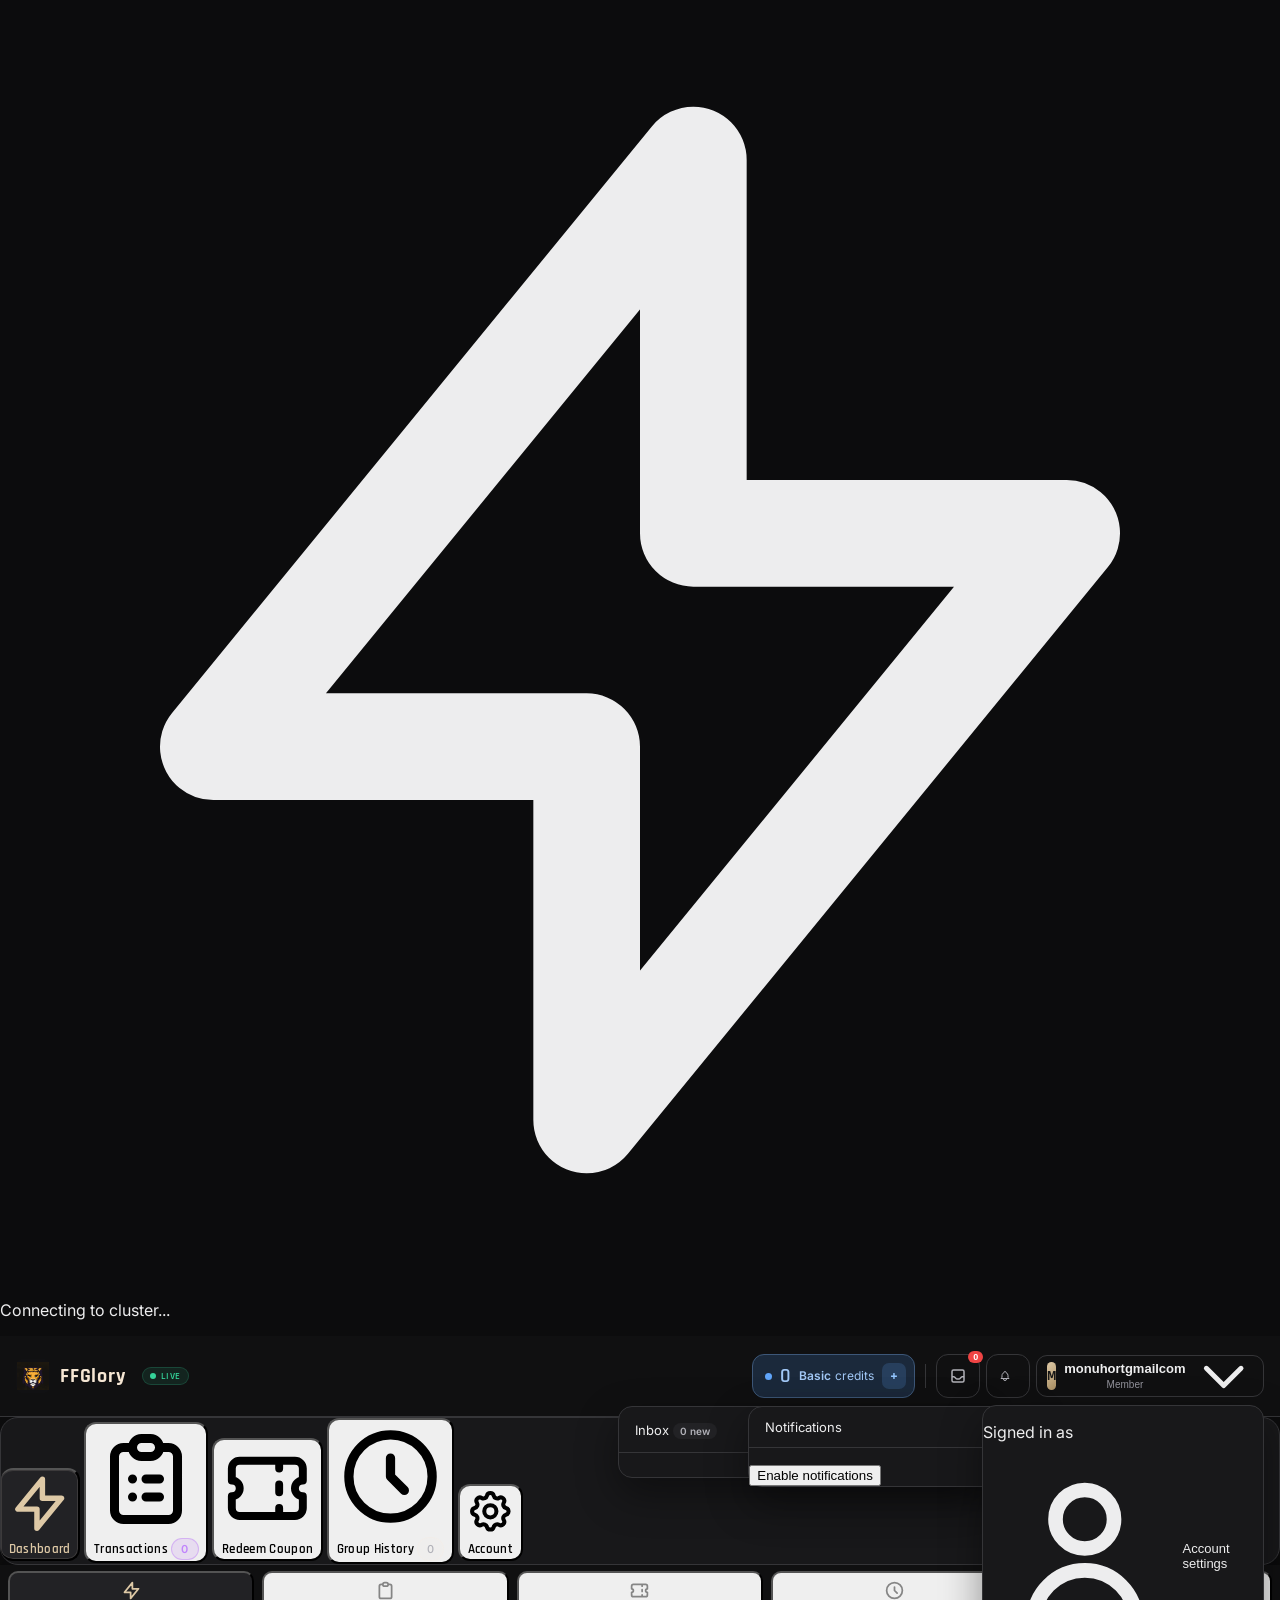
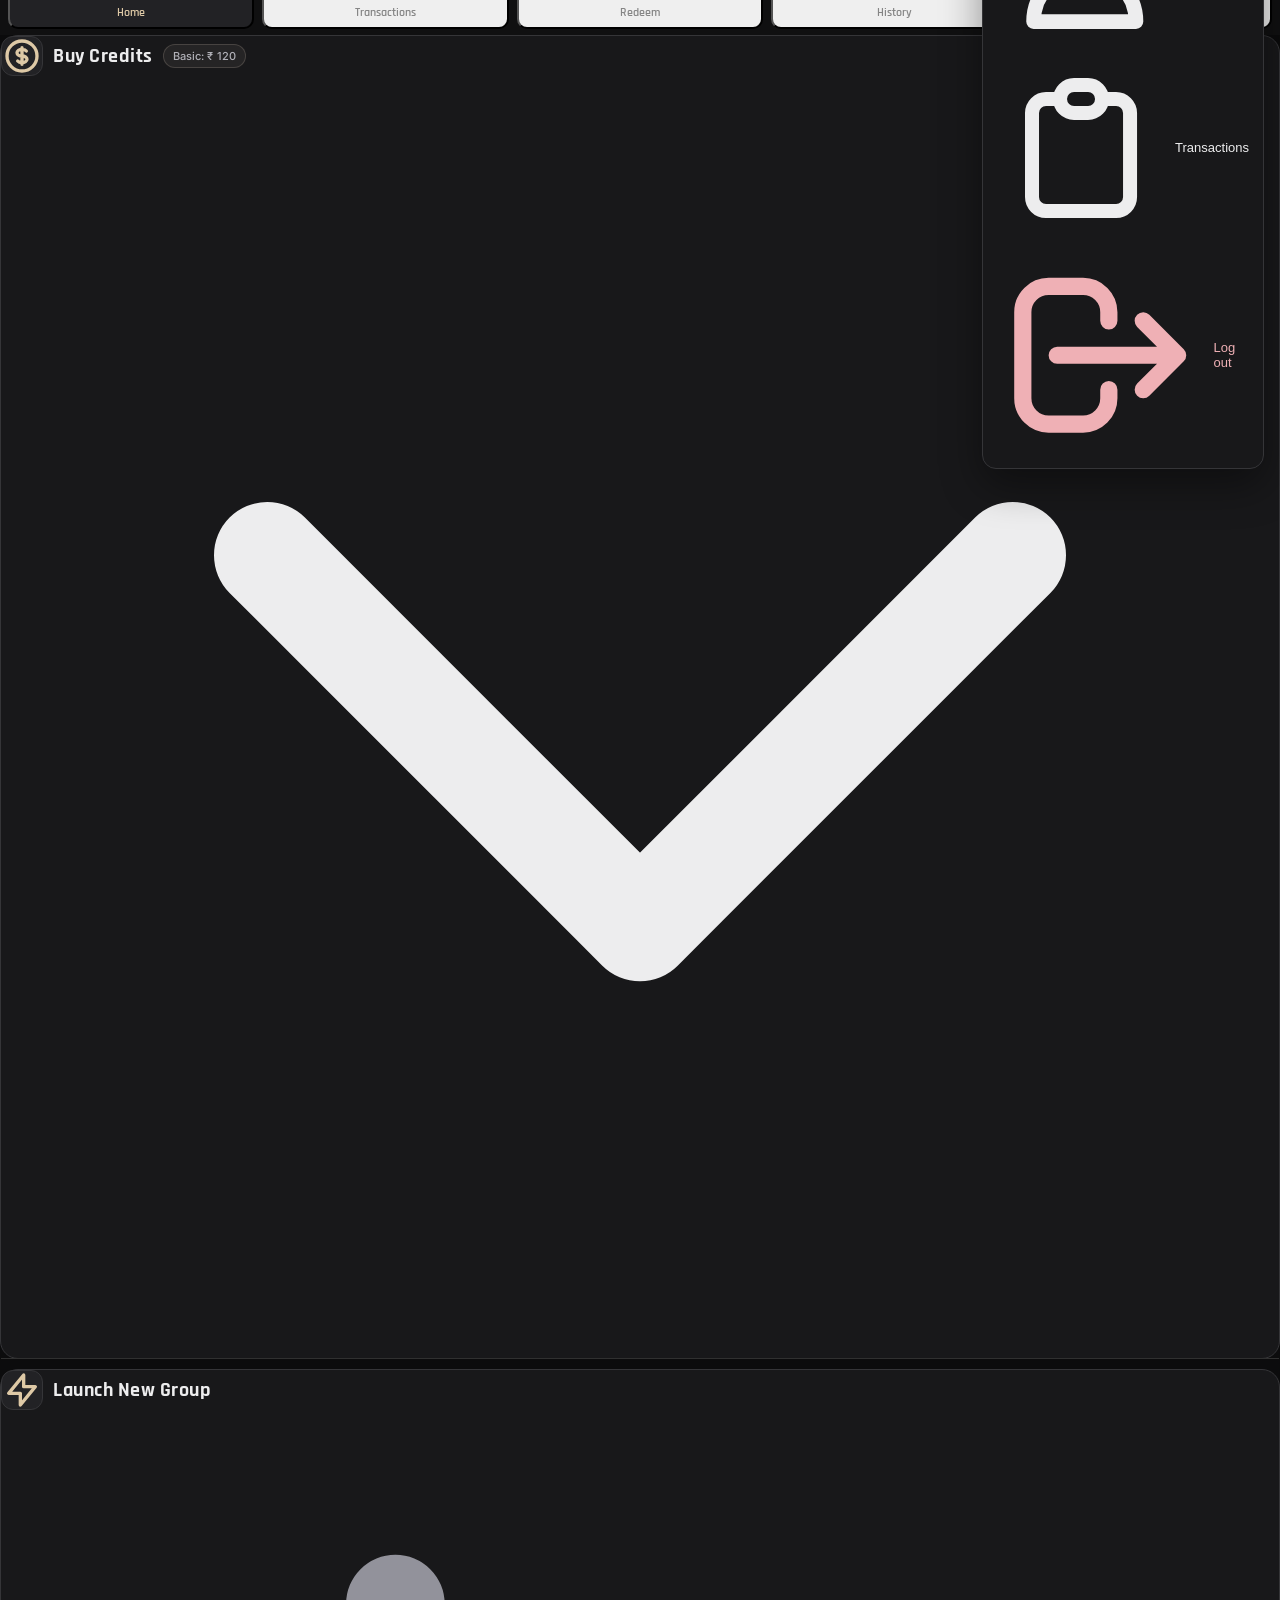
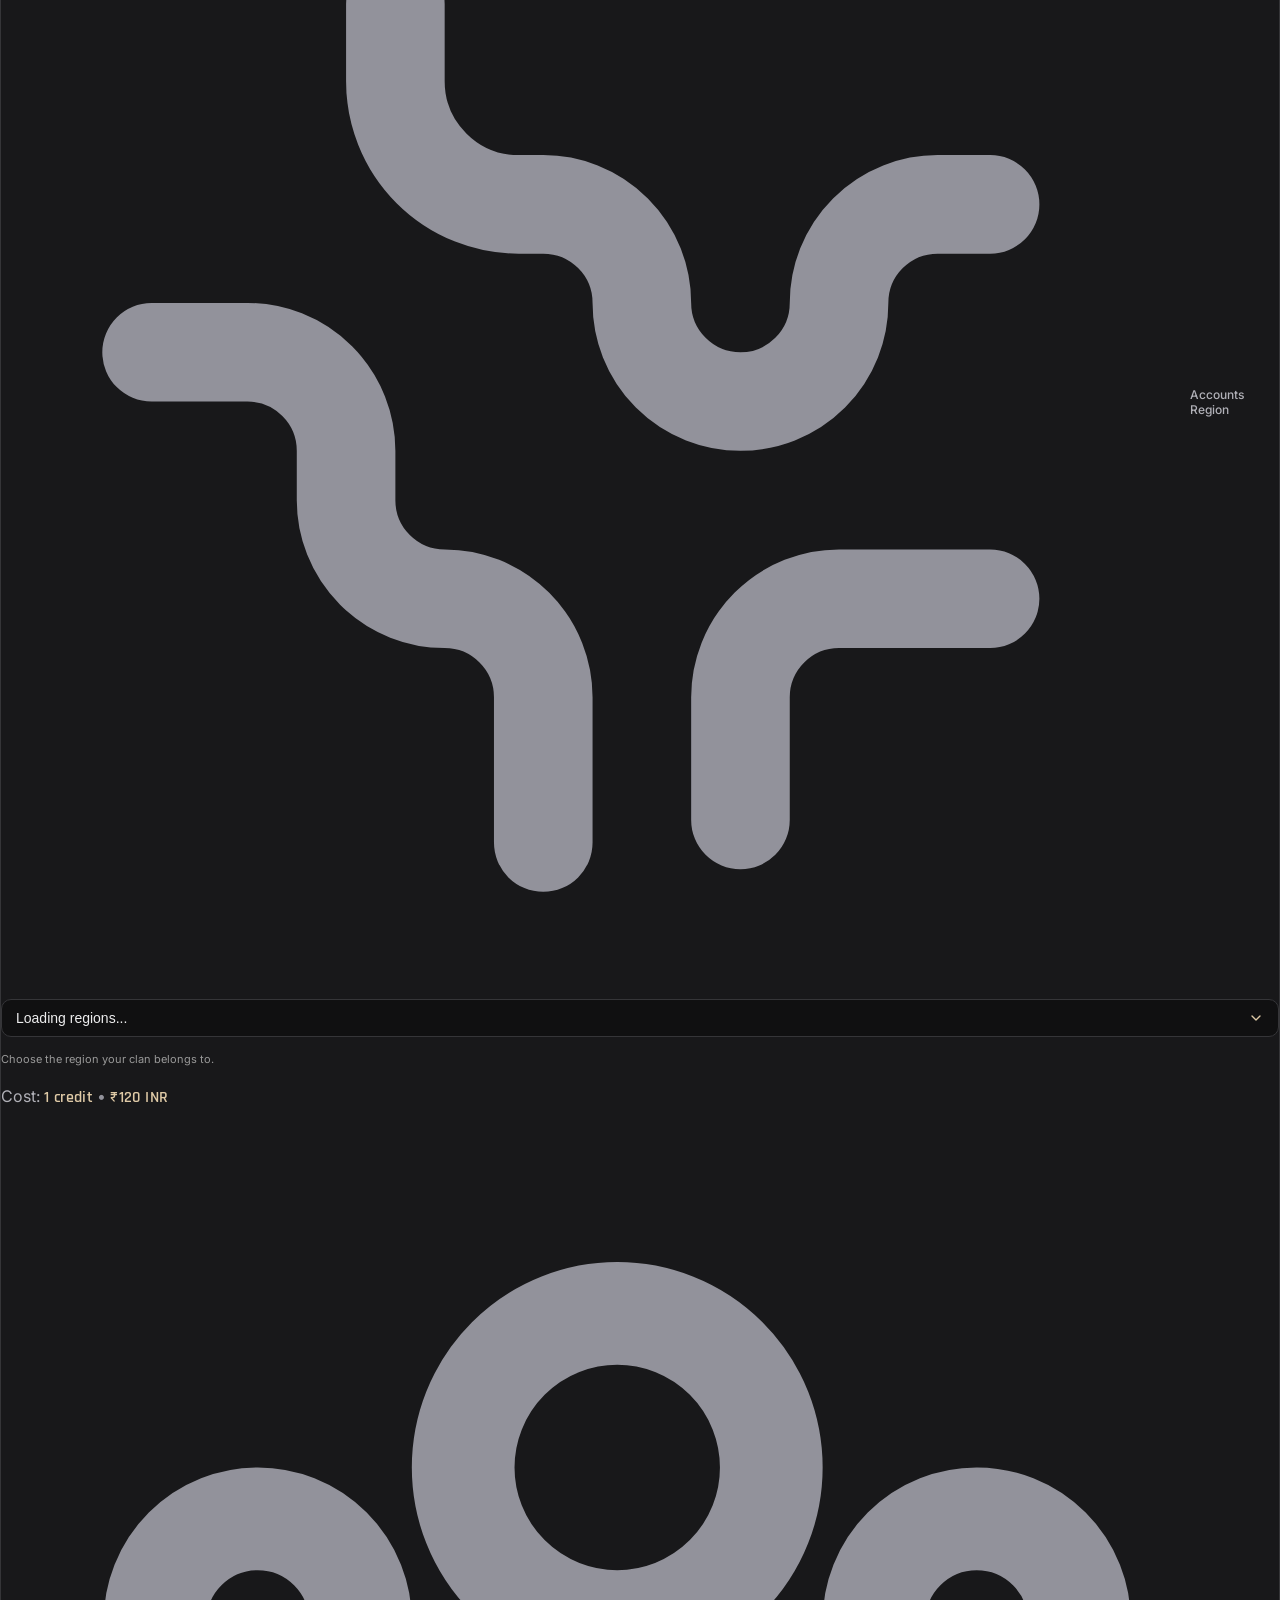
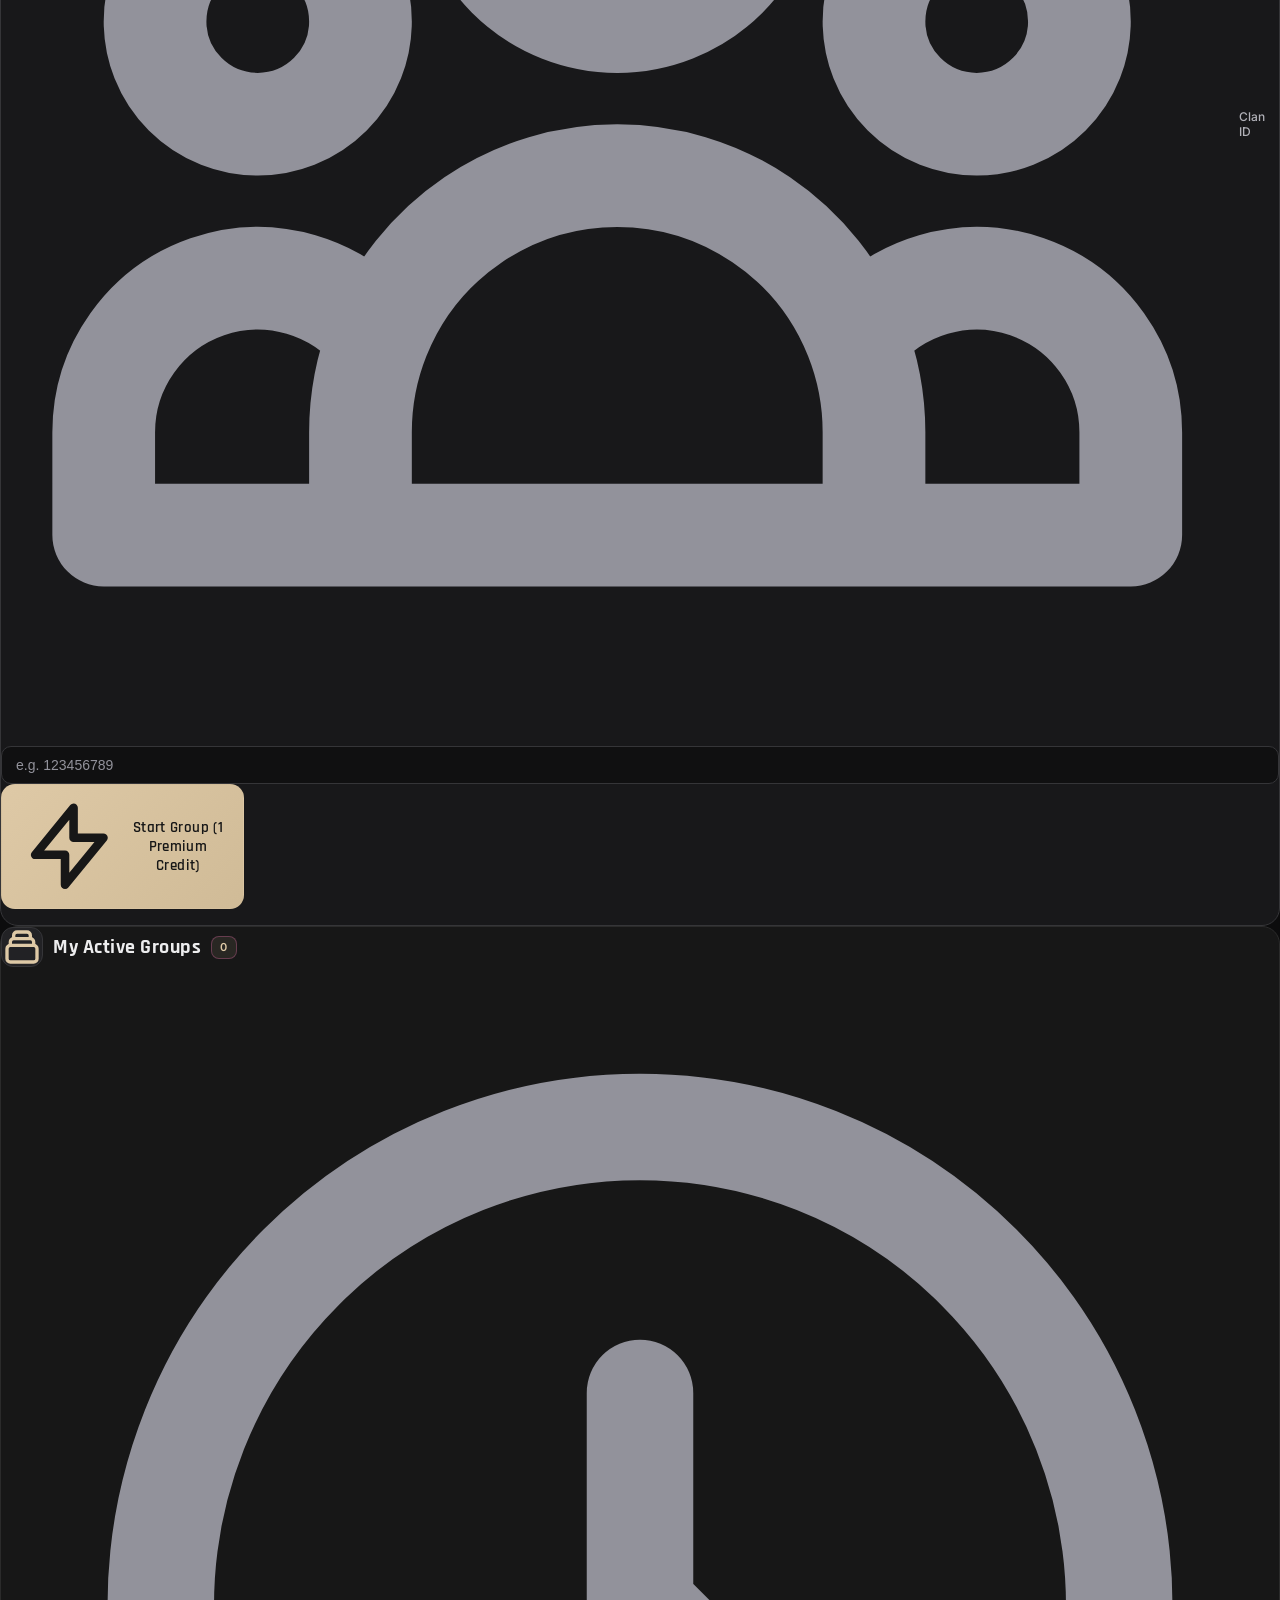
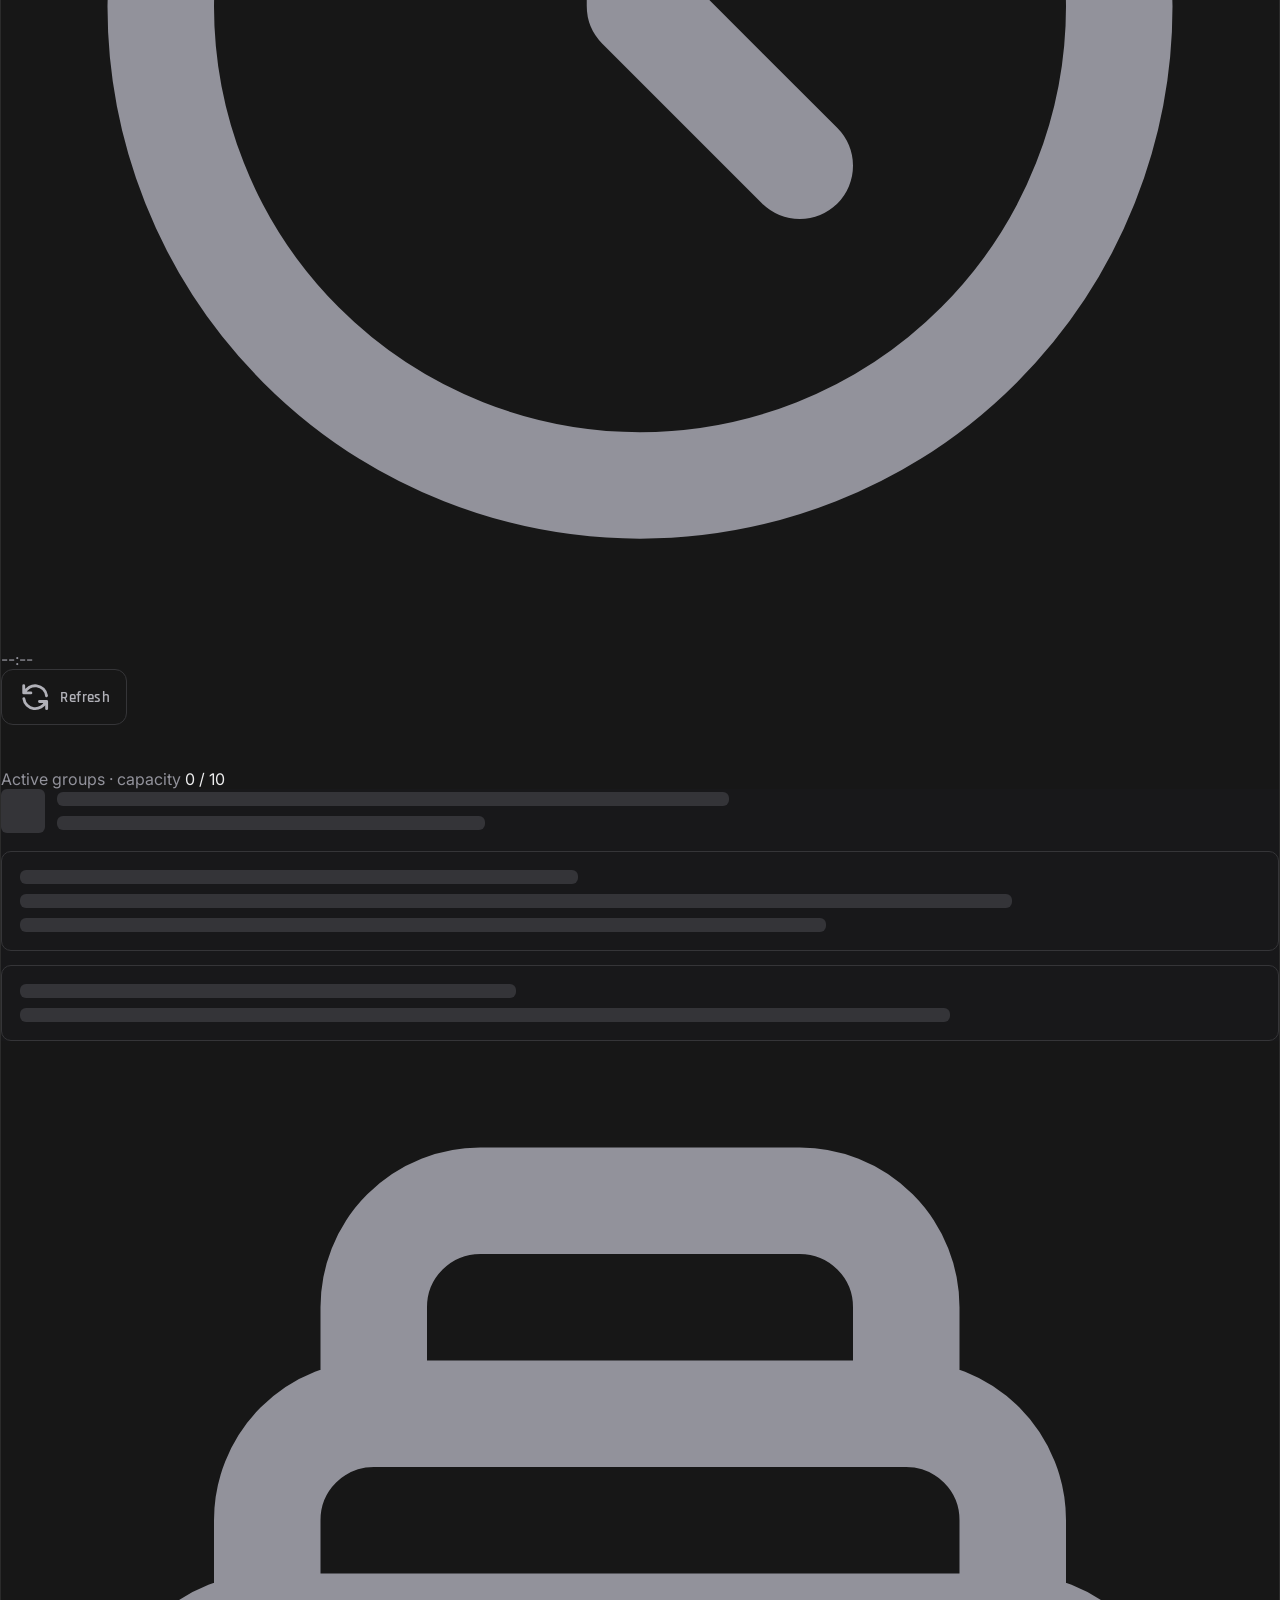
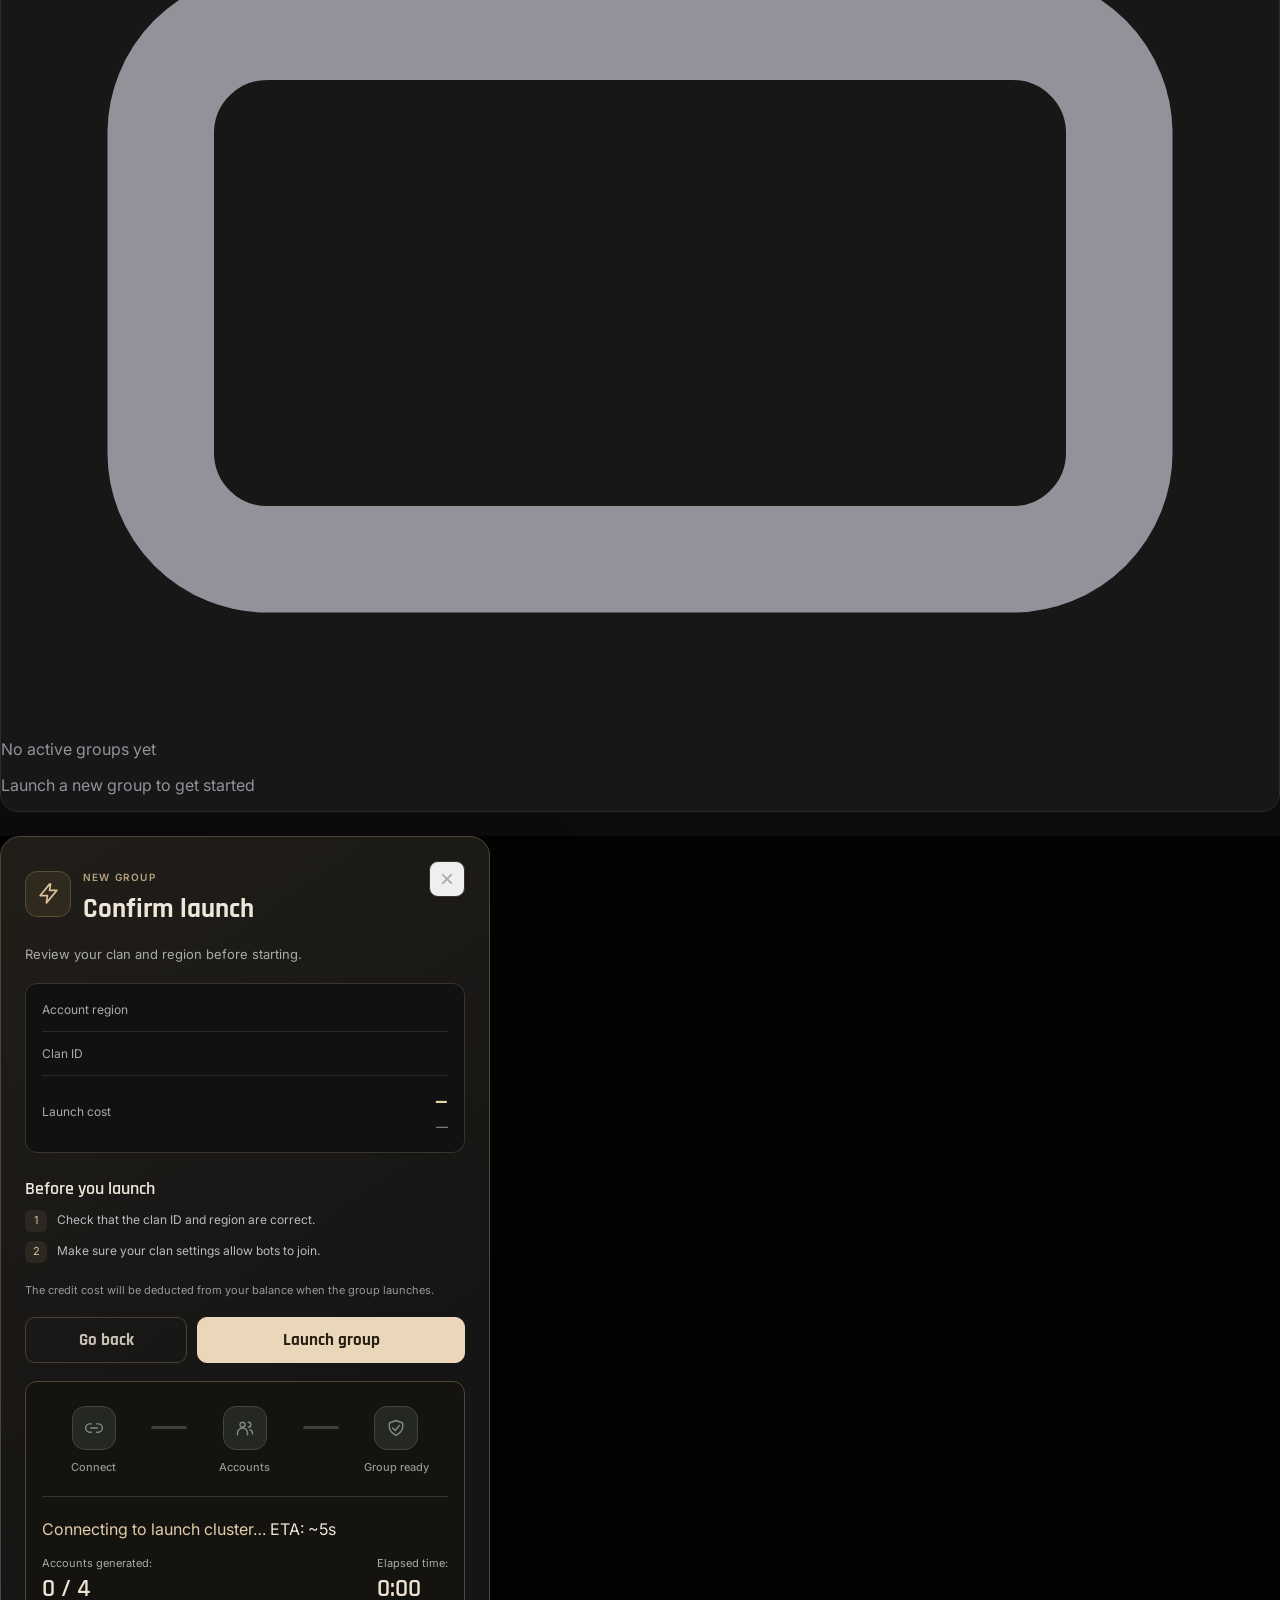
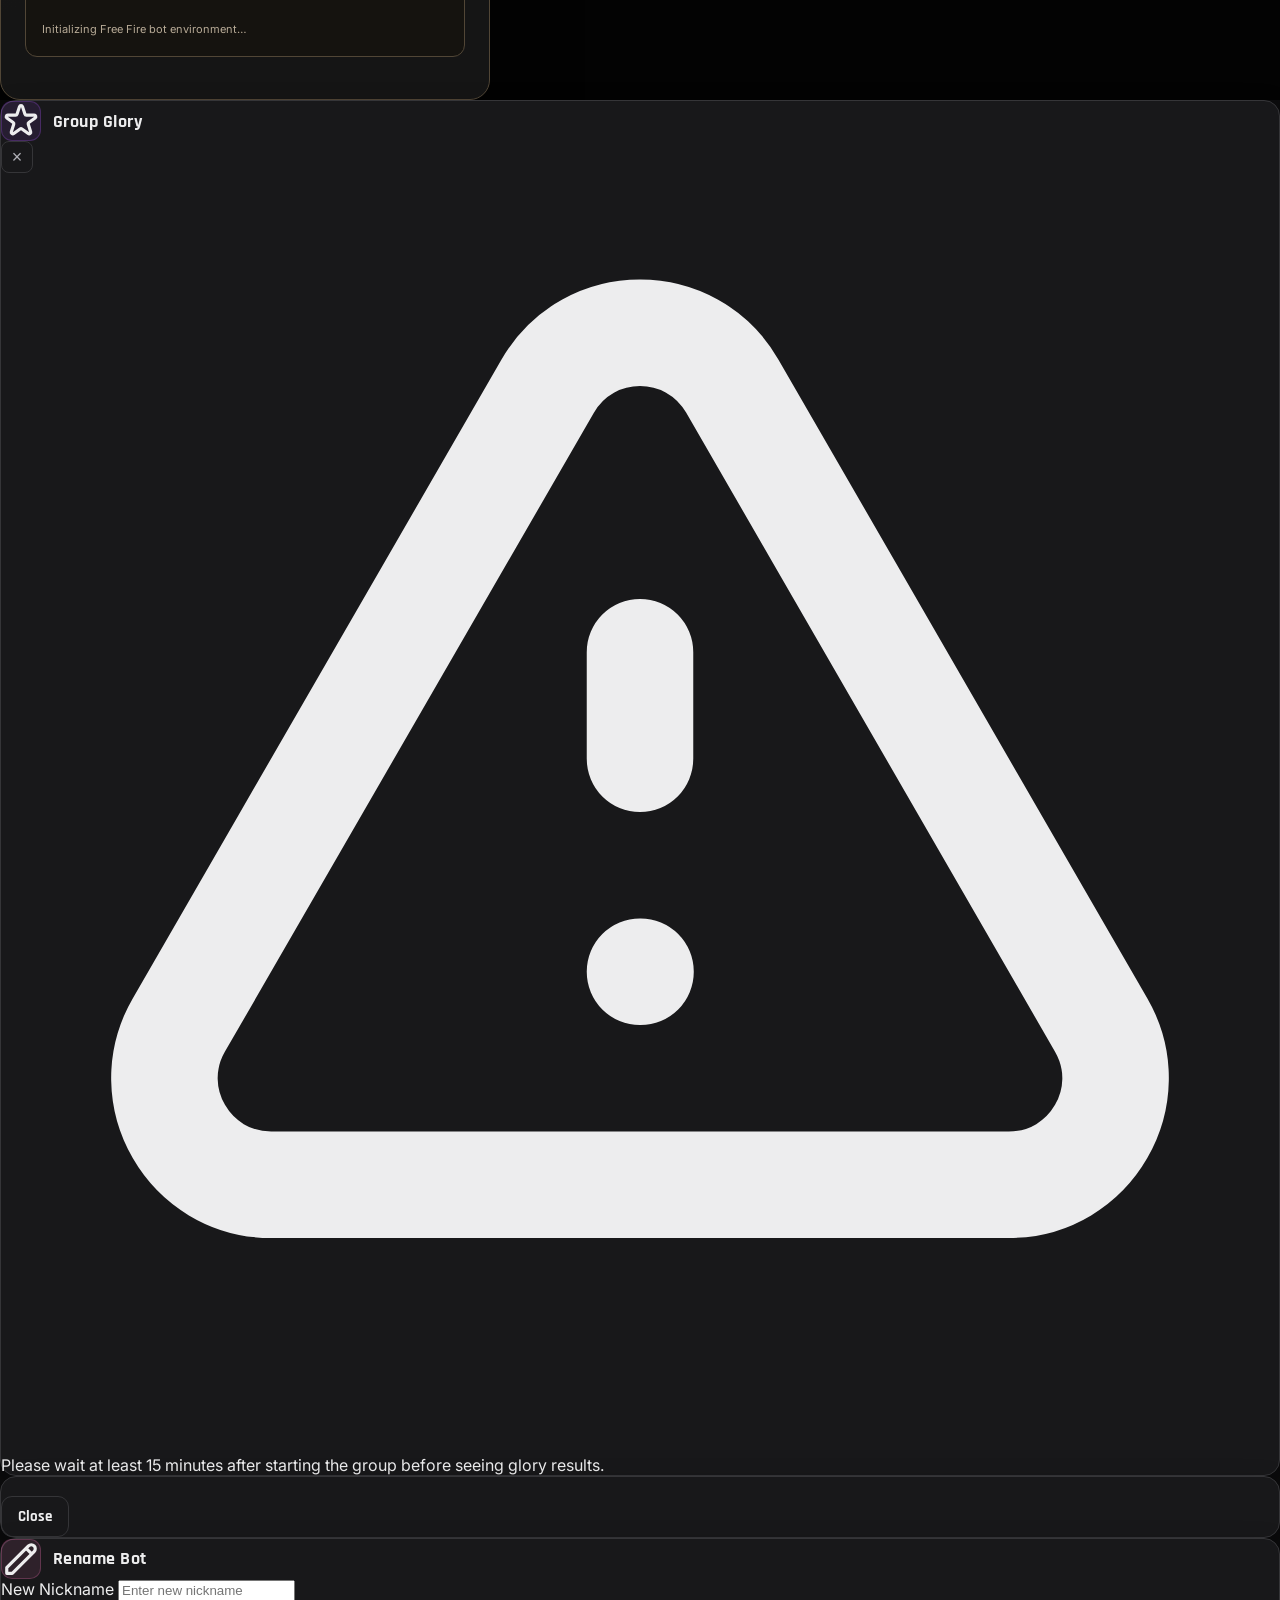
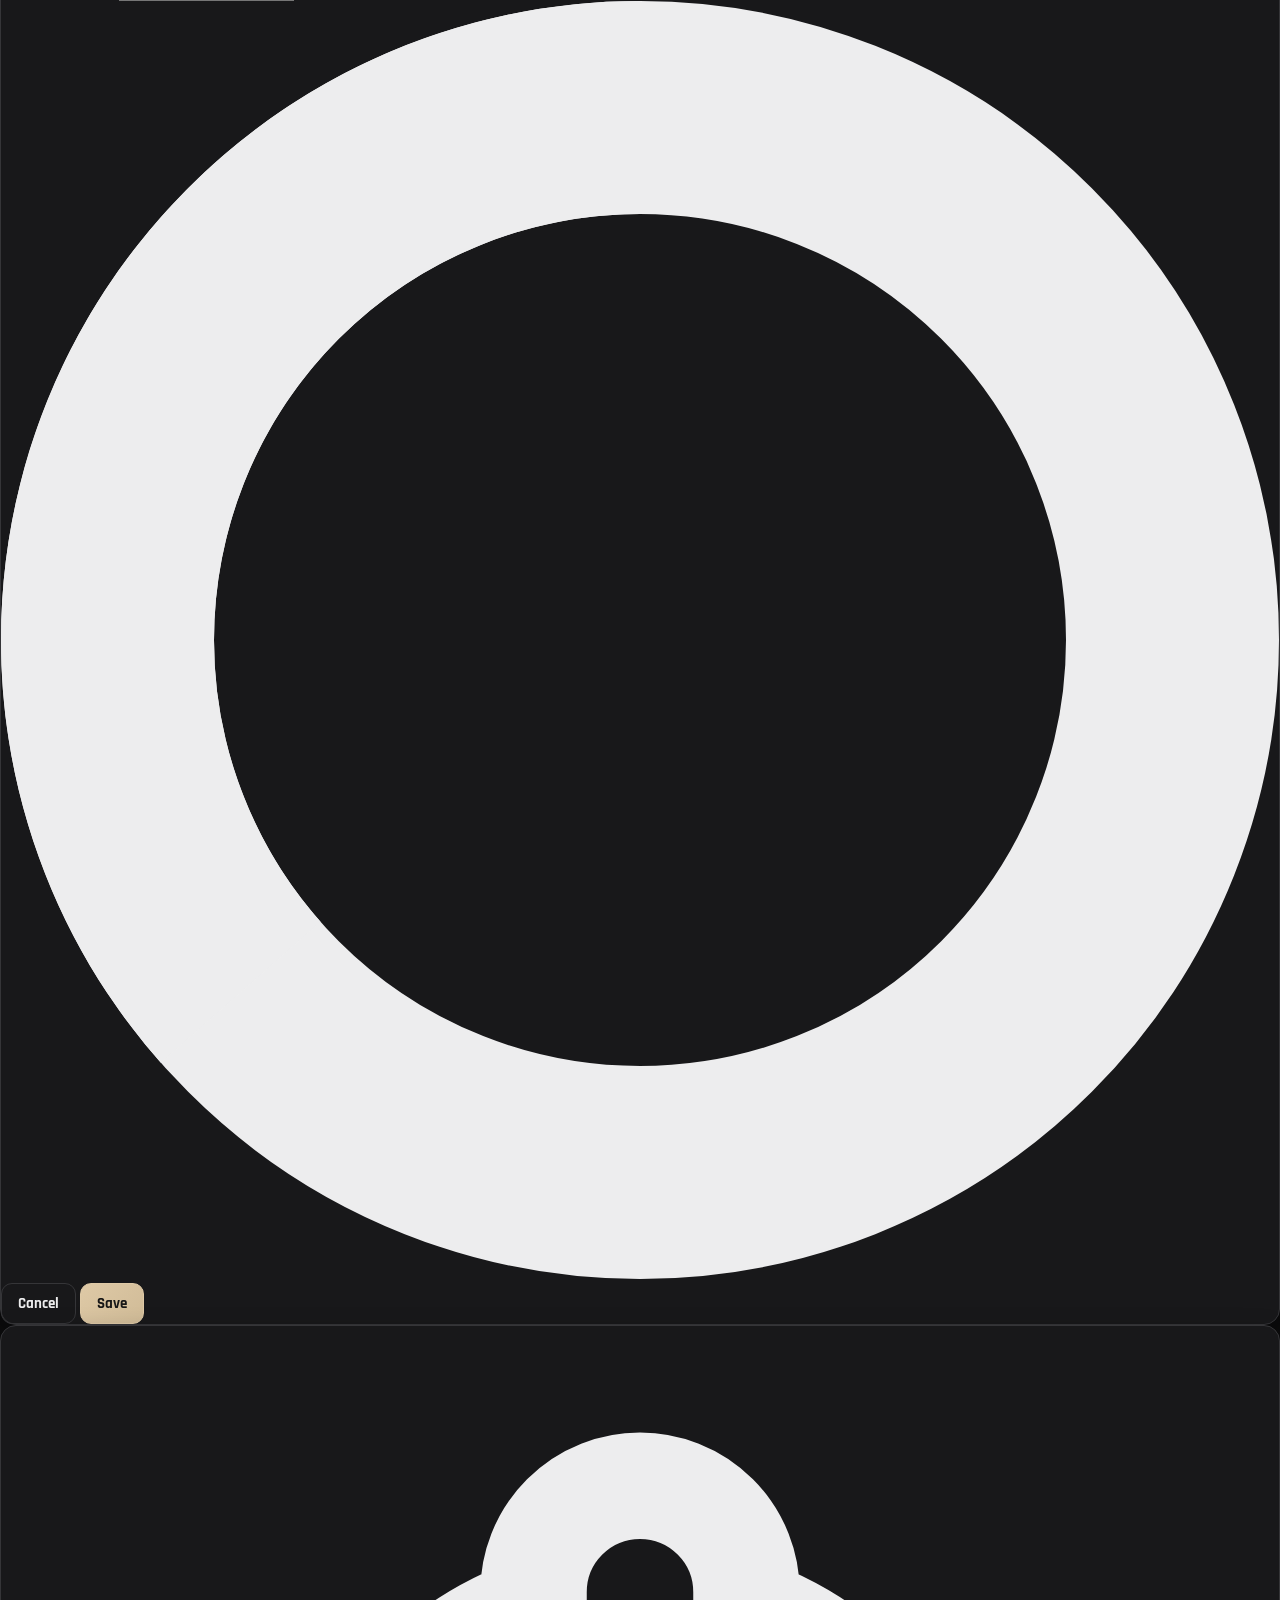
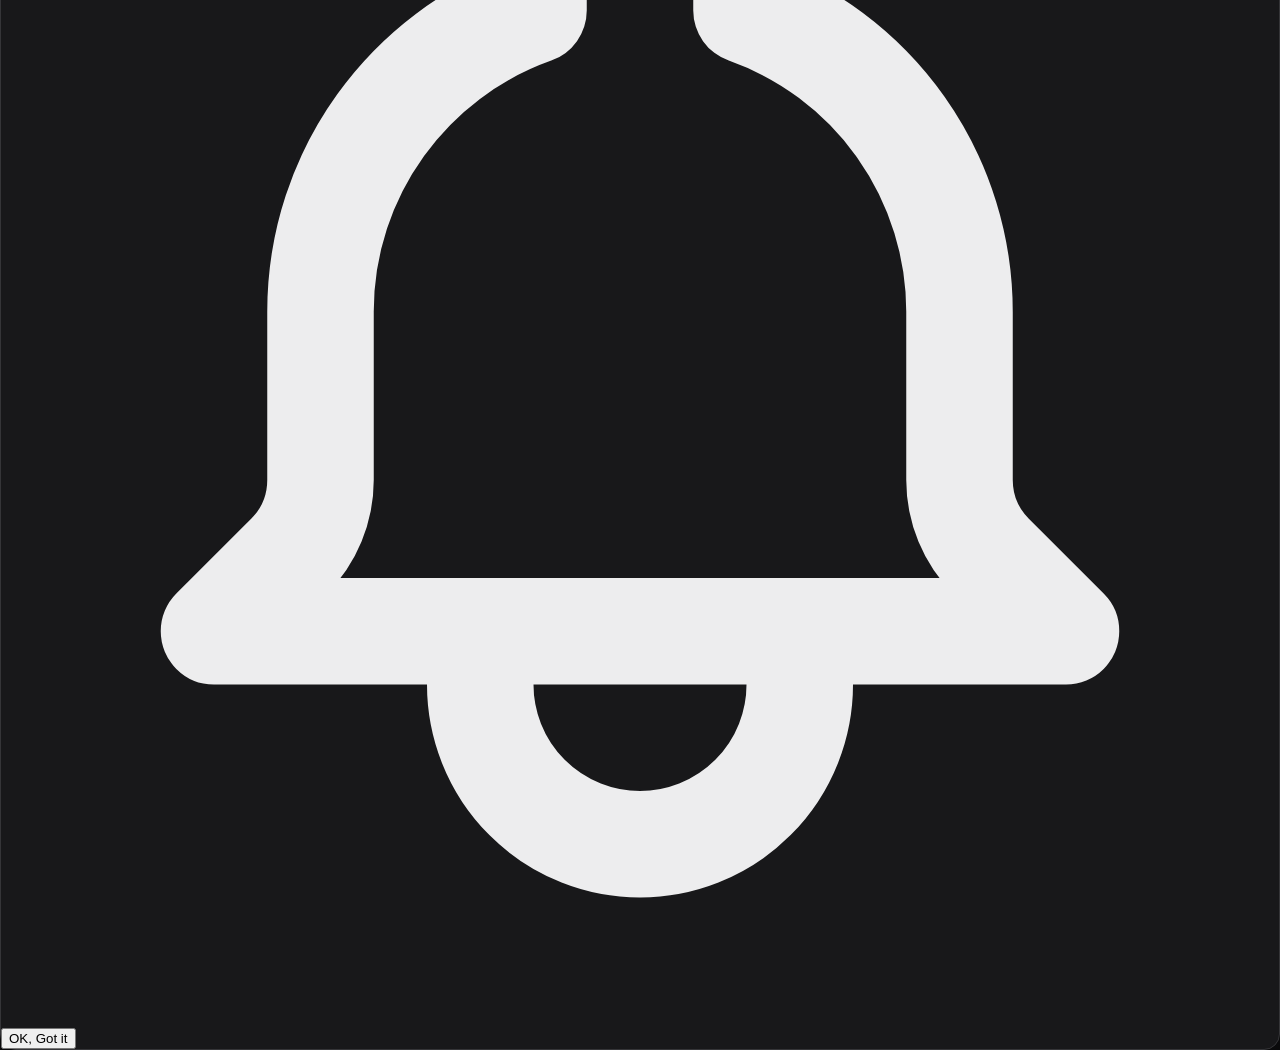
==== index.html @ cb5b6c2f "Set India flag logo for Safe Squad in region picker, group cards, and admin panel" ====
<!DOCTYPE html>
<html lang="en">
<head>
    <meta charset="UTF-8">
    <meta name="viewport" content="width=device-width, initial-scale=1.0, viewport-fit=cover">
    <title>XYZ Glory — Free Fire Guild Glory Plans, Bot &amp; Pricing | FFGlory</title>
    <!-- Google Search Console Verification -->
    <meta name="google-site-verification" content="PwTYrfFpL6PvdiImkzAptNola9F3x069c5JbBH1ed4A" />
    
    <!-- Primary SEO Meta Tags for 'XYZ Glory' ranking -->
    <meta name="description" content="XYZ Glory (FFGlory) is the leading automated Free Fire Guild Glory boosting platform. 24/7 active bot squads, regional pricing, weekly glory boost, and real-time clan progress tracking.">
    <meta name="keywords" content="xyz glory, xyzglory, xyz glory bot, ff glory, ffglory, ffglory pro, free fire guild glory, guild glory bot, ff guild bot, glory bot price, guild glory kaise badhaye, free fire clan boost, xyz glory panel, free fire glory farming">
    <meta name="robots" content="index, follow">
    <meta name="author" content="XYZ Glory">
    <meta name="theme-color" content="#0c0c0d">
    
    <!-- Open Graph / Facebook -->
    <meta property="og:type" content="website">
    <meta property="og:site_name" content="XYZ Glory">
    <meta property="og:title" content="XYZ Glory — Free Fire Guild Glory Plans, Bot &amp; Pricing">
    <meta property="og:description" content="XYZ Glory (FFGlory) is the premier automated Free Fire Guild Glory platform. 24/7 bot squads, instant delivery, and live tracking.">
    <meta property="og:image" content="/assets/ffglory-logo-96.png">
    
    <!-- Twitter -->
    <meta name="twitter:card" content="summary_large_image">
    <meta name="twitter:title" content="XYZ Glory — Free Fire Guild Glory Automation Platform">
    <meta name="twitter:description" content="Boost Free Fire guild glory effortlessly with XYZ Glory 24/7 automated bot squads.">
    <meta name="twitter:image" content="/assets/ffglory-logo-96.png">
    
    <!-- Structured Data (JSON-LD) for Search Engines (Matching top rankings) -->
    <script type="application/ld+json">
    {
      "@context": "https://schema.org",
      "@type": "WebSite",
      "name": "XYZ Glory",
      "alternateName": ["XYZGlory", "FFGlory", "FF Glory", "Guild Glory Bot"],
      "description": "Free Fire guild glory plans, regional pricing, automated bot squads, and live order tracking."
    }
    </script>
    <script type="application/ld+json">
    {
      "@context": "https://schema.org",
      "@type": "Organization",
      "name": "XYZ Glory",
      "alternateName": ["XYZGlory", "FFGlory", "FF Glory Pro", "Guild Glory Bot"],
      "description": "Automated Free Fire Guild Glory Farming Platform providing 24/7 fast and reliable glory boost services.",
      "logo": "/assets/ffglory-logo-96.png"
    }
    </script>
    <script type="application/ld+json">
    {
      "@context": "https://schema.org",
      "@type": "FAQPage",
      "mainEntity": [
        {
          "@type": "Question",
          "name": "XYZ Glory kya hai?",
          "acceptedAnswer": {
            "@type": "Answer",
            "text": "XYZ Glory ek automated Free Fire guild glory platform hai jahan players aur guild leaders bina kisi game password ke apne Free Fire clan ki glory boost kar sakte hain."
          }
        },
        {
          "@type": "Question",
          "name": "Free Fire Guild Glory kaise badhaye?",
          "acceptedAnswer": {
            "@type": "Answer",
            "text": "XYZ Glory me account banayein, credits add karein, apna Guild ID enter karein aur region select karke bot squad start karein. Bots weekly glory 24/7 automatically farm karte hain."
          }
        },
        {
          "@type": "Question",
          "name": "Order lagane ke liye kya chahiye?",
          "acceptedAnswer": {
            "@type": "Answer",
            "text": "Order ke liye sirf aapka Free Fire Guild ID aur server region chahiye hota hai. Apna game password ya OTP kabhi kisi ke sath share na karein."
          }
        },
        {
          "@type": "Question",
          "name": "Kaunse Free Fire game regions supported hain?",
          "acceptedAnswer": {
            "@type": "Answer",
            "text": "India (IND), Singapore (SG), Bangladesh (BD), Pakistan (PK), North America (NA), Brazil (BR), Europe (EU), Indonesia (ID), Vietnam, Thailand aur Middle East samet sabhi major regions supported hain."
          }
        }
      ]
    }
    </script>
    
    <link rel="preconnect" href="https://fonts.googleapis.com">
    <link rel="preconnect" href="https://fonts.gstatic.com" crossorigin>
    <link rel="preconnect" href="https://cdn.tailwindcss.com">
    <link rel="dns-prefetch" href="https://fonts.googleapis.com">
    <link rel="dns-prefetch" href="https://cdn.tailwindcss.com">
    <script src="https://cdn.tailwindcss.com/3.4.17"></script>
    <link rel="icon" type="image/x-icon" href="/favicon.ico">
    <link rel="icon" type="image/png" sizes="96x96" href="/assets/ffglory-logo-96.png">
    <link rel="shortcut icon" type="image/x-icon" href="/favicon.ico">
    <link rel="apple-touch-icon" href="/assets/ffglory-logo-96.png">
    <meta property="og:image" content="/assets/ffglory-logo-96.png">
    <link
        href="https://fonts.googleapis.com/css2?family=Inter:wght@300;400;500;600;700&family=Outfit:wght@400;500;600;700;800&family=Rajdhani:wght@500;600;700&family=Roboto+Mono:wght@400;500&display=swap"
        rel="stylesheet">
    <link rel="stylesheet" href="shared.css?v=bc2e8cea78">
    <script async src="https://www.googletagmanager.com/gtag/js?id=G-VZM1LD0XW6"></script>
    <script>
        window.dataLayer = window.dataLayer || [];
        function gtag(){dataLayer.push(arguments);}
        gtag('js', new Date());
        gtag('config', 'G-VZM1LD0XW6');
    </script>
    <style id="user-panel-polish">
        /* Keep the user panel calm and consistent without changing shared/admin pages. */
        #user-view {
            width: 100%;
            max-width: 1600px;
            margin-inline: auto;
        }

        #user-view .ng-card {
            border-color: #2b2b2b;
            border-radius: 20px;
            background: linear-gradient(180deg, #171717 0%, #141414 100%);
            box-shadow: 0 8px 24px rgba(0, 0, 0, 0.12);
        }

        #user-view .ng-card::before { opacity: 0; }
        #user-view .ng-card:hover {
            border-color: #393939;
            box-shadow: 0 12px 28px rgba(0, 0, 0, 0.2);
        }

        #user-view .ng-section-title {
            gap: 10px;
            color: var(--ng-text);
            font-size: 17px;
            line-height: 1.35;
        }

        #user-view .ng-section-icon {
            flex: 0 0 40px;
            border: 1px solid rgba(245, 230, 211, 0.18) !important;
            border-radius: 12px;
            background: rgba(245, 230, 211, 0.07) !important;
        }

        #user-view .ng-section-icon svg { color: var(--ng-cream) !important; }
        #user-view .ng-section-title > span:first-of-type { color: var(--ng-text) !important; }

        #user-view .ng-badge-primary,
        #user-view .ng-badge-warning {
            display: inline-flex;
            align-items: center;
            gap: 4px;
            padding: 4px 9px;
            border: 1px solid rgba(245, 230, 211, 0.16);
            border-radius: 999px;
            background: rgba(245, 230, 211, 0.06);
            color: var(--ng-text-muted);
            font-size: 11px;
            font-weight: 500;
            line-height: 1.3;
            white-space: nowrap;
        }

        #buy-credits-content .buy-lang-btn {
            min-height: 34px;
            padding: 5px 10px !important;
            border: 1px solid transparent;
            border-radius: 9px !important;
            background: transparent;
            color: var(--ng-text-muted);
        }

        #buy-credits-content .buy-lang-btn[class*="bg-blue-500/20"] {
            border-color: rgba(245, 230, 211, 0.2) !important;
            background: rgba(245, 230, 211, 0.1) !important;
            color: var(--ng-cream) !important;
        }

        #buy-credits-content > .mb-4 > .rounded-xl {
            border-color: #2d2d2d !important;
            background: #141414 !important;
        }

        #buy-credits-content h3[data-i18n="basic_credits"],
        #buy-basic-subtotal { color: var(--ng-cream) !important; }

        #buy-basic-credits-amount {
            height: 44px;
            border-color: #343434;
            border-radius: 10px;
            background: #101010;
        }

        #region-price-indicator {
            flex-wrap: wrap;
            row-gap: 4px;
            color: var(--ng-text-muted);
        }

        #region-credit-cost,
        #region-usd-price {
            color: var(--ng-cream) !important;
            font-weight: 600;
        }

        #buy-credits-content button[onclick^="adjustBuyCredits"] {
            width: 40px;
            min-height: 40px;
            border: 1px solid #303030;
            border-radius: 10px;
            background: #1c1c1c;
            color: #c4c4c4;
        }

        #buy-credits-content button[onclick^="quickBuyBasic"] {
            min-height: 34px;
            border: 1px solid #303030;
            border-radius: 9px;
            background: #1a1a1a;
            color: var(--ng-text-muted);
            font-size: 11px;
            font-weight: 500;
        }

        #buy-credits-content button[onclick^="quickBuyBasic"]:hover {
            border-color: rgba(245, 230, 211, 0.25);
            background: rgba(245, 230, 211, 0.08);
            color: var(--ng-cream);
        }

        #buy-credits-content > div.flex.items-center.justify-between {
            border-color: #303030 !important;
            background: #101010 !important;
        }

        #buy-credits-content > div.flex.items-center.justify-between > span:nth-child(2),
        #buy-total-amount { color: var(--ng-cream) !important; }

        #buy-credits-content .binance-pay-glow {
            border-width: 1px !important;
            border-color: rgba(240, 185, 11, 0.28) !important;
            border-radius: 18px !important;
            background: linear-gradient(145deg, rgba(240, 185, 11, 0.045), #141414 62%, #17130b) !important;
            box-shadow: none;
        }

        #buy-credits-content .binance-pay-glow > button[onclick="openBinancePay()"] {
            min-height: 46px;
            border-radius: 12px;
            box-shadow: 0 4px 14px rgba(240, 185, 11, 0.12);
        }

        #buy-credits-content div:has(> #buy-order-id) {
            border-color: #303030 !important;
            border-radius: 18px;
            background: #141414 !important;
        }

        #buy-order-id {
            min-height: 46px;
            border-color: #343434 !important;
            border-radius: 12px;
            background: #101010 !important;
        }

        #buy-credits-content div:has(> #buy-order-id) h4 { color: var(--ng-text) !important; }

        #user-view .user-sidebar-btn {
            min-height: 44px;
            border-radius: 12px;
        }

        #user-view .user-sidebar-btn-active {
            border-left: 0;
            box-shadow: inset 0 0 0 1px rgba(245, 230, 211, 0.12);
        }

        #refresh-my-groups {
            min-height: 42px;
            border: 1px solid var(--ng-border) !important;
            border-radius: 12px;
            background: transparent !important;
            box-shadow: none !important;
            color: var(--ng-text-muted) !important;
        }

        #refresh-my-groups:hover {
            border-color: var(--ng-border-hover) !important;
            background: rgba(255, 255, 255, 0.04) !important;
            color: var(--ng-text) !important;
        }

        #launch-btn {
            min-height: 48px;
            border: 1px solid transparent;
            border-radius: 14px;
            background: linear-gradient(135deg, var(--ng-cream), var(--ng-warm));
            color: #171717;
            box-shadow: 0 4px 14px rgba(245, 230, 211, 0.1);
            transition: background 0.18s ease, border-color 0.18s ease, color 0.18s ease, box-shadow 0.18s ease;
        }

        #launch-btn:not(:disabled):hover {
            box-shadow: 0 6px 18px rgba(245, 230, 211, 0.18);
            filter: brightness(1.04);
        }

        #launch-btn:disabled {
            border-color: #343434;
            background: #222 !important;
            box-shadow: none !important;
            color: #999 !important;
            cursor: not-allowed;
            filter: none;
            opacity: 1;
        }

        #launch-btn:disabled svg { color: #888 !important; }

        #user-view input::placeholder { color: #777; }

        #user-view :is(button, a, input, select, [role="button"]):focus-visible {
            outline: 2px solid var(--ng-cream);
            outline-offset: 3px;
        }

        #user-mobile-tabs {
            background: rgba(14, 14, 14, 0.96);
            border-top-color: #2b2b2b;
            box-shadow: 0 -8px 24px rgba(0, 0, 0, 0.22);
            padding-bottom: env(safe-area-inset-bottom, 0px);
        }

        #user-mobile-tabs .mob-tab {
            flex: 1 1 0%;
            min-width: 0;
            min-height: 56px;
            padding-inline: 4px;
            border-radius: 12px;
            color: #858585;
        }

        #user-mobile-tabs .mob-tab-active {
            background: rgba(245, 230, 211, 0.08);
            color: var(--ng-cream);
        }

        @media (max-width: 420px) {
            #user-section-dashboard .ng-section-title {
                column-gap: 7px;
                row-gap: 6px;
            }

            #user-view .ng-badge-primary,
            #user-view .ng-badge-warning { font-size: 10px; }


        }

        @media (prefers-reduced-motion: reduce) {
            #user-view *, #user-view *::before, #user-view *::after {
                scroll-behavior: auto !important;
                animation-duration: 0.01ms !important;
                animation-iteration-count: 1 !important;
                transition-duration: 0.01ms !important;
            }
        }

        /* Basic-credit checkout: one amount and three clear steps. */
        #buy-credits-content .checkout-step { padding: 20px 0; border-top: 1px solid #303030; }
        #buy-credits-content .checkout-step-heading { display: flex; align-items: flex-start; gap: 12px; margin-bottom: 18px; }
        #buy-credits-content .checkout-step-number { display: grid; place-items: center; flex: 0 0 28px; height: 28px; border: 1px solid #494137; border-radius: 50%; color: var(--ng-cream); font-size: 12px; font-weight: 600; }
        #buy-credits-content .checkout-step h3 { margin: 2px 0 5px; color: var(--ng-text); font-size: 15px; font-weight: 600; }
        #buy-credits-content .checkout-step-heading p,
        #buy-credits-content .checkout-help { color: #a5a5a5; font-size: 12px; line-height: 1.65; }
        #buy-credits-content .checkout-help { margin-top: 10px; }
        #buy-credits-content .checkout-label { display: block; margin-bottom: 8px; color: #bdbdbd; font-size: 12px; }
        #buy-credits-content .checkout-quantity { display: flex; gap: 8px; }
        #buy-credits-content .checkout-quantity input { width: 0; flex: 1; min-width: 0; text-align: center; font-size: 18px; font-weight: 600; }
        #buy-credits-content .checkout-quantity button { height: 44px; width: 44px; font-size: 20px; }
        #buy-credits-content .checkout-presets { display: flex; gap: 8px; margin-top: 10px; }
        #buy-credits-content .checkout-presets button { flex: 1; min-height: 40px; font-size: 12px; }
        #buy-credits-content .checkout-presets button[aria-pressed="true"] { color: var(--ng-cream); border-color: #9c8b73; background: #302a22; }
        #buy-credits-content .checkout-total { display: flex; align-items: center; justify-content: space-between; gap: 12px; margin-top: 20px; padding: 16px; border: 1px solid #403a32; border-radius: 12px; background: #201e1a; }
        #buy-credits-content .checkout-total span { font-size: 14px; }
        #buy-credits-content .checkout-total p { margin-top: 3px; font-size: 11px; color: #a5a5a5; }
        #buy-credits-content .checkout-total strong { color: var(--ng-cream); white-space: nowrap; }
        #buy-credits-content .checkout-total #buy-total-amount { font-size: 24px; }
        #buy-credits-content .checkout-total small { font-size: 11px; font-weight: 500; }
        #buy-credits-content .checkout-recipient { display: flex; align-items: center; justify-content: space-between; gap: 12px; padding: 14px; background: #101010; border: 1px solid #343434; border-radius: 12px; }
        #buy-credits-content .checkout-recipient .checkout-label { margin-bottom: 4px; }
        #buy-credits-content .checkout-recipient strong { font: 600 18px 'Roboto Mono', monospace; overflow-wrap: anywhere; }
        #buy-credits-content .checkout-recipient button { flex-shrink: 0; padding: 10px 12px; border: 1px solid #454545; border-radius: 8px; font-size: 12px; color: var(--ng-cream); }
        #buy-credits-content .checkout-pay-button,
        #buy-credits-content .checkout-confirm-button { display: flex; align-items: center; justify-content: center; flex-wrap: wrap; gap: 6px; width: 100%; min-height: 46px; padding: 12px; margin-top: 14px; border-radius: 12px; font-size: 14px; font-weight: 600; }
        #buy-credits-content .checkout-pay-button { background: #f0b90b; color: #1e2329; }
        #buy-credits-content .checkout-confirm-button { background: var(--ng-cream); color: #201d18; }
        #buy-credits-content .checkout-pay-button:disabled,
        #buy-credits-content .checkout-confirm-button:disabled { opacity: .4; cursor: not-allowed; }
        #buy-credits-content .checkout-footnote { text-align: center; font-size: 11px; }
        #buy-credits-content .checkout-confirm { padding-bottom: 0; }
        /* Gaming typography with readable body copy and payment identifiers. */
        #user-view h1,
        #user-view h2,
        #user-view h3,
        #user-view h4,
        #user-view button,
        #user-mobile-tabs button,
        .topnav-brand,
        .topnav-credits-val,
        #buy-total-amount,
        #buy-basic-credits-amount,
        #region-credit-cost,
        #region-usd-price {
            font-family: 'Rajdhani', 'Inter', sans-serif;
            font-weight: 600;
            letter-spacing: 0.025em;
        }

        #user-view .ng-section-title { font-size: 20px; font-weight: 700; }
        #buy-credits-content .checkout-step h3 { font-size: 18px; font-weight: 700; }
        #buy-credits-content .checkout-pay-button,
        #buy-credits-content .checkout-confirm-button { font-size: 17px; font-weight: 700; }
        #buy-credits-content .checkout-total #buy-total-amount { font-size: 29px; font-weight: 700; }
        #user-view .ng-badge-primary,
        #user-view .ng-badge-warning { font-family: 'Inter', sans-serif; letter-spacing: normal; }

        #active-groups-panel > .flex { flex-direction: row; flex-wrap: wrap; align-items: center; justify-content: space-between; gap: 12px; margin-bottom: 20px; }
        #active-groups-panel #my-groups-count { padding: 3px 8px; border-radius: 8px; background: #292723; color: var(--ng-cream); }
        #active-groups-panel #groups-limit-fill { background: #bba787; }
        #active-groups-panel .clan-header { background: #191919; border-color: #343434; border-radius: 14px; box-shadow: none; padding: 16px; }
        #active-groups-panel .clan-header > .absolute,
        #active-groups-panel .clan-header .hidden.md\:flex,
        #active-groups-panel .clan-header .cursor-pointer { display: none; }
        #active-groups-panel .clan-header h3 { color: var(--ng-cream); letter-spacing: .025em; text-transform: none; }
        #active-groups-panel .clan-header .border-2 { border: 1px solid #514a3d; }
        #active-groups-panel .clan-header [id^="clan-level-"] { background: #d7c5aa; }
        #active-groups-panel .clan-header [class*="text-[#ffd700]"] { color: #c7b79f; }
        #active-groups-panel .clan-header .text-blue-400 { color: #a9b2bc; }
        #active-groups-panel .clan-image-fallback { display: grid; place-items: center; height: 100%; background: #26241e; color: #d7c5aa; }
        #active-groups-panel .clan-image-fallback svg { width: 30px; height: 30px; }
        /* Preserve the original card hierarchy and all visible action controls. */
        #active-groups-panel .group-card { border: 1px solid #40382c; border-radius: 16px; padding: 18px; background: linear-gradient(145deg, #1b1813, #141414 65%); }
        #active-groups-panel .group-shield { width: 48px; height: 48px; flex-shrink: 0; border-radius: 12px; background: #2c251a; border: 1px solid #51432b; box-shadow: none; }
        #active-groups-panel .group-classic-heading h3 { font-size: 17px; letter-spacing: .025em; }
        #active-groups-panel .group-stat { font: 11px 'Inter', sans-serif; color: #aaa; }
        #active-groups-panel .group-stat-value { color: #ddd4c5; }
        #active-groups-panel [id^="glory-time-"] { font-size: 10px; color: #999; margin-top: 3px; }
        #active-groups-panel .group-classic-stats { flex-wrap: wrap; gap: 10px 14px; padding: 13px 0; margin: 14px 0; border-top: 1px solid #332e27; border-bottom: 1px solid #332e27; }
        #active-groups-panel .group-classic-stats > .w-px { display: none; }
        #active-groups-panel .group-classic-stats > div { min-width: 0; }
        #active-groups-panel .group-classic-stats > div[title] { flex: 1 1 100%; }
        #active-groups-panel .group-classic-stats span.text-sm { font: 600 15px 'Rajdhani', sans-serif; color: #eddfc7; }
        #active-groups-panel .group-classic-stats span.text-\[11px\] { color: #aaa; font-size: 12px; }
        #active-groups-panel .group-classic-actions { display: grid; grid-template-columns: repeat(2, minmax(0,1fr)); gap: 9px; margin-top: 16px; }
        #active-groups-panel .group-classic-actions > button { min-width: 0; width: 100%; min-height: 42px; border-radius: 10px; padding: 10px 12px; font-size: 15px; font-weight: 600; box-shadow: none; }
        #active-groups-panel .group-classic-actions > button.w-full { grid-column: 1 / -1; }
        #active-groups-panel .group-classic-actions .ng-btn-warning { background: #c79b44; color: #211b10; border: 1px solid #d1a853; }
        #active-groups-panel .group-classic-actions .ng-btn-purple { background: #e4d3b8; color: #292117; border: 1px solid #e4d3b8; }
        #active-groups-panel .group-classic-actions .ng-btn-danger { background: #492428; color: #f0b2b4; border: 1px solid #784047; }
        #active-groups-panel .group-classic-actions .ng-btn-outline { background: #181818; }
        #active-groups-panel .group-classic-actions button:hover:not(:disabled) { filter: brightness(1.12); }
        #active-groups-panel .group-classic-actions button:disabled { opacity: .5; cursor: not-allowed; }
        @media (max-width: 380px) {
            #active-groups-panel .group-shield { display: none; }
            #active-groups-panel .group-card { padding: 14px; }
        }

        /* Leaderboard-inspired clan banners and full-width group rows. */
        #active-groups-panel .clan-header { background: linear-gradient(110deg,#584222 0%,#30271b 48%,#1d1b18 100%); border: 1px solid #79613d; border-left: 3px solid #d6b777; border-radius: 8px; padding: 18px; gap: 18px; }
        #active-groups-panel .clan-header h3 { font: 700 25px/1.15 'Rajdhani',sans-serif; color: #f4e4c5; }
        #active-groups-panel .clan-header > .flex { min-width: 0; }
        #active-groups-panel .clan-header > .flex:first-of-type { flex: 1; }
        #active-groups-panel .clan-header [id^="clan-total-glory-"] { color: #f8deb0; font: 700 34px/1.1 'Rajdhani',sans-serif; font-variant-numeric: tabular-nums; }
        #active-groups-panel .clan-header .leaderboard-identity { min-width: 0; gap: 12px; }
        #active-groups-panel .leaderboard-identity > div:last-child > .flex { flex-wrap: wrap; row-gap: 4px; }
        #active-groups-panel .leaderboard-group-list { grid-template-columns: minmax(0,1fr); gap: 10px; }
        #active-groups-panel .group-card { border-radius: 8px; border-color: #39352f; border-left: 3px solid #77654a; background: linear-gradient(110deg,#23211e,#181818 70%); padding: 16px 18px; }
        #active-groups-panel .group-classic-heading { display: grid; grid-template-columns: 40px minmax(0,1fr) auto; align-items: center; gap: 12px; margin-bottom: 0; }
        #active-groups-panel .group-shield { width: 40px; height: 44px; border-radius: 6px; background: #322a1e; }
        #active-groups-panel .group-classic-heading h3 { font-size: 19px; }
        #active-groups-panel .leaderboard-score { display: flex; flex-direction: column; align-items: flex-end; gap: 3px; min-width: 76px; padding-left: 12px; border-left: 1px solid #484033; }
        #active-groups-panel .leaderboard-score > svg { display: none; }
        #active-groups-panel .leaderboard-score > span:first-of-type { font: 500 10px 'Inter',sans-serif; text-transform: uppercase; letter-spacing: .08em; color: #b9a17d; }
        #active-groups-panel .leaderboard-score [id^="glory-val-"] { font: 700 30px/1.1 'Rajdhani',sans-serif; color: #ead09b; font-variant-numeric: tabular-nums; }
        #active-groups-panel .group-classic-stats { margin: 12px 0; padding: 10px 0; }
        #active-groups-panel .group-classic-stats > div[title] { flex: 0 1 auto; }
        #active-groups-panel .group-classic-actions { grid-template-columns: repeat(auto-fit,minmax(130px,1fr)); margin-top: 12px; gap: 8px; }
        #active-groups-panel .group-classic-actions > button { min-height: 44px; border-radius: 7px; }
        @media(max-width:767px) {
            #active-groups-panel .clan-header { align-items: stretch; padding: 14px; gap: 12px; }
            #active-groups-panel .clan-header > .flex:last-child { margin-top: 0; padding-top: 12px; border-top: 1px solid #715c393f; gap: 12px; }
            #active-groups-panel .clan-header [id^="clan-total-glory-"] { font-size: 28px; }
            #active-groups-panel .group-classic-heading { grid-template-columns: minmax(0,1fr) auto; gap: 8px; }
            #active-groups-panel .group-shield { display: none; }
            #active-groups-panel .group-classic-heading > .flex-1 > .flex:first-child { flex-wrap: wrap; }
            #active-groups-panel .group-card { padding: 14px 12px; }
            #active-groups-panel .group-classic-heading h3 { font-size: 16px; }
            #active-groups-panel .leaderboard-score { min-width: 58px; padding-left: 8px; }
            #active-groups-panel .leaderboard-score [id^="glory-val-"] { font-size: 26px; }
            #active-groups-panel .group-classic-actions { grid-template-columns: repeat(2,minmax(0,1fr)); }
        }

        #active-groups-panel .group-card { padding: 20px; }
        #active-groups-panel .group-classic-heading { gap: 16px; }
        #active-groups-panel .group-stat { line-height: 1.7; }
        #active-groups-panel .group-classic-stats { padding: 14px 0; margin: 16px 0; gap: 12px 20px; }
        #active-groups-panel .group-runtime-progress { margin: 16px 0 20px; padding: 4px 0; }
        #active-groups-panel .group-runtime-progress > div:first-child { flex-wrap: wrap; gap: 8px; margin-bottom: 10px; }
        #active-groups-panel .group-runtime-progress > div:last-child { height: 8px; }
        #active-groups-panel .group-runtime-progress .transition-all { transition-property: width; }
        #groups-refresh-status { min-height: 18px; margin: -8px 0 14px; color: #9cafa2; font: 11px/1.6 Inter,sans-serif; }
        #groups-refresh-status[data-error="true"] { color: #e6a5a5; }
        #refresh-my-groups { min-width: 126px; }
        #refresh-my-groups:disabled { cursor: wait; opacity: 1; }
        #refresh-my-groups.is-refreshing .refresh-icon { animation: spin .9s linear infinite; }
        @media(prefers-reduced-motion:reduce) { #refresh-my-groups.is-refreshing .refresh-icon { animation: none; } }
        @media(max-width:767px) {
            #active-groups-panel .group-card { padding: 18px 16px; }
            #active-groups-panel .group-classic-heading { gap: 10px; }
            #active-groups-panel .clan-header { padding: 18px 16px; }
        }

        #region-picker { position: relative; margin-top: 8px; }
        #region-picker[hidden], #region-picker-menu[hidden], #region-picker-empty[hidden] { display: none; }
        #region-picker #region-picker-toggle { display: flex; align-items: center; justify-content: space-between; gap: 12px; width: 100%; min-height: 52px; padding: 12px 15px; border: 1px solid #484035; border-radius: 12px; background: linear-gradient(135deg,#211e19,#151515); color: #eee3d2; text-align: start; font: 500 14px 'Inter',sans-serif; letter-spacing: normal; }
        #region-picker #region-picker-toggle:hover { border-color: #89775b; }
        #region-picker #region-picker-toggle[aria-expanded="true"] { border-color: #bca17a; box-shadow: 0 0 0 3px #bca17a18; }
        #region-picker .region-picker-arrow { color: #d7bc92; transition: transform .15s; font-size: 20px; }
        #region-picker-toggle[aria-expanded="true"] .region-picker-arrow { transform: rotate(180deg); }
        #region-picker-menu { position: absolute; z-index: 40; top: calc(100% + 8px); inset-inline: 0; padding: 10px; background: #1b1a18; border: 1px solid #514637; border-radius: 14px; box-shadow: 0 18px 42px #0009; }
        .region-search-field { position: relative; flex-shrink: 0; margin-bottom: 4px; border-radius: 11px; background: #121211; }
        .region-search-icon { position: absolute; left: 14px; top: 50%; width: 18px; height: 18px; transform: translateY(-50%); color: #a99b86; pointer-events: none; }
        #region-picker-search { display: block; box-sizing: border-box; width: 100%; min-width: 0; min-height: 48px; padding: 12px 48px 12px 42px; border: 1px solid #494239; border-radius: 11px; background: transparent; color: #f1e8db; font: 600 18px/1.4 'Rajdhani','Inter',sans-serif; letter-spacing: .02em; -webkit-appearance: none; appearance: none; transition: border-color .15s, box-shadow .15s; }
        #region-picker-search::placeholder { color: #97918a; opacity: 1; }
        #region-picker-search:hover { border-color: #72624d; }
        #region-picker-menu #region-picker-search:focus { outline: none; border-color: #c3aa83; box-shadow: 0 0 0 3px rgba(195,170,131,.12); }
        #region-picker-search::-webkit-search-cancel-button, #region-picker-search::-webkit-search-decoration { -webkit-appearance: none; }
        #region-search-clear { position: absolute; right: 2px; top: 50%; transform: translateY(-50%); display: grid; place-items: center; width: 44px; height: 44px; padding: 0; border: 0; border-radius: 9px; background: transparent; color: #aaa198; cursor: pointer; }
        #region-search-clear[hidden] { display: none; }
        #region-search-clear:hover { background: #2c2721; color: #f5e6d3; }
        #region-search-clear svg { width: 16px; height: 16px; }
        #region-picker-options { max-height: 240px; overflow-y: auto; overscroll-behavior: contain; padding-top: 7px; }
        #region-picker-options button { display: flex; align-items: center; justify-content: space-between; gap: 10px; width: 100%; min-height: 42px; padding: 10px; margin: 2px 0; border: 1px solid transparent; border-radius: 8px; text-align: start; color: #ccc; font: 13px 'Inter',sans-serif; letter-spacing: normal; }
        #region-picker-options button:hover:not(:disabled) { background: #302a21; color: #fff; }
        #region-picker-options button[aria-pressed="true"] { background: #352d21; border-color: #675435; color: #f5e6d3; }
        #region-picker-options button:disabled { opacity: .45; cursor: not-allowed; }
        #region-picker-options .region-option-state { flex-shrink: 0; color: #cdb68f; font-size: 11px; }
        .region-extend-on { color: #34d399; font-weight: 600; }
        #region-picker-empty { padding: 18px 10px; text-align: center; font-size: 13px; color: #aaa; }
        .region-picker-hint { margin-top: 8px; color: #999; font: 11px/1.6 'Inter',sans-serif; }

        #confirm-modal { background: rgba(0,0,0,.76); }
        .confirm-launch-card { width: 100%; max-width: 440px; max-height: calc(100dvh - 32px); overflow-y: auto; padding: 24px; background: linear-gradient(145deg,#211e19,#151515 65%); border: 1px solid #514636; border-radius: 20px; box-shadow: 0 24px 80px #0009; color: #eee6d9; font-family: 'Inter',sans-serif; }
        .confirm-launch-heading { display: flex; align-items: center; gap: 12px; }
        .confirm-launch-icon { display: grid; place-items: center; width: 44px; height: 44px; border: 1px solid #594b35; border-radius: 12px; background: #30291e; color: #ddc197; }
        .confirm-launch-icon svg { width: 25px; height: 25px; }
        .confirm-launch-eyebrow { color: #b6a181; font-size: 10px; font-weight: 600; letter-spacing: .12em; }
        #confirm-launch-title { margin: 1px 0 0; font: 700 27px/1.2 'Rajdhani',sans-serif; }
        .confirm-dismiss { margin-inline-start: auto; align-self: flex-start; width: 36px; height: 36px; color: #aaa; border: 1px solid #39352e; border-radius: 9px; font-size: 24px; }
        #confirm-launch-description { margin: 18px 0; color: #aaa; font-size: 13px; line-height: 1.6; }
        .confirm-launch-summary { padding: 4px 16px; background: #111; border: 1px solid #39342c; border-radius: 12px; }
        .confirm-launch-summary > div { display: flex; align-items: center; justify-content: space-between; gap: 16px; padding: 14px 0; }
        .confirm-launch-summary > div + div { border-top: 1px solid #2b2823; }
        .confirm-launch-summary dt { flex-shrink: 0; font-size: 12px; color: #aaa; }
        .confirm-launch-summary dd { text-align: end; font-size: 13px; overflow-wrap: anywhere; }
        #confirm-clan { font-family: 'Roboto Mono',monospace; }
        .confirm-launch-cost dd { display: flex; flex-direction: column; gap: 3px; }
        #confirm-credits { color: #ebd2ac; font: 700 20px 'Rajdhani',sans-serif; }
        #confirm-price { color: #999; font-size: 12px; }
        .confirm-launch-checklist { margin-top: 20px; }
        .confirm-launch-checklist h4 { margin-bottom: 10px; font: 600 18px 'Rajdhani',sans-serif; }
        .confirm-launch-checklist p { display: flex; gap: 10px; margin: 9px 0; font-size: 12px; color: #bbb; line-height: 1.6; }
        .confirm-launch-checklist p > span { display: grid; place-items: center; flex: 0 0 22px; height: 22px; border-radius: 6px; background: #2c2821; color: #d8c19d; font-size: 11px; }
        .confirm-launch-note { color: #999; font-size: 11px; line-height: 1.7; margin: 18px 0; }
        .confirm-launch-actions { display: grid; grid-template-columns: 1fr 1.65fr; gap: 10px; }
        .confirm-launch-actions button { min-height: 46px; padding: 10px; border-radius: 10px; font: 700 17px 'Rajdhani',sans-serif; }
        .confirm-cancel { border: 1px solid #494137; color: #c8c0b4; background: transparent; }
        #confirm-proceed-btn { background: #ead7b9; color: #261f15; border: 1px solid #ead7b9; }
        #confirm-modal button:disabled { opacity: .5; cursor: not-allowed; }
        #confirm-modal button:focus-visible { outline: 2px solid #ecd7b4; outline-offset: 3px; }
        #launch-progress-label { color: #e4ccaa; }
        #launch-progress-bar { background: #c5a676; }
        @media(max-width:380px) { .confirm-launch-card { padding: 18px; } }
        #launch-progress { padding: 16px; margin-top: 18px; border: 1px solid #514636; background: #15130f; border-radius: 12px; }
        #launch-progress-label { line-height: 1.6; }
        .launch-live-stats { display: flex; justify-content: space-between; gap: 12px; margin: 14px 0; }
        .launch-live-stats > div { display: flex; flex-direction: column; gap: 4px; }
        .launch-live-stats span { color: #aaa; font-size: 11px; }
        .launch-live-stats strong { color: #eee3d2; font: 600 25px/1.2 'Rajdhani',sans-serif; font-variant-numeric: tabular-nums; }
        #launch-live-status { display: flex; align-items: center; gap: 10px; min-height: 22px; margin-top: 12px; font-size: 11px; line-height: 1.5; color: #b7aa96; }
        #launch-progress[data-state="working"] #launch-live-status::before { content: ''; display: block; flex: 0 0 18px; width: 18px; height: 18px; box-sizing: border-box; border: 2px solid rgba(197,166,118,.18); border-top-color: #e4ccaa; border-right-color: #c5a676; border-radius: 50%; animation: launchSpinner .8s linear infinite; }
        @keyframes launchSpinner { to { transform: rotate(360deg); } }
        @media(prefers-reduced-motion:reduce) { #launch-progress[data-state="working"] #launch-live-status::before { animation: none; } }
        #launch-progress > div:first-child { flex-wrap: wrap; gap: 6px; }
        .launch-in-progress .confirm-launch-checklist,
        .launch-in-progress .confirm-launch-note:not(#launch-progress-detail),
        .launch-in-progress .confirm-cancel { display: none; }
        .launch-in-progress .confirm-launch-actions { grid-template-columns: 1fr; }
        .launch-indeterminate { animation: launch-wait 1.4s ease-in-out infinite alternate; }
        @keyframes launch-wait { from { transform: translateX(0); } to { transform: translateX(230%); } }
        @media(prefers-reduced-motion:reduce) { .launch-indeterminate { animation: none; } }
        #region-picker-menu { position: fixed; z-index: 100; display: flex; flex-direction: column; box-sizing: border-box; inset-inline: auto; max-height: none; }
        #region-picker-search { flex-shrink: 0; }
        #region-picker-options { flex: 1; min-height: 0; max-height: none; scrollbar-gutter: stable; }
        #region-picker-options button { min-height: 46px; }
        #region-picker-menu { transform-origin: top center; animation: regionMenuEnter .24s cubic-bezier(.2,.8,.2,1) both; padding-bottom: max(10px, env(safe-area-inset-bottom, 0px)); }
        #region-picker-menu.region-menu-closing { animation: regionMenuExit .16s ease-in both; pointer-events: none; }
        #region-picker-options { -webkit-overflow-scrolling: touch; touch-action: pan-y; }
        #region-picker-options button { transition: background-color .15s, border-color .15s, color .15s; }
        #region-picker-menu :focus-visible { outline: 2px solid #d7bc92; outline-offset: -2px; }
        @keyframes regionMenuEnter { from { opacity: 0; transform: translateY(-8px) scaleY(.97); } to { opacity: 1; transform: none; } }
        @keyframes regionMenuExit { from { opacity: 1; transform: none; } to { opacity: 0; transform: translateY(-6px) scaleY(.98); } }
        @media(prefers-reduced-motion: reduce) {
            #region-picker-menu, #region-picker-menu.region-menu-closing { animation: none; }
            #region-picker .region-picker-arrow, #region-picker-options button, #region-picker-search { transition: none; }
        }

        .account-history-hint { color: #96918a; font-size: 11px; line-height: 1.7; margin-bottom: 18px; }
        .account-history { position: relative; }
        .account-history-lines { position: absolute; top: 0; left: 0; width: var(--history-rail); pointer-events: none; overflow: visible; }
        .account-history-events { list-style: none; margin: 0; padding: 0; }
        .account-history-event { padding: 0 0 24px var(--history-rail); transition: opacity .15s; }
        .account-history-event:last-child { padding-bottom: 5px; }
        .account-history-row-heading { display: flex; flex-wrap: wrap; align-items: baseline; gap: 4px 10px; }
        .account-history-row-heading > strong { font: 600 16px 'Rajdhani',sans-serif; color: var(--history-tone); }
        .account-history-time { margin-inline-start: auto; color: #999; font-size: 11px; white-space: nowrap; }
        #user-view .account-history-group { padding: 2px 5px; border: 1px solid transparent; border-radius: 5px; color: var(--group-color); font: 500 11px 'Inter',sans-serif; letter-spacing: normal; }
        .account-history-event p { color: #aaa; font: 12px/1.7 'Inter',sans-serif; margin-top: 4px; overflow-wrap: anywhere; }
        .account-history-event .group-history-clan { color: #888; font-size: 11px; }
        .account-history-runtime { display: inline-block; margin-top: 7px; padding: 3px 7px; color: #c9b99c; background: #cfb88808; border: 1px solid #3d362b; border-radius: 5px; font-size: 10px; }
        .history-running { --history-tone: #79c69f; }
        .history-stopped { --history-tone: #dcc18b; }
        .history-deleted { --history-tone: #df9696; }
        .history-refunded { --history-tone: #91b6dd; }
        .history-neutral { --history-tone: #aaa; }
        .group-history-footnote { margin-top: 16px; color: #888; font-size: 11px; line-height: 1.7; }
        @media(max-width:420px) { .account-history-time { flex-basis: 100%; margin-inline-start: 0; } }
        #user-mobile-tabs { width: 100%; box-sizing: border-box; padding-inline: env(safe-area-inset-left, 0px) env(safe-area-inset-right, 0px); }
        #user-mobile-tabs .mobile-tab-grid { display: grid; grid-template-columns: repeat(5, minmax(0, 1fr)); gap: clamp(3px, 1vw, 8px); width: 100%; max-width: none; padding: 6px 8px; box-sizing: border-box; }
        #user-mobile-tabs .mob-tab { display: flex; flex-direction: column; justify-content: center; align-items: center; gap: 5px; width: 100%; min-width: 0; min-height: 58px; padding: 6px 2px; border-radius: 10px; }
        #user-mobile-tabs .mob-tab svg { width: 21px; height: 21px; flex-shrink: 0; }
        #user-mobile-tabs .mob-tab > span { display: block; max-width: 100%; white-space: nowrap; font-family: 'Rajdhani','Inter',sans-serif; font-size: clamp(10px, 2.85vw, 12px); line-height: 1.2; font-weight: 600; letter-spacing: 0; }
        #user-main-scroll { padding-bottom: calc(84px + env(safe-area-inset-bottom, 0px)); }
        @media (min-width: 1024px) { #user-main-scroll { padding-bottom: 24px; } }
        #create-coupon-card .coupon-field-heading { display: flex; justify-content: space-between; flex-wrap: wrap; gap: 6px; margin: 18px 0 9px; }
        #create-coupon-card .coupon-field-heading label { font-size: 13px; font-weight: 500; color: #ded2bf; }
        #coupon-available { color: #a99d8b; font-size: 11px; }
        #create-coupon-card .coupon-credit-stepper { display: grid; grid-template-columns: 44px minmax(0,1fr) 44px; gap: 8px; }
        #create-coupon-card .coupon-credit-stepper button { min-height: 46px; border: 1px solid #454038; border-radius: 9px; color: #e6d4b5; background: #24211b; font-size: 23px; }
        #create-coupon-card .coupon-credit-stepper button:hover { background: #332b20; }
        #coupon-basic-credits { width: 100%; min-width: 0; min-height: 46px; border: 1px solid #484035; border-radius: 9px; background: #111; color: #f0e2cb; text-align: center; font: 600 22px 'Rajdhani',sans-serif; }
        #coupon-basic-credits[aria-invalid="true"] { border-color: #b97474; }
        #coupon-credit-help { margin: 8px 0 14px; font-size: 11px; color: #999; line-height: 1.6; }
        .coupon-balance-preview { display: flex; justify-content: space-between; flex-wrap: wrap; gap: 8px; padding: 11px 0; border-top: 1px solid #322e28; font-size: 11px; color: #999; }
        #coupon-remaining { color: #cabb9f; font-weight: 500; }
        .coupon-transfer-note { color: #92908b; font-size: 11px; line-height: 1.6; margin-bottom: 14px; }
        #create-coupon-btn { min-height: 44px; border-radius: 10px; color: #211c14; font-size: 16px; }
        #create-coupon-btn:disabled { opacity: .4; cursor: not-allowed; }
        #my-coupons-list .generated-coupon-identity { min-width: 0; }
        #my-coupons-list .generated-coupon-identity > div:first-child { flex-shrink: 0; }
        #my-coupons-list .generated-coupon-identity > div:last-child { min-width: 0; }
        #my-coupons-list code { overflow-wrap: anywhere; }
        #my-coupons-list .generated-coupon-controls { display: flex; flex-wrap: wrap; align-items: center; gap: 10px; }
        #my-coupons-list .generated-coupon-actions { display: flex; gap: 8px; }
        #my-coupons-list .generated-coupon-actions button { display: inline-flex; align-items: center; justify-content: center; gap: 6px; min-height: 44px; padding: 9px 12px; border-radius: 9px; font: 600 15px 'Rajdhani',sans-serif; white-space: nowrap; }
        #my-coupons-list .coupon-copy-button { background: #17312d; border: 1px solid #35645b; color: #9cdccd; }
        #my-coupons-list .coupon-copy-button:hover { background: #204039; }
        #my-coupons-list .coupon-cancel-button { background: #301c1e; border: 1px solid #65383d; color: #e4a2a7; }
        #my-coupons-list .coupon-cancel-button:hover { background: #402428; }
        @media(max-width:767px) {
            #my-coupons-list .generated-coupon-row > div:first-child { flex-direction: column; align-items: stretch; gap: 12px; }
            #my-coupons-list .generated-coupon-controls { justify-content: flex-start; }
            #my-coupons-list .generated-coupon-actions { display: grid; grid-template-columns: repeat(2,minmax(0,1fr)); width: 100%; }
            #my-coupons-list .generated-coupon-actions button { min-width: 0; padding-inline: 6px; font-size: 14px; }
        }
        /* User header: blue Basic balance and comfortable, responsive controls. */
        #user-topbar { height: auto; min-height: 64px; background: rgba(17,17,19,.94); }
        #user-topbar .topnav-inner { min-height: 64px; padding-block: 8px; gap: 16px; }
        #user-topbar .topnav-brand { flex-shrink: 0; }
        #user-topbar .topnav-title { font-size: 20px; }
        #user-topbar .topnav-actions { min-width: 0; gap: 6px; }
        #user-topbar .topnav-btn { min-width: 44px; height: 44px; border-radius: 12px; }
        #user-topbar .topnav-user { min-width: 44px; height: 42px; padding: 4px 10px; margin-left: 0; }
        #user-topbar .topnav-credits { min-width: 0; min-height: 44px; height: auto; padding: 6px 8px 6px 12px; gap: 8px; border-radius: 12px; border-color: rgba(96,165,250,.32); background: rgba(59,130,246,.12); color: #bfdbfe; }
        #user-topbar .topnav-credits:hover { background: rgba(59,130,246,.2); border-color: #60a5fa; }
        #user-topbar .topnav-credits:focus-visible { outline-color: #60a5fa; }
        #user-topbar .topnav-credits-dot { background: #60a5fa; flex-shrink: 0; }
        #user-topbar .topnav-credits-val { color: #93c5fd; font-size: 20px; line-height: 1.1; font-variant-numeric: tabular-nums; overflow-wrap: anywhere; min-width: 0; }
        #user-topbar .topnav-credits-label { display: flex; flex-direction: column; align-items: flex-start; flex-shrink: 0; gap: 1px; color: #bfdbfe; font: 600 12px/1.15 Inter,sans-serif; }
        #user-topbar .topnav-credits-label small { color: #93b3da; font-size: 10px; font-weight: 400; }
        #user-topbar .topnav-credits-plus { flex-shrink: 0; background: rgba(96,165,250,.18); color: #93c5fd; border-radius: 7px; width: 24px; height: 26px; }
        @media(min-width:768px) {
            #user-topbar .topnav-credits-label { flex-direction: row; align-items: baseline; gap: 4px; }
            #user-topbar .topnav-credits-label small { font-size: 12px; }
            #user-topbar .topnav-credits { padding-inline: 12px 8px; }
        }
        @media(max-width:767px) {
            #user-topbar .topnav-inner { gap: 8px; padding-inline: 12px; }
            #user-topbar .topnav-live, #user-topbar .topnav-divider, #user-topbar .topnav-btn-label { display: none; }
            #user-topbar .topnav-user > span:not(.topnav-avatar), #user-topbar .topnav-user > svg { display: none; }
            #user-topbar .topnav-actions { gap: 4px; }
            #user-topbar .topnav-credits { gap: 6px; padding-inline: 8px; }
            #user-topbar .topnav-credits-dot { display: none; }
            #user-topbar .topnav-pop { max-height: calc(100dvh - 88px); overflow-y: auto; }
        }
        @media(max-width:479px) {
            #user-topbar .topnav-inner { padding-inline: 10px; }
            #user-topbar .topnav-title { display: none; }
            #user-topbar .topnav-actions { flex: 1; justify-content: flex-end; }
            #user-topbar .topnav-credits { margin-right: auto; gap: 5px; }
            #user-topbar .topnav-credits-val { font-size: 18px; }
            #user-topbar .topnav-credits-label { font-size: 11px; }
            #user-topbar .topnav-credits-plus { width: 20px; }
            #user-topbar .topnav-pop-wrap { flex-shrink: 0; }
        }
        /* Compact mobile navigation: one row, with fixed touch targets — exactly like ffglory.pro */
        @media(max-width:600px) {
            #user-topbar .topnav-inner { height: auto; min-height: 64px; flex-wrap: nowrap; gap: 10px; padding: 8px 12px; }
            #user-topbar .topnav-brand { flex: 0 0 auto; gap: 8px; }
            #user-topbar .topnav-title { display: inline; font-size: 18px; }
            #user-topbar .topnav-actions { flex: 1 1 auto; width: auto; justify-content: flex-end; gap: 6px; }
            #user-topbar .topnav-credits { flex: 0 1 auto; margin: 0 4px 0 0; min-height: 40px; padding: 6px 8px; gap: 5px; }
            #user-topbar .topnav-credits-val { font-size: 17px; }
            #user-topbar .topnav-credits-label { font-size: 10px; }
            #user-topbar .topnav-credits-label small { font-size: 9px; }
            #user-topbar .topnav-credits-plus { margin-left: 2px; width: 18px; height: 22px; }
            #user-topbar .topnav-pop-wrap { position: static; flex: 0 0 44px; }
            #user-topbar .topnav-btn, #user-topbar .topnav-user { width: 44px; min-width: 44px; height: 44px; padding: 0; justify-content: center; }
            #user-topbar .topnav-pop { position: absolute; top: calc(100% + 8px); left: 12px; right: 12px; width: auto; max-width: none; max-height: calc(100vh - 88px); max-height: calc(100dvh - 88px); }
        }
        @media(max-width:479px) {
            #user-topbar .topnav-title { display: none; }
            #user-topbar .topnav-inner { gap: 8px; padding-inline: 10px; }
            #user-topbar .topnav-credits { margin-right: auto; }
        }
        /* Lightweight rendering: solid surfaces, static decoration, targeted transitions. */
        #user-topbar, #user-mobile-tabs, body > .fixed { -webkit-backdrop-filter: none !important; backdrop-filter: none !important; }
        #user-topbar { background: #111113; }
        #user-topbar .topnav-mark { background: #111113; box-shadow: none; border-radius: 6px; overflow: hidden; }
        #user-topbar .topnav-mark img { display: block; width: 32px; height: 32px; object-fit: contain; }
        #user-mobile-tabs { background: #101012; }
        #user-view .ng-card, #user-view .ng-card:hover { box-shadow: 0 3px 10px #0002; transition: border-color .15s; }
        #user-topbar .topnav-live-dot, #user-view .activity-led,
        #user-view .clan-header.super-squad, #user-view .super-squad-badge,
        #user-view .super-squad-badge span { animation: none !important; }
        #user-view .transition-all { transition-property: color, background-color, border-color, opacity, transform; }
        #buy-credits-content { transition: none; }
        #launch-progress-bar { transition-property: width; }
        @media (hover: none) {
            #user-view .ng-card:hover { border-color: #2b2b2b; }
        }

        /* Nexus-inspired surfaces and motion, scoped to the user panel. */
        :root { --panel-ease: cubic-bezier(.22,1,.36,1); }
        body { background: #191919; }
        #user-topbar { background: #191919; border-bottom-color: #303030; }
        #user-view .ng-card, #user-view .ng-card:hover { background: #202020; border-color: #333; box-shadow: none; border-radius: 18px; }
        #user-view .ng-section-icon { background: #272727 !important; border-color: #3b3b3b !important; box-shadow: none; border-radius: 12px; }
        #user-view .user-sidebar-btn, #user-mobile-tabs .mob-tab { transition: background-color .2s, color .2s, transform .25s var(--panel-ease); }
        #user-view .user-sidebar-btn-active, #user-mobile-tabs .mob-tab-active { background: #34312b; color: #f3e5cf; }
        #user-view button:not(:disabled):active, #user-topbar button:not(:disabled):active { transform: scale(.98); }
        #user-view .ng-input, #region-picker #region-picker-toggle { background: #191919; border-color: #3a3a3a; }
        #user-view .group-card { background: #232323; border-radius: 12px; }
        #user-view .ng-btn-primary, #launch-btn, #confirm-proceed-btn { box-shadow: none; }
        #region-picker-menu, .confirm-launch-card { background: #222; border-color: #3d3b37; }
        .confirm-launch-summary { background: #191919; border-color: #363636; }
        #launch-progress { background: #1b1b1b; border-color: #393833; }
        @keyframes panelRise { from { opacity: 0; transform: translateY(14px); } to { opacity: 1; transform: none; } }
        @keyframes panelPop { from { opacity: 0; transform: translateY(6px) scale(.97); } to { opacity: 1; transform: none; } }
        @keyframes panelFlow { to { transform: translateX(20px); } }
        @media(prefers-reduced-motion:no-preference) {
            #user-section-dashboard, .user-section:not([style*="display: none"]), #user-section-launch > .ng-card { animation: panelRise .55s var(--panel-ease) backwards; }
            #user-section-launch > .ng-card:nth-child(2) { animation-delay: .09s; }
            #my-groups-list > div { animation: panelRise .5s var(--panel-ease) backwards; }
            #my-groups-list > div:nth-child(2) { animation-delay: .06s; }
            #my-groups-list > div:nth-child(3) { animation-delay: .12s; }
            #confirm-modal:not(.hidden) .confirm-launch-card { animation: panelPop .4s var(--panel-ease) backwards; }
            #user-topbar .topnav-pop:not(.hidden) { animation: panelPop .25s var(--panel-ease) backwards; }
            #region-picker-options button { animation: panelPop .3s var(--panel-ease) backwards; }
            #region-picker-options button:nth-child(2) { animation-delay: .025s; }
            #region-picker-options button:nth-child(3) { animation-delay: .05s; }
            #region-picker-options button:nth-child(4) { animation-delay: .075s; }
        }
        @media(hover:hover) and (pointer:fine) {
            #user-view .ng-card { transition: border-color .25s; }
            #user-view .ng-card:hover { border-color: #4b463e; }
            #user-view .user-sidebar-btn:hover { transform: translateX(3px); }
        }
        .launch-route { display: grid; grid-template-columns: minmax(0,1fr) 36px minmax(0,1fr) 36px minmax(0,1fr); align-items: start; gap: 3px; margin: 0 0 20px; padding: 8px 0 20px; border-bottom: 1px solid #353730; }
        .launch-route-node { display: flex; flex-direction: column; align-items: center; gap: 10px; min-width: 0; text-align: center; color: #8e968f; font: 500 11px/1.4 Inter,sans-serif; }
        .launch-route-node b { position: relative; display: grid; place-items: center; width: 42px; height: 42px; border: 1px solid #41463f; border-radius: 13px; background: #242722; color: #808b82; transition: background-color .3s, color .3s, border-color .3s; }
        .launch-route-node svg { width: 20px; height: 20px; }
        .launch-route-link { position: relative; height: 3px; margin-top: 20px; background: #3c423b; overflow: hidden; border-radius: 3px; }
        .launch-route-link::after { content: ''; display: none; position: absolute; inset: 0; border-radius: inherit; background: linear-gradient(90deg,transparent,#d7be90 65%,#f4e1bd); }
        #launch-progress[data-state="working"][data-phase="accounts"] .launch-route-link:nth-child(2)::after,
        #launch-progress[data-state="working"][data-phase="finalizing"] .launch-route-link:nth-child(4)::after { display: block; animation: launchSignal 1.35s cubic-bezier(.4,0,.2,1) infinite; }
        @keyframes launchSignal { from { transform: translateX(-100%); } to { transform: translateX(100%); } }
        #launch-progress[data-phase="connecting"] .launch-route-node:nth-child(1),
        #launch-progress[data-phase="accounts"] .launch-route-node:nth-child(3),
        #launch-progress[data-phase="finalizing"] .launch-route-node:nth-child(5) { color: #f1dcb5; }
        #launch-progress[data-phase="connecting"] .launch-route-node:nth-child(1) b,
        #launch-progress[data-phase="accounts"] .launch-route-node:nth-child(3) b,
        #launch-progress[data-phase="finalizing"] .launch-route-node:nth-child(5) b { background: #393124; color: #f1dcb5; border-color: #9e8660; }
        #launch-progress[data-state="working"][data-phase="connecting"] .launch-route-node:nth-child(1) b::before,
        #launch-progress[data-state="working"][data-phase="accounts"] .launch-route-node:nth-child(3) b::before,
        #launch-progress[data-state="working"][data-phase="finalizing"] .launch-route-node:nth-child(5) b::before { content: ''; position: absolute; inset: -5px; border: 2px solid transparent; border-top-color: #cbb184; border-bottom-color: #cbb18433; border-radius: 50%; animation: launchSpinner 1.8s linear infinite; }
        #launch-progress[data-phase="accounts"] .launch-route-node:nth-child(1) b,
        #launch-progress[data-phase="finalizing"] .launch-route-node:not(:last-child) b,
        #launch-progress[data-phase="ready"] .launch-route-node b { background: #253b31; color: #a9d7bc; border-color: #4f7a61; }
        #launch-progress[data-phase="accounts"] .launch-route-node:nth-child(1) svg,
        #launch-progress[data-phase="finalizing"] .launch-route-node:not(:last-child) svg,
        #launch-progress[data-phase="ready"] .launch-route-node svg { display: none; }
        #launch-progress[data-phase="accounts"] .launch-route-node:nth-child(1) b::after,
        #launch-progress[data-phase="finalizing"] .launch-route-node:not(:last-child) b::after,
        #launch-progress[data-phase="ready"] .launch-route-node b::after { content: ''; width: 9px; height: 15px; border: solid #a9d7bc; border-width: 0 2px 2px 0; transform: translateY(-2px) rotate(45deg); }
        #launch-progress[data-phase="finalizing"] .launch-route-link:nth-child(2),
        #launch-progress[data-phase="ready"] .launch-route-link { background: #75aa8a; }
        #launch-progress[data-state="error"] .launch-route-node b { border-color: #88554e; }
        @media(max-width:380px) { .launch-route { grid-template-columns: minmax(0,1fr) 20px minmax(0,1fr) 20px minmax(0,1fr); } .launch-route-node { font-size: 10px; } }
        @media(prefers-reduced-motion:reduce) { #launch-progress .launch-route-link::after, #launch-progress .launch-route-node b::before { animation: none; } .launch-route-node b { transition: none; } }
        html.panel-paused *, html.panel-paused *::before, html.panel-paused *::after { animation-play-state: paused !important; }

        /* Clan topology: a root clan with connected group nodes. */
        #my-groups-list .clan-topology { border: 1px solid #363636; border-radius: 18px; padding: 18px; background: #1b1c1b; margin-bottom: 20px; }
        #my-groups-list .clan-map-caption { display: flex; align-items: center; justify-content: space-between; flex-wrap: wrap; gap: 8px; margin-bottom: 16px; color: #9b9c97; font: 500 10px/1.5 Inter,sans-serif; letter-spacing: .12em; text-transform: uppercase; }
        #my-groups-list .clan-map-caption span:last-child { color: #a7c8b4; letter-spacing: .03em; text-transform: none; }
        #active-groups-panel .clan-topology .clan-header { margin: 0; background: #232622; border: 1px solid #4a5549; border-radius: 12px; box-shadow: none; }
        #active-groups-panel .clan-topology .leaderboard-group-list { position: relative; display: grid; grid-template-columns: minmax(0,1fr); margin: 0 0 0 20px; padding: 24px 0 0 28px; gap: 16px; border-left: 1px dashed #597061; }
        #active-groups-panel .clan-topology .group-card { position: relative; overflow: visible; background: #222322; border: 1px solid #3c423c; border-radius: 12px; margin: 0; }
        #active-groups-panel .clan-topology .group-card::before { content: ''; position: absolute; width: 28px; height: 1px; top: 34px; left: -29px; right: auto; opacity: 1; background: #58625a; transition: none; }
        #active-groups-panel .clan-topology .group-card::after { content: ''; position: absolute; width: 6px; height: 6px; border: 1px solid #839489; border-radius: 50%; left: -33px; top: 31px; background: #1b1c1b; }
        #active-groups-panel .clan-topology .group-card[data-running="true"]::before { background: repeating-linear-gradient(90deg,#83b99a 0 4px,transparent 4px 8px); }
        #active-groups-panel .clan-topology .group-card[data-running="true"]::after { background: #9cd3b2; border-color: #9cd3b2; }
        #active-groups-panel .clan-topology .leaderboard-score { border-left-color: #3e4c42; }
        #active-groups-panel .clan-topology .leaderboard-score [id^="glory-val-"] { color: #afd6bd; }
        #active-groups-panel .clan-topology [id^="clan-total-glory-"] { color: #b6e2c4; }
        #active-groups-panel .clan-topology .leaderboard-score > span:first-of-type { color: #a8b9ad; }
        .clan-map-note { margin: 14px 0 0; color: #959e98; font: 11px/1.6 Inter,sans-serif; }
        @keyframes clanContribution { from { transform: translateX(28px); opacity: .3; } 25%,75% { opacity: 1; } to { transform: translateX(0); opacity: .3; } }
        @media(prefers-reduced-motion:no-preference) {
            #active-groups-panel .clan-topology.map-visible .group-card[data-running="true"]::after { animation: clanContribution 1.8s linear infinite; }
            #active-groups-panel .clan-topology.map-visible .group-card:nth-child(2n)::after { animation-delay: -.9s; }
        }
        @media(max-width:600px) {
            #my-groups-list .clan-topology { padding: 12px; border-radius: 14px; }
            #active-groups-panel .clan-topology .leaderboard-group-list { margin-left: 7px; padding-left: 14px; }
            #active-groups-panel .clan-topology .group-card { padding: 14px 10px; }
            #active-groups-panel .clan-topology .group-card::before { left: -15px; width: 14px; }
            #active-groups-panel .clan-topology .group-card::after { left: -18px; }
            @keyframes clanContribution { from { transform: translateX(14px); opacity: .3; } 25%,75% { opacity: 1; } to { transform: translateX(0); opacity: .3; } }
            #active-groups-panel .clan-topology .group-classic-actions { grid-template-columns: minmax(0,1fr); }
        }

        /* Readable group nodes: identity, score, facts, runtime, actions. */
        #active-groups-panel .clan-topology .group-card { padding: 20px; }
        #active-groups-panel .clan-topology .group-classic-heading { grid-template-columns: minmax(0,1fr) auto; gap: 16px; align-items: start; }
        #active-groups-panel .clan-topology .group-shield { display: none; }
        #active-groups-panel .group-classic-heading h3 { font: 600 15px/1.5 Inter,sans-serif; letter-spacing: 0; overflow-wrap: anywhere; white-space: normal; }
        #active-groups-panel .group-id-badge { padding: 0; border: 0; background: none; color: #a4aaa5; font: 500 11px/1.5 Inter,sans-serif; }
        #active-groups-panel .group-identity-line { flex-direction: column; align-items: flex-start; gap: 7px; }
        #active-groups-panel .group-identity-line > div:last-child { align-items: flex-start; }
        #active-groups-panel .group-facts { display: grid; grid-template-columns: repeat(3,minmax(0,1fr)); gap: 1px; margin-top: 16px; border: 1px solid #353b36; background: #353b36; border-radius: 10px; overflow: hidden; }
        #active-groups-panel .group-fact { min-width: 0; padding: 12px; background: #1d201e; }
        #active-groups-panel .group-fact-label { display: flex; align-items: center; gap: 6px; margin-bottom: 6px; color: #98a59c; font: 500 11px/1.4 Inter,sans-serif; }
        #active-groups-panel .group-fact-label svg { width: 14px; height: 14px; flex-shrink: 0; }
        #active-groups-panel .group-fact .group-stat-value { display: block; color: #e2e7e3; font: 500 13px/1.5 Inter,sans-serif; overflow-wrap: anywhere; }
        #active-groups-panel .clan-topology .leaderboard-score { position: relative; padding: 9px 12px; min-width: 78px; border: 1px solid #3e5445; background: #27372c; border-radius: 10px; }
        #active-groups-panel .group-classic-stats { display: grid; grid-template-columns: repeat(2,minmax(0,1fr)); gap: 12px; border-top: 0; }
        #active-groups-panel .group-classic-stats > div { display: flex; flex-wrap: wrap; gap: 5px; }
        #active-groups-panel .group-classic-stats > div > span:last-of-type { flex-basis: 100%; font: 500 13px/1.5 Inter,sans-serif; }
        #active-groups-panel .group-classic-stats svg { width: 14px; height: 14px; }
        #active-groups-panel .clan-topology .group-classic-actions { grid-template-columns: repeat(2,minmax(0,1fr)); }
        #active-groups-panel .group-classic-actions > button { font: 500 12px/1.4 Inter,sans-serif; gap: 7px; min-height: 44px; padding: 10px 8px; }
        #active-groups-panel .group-classic-actions svg { flex: 0 0 15px; width: 15px; height: 15px; }
        #active-groups-panel .group-card .animate-ping, #active-groups-panel .group-card .activity-led { display: none; }
        #active-groups-panel .clan-topology .group-card[data-running="true"]::before { background: #536e5b; }
        #active-groups-panel .clan-topology.map-visible .group-card[data-running="true"]::after { animation-duration: 2.6s; animation-timing-function: cubic-bezier(.4,0,.2,1); }
        #active-groups-panel .clan-topology .clan-header > .flex:last-child { gap: 16px; }
        #active-groups-panel .clan-header [id^="clan-captain-"], #active-groups-panel .clan-header [id^="clan-members-"] { font: 500 13px/1.5 Inter,sans-serif; }
        @media(max-width:600px) {
            #active-groups-panel { padding: 14px; }
            #my-groups-list .clan-topology { padding: 10px; }
            #active-groups-panel .clan-topology .group-card { padding: 14px 12px; }
            #active-groups-panel .clan-topology .group-classic-heading { gap: 8px; }
            #active-groups-panel .group-classic-heading h3 { font-size: 12px; }
            #active-groups-panel .group-facts { grid-template-columns: repeat(2,minmax(0,1fr)); }
            #active-groups-panel .group-fact:first-child { grid-column: 1/-1; }
            #active-groups-panel .group-fact { padding: 10px; }
            #active-groups-panel .clan-topology .leaderboard-score { min-width: 62px; padding: 8px; }
            #active-groups-panel .clan-header .leaderboard-identity { gap: 9px; width: 100%; }
            #active-groups-panel .clan-header .leaderboard-identity > div:first-child { width: 42px; height: 42px; }
            #active-groups-panel .clan-header h3 { font-size: 21px; }
            #active-groups-panel .clan-topology .clan-header > .flex:last-child { display: grid; grid-template-columns: 1fr 1fr; gap: 12px; }
            #active-groups-panel .clan-topology .clan-header > .flex:last-child > div { align-items: flex-start; min-width: 0; }
            #active-groups-panel .clan-topology .clan-header > .flex:last-child > div:nth-child(3) { grid-column: 1/-1; border-top: 1px solid #384539; padding-top: 10px; }
        }

        /* Reference topology motion: SVG dash flow + packets on cubic paths. */
        #my-groups-list .clan-topology { position: relative; }
        #active-groups-panel .clan-topology .leaderboard-group-list { border-left: 0; }
        #active-groups-panel .clan-topology .group-card::before,
        #active-groups-panel .clan-topology .group-card::after { content: none; animation: none; }
        .clan-connection-svg { position: absolute; inset: 0; width: 100%; height: 100%; pointer-events: none; overflow: visible; z-index: 2; }
        .clan-connection-line { fill: none; stroke: #454a46; stroke-width: 1.75; }
        .clan-connection-line.running { stroke: #8abd9d; stroke-dasharray: 5 5; animation: clanReferenceFlow 1.0s linear infinite !important; }
        .clan-connection-packet { fill: #8abd9d; }
        @keyframes clanReferenceFlow { to { stroke-dashoffset: -20; } }
        @media(prefers-reduced-motion:reduce) {
            .clan-connection-line.running { animation: none; }
            .clan-connection-packet { display: none; }
        }

        .clan-compact-map {
            position: relative;
            display: grid;
            grid-template-columns: minmax(110px, 1fr) 64px minmax(120px, 1.2fr);
            align-items: center;
            padding: 18px 12px;
            margin: 14px 0;
            background: #191b19 !important;
            border: 1px solid #363e37 !important;
            border-radius: 14px;
        }
        .map-clan-node, .map-group-node { position: relative; z-index: 1; min-width: 0; padding: 12px; background: #242724; border: 1px solid #435448; border-radius: 12px; }
        .map-group-column { grid-column: 3; display: grid; gap: 12px; }
        .map-group-node { background: #222; border-color: #3a403b; }
        .clan-compact-map small { display: block; color: #a0ada4; font: 500 10px/1.4 Inter,sans-serif; margin-bottom: 5px; }
        .clan-compact-map strong { display: block; font: 600 13px/1.5 Inter,sans-serif; color: #e2e9e4; overflow-wrap: anywhere; }
        .map-node-glory { display: block; color: #a7d2b6; font: 600 20px/1.4 'Rajdhani',sans-serif; margin-top: 6px; }
        .map-group-node[data-running="true"] { border-color: #577c63; }
        .map-activity { border-top: 1px solid #373c38; margin: 0 0 18px; padding: 12px 0 0; color: #a8b7ad; font: 11px/1.6 Inter,sans-serif; }
        #active-groups-panel .clan-topology .leaderboard-group-list { margin-left: 0; padding: 0; }
        .map-controls-heading { margin: 20px 0 12px; color: #9ea69f; font: 600 11px Inter,sans-serif; letter-spacing: .08em; text-transform: uppercase; }
        .account-history-event { padding-bottom: 22px; }
        .account-history-row-heading { gap: 7px 10px; }
        .account-history-row-heading > strong { font: 600 13px/1.5 Inter,sans-serif; }
        #user-view .account-history-group { background: #232623; border-color: #363c36; padding: 4px 7px; overflow-wrap: anywhere; }
        .account-history-event .group-history-clan { margin-top: 9px; color: #b2b9b3; }
        .account-history-runtime { font-size: 11px; padding: 6px 9px; border-radius: 7px; }
        @media(max-width:600px) {
            .clan-compact-map {
                grid-template-columns: minmax(0, 1fr) 48px minmax(0, 1fr) !important;
                padding: 14px 8px !important;
            }
            .map-clan-node, .map-group-node { padding: 10px 8px; border-radius: 9px; }
            .clan-compact-map strong { font-size: 11px; }
            .account-history-time { flex-basis: 100%; margin-inline-start: 0; }
            .account-history-row-heading { align-items: flex-start; }
        }
            .map-clan-node, .map-group-node { padding: 10px 8px; border-radius: 9px; }
            .clan-compact-map strong { font-size: 11px; }
            .account-history-time { flex-basis: 100%; margin-inline-start: 0; }
            .account-history-row-heading { align-items: flex-start; }
        }

        .group-skeleton-shell { padding: 18px; border: 1px solid #363d37; border-radius: 14px; background: #202320; }
        .group-skeleton-row { display: flex; gap: 12px; align-items: center; margin-bottom: 18px; }
        .group-skeleton-block, #active-groups-panel .data-skeleton { color: transparent !important; background: #343b35 !important; border-radius: 6px; min-width: 36px; pointer-events: none; user-select: none; }
        #active-groups-panel .data-skeleton * { visibility: hidden; }
        .group-skeleton-block { display: block; height: 14px; }
        .group-skeleton-stack { display: grid; gap: 10px; flex: 1; }
        .group-skeleton-card { padding: 18px; border: 1px solid #333c35; border-radius: 10px; margin-top: 14px; }
        @keyframes skeletonBreath { 50% { opacity: .45; } }
        @media(prefers-reduced-motion:no-preference) {
            .group-skeleton-block, #active-groups-panel .data-skeleton { animation: skeletonBreath 1.6s ease-in-out infinite; }
        }

        #active-groups-panel button.map-group-node { width: 100%; text-align: left; cursor: pointer; transition: border-color .2s, background-color .2s; }
        #active-groups-panel button.map-group-node:hover { border-color: #9acaaa; background: #29352d; }
        #active-groups-panel button.map-group-node:focus-visible { outline: 2px solid #a9d7bc; outline-offset: 3px; }
        .map-group-open { display: block; margin-top: 6px; color: #a6bcad; font: 500 10px/1.4 Inter,sans-serif; }
        #active-groups-panel .group-card { scroll-margin-top: 84px; scroll-margin-bottom: 90px; }
        #active-groups-panel .clan-topology .group-card.group-map-focused { border-color: #a9d7bc; outline: 2px solid #84b596; outline-offset: 3px; }

        /* Separate the clan overview from the surrounding account panel. */
        #my-groups-list .clan-topology { background: #171e27; border-color: #344353; }
        #my-groups-list .clan-map-caption { color: #a7b8cb; }
        #my-groups-list .clan-compact-map { background: #111923; border: 1px solid #2d4053; border-radius: 14px; padding: 18px 12px; }
        #active-groups-panel .clan-topology .clan-header { background: #202c36; border-color: #435665; }
        #my-groups-list .map-clan-node { background: #263b47; border-color: #577985; }
        #my-groups-list .map-group-node { background: #1e2a34; border-color: #405765; }
        #my-groups-list .map-group-node[data-running="true"] { border-color: #608779; }
        #my-groups-list .map-activity { border-color: #344353; color: #adbdca; }
        #my-groups-list .map-controls-heading { color: #b0bdcb; }
        @media(max-width:600px) { #my-groups-list .clan-compact-map { padding: 14px 8px; } }

        /* Central palette: shared surfaces, readable text, semantic accents. */
        :root {
            --ui-page: #0c0c0d; --ui-inset: #101011; --ui-card: #18181a;
            --ui-raised: #222225; --ui-border: #353538; --ui-hover: #505055;
            --ui-text: #ededee; --ui-muted: #b1b1b8; --ui-subtle: #92929b;
            --ui-gold: #dec9a6; --ui-gold-bg: #2d2820; --ui-gold-border: #635641;
            --ui-blue: #a2c8f6; --ui-blue-bg: #1b293b; --ui-blue-border: #3d5778;
            --ui-green: #add7bc; --ui-green-bg: #202d25; --ui-green-border: #476550;
            --ui-red: #efb0b5; --ui-red-bg: #322124; --ui-red-border: #74434a;
            --ng-bg-deep: var(--ui-page); --ng-bg-surface: var(--ui-inset);
            --ng-bg-elevated: var(--ui-raised); --ng-bg-card: var(--ui-card);
            --ng-text: var(--ui-text); --ng-text-muted: var(--ui-muted); --ng-text-subtle: var(--ui-subtle);
            --ng-border: var(--ui-border); --ng-border-hover: var(--ui-hover);
            --ng-cream: var(--ui-gold); --ng-ivory: #e8d7bb; --ng-warm: #d0bb97;
        }
        body { background: var(--ui-page); color: var(--ui-text); }
        #user-topbar, #user-mobile-tabs { background: var(--ui-inset); border-color: var(--ui-border); }
        #user-view .ng-card, #user-view .ng-card:hover { background: var(--ui-card); border-color: var(--ui-border); box-shadow: none; }
        #user-view .ng-section-icon { background: var(--ui-raised) !important; border-color: var(--ui-border) !important; }
        #user-view .user-sidebar-btn-active, #user-mobile-tabs .mob-tab-active { background: var(--ui-raised); color: var(--ui-gold); }
        #user-view .ng-input, #region-picker #region-picker-toggle, #region-picker-search, .region-search-field,
        #create-coupon-card input, #buy-credits-content .checkout-recipient { background: var(--ui-inset); border-color: var(--ui-border); color: var(--ui-text); }
        #region-picker-menu, .confirm-launch-card, #user-topbar .topnav-pop { background: var(--ui-card); border-color: var(--ui-border); }
        .confirm-launch-summary, #launch-progress { background: var(--ui-inset); border-color: var(--ui-border); }
        #region-picker-options button { color: var(--ui-text); }
        #region-picker-options button[aria-pressed="true"] { background: var(--ui-gold-bg); border-color: var(--ui-gold-border); color: var(--ui-gold); }
        #region-picker-search::placeholder, #user-view input::placeholder { color: var(--ui-subtle); }
        #my-groups-list .clan-topology { background: var(--ui-inset); border-color: var(--ui-border); }
        #my-groups-list .clan-compact-map { background: #191b19 !important; border: 1px solid #363e37 !important; border-radius: 14px; }
        #active-groups-panel .clan-topology .clan-header, #my-groups-list .map-clan-node { background: var(--ui-raised); border-color: var(--ui-hover); }
        #my-groups-list .map-group-node, #active-groups-panel .clan-topology .group-card { background: var(--ui-card); border-color: var(--ui-border); }
        #my-groups-list .map-group-node[data-running="true"], #active-groups-panel .clan-topology .leaderboard-score { background: var(--ui-green-bg); border-color: var(--ui-green-border); }
        #active-groups-panel button.map-group-node:hover { background: #2b3830; border-color: var(--ui-green); }
        #active-groups-panel .group-facts { background: var(--ui-border); border-color: var(--ui-border); }
        #active-groups-panel .group-fact { background: var(--ui-inset); }
        #my-groups-list .map-activity, #my-groups-list .clan-map-caption, #my-groups-list .map-controls-heading,
        #active-groups-panel .group-fact-label, .clan-map-note, .account-history-hint { color: var(--ui-muted); border-color: var(--ui-border); }
        #active-groups-panel .group-classic-actions .ng-btn-warning { background: var(--ui-gold-bg); color: var(--ui-gold); border-color: var(--ui-gold-border); }
        #active-groups-panel .group-classic-actions .ng-btn-purple,
        #active-groups-panel .group-classic-actions .ng-btn-outline { background: var(--ui-raised); color: var(--ui-text); border-color: var(--ui-border); }
        #active-groups-panel .group-classic-actions .ng-btn-danger,
        #my-coupons-list .coupon-cancel-button { background: var(--ui-red-bg); color: var(--ui-red); border-color: var(--ui-red-border); }
        #my-coupons-list .coupon-copy-button { background: var(--ui-raised); color: var(--ui-text); border-color: var(--ui-border); }
        #user-view .ng-badge-success { background: var(--ui-green-bg); color: var(--ui-green); border-color: var(--ui-green-border); }
        #user-view .ng-badge-danger { background: var(--ui-red-bg); color: var(--ui-red); border-color: var(--ui-red-border); }
        #user-topbar .topnav-credits { background: var(--ui-blue-bg); border-color: var(--ui-blue-border); }
        #user-topbar .topnav-credits-val, #user-topbar .topnav-credits-label { color: var(--ui-blue); }
        #user-topbar .topnav-credits-label small { color: var(--ui-blue); }
        #buy-credits-content .checkout-total { background: var(--ui-raised); border-color: var(--ui-border); }
        #buy-credits-content .checkout-step-number { background: var(--ui-raised); border-color: var(--ui-border); }
        #user-view .account-history-group { background: var(--ui-raised); border-color: var(--ui-border); }
        .account-history-runtime { background: var(--ui-gold-bg); color: var(--ui-gold); border-color: var(--ui-gold-border); }
        .group-skeleton-shell, .group-skeleton-card { background: var(--ui-card); border-color: var(--ui-border); }
        .group-skeleton-block, #active-groups-panel .data-skeleton { background: #343438 !important; }
        #user-view .text-gray-500, #user-view .text-gray-600 { color: var(--ui-subtle); }

        /* Active Groups keeps its original warm charcoal palette. */
        #user-view #active-groups-panel { background: #171717; border-color: #2b2b2b; }
        #active-groups-panel #my-groups-count { background: #292723; color: #e8d5b7; }
        #active-groups-panel .clan-topology { background: #1b1c1b; border-color: #363636; }
        #active-groups-panel .clan-topology .clan-header { background: #232622; border-color: #4a5549; }
        #active-groups-panel .clan-compact-map { background: #191b19; border-color: #363e37; }
        #active-groups-panel .map-clan-node { background: #242724; border-color: #435448; }
        #active-groups-panel .map-group-node { background: #222; border-color: #3a403b; }
        #active-groups-panel .map-group-node[data-running="true"] { background: #222; border-color: #577c63; }
        #active-groups-panel button.map-group-node:hover { background: #29352d; border-color: #9acaaa; }
        #active-groups-panel .clan-topology .group-card { background: #222322; border-color: #3c423c; }
        #active-groups-panel .group-facts { background: #353b36; border-color: #353b36; }
        #active-groups-panel .group-fact { background: #1d201e; }
        #active-groups-panel .clan-topology .leaderboard-score { background: #27372c; border-color: #3e5445; }
        #active-groups-panel .group-classic-actions .ng-btn-warning { background: #c79b44; color: #211b10; border-color: #d1a853; }
        #active-groups-panel .group-classic-actions .ng-btn-purple { background: #e4d3b8; color: #292117; border-color: #e4d3b8; }
        #active-groups-panel .group-classic-actions .ng-btn-danger { background: #492428; color: #f0b2b4; border-color: #784047; }
        #active-groups-panel .group-classic-actions .ng-btn-outline { background: #181818; color: #e8d5b7; border-color: #40382c; }
        #active-groups-panel .map-activity, #active-groups-panel .clan-map-note { color: #a8b7ad; border-color: #373c38; }

        /* Flat group controls: one surface per group, no nested boxes. */
        #active-groups-panel .group-controls-panel { margin-top: 22px; padding: 0; background: transparent; border: 0; border-radius: 0; }
        #active-groups-panel .group-controls-panel .map-controls-heading { margin: 0 0 12px; padding: 0; color: #acb7ae; border: 0; font: 500 12px/1.5 Inter,sans-serif; letter-spacing: 0; text-transform: none; }
        #active-groups-panel .group-controls-panel .leaderboard-group-list { gap: 12px; align-items: start; }
        @media(min-width:900px) {
            #active-groups-panel .group-controls-panel .leaderboard-group-list { grid-template-columns: repeat(auto-fill,minmax(320px,1fr)); gap: 16px; }
        }
        #active-groups-panel .group-controls-panel .group-card { padding: 18px; background: #222824; border: 0; border-radius: 12px; box-shadow: none; }
        #active-groups-panel .group-controls-panel .group-classic-heading { gap: 12px; }
        #active-groups-panel .group-controls-panel .leaderboard-score { padding: 0; border: 0; background: transparent; min-width: 62px; }
        #active-groups-panel .group-controls-panel .group-facts { display: grid; grid-template-columns: repeat(2,minmax(0,1fr)); gap: 16px; margin-top: 18px; border: 0; border-radius: 0; background: transparent; overflow: visible; }
        /* Clan ID is already shown in the clan header. */
        #active-groups-panel .group-controls-panel .group-fact:first-child { display: none; }
        #active-groups-panel .group-controls-panel .group-fact { display: flex; flex-direction: column; align-items: flex-start; gap: 6px; padding: 0; background: transparent; }
        #active-groups-panel .group-controls-panel .group-fact-label,
        #active-groups-panel .group-controls-panel .group-metric-label { display: inline-flex; align-items: center; gap: 6px; margin: 0; color: #a3a3a3; font: 500 12px/1.5 Inter,sans-serif; letter-spacing: 0; text-transform: none; }
        #active-groups-panel .group-controls-panel .group-fact-label svg,
        #active-groups-panel .group-controls-panel .group-metric-label svg { display: block; flex: 0 0 14px; width: 14px; height: 14px; color: inherit; }
        #active-groups-panel .group-controls-panel .group-classic-stats { grid-template-columns: repeat(2,minmax(0,1fr)); margin: 16px 0; padding: 0; border: 0; gap: 16px; }
        #active-groups-panel .group-controls-panel .group-classic-stats > div:not(.w-px) { flex-direction: column; align-items: flex-start; gap: 6px; }
        #active-groups-panel .group-controls-panel .group-classic-stats > div > span:last-of-type { flex-basis: auto; color: #e2e7e3; overflow-wrap: anywhere; }
        #active-groups-panel .group-controls-panel .group-runtime-progress { margin: 16px 0; }
        /* Nexus .btn dimensions, pill shape and motion, scoped to group actions. */
        #active-groups-panel .group-controls-panel .group-classic-actions { margin-top: 18px; padding-top: 0; border: 0; gap: 8px; }
        #active-groups-panel .group-controls-panel .group-classic-actions > button { display: inline-flex; align-items: center; justify-content: center; gap: 8px; min-height: 44px; padding: 10px 16px; border: 1px solid #414641; border-radius: 999px; background: transparent; color: #f5f5f5; font: 500 14px/1.4 Inter,sans-serif; letter-spacing: 0; text-transform: none; box-shadow: none; transition: background .15s, border-color .15s; }
        #active-groups-panel .group-controls-panel .group-classic-actions > .ng-btn-purple { background: #f5f5f5; color: #1a1a1a; border-color: #f5f5f5; }
        #active-groups-panel .group-controls-panel .group-classic-actions > .ng-btn-danger { color: #f28b82; }
        #active-groups-panel .group-controls-panel .group-classic-actions > button:hover:not(:disabled) { background: #303630; border-color: #626962; filter: none; }
        #active-groups-panel .group-controls-panel .group-classic-actions > .ng-btn-purple:hover:not(:disabled) { background: #dedede; border-color: #dedede; }
        #active-groups-panel .group-controls-panel .group-classic-actions > .ng-btn-danger:hover:not(:disabled) { background: #381719; border-color: #73423e; }
        #active-groups-panel .group-controls-panel .group-classic-actions svg { width: 16px; height: 16px; flex: 0 0 16px; transition: transform .25s cubic-bezier(.16,1,.3,1); }
        #active-groups-panel .group-controls-panel .group-classic-actions > button:focus-visible { outline: 2px solid #74c59a; outline-offset: 3px; }
        #active-groups-panel .group-controls-panel .group-classic-actions > button:active:not(:disabled) { transform: scale(.98); }
        @media(hover:hover) {
            #active-groups-panel .group-controls-panel .group-classic-actions > button:hover:not(:disabled) svg { transform: translateX(3px); }
        }
        @media(max-width:600px) {
            #active-groups-panel .group-controls-panel .group-card { padding: 16px 12px; }
            #active-groups-panel .group-controls-panel .group-classic-actions > button { padding: 10px 8px; font-size: 13px; }
        }
        @media(prefers-reduced-motion:reduce) {
            #active-groups-panel .group-controls-panel .group-classic-actions > button,
            #active-groups-panel .group-controls-panel .group-classic-actions > button svg { transition: none; transform: none; }
        }
        /* Classic chronological history rows with connected group lines. */
        #history-list .account-history-event { padding-bottom: 22px; }
        #history-list .account-history-surface { padding: 0; border: 0; border-radius: 0; background: transparent; }
        #history-list .account-history-row-heading { align-items: center; gap: 8px 12px; }
        #history-list .account-history-row-heading > strong { display: inline-flex; align-items: center; gap: 7px; font: 500 13px/1.5 Inter,sans-serif; }
        #history-list .history-icon { width: 16px; height: 16px; flex: 0 0 16px; vertical-align: middle; }
        #user-view #history-list .account-history-group { padding: 3px 7px; border: 1px solid #363c36; border-radius: 6px; background: #232623; font: 500 11px/1.5 Inter,sans-serif; }
        #history-list .account-history-time { color: #a3a3a3; font: 400 11px/1.5 Inter,sans-serif; }
        #history-list .account-history-event p { margin: 10px 0 0; color: #b8c0ba; font: 400 12px/1.7 Inter,sans-serif; }
        #history-list .group-history-clan { display: flex; align-items: center; flex-wrap: wrap; gap: 6px; }
        #history-list .group-history-clan svg { color: #a3a3a3; }
        #history-list .account-history-runtime { display: inline-flex; align-items: center; flex-wrap: wrap; gap: 6px; margin-top: 12px; padding: 5px 9px; border: 0; border-radius: 999px; background: #2d3730; color: #b9d4c2; font: 500 11px/1.5 Inter,sans-serif; }
        #history-list .history-running { --history-tone: #74c59a; }
        #history-list .history-stopped { --history-tone: #e2a26b; }
        #history-list .history-deleted { --history-tone: #f28b82; }
        #history-list .history-refunded { --history-tone: #7aa9d8; }
        #history-stats > div > span { background: transparent; border: 0; padding: 3px 0; font: 500 12px/1.5 Inter,sans-serif; }
        #history-stats > div { gap: 8px 18px; }
        #refresh-history-btn { min-height: 44px; padding: 10px 16px; border: 1px solid #414641; border-radius: 999px; background: transparent; color: #ededee; font: 500 13px/1.4 Inter,sans-serif; transition: background .15s,border-color .15s; }
        #refresh-history-btn:hover:not(:disabled) { background: #262626; border-color: #626962; }
        #refresh-history-btn:focus-visible { outline: 2px solid #74c59a; outline-offset: 3px; }
        @media(max-width:600px) {
            #history-list .account-history-surface { padding: 0; }
            #history-list .account-history-group { flex-basis: 100%; }
            #history-list .account-history-time { flex-basis: 100%; margin-inline-start: 0; }
        }
        #active-groups-panel .clan-ranking { margin-top: 10px; max-width: 340px; color: #a3a3a3; font: 400 11px/1.6 Inter,sans-serif; text-transform: none; letter-spacing: 0; overflow-wrap: anywhere; }
        #active-groups-panel .clan-ranking-title { display: flex; align-items: center; gap: 6px; color: #c6d3c9; font-weight: 500; }
        #active-groups-panel .clan-ranking-title svg { width: 15px; height: 15px; flex-shrink: 0; }
        #active-groups-panel .clan-ranking[data-state="ranked"] .clan-ranking-title { color: #74c59a; }
        #active-groups-panel .clan-ranking-detail { margin-top: 3px; }
        .map-group-node > small { display: flex; align-items: center; gap: 6px; }
        .map-activity-dot { display: inline-block; width: 7px; height: 7px; flex: 0 0 7px; border-radius: 50%; background: #74c59a; }
        @keyframes mapActivityBlink { 0%,100% { opacity: 1; } 50% { opacity: .3; } }
        @media(prefers-reduced-motion:no-preference) {
            .map-activity-dot { animation: mapActivityBlink 1.6s ease-in-out infinite; animation-play-state: paused; }
            .map-visible .map-activity-dot { animation-play-state: running; }
        }
        #active-groups-panel .clan-weekly-summary { margin-top: 10px; color: #b8c6bc; font: 400 11px/1.7 Inter,sans-serif; text-transform: none; letter-spacing: 0; }
        #active-groups-panel .clan-ranking-gap { margin-top: 7px; color: #add7bc; font-weight: 500; }
        #active-groups-panel .clan-ranking-progress { display: block; width: 100%; height: 4px; margin-top: 8px; border: 0; border-radius: 999px; overflow: hidden; appearance: none; background: #354039; color: #74c59a; }
        #active-groups-panel .clan-ranking-progress::-webkit-progress-bar { background: #354039; border-radius: 999px; }
        #active-groups-panel .clan-ranking-progress::-webkit-progress-value { background: #74c59a; border-radius: 999px; }
        #active-groups-panel .clan-ranking-progress::-moz-progress-bar { background: #74c59a; border-radius: 999px; }
        #active-groups-panel .map-clan-node .map-weekly-label { display: block; margin-top: 14px; color: #a8b9ad; font: 500 11px/1.4 Inter,sans-serif; }
        #active-groups-panel .map-clan-node .map-weekly-value { display: block; margin-top: 3px; color: #b8e6c9; font: 700 clamp(25px,3vw,34px)/1.15 Rajdhani,sans-serif; font-variant-numeric: tabular-nums; overflow-wrap: anywhere; }
        #active-groups-panel .clan-total-stat { display: flex; flex-direction: column; gap: 3px; margin-bottom: 8px; }
        #active-groups-panel .clan-total-label { color: #a3a3a3; font: 500 11px/1.5 Inter,sans-serif; }
        #active-groups-panel .clan-total-value { color: #e0e5e1; font: 500 22px/1.2 Outfit,sans-serif; font-variant-numeric: tabular-nums; }
        @media(max-width:600px) {
            #active-groups-panel .map-clan-node .map-weekly-value { font-size: 25px; }
            #active-groups-panel .clan-total-value { font-size: 20px; }
        }
        #active-groups-panel .clan-ranking[hidden] { display: none; }
        .clan-rank-timeline { position: relative; margin-top: 10px; padding-left: 10px; border-left: 1px solid #45604d; }
        .clan-rank-current, .clan-rank-neighbor { display: flex; align-items: center; gap: 10px; min-width: 0; padding: 8px 0; }
        .clan-rank-current { color: #c7ead3; flex-wrap: wrap; }
        .clan-rank-position { min-width: 32px; font: 600 20px/1.2 Rajdhani,sans-serif; font-variant-numeric: tabular-nums; }
        .clan-rank-current > span { overflow-wrap: anywhere; flex: 1; font: 500 12px/1.5 Inter,sans-serif; }
        .clan-rank-current > small { color: #9ebaa8; font: 400 10px/1.5 Inter,sans-serif; }
        .clan-rank-neighbor { opacity: .4; }
        .clan-rank-placeholder { display: block; width: 90px; max-width: 50%; height: 7px; border-radius: 8px; background: #87958b; filter: blur(3px); }

        /* Exact Active Groups & Launch Controls */
        #active-groups-panel > .flex { flex-direction: row; flex-wrap: wrap; align-items: center; justify-content: space-between; gap: 12px; margin-bottom: 20px; }
        #active-groups-panel #my-groups-count { padding: 3px 8px; border-radius: 8px; background: #292723; color: var(--ng-cream); }
        #active-groups-panel #groups-limit-fill { background: #bba787; }
        #active-groups-panel .clan-header { background: #191919; border-color: #343434; border-radius: 14px; box-shadow: none; padding: 16px; }
        #active-groups-panel .clan-header > .absolute,
        #active-groups-panel .clan-header .hidden.md\:flex,
        #active-groups-panel .clan-header .cursor-pointer { display: none; }
        #active-groups-panel .clan-header h3 { color: var(--ng-cream); letter-spacing: .025em; text-transform: none; }
        #active-groups-panel .clan-header .border-2 { border: 1px solid #514a3d; }
        #active-groups-panel .clan-header [id^="clan-level-"] { background: #d7c5aa; }
        #active-groups-panel .clan-header [class*="text-[#ffd700]"] { color: #c7b79f; }
        #active-groups-panel .clan-header .text-blue-400 { color: #a9b2bc; }
        #active-groups-panel .clan-image-fallback { display: grid; place-items: center; height: 100%; background: #26241e; color: #d7c5aa; }
        #active-groups-panel .clan-image-fallback svg { width: 30px; height: 30px; }
        /* Preserve the original card hierarchy and all visible action controls. */
        #active-groups-panel .group-card { border: 1px solid #40382c; border-radius: 16px; padding: 18px; background: linear-gradient(145deg, #1b1813, #141414 65%); }
        #active-groups-panel .group-shield { width: 48px; height: 48px; flex-shrink: 0; border-radius: 12px; background: #2c251a; border: 1px solid #51432b; box-shadow: none; }
        #active-groups-panel .group-classic-heading h3 { font-size: 17px; letter-spacing: .025em; }
        #active-groups-panel .group-stat { font: 11px 'Inter', sans-serif; color: #aaa; }
        #active-groups-panel .group-stat-value { color: #ddd4c5; }
        #active-groups-panel [id^="glory-time-"] { font-size: 10px; color: #999; margin-top: 3px; }
        #active-groups-panel .group-classic-stats { flex-wrap: wrap; gap: 10px 14px; padding: 13px 0; margin: 14px 0; border-top: 1px solid #332e27; border-bottom: 1px solid #332e27; }
        #active-groups-panel .group-classic-stats > .w-px { display: none; }
        #active-groups-panel .group-classic-stats > div { min-width: 0; }
        #active-groups-panel .group-classic-stats > div[title] { flex: 1 1 100%; }
        #active-groups-panel .group-classic-stats span.text-sm { font: 600 15px 'Rajdhani', sans-serif; color: #eddfc7; }
        #active-groups-panel .group-classic-stats span.text-\[11px\] { color: #aaa; font-size: 12px; }
        #active-groups-panel .group-classic-actions { display: grid; grid-template-columns: repeat(2, minmax(0,1fr)); gap: 9px; margin-top: 16px; }
        #active-groups-panel .group-classic-actions > button { min-width: 0; width: 100%; min-height: 42px; border-radius: 10px; padding: 10px 12px; font-size: 15px; font-weight: 600; box-shadow: none; }
        #active-groups-panel .group-classic-actions > button.w-full { grid-column: 1 / -1; }
        #active-groups-panel .group-classic-actions .ng-btn-warning { background: #c79b44; color: #211b10; border: 1px solid #d1a853; }
        #active-groups-panel .group-classic-actions .ng-btn-purple { background: #e4d3b8; color: #292117; border: 1px solid #e4d3b8; }
        #active-groups-panel .group-classic-actions .ng-btn-danger { background: #492428; color: #f0b2b4; border: 1px solid #784047; }
        #active-groups-panel .group-classic-actions .ng-btn-outline { background: #181818; }
        #active-groups-panel .group-classic-actions button:hover:not(:disabled) { filter: brightness(1.12); }
        #active-groups-panel .group-classic-actions button:disabled { opacity: .5; cursor: not-allowed; }
        @media (max-width: 380px) {
            #active-groups-panel .group-shield { display: none; }
            #active-groups-panel .group-card { padding: 14px; }
        }

        /* Leaderboard-inspired clan banners and full-width group rows. */
        #active-groups-panel .clan-header { background: linear-gradient(110deg,#584222 0%,#30271b 48%,#1d1b18 100%); border: 1px solid #79613d; border-left: 3px solid #d6b777; border-radius: 8px; padding: 18px; gap: 18px; }
        #active-groups-panel .clan-header h3 { font: 700 25px/1.15 'Rajdhani',sans-serif; color: #f4e4c5; }
        #active-groups-panel .clan-header > .flex { min-width: 0; }
        #active-groups-panel .clan-header > .flex:first-of-type { flex: 1; }
        #active-groups-panel .clan-header [id^="clan-total-glory-"] { color: #f8deb0; font: 700 34px/1.1 'Rajdhani',sans-serif; font-variant-numeric: tabular-nums; }
        #active-groups-panel .clan-header .leaderboard-identity { min-width: 0; gap: 12px; }
        #active-groups-panel .leaderboard-identity > div:last-child > .flex { flex-wrap: wrap; row-gap: 4px; }
        #active-groups-panel .leaderboard-group-list { grid-template-columns: minmax(0,1fr); gap: 10px; }
        #active-groups-panel .group-card { border-radius: 8px; border-color: #39352f; border-left: 3px solid #77654a; background: linear-gradient(110deg,#23211e,#181818 70%); padding: 16px 18px; }
        #active-groups-panel .group-classic-heading { display: grid; grid-template-columns: 40px minmax(0,1fr) auto; align-items: center; gap: 12px; margin-bottom: 0; }
        #active-groups-panel .group-shield { width: 40px; height: 44px; border-radius: 6px; background: #322a1e; }
        #active-groups-panel .group-classic-heading h3 { font-size: 19px; }
        #active-groups-panel .leaderboard-score { display: flex; flex-direction: column; align-items: flex-end; gap: 3px; min-width: 76px; padding-left: 12px; border-left: 1px solid #484033; }
        #active-groups-panel .leaderboard-score > svg { display: none; }
        #active-groups-panel .leaderboard-score > span:first-of-type { font: 500 10px 'Inter',sans-serif; text-transform: uppercase; letter-spacing: .08em; color: #b9a17d; }
        #active-groups-panel .leaderboard-score [id^="glory-val-"] { font: 700 30px/1.1 'Rajdhani',sans-serif; color: #ead09b; font-variant-numeric: tabular-nums; }
        #active-groups-panel .group-classic-stats { margin: 12px 0; padding: 10px 0; }
        #active-groups-panel .group-classic-stats > div[title] { flex: 0 1 auto; }
        #active-groups-panel .group-classic-actions { grid-template-columns: repeat(auto-fit,minmax(130px,1fr)); margin-top: 12px; gap: 8px; }
        #active-groups-panel .group-classic-actions > button { min-height: 44px; border-radius: 7px; }
        @media(max-width:767px) {
            #active-groups-panel .clan-header { align-items: stretch; padding: 14px; gap: 12px; }
            #active-groups-panel .clan-header > .flex:last-child { margin-top: 0; padding-top: 12px; border-top: 1px solid #715c393f; gap: 12px; }
            #active-groups-panel .clan-header [id^="clan-total-glory-"] { font-size: 28px; }
            #active-groups-panel .group-classic-heading { grid-template-columns: minmax(0,1fr) auto; gap: 8px; }
            #active-groups-panel .group-shield { display: none; }
            #active-groups-panel .group-classic-heading > .flex-1 > .flex:first-child { flex-wrap: wrap; }
            #active-groups-panel .group-card { padding: 14px 12px; }
            #active-groups-panel .group-classic-heading h3 { font-size: 16px; }
            #active-groups-panel .leaderboard-score { min-width: 58px; padding-left: 8px; }
            #active-groups-panel .leaderboard-score [id^="glory-val-"] { font-size: 26px; }
            #active-groups-panel .group-classic-actions { grid-template-columns: repeat(2,minmax(0,1fr)); }
        }

        #active-groups-panel .group-card { padding: 20px; }
        #active-groups-panel .group-classic-heading { gap: 16px; }
        #active-groups-panel .group-stat { line-height: 1.7; }
        #active-groups-panel .group-classic-stats { padding: 14px 0; margin: 16px 0; gap: 12px 20px; }
        #active-groups-panel .group-runtime-progress { margin: 16px 0 20px; padding: 4px 0; }
        #active-groups-panel .group-runtime-progress > div:first-child { flex-wrap: wrap; gap: 8px; margin-bottom: 10px; }
        #active-groups-panel .group-runtime-progress > div:last-child { height: 8px; }
        #active-groups-panel .group-runtime-progress .transition-all { transition-property: width; }
        #groups-refresh-status { min-height: 18px; margin: -8px 0 14px; color: #9cafa2; font: 11px/1.6 Inter,sans-serif; }
        #groups-refresh-status[data-error="true"] { color: #e6a5a5; }
        #refresh-my-groups { min-width: 126px; }
        #refresh-my-groups:disabled { cursor: wait; opacity: 1; }
        #refresh-my-groups.is-refreshing .refresh-icon { animation: spin .9s linear infinite; }
        @media(prefers-reduced-motion:reduce) { #refresh-my-groups.is-refreshing .refresh-icon { animation: none; } }
        @media(max-width:767px) {
            #active-groups-panel .group-card { padding: 18px 16px; }
            #active-groups-panel .group-classic-heading { gap: 10px; }
            #active-groups-panel .clan-header { padding: 18px 16px; }
        }

        #region-picker { position: relative; margin-top: 8px; }
        #region-picker[hidden], #region-picker-menu[hidden], #region-picker-empty[hidden] { display: none; }
        #region-picker #region-picker-toggle { display: flex; align-items: center; justify-content: space-between; gap: 12px; width: 100%; min-height: 52px; padding: 12px 15px; border: 1px solid #484035; border-radius: 12px; background: linear-gradient(135deg,#211e19,#151515); color: #eee3d2; text-align: start; font: 500 14px 'Inter',sans-serif; letter-spacing: normal; }
        #region-picker #region-picker-toggle:hover { border-color: #89775b; }
        #region-picker #region-picker-toggle[aria-expanded="true"] { border-color: #bca17a; box-shadow: 0 0 0 3px #bca17a18; }
        #region-picker .region-picker-arrow { color: #d7bc92; transition: transform .15s; font-size: 20px; }
        #region-picker-toggle[aria-expanded="true"] .region-picker-arrow { transform: rotate(180deg); }
        #region-picker-menu { position: absolute; z-index: 40; top: calc(100% + 8px); inset-inline: 0; padding: 10px; background: #1b1a18; border: 1px solid #514637; border-radius: 14px; box-shadow: 0 18px 42px #0009; }
        .region-search-field { position: relative; flex-shrink: 0; margin-bottom: 4px; border-radius: 11px; background: #121211; }
        .region-search-icon { position: absolute; left: 14px; top: 50%; width: 18px; height: 18px; transform: translateY(-50%); color: #a99b86; pointer-events: none; }
        #region-picker-search { display: block; box-sizing: border-box; width: 100%; min-width: 0; min-height: 48px; padding: 12px 48px 12px 42px; border: 1px solid #494239; border-radius: 11px; background: transparent; color: #f1e8db; font: 600 18px/1.4 'Rajdhani','Inter',sans-serif; letter-spacing: .02em; -webkit-appearance: none; appearance: none; transition: border-color .15s, box-shadow .15s; }
        #region-picker-search::placeholder { color: #97918a; opacity: 1; }
        #region-picker-search:hover { border-color: #72624d; }
        #region-picker-menu #region-picker-search:focus { outline: none; border-color: #c3aa83; box-shadow: 0 0 0 3px rgba(195,170,131,.12); }
        #region-picker-search::-webkit-search-cancel-button, #region-picker-search::-webkit-search-decoration { -webkit-appearance: none; }
        #region-search-clear { position: absolute; right: 2px; top: 50%; transform: translateY(-50%); display: grid; place-items: center; width: 44px; height: 44px; padding: 0; border: 0; border-radius: 9px; background: transparent; color: #aaa198; cursor: pointer; }
        #region-search-clear[hidden] { display: none; }
        #region-search-clear:hover { background: #2c2721; color: #f5e6d3; }
        #region-search-clear svg { width: 16px; height: 16px; }
        #region-picker-options { max-height: 240px; overflow-y: auto; overscroll-behavior: contain; padding-top: 7px; }
        #region-picker-options button { display: flex; align-items: center; justify-content: space-between; gap: 10px; width: 100%; min-height: 42px; padding: 10px; margin: 2px 0; border: 1px solid transparent; border-radius: 8px; text-align: start; color: #ccc; font: 13px 'Inter',sans-serif; letter-spacing: normal; }
        #region-picker-options button:hover:not(:disabled) { background: #302a21; color: #fff; }
        #region-picker-options button[aria-pressed="true"] { background: #352d21; border-color: #675435; color: #f5e6d3; }
        #region-picker-options button:disabled { opacity: .45; cursor: not-allowed; }
        #region-picker-options .region-option-state { flex-shrink: 0; color: #cdb68f; font-size: 11px; }
        .region-extend-on { color: #34d399; font-weight: 600; }
        #region-picker-empty { padding: 18px 10px; text-align: center; font-size: 13px; color: #aaa; }
        .region-picker-hint { margin-top: 8px; color: #999; font: 11px/1.6 'Inter',sans-serif; }

        #confirm-modal { background: rgba(0,0,0,.76); }
        .confirm-launch-card { width: 100%; max-width: 440px; max-height: calc(100dvh - 32px); overflow-y: auto; padding: 24px; background: linear-gradient(145deg,#211e19,#151515 65%); border: 1px solid #514636; border-radius: 20px; box-shadow: 0 24px 80px #0009; color: #eee6d9; font-family: 'Inter',sans-serif; }
        .confirm-launch-heading { display: flex; align-items: center; gap: 12px; }
        .confirm-launch-icon { display: grid; place-items: center; width: 44px; height: 44px; border: 1px solid #594b35; border-radius: 12px; background: #30291e; color: #ddc197; }
        .confirm-launch-icon svg { width: 25px; height: 25px; }
        .confirm-launch-eyebrow { color: #b6a181; font-size: 10px; font-weight: 600; letter-spacing: .12em; }
        #confirm-launch-title { margin: 1px 0 0; font: 700 27px/1.2 'Rajdhani',sans-serif; }
        .confirm-dismiss { margin-inline-start: auto; align-self: flex-start; width: 36px; height: 36px; color: #aaa; border: 1px solid #39352e; border-radius: 9px; font-size: 24px; }
        #confirm-launch-description { margin: 18px 0; color: #aaa; font-size: 13px; line-height: 1.6; }
        .confirm-launch-summary { padding: 4px 16px; background: #111; border: 1px solid #39342c; border-radius: 12px; }
        .confirm-launch-summary > div { display: flex; align-items: center; justify-content: space-between; gap: 16px; padding: 14px 0; }
        .confirm-launch-summary > div + div { border-top: 1px solid #2b2823; }
        .confirm-launch-summary dt { flex-shrink: 0; font-size: 12px; color: #aaa; }
        .confirm-launch-summary dd { text-align: end; font-size: 13px; overflow-wrap: anywhere; }
        #confirm-clan { font-family: 'Roboto Mono',monospace; }
        .confirm-launch-cost dd { display: flex; flex-direction: column; gap: 3px; }
        #confirm-credits { color: #ebd2ac; font: 700 20px 'Rajdhani',sans-serif; }
        #confirm-price { color: #999; font-size: 12px; }
        .confirm-launch-checklist { margin-top: 20px; }
        .confirm-launch-checklist h4 { margin-bottom: 10px; font: 600 18px 'Rajdhani',sans-serif; }
        .confirm-launch-checklist p { display: flex; gap: 10px; margin: 9px 0; font-size: 12px; color: #bbb; line-height: 1.6; }
        .confirm-launch-checklist p > span { display: grid; place-items: center; flex: 0 0 22px; height: 22px; border-radius: 6px; background: #2c2821; color: #d8c19d; font-size: 11px; }
        .confirm-launch-note { color: #999; font-size: 11px; line-height: 1.7; margin: 18px 0; }
        .confirm-launch-actions { display: grid; grid-template-columns: 1fr 1.65fr; gap: 10px; }
        .confirm-launch-actions button { min-height: 46px; padding: 10px; border-radius: 10px; font: 700 17px 'Rajdhani',sans-serif; }
        .confirm-cancel { border: 1px solid #494137; color: #c8c0b4; background: transparent; }
        #confirm-proceed-btn { background: #ead7b9; color: #261f15; border: 1px solid #ead7b9; }
        #confirm-modal button:disabled { opacity: .5; cursor: not-allowed; }
        #confirm-modal button:focus-visible { outline: 2px solid #ecd7b4; outline-offset: 3px; }
        #launch-progress-label { color: #e4ccaa; }
        #launch-progress-bar { background: #c5a676; }
        @media(max-width:380px) { .confirm-launch-card { padding: 18px; } }
        #launch-progress { padding: 16px; margin-top: 18px; border: 1px solid #514636; background: #15130f; border-radius: 12px; }
        #launch-progress-label { line-height: 1.6; }
        .launch-live-stats { display: flex; justify-content: space-between; gap: 12px; margin: 14px 0; }
        .launch-live-stats > div { display: flex; flex-direction: column; gap: 4px; }
        .launch-live-stats span { color: #aaa; font-size: 11px; }
        .launch-live-stats strong { color: #eee3d2; font: 600 25px/1.2 'Rajdhani',sans-serif; font-variant-numeric: tabular-nums; }
        #launch-live-status { display: flex; align-items: center; gap: 10px; min-height: 22px; margin-top: 12px; font-size: 11px; line-height: 1.5; color: #b7aa96; }
        #launch-progress[data-state="working"] #launch-live-status::before { content: ''; display: block; flex: 0 0 18px; width: 18px; height: 18px; box-sizing: border-box; border: 2px solid rgba(197,166,118,.18); border-top-color: #e4ccaa; border-right-color: #c5a676; border-radius: 50%; animation: launchSpinner .8s linear infinite; }
        @keyframes launchSpinner { to { transform: rotate(360deg); } }
        @media(prefers-reduced-motion:reduce) { #launch-progress[data-state="working"] #launch-live-status::before { animation: none; } }
        #launch-progress > div:first-child { flex-wrap: wrap; gap: 6px; }
        .launch-in-progress .confirm-launch-checklist,
        .launch-in-progress .confirm-launch-note:not(#launch-progress-detail),
        .launch-in-progress .confirm-cancel { display: none; }
        .launch-in-progress .confirm-launch-actions { grid-template-columns: 1fr; }
        .launch-indeterminate { animation: launch-wait 1.4s ease-in-out infinite alternate; }
        @keyframes launch-wait { from { transform: translateX(0); } to { transform: translateX(230%); } }
        @media(prefers-reduced-motion:reduce) { .launch-indeterminate { animation: none; } }
        #region-picker-menu { position: fixed; z-index: 100; display: flex; flex-direction: column; box-sizing: border-box; inset-inline: auto; max-height: none; }
        #region-picker-search { flex-shrink: 0; }
        #region-picker-options { flex: 1; min-height: 0; max-height: none; scrollbar-gutter: stable; }
        #region-picker-options button { min-height: 46px; }
        #region-picker-menu { transform-origin: top center; animation: regionMenuEnter .24s cubic-bezier(.2,.8,.2,1) both; padding-bottom: max(10px, env(safe-area-inset-bottom, 0px)); }
        #region-picker-menu.region-menu-closing { animation: regionMenuExit .16s ease-in both; pointer-events: none; }
        #region-picker-options { -webkit-overflow-scrolling: touch; touch-action: pan-y; }
        #region-picker-options button { transition: background-color .15s, border-color .15s, color .15s; }
        #region-picker-menu :focus-visible { outline: 2px solid #d7bc92; outline-offset: -2px; }
        @keyframes regionMenuEnter { from { opacity: 0; transform: translateY(-8px) scaleY(.97); } to { opacity: 1; transform: none; } }
        @keyframes regionMenuExit { from { opacity: 1; transform: none; } to { opacity: 0; transform: translateY(-6px) scaleY(.98); } }
        @media(prefers-reduced-motion: reduce) {
            #region-picker-menu, #region-picker-menu.region-menu-closing { animation: none; }
            #region-picker .region-picker-arrow, #region-picker-options button, #region-picker-search { transition: none; }
        }
    </style>
    <!-- Security Shield: Anti-Inspect & DevTools Protection -->
    <script>
    (function() {
        document.addEventListener('contextmenu', function(e) { e.preventDefault(); return false; }, false);
        document.addEventListener('keydown', function(e) {
            if (e.key === 'F12' || e.keyCode === 123) { e.preventDefault(); return false; }
            if (e.ctrlKey && e.shiftKey && (e.key === 'I' || e.key === 'i' || e.key === 'J' || e.key === 'j' || e.key === 'C' || e.key === 'c' || e.keyCode === 73 || e.keyCode === 74 || e.keyCode === 67)) { e.preventDefault(); return false; }
            if (e.metaKey && e.altKey && (e.key === 'I' || e.key === 'i' || e.key === 'J' || e.key === 'j' || e.key === 'C' || e.key === 'c')) { e.preventDefault(); return false; }
            if ((e.ctrlKey || e.metaKey) && (e.key === 'U' || e.key === 'u' || e.keyCode === 85)) { e.preventDefault(); return false; }
        }, false);
        try {
            const noop = function() {};
            console.log = noop; console.info = noop; console.warn = noop; console.error = noop; console.debug = noop; console.table = noop; console.trace = noop;
            console.clear();
            setInterval(function() { try { console.clear(); } catch(e){} }, 2000);
        } catch(e) {}
    })();
    </script>
</head>
<body class="min-h-screen flex flex-col bg-[#0c0c0d] text-[#ededee]">

    <!-- ========================================== -->
    <!-- AUTHENTICATION IS HANDLED BY /login       -->
    <!-- ========================================== -->
    <div id="initial-loader" class="fixed inset-0 z-50 flex items-center justify-center bg-[#0c0c0d]">
        <div class="flex flex-col items-center gap-3">
            <div class="w-10 h-10 rounded-xl bg-[#171717] border border-[#51432b] flex items-center justify-center shadow-lg animate-pulse">
                <svg class="w-6 h-6 text-amber-200" fill="none" stroke="currentColor" viewBox="0 0 24 24"><path stroke-linecap="round" stroke-linejoin="round" stroke-width="2" d="M13 10V3L4 14h7v7l9-11h-7z"></path></svg>
            </div>
            <p class="text-xs text-amber-200/60 font-mono tracking-wider">Connecting to cluster...</p>
        </div>
    </div>
    <div id="auth-screen" class="hidden"></div>

    <div id="dashboard-screen" class="hidden flex-grow flex flex-col">
        <!-- Top navbar: one aligned row — brand · credits · actions · account -->
        <nav id="user-topbar" class="topnav sticky top-0 z-40" aria-label="Account navigation">
            <div class="topnav-inner">
                <a href="/" class="topnav-brand" aria-label="FFGlory home">
                    <span class="topnav-mark">
                        <img src="/assets/ffglory-logo-96.png" width="32" height="32" alt="FFGlory" decoding="async">
                    </span>
                    <span class="topnav-title heading">FFGlory</span>
                    <span class="topnav-live" title="Live updates">
                        <span class="topnav-live-dot"></span>Live
                    </span>
                </a>

                <div class="topnav-actions">
                    <!-- Credits -->
                    <button type="button" id="basic-credits-badge" class="topnav-credits hidden"
                        onclick="openBuyCredits()" title="Your Basic credits — buy more">
                        <span class="topnav-credits-dot"></span>
                        <span id="basic-credits-val" class="topnav-credits-val">0</span>
                        <span class="topnav-credits-label">Basic<small>credits</small></span>
                        <span class="topnav-credits-plus" aria-hidden="true">+</span>
                    </button>
                    <!-- Premium credits are unified into basic; kept only because JS writes these ids -->
                    <span id="premium-credits-badge" class="hidden" style="display:none !important">
                        <span id="premium-credits-val">0</span>
                    </span>

                    <span class="topnav-divider" aria-hidden="true"></span>



                    <!-- Language (shown only when admin enabled auto-translate) -->
                    <div class="topnav-pop-wrap notranslate" id="panel-lang-wrap" style="display:none">
                        <button type="button" id="panel-lang-btn" onclick="toggleTopnavPopover('panel-lang-pop')" class="topnav-btn"
                            title="Language" aria-haspopup="true" aria-expanded="false">
                            <img id="panel-lang-flag" alt="" width="20" height="15" style="border-radius:2px;object-fit:cover">
                        </button>
                        <div id="panel-lang-pop" class="topnav-pop hidden" role="menu" aria-label="Language">
                            <div class="topnav-pop-head">
                                <span class="font-semibold text-[var(--ng-text)]">Language</span>
                            </div>
                            <div id="panel-lang-list" class="py-1" style="max-height:60vh;overflow-y:auto"></div>
                        </div>
                    </div>

                    <!-- Inbox -->
                    <div class="topnav-pop-wrap">
                        <button type="button" id="inbox-bell" onclick="toggleInboxSection()" class="topnav-btn"
                            title="Inbox" aria-haspopup="true" aria-expanded="false">
                            <svg class="w-[18px] h-[18px]" fill="none" stroke="currentColor" viewBox="0 0 24 24">
                                <path stroke-linecap="round" stroke-linejoin="round" stroke-width="2"
                                    d="M20 13V6a2 2 0 00-2-2H6a2 2 0 00-2 2v7m16 0v5a2 2 0 01-2 2H6a2 2 0 01-2-2v-5m16 0h-2.586a1 1 0 00-.707.293l-2.414 2.414a1 1 0 01-.707.293h-3.172a1 1 0 01-.707-.293l-2.414-2.414A1 1 0 006.586 13H4">
                                </path>
                            </svg>
                            <span id="inbox-bell-badge" class="topnav-count hidden">0</span>
                        </button>
                        <div id="inbox-popover" class="topnav-pop topnav-pop-wide hidden" role="dialog" aria-label="Inbox">
                            <div class="topnav-pop-head">
                                <div class="flex items-center gap-2">
                                    <span class="font-semibold text-[var(--ng-text)]">Inbox</span>
                                    <span id="inbox-unread-badge" class="topnav-pill hidden"><span id="inbox-unread-count">0</span> new</span>
                                </div>
                                <button type="button" onclick="markAllInboxRead()" class="topnav-link">Mark all read</button>
                            </div>
                            <div id="user-inbox-messages" class="topnav-pop-body"></div>
                        </div>
                    </div>

                    <!-- Browser notifications -->
                    <div class="topnav-pop-wrap">
                        <button type="button" id="notification-bell" onclick="toggleNotifications()" class="topnav-btn"
                            title="Notifications" aria-haspopup="true" aria-expanded="false">
                            <svg class="w-[18px] h-[18px]" fill="none" stroke="currentColor" viewBox="0 0 24 24">
                                <path stroke-linecap="round" stroke-linejoin="round" stroke-width="2"
                                    d="M15 17h5l-1.405-1.405A2.032 2.032 0 0118 14.158V11a6.002 6.002 0 00-4-5.659V5a2 2 0 10-4 0v.341C7.67 6.165 6 8.388 6 11v3.159c0 .538-.214 1.055-.595 1.436L4 17h5m6 0v1a3 3 0 11-6 0v-1m6 0H9">
                                </path>
                            </svg>
                            <span id="notification-status" class="topnav-status"></span>
                        </button>
                        <div id="notification-popover" class="topnav-pop hidden" role="dialog" aria-label="Notification settings">
                            <div class="topnav-pop-head">
                                <span class="font-semibold text-[var(--ng-text)]">Notifications</span>
                                <span id="notif-pop-state" class="topnav-pill"></span>
                            </div>
                            <div class="p-4">
                                <p id="notif-pop-text" class="text-xs text-[var(--ng-text-muted)] leading-relaxed"></p>
                                <button type="button" id="notif-pop-action" onclick="enableNotifications()"
                                    class="topnav-primary w-full mt-3 hidden">Enable notifications</button>
                            </div>
                        </div>
                    </div>

                    <!-- Account menu -->
                    <div class="topnav-pop-wrap" id="user-menu-wrap">
                        <button type="button" id="user-menu-btn" onclick="toggleTopnavPopover('user-menu')" class="topnav-user" aria-haspopup="true" aria-expanded="false" title="Account">
                            <span id="nav-avatar" class="topnav-avatar notranslate">M</span>
                            <span class="hidden sm:flex flex-col items-start leading-tight min-w-0">
                                <span id="nav-username" class="topnav-username notranslate">monuhortgmailcom</span>
                                <span id="nav-role" class="topnav-role">Member</span>
                            </span>
                            <svg class="hidden sm:block w-3.5 h-3.5 text-[var(--ng-text-subtle)]" fill="none" stroke="currentColor" viewBox="0 0 24 24">
                                <path stroke-linecap="round" stroke-linejoin="round" stroke-width="2" d="M19 9l-7 7-7-7"></path>
                            </svg>
                        </button>
                        <div id="user-menu" class="topnav-pop topnav-menu hidden" role="menu">
                            <div class="px-4 py-3 border-b border-[var(--ng-border)]">
                                <p class="text-[11px] text-[var(--ng-text-subtle)] uppercase tracking-wider">Signed in as</p>
                                <p id="user-badge" class="notranslate text-sm font-semibold text-[var(--ng-text)] truncate"></p>
                            </div>
                            <div class="py-1">
                                <button type="button" role="menuitem" class="topnav-menu-item" onclick="closeTopnavPopovers(); switchUserTab('account')">
                                    <svg class="w-4 h-4" fill="none" stroke="currentColor" viewBox="0 0 24 24"><path stroke-linecap="round" stroke-linejoin="round" stroke-width="2" d="M16 7a4 4 0 11-8 0 4 4 0 018 0zM12 14a7 7 0 00-7 7h14a7 7 0 00-7-7z"></path></svg>
                                    Account settings
                                </button>
                                <button type="button" role="menuitem" class="topnav-menu-item" onclick="closeTopnavPopovers(); switchUserTab('transactions')">
                                    <svg class="w-4 h-4" fill="none" stroke="currentColor" viewBox="0 0 24 24"><path stroke-linecap="round" stroke-linejoin="round" stroke-width="2" d="M9 5H7a2 2 0 00-2 2v12a2 2 0 002 2h10a2 2 0 002-2V7a2 2 0 00-2-2h-2M9 5a2 2 0 002 2h2a2 2 0 002-2M9 5a2 2 0 012-2h2a2 2 0 012 2"></path></svg>
                                    Transactions
                                </button>

                            </div>
                            <div class="py-1 border-t border-[var(--ng-border)]">
                                <button type="button" role="menuitem" id="logout-btn" onclick="handleLogout()" class="topnav-menu-item topnav-menu-danger">
                                    <svg class="w-4 h-4" fill="none" stroke="currentColor" viewBox="0 0 24 24"><path stroke-linecap="round" stroke-linejoin="round" stroke-width="2" d="M17 16l4-4m0 0l-4-4m4 4H7m6 4v1a3 3 0 01-3 3H6a3 3 0 01-3-3V7a3 3 0 013-3h4a3 3 0 013 3v1"></path></svg>
                                    Log out
                                </button>
                            </div>
                        </div>
                    </div>
                </div>
            </div>
        </nav>

        <div id="user-main-scroll" class="flex-grow p-4 md:p-6 overflow-auto relative z-10">

            <!-- Telegram free-credit offer (filled by shared.js when the admin enables it) -->
            <div id="tg-offer-banner" class="hidden mb-4"></div>

            <!-- User View -->
            <div id="user-view" class="">

                <!-- Sidebar + Main Content Layout -->
                <div class="flex flex-col lg:flex-row gap-0 lg:gap-6">

                    <!-- Desktop Sidebar Navigation -->
                    <aside id="user-sidebar" class="hidden lg:flex flex-col w-56 flex-shrink-0 sticky top-4 self-start">
                        <nav class="ng-card p-2 space-y-1">
                            <button onclick="switchUserTab('dashboard')" id="user-tab-dashboard"
                                class="user-sidebar-btn user-sidebar-btn-active w-full flex items-center gap-3 px-3 py-2.5 rounded-xl text-sm font-medium transition-all">
                                <svg class="w-4 h-4" fill="none" stroke="currentColor" viewBox="0 0 24 24">
                                    <path stroke-linecap="round" stroke-linejoin="round" stroke-width="2"
                                        d="M13 10V3L4 14h7v7l9-11h-7z"></path>
                                </svg>
                                Dashboard
                            </button>
                            <button onclick="switchUserTab('transactions')" id="user-tab-transactions"
                                class="user-sidebar-btn w-full flex items-center gap-3 px-3 py-2.5 rounded-xl text-sm font-medium transition-all">
                                <svg class="w-4 h-4" fill="none" stroke="currentColor" viewBox="0 0 24 24">
                                    <path stroke-linecap="round" stroke-linejoin="round" stroke-width="2"
                                        d="M9 5H7a2 2 0 00-2 2v12a2 2 0 002 2h10a2 2 0 002-2V7a2 2 0 00-2-2h-2M9 5a2 2 0 002 2h2a2 2 0 002-2M9 5a2 2 0 012-2h2a2 2 0 012 2m-3 7h3m-3 4h3m-6-4h.01M9 16h.01">
                                    </path>
                                </svg>
                                Transactions
                                <span id="sidebar-tx-badge" class="hidden ml-auto ng-badge-purple text-[10px]">0</span>
                            </button>
                            <button onclick="switchUserTab('coupons')" id="user-tab-coupons"
                                class="user-sidebar-btn w-full flex items-center gap-3 px-3 py-2.5 rounded-xl text-sm font-medium transition-all">
                                <svg class="w-4 h-4" fill="none" stroke="currentColor" viewBox="0 0 24 24">
                                    <path stroke-linecap="round" stroke-linejoin="round" stroke-width="2"
                                        d="M15 5v2m0 4v2m0 4v2M5 5a2 2 0 00-2 2v3a2 2 0 110 4v3a2 2 0 002 2h14a2 2 0 002-2v-3a2 2 0 110-4V7a2 2 0 00-2-2H5z">
                                    </path>
                                </svg>
                                Redeem Coupon
                            </button>
                            <button onclick="switchUserTab('history')" id="user-tab-history"
                                class="user-sidebar-btn w-full flex items-center gap-3 px-3 py-2.5 rounded-xl text-sm font-medium transition-all">
                                <svg class="w-4 h-4" fill="none" stroke="currentColor" viewBox="0 0 24 24">
                                    <path stroke-linecap="round" stroke-linejoin="round" stroke-width="2"
                                        d="M12 8v4l3 3m6-3a9 9 0 11-18 0 9 9 0 0118 0z"></path>
                                </svg>
                                Group History
                                <span id="sidebar-history-badge"
                                    class="hidden ml-auto ng-badge-warning text-[10px]">0</span>
                            </button>
                            <button onclick="switchUserTab('account')" id="user-tab-account"
                                class="user-sidebar-btn w-full flex items-center gap-3 px-3 py-2.5 rounded-xl text-sm font-medium transition-all">
                                <svg class="w-4 h-4" fill="none" stroke="currentColor" viewBox="0 0 24 24">
                                    <path stroke-linecap="round" stroke-linejoin="round" stroke-width="2"
                                        d="M10.325 4.317c.426-1.756 2.924-1.756 3.35 0a1.724 1.724 0 002.573 1.066c1.543-.94 3.31.826 2.37 2.37a1.724 1.724 0 001.066 2.573c1.756.426 1.756 2.924 0 3.35a1.724 1.724 0 00-1.066 2.573c.94 1.543-.826 3.31-2.37 2.37a1.724 1.724 0 00-2.573 1.066c-.426 1.756-2.924 1.756-3.35 0a1.724 1.724 0 00-2.573-1.066c-1.543.94-3.31-.826-2.37-2.37a1.724 1.724 0 00-1.066-2.573c-1.756-.426-1.756-2.924 0-3.35a1.724 1.724 0 001.066-2.573c-.94-1.543.826-3.31 2.37-2.37.996.608 2.296.07 2.572-1.065z">
                                    </path>
                                    <path stroke-linecap="round" stroke-linejoin="round" stroke-width="2"
                                        d="M15 12a3 3 0 11-6 0 3 3 0 016 0z"></path>
                                </svg>
                                Account
                            </button>
                        </nav>
                    </aside>

                    <!-- Mobile Bottom Tab Bar -->
                    <div id="user-mobile-tabs"
                        class="lg:hidden fixed bottom-0 left-0 right-0 z-50 bg-[#050508]/95 backdrop-blur-xl border-t border-[var(--ng-border)]">
                        <div class="mobile-tab-grid">
                            <button onclick="switchUserTab('dashboard')" id="mob-tab-dashboard"
                                class="mob-tab mob-tab-active flex flex-col items-center gap-0.5 px-3 py-2 rounded-xl transition-all">
                                <svg class="w-5 h-5" fill="none" stroke="currentColor" viewBox="0 0 24 24">
                                    <path stroke-linecap="round" stroke-linejoin="round" stroke-width="2"
                                        d="M13 10V3L4 14h7v7l9-11h-7z"></path>
                                </svg>
                                <span class="text-[10px]">Home</span>
                            </button>
                            <button onclick="switchUserTab('transactions')" id="mob-tab-transactions"
                                class="mob-tab flex flex-col items-center gap-0.5 px-3 py-2 rounded-xl transition-all relative">
                                <svg class="w-5 h-5" fill="none" stroke="currentColor" viewBox="0 0 24 24">
                                    <path stroke-linecap="round" stroke-linejoin="round" stroke-width="2"
                                        d="M9 5H7a2 2 0 00-2 2v12a2 2 0 002 2h10a2 2 0 002-2V7a2 2 0 00-2-2h-2M9 5a2 2 0 002 2h2a2 2 0 002-2M9 5a2 2 0 012-2h2a2 2 0 012 2">
                                    </path>
                                </svg>
                                <span class="text-[10px]">Transactions</span>
                            </button>
                            <button onclick="switchUserTab('coupons')" id="mob-tab-coupons"
                                class="mob-tab flex flex-col items-center gap-0.5 px-3 py-2 rounded-xl transition-all">
                                <svg class="w-5 h-5" fill="none" stroke="currentColor" viewBox="0 0 24 24">
                                    <path stroke-linecap="round" stroke-linejoin="round" stroke-width="2"
                                        d="M15 5v2m0 4v2m0 4v2M5 5a2 2 0 00-2 2v3a2 2 0 110 4v3a2 2 0 002 2h14a2 2 0 002-2v-3a2 2 0 110-4V7a2 2 0 00-2-2H5z">
                                    </path>
                                </svg>
                                <span class="text-[10px]">Redeem</span>
                            </button>
                            <button onclick="switchUserTab('history')" id="mob-tab-history"
                                class="mob-tab flex flex-col items-center gap-0.5 px-3 py-2 rounded-xl transition-all">
                                <svg class="w-5 h-5" fill="none" stroke="currentColor" viewBox="0 0 24 24">
                                    <path stroke-linecap="round" stroke-linejoin="round" stroke-width="2"
                                        d="M12 8v4l3 3m6-3a9 9 0 11-18 0 9 9 0 0118 0z"></path>
                                </svg>
                                <span class="text-[10px]">History</span>
                            </button>
                            <button onclick="switchUserTab('account')" id="mob-tab-account"
                                class="mob-tab flex flex-col items-center gap-0.5 px-3 py-2 rounded-xl transition-all">
                                <svg class="w-5 h-5" fill="none" stroke="currentColor" viewBox="0 0 24 24">
                                    <path stroke-linecap="round" stroke-linejoin="round" stroke-width="2"
                                        d="M10.325 4.317c.426-1.756 2.924-1.756 3.35 0a1.724 1.724 0 002.573 1.066c1.543-.94 3.31.826 2.37 2.37a1.724 1.724 0 001.066 2.573c1.756.426 1.756 2.924 0 3.35a1.724 1.724 0 00-1.066 2.573c.94 1.543-.826 3.31-2.37 2.37a1.724 1.724 0 00-2.573 1.066c-.426 1.756-2.924 1.756-3.35 0a1.724 1.724 0 00-2.573-1.066c-1.543.94-3.31-.826-2.37-2.37a1.724 1.724 0 00-1.066-2.573c-1.756-.426-1.756-2.924 0-3.35a1.724 1.724 0 001.066-2.573c-.94-1.543.826-3.31 2.37-2.37.996.608 2.296.07 2.572-1.065z">
                                    </path>
                                    <path stroke-linecap="round" stroke-linejoin="round" stroke-width="2"
                                        d="M15 12a3 3 0 11-6 0 3 3 0 016 0z"></path>
                                </svg>
                                <span class="text-[10px]">Account</span>
                            </button>
                        </div>
                    </div>

                    <!-- Main Content Area -->
                    <div class="flex-1 min-w-0 flex flex-col gap-6 md:gap-8">

                        <!-- === DASHBOARD TAB (default) === -->
                        <div id="user-section-dashboard" class="user-section space-y-6 md:space-y-8">

                            <!-- Buy Credits Section (Collapsible) -->
                            <div class="ng-card relative group overflow-visible"
                                style="padding-bottom: 0px;margin-bottom: 10px;">
                                <div
                                    class="absolute inset-0 bg-gradient-to-br from-amber-500/5 to-[#F5E6D3]/5 opacity-0 group-hover:opacity-100 transition-opacity duration-500 rounded-2xl pointer-events-none">
                                </div>

                                <!-- Header (Clickable to toggle) -->
                                <div onclick="toggleSection('buy-credits')" role="button" tabindex="0"
                                    aria-controls="buy-credits-content" aria-expanded="false"
                                    onkeydown="if(event.key === 'Enter' || event.key === ' '){event.preventDefault();toggleSection('buy-credits')}"
                                    class="p-4 md:p-6 cursor-pointer flex items-center justify-between hover:bg-white/5 transition-colors rounded-t-2xl relative z-10">
                                    <h2 class="ng-section-title relative flex-1">
                                        <div class="ng-section-icon"
                                            style="background: rgba(251, 191, 36, 0.1); border: 1px solid rgba(251, 191, 36, 0.2);">
                                            <svg class="w-5 h-5 text-amber-400" fill="none" stroke="currentColor"
                                                viewBox="0 0 24 24">
                                                <path stroke-linecap="round" stroke-linejoin="round" stroke-width="2"
                                                    d="M12 8c-1.657 0-3 .895-3 2s1.343 2 3 2 3 .895 3 2-1.343 2-3 2m0-8c1.11 0 2.08.402 2.599 1M12 8V7m0 1v8m0 0v1m0-1c-1.11 0-2.08-.402-2.599-1M21 12a9 9 0 11-18 0 9 9 0 0118 0z">
                                                </path>
                                            </svg>
                                        </div>
                                        <span class="text-amber-400">Buy Credits</span>
                                        <span class="ng-badge-primary text-xs">Basic: ₹<span
                                                id="basic-price-badge">120</span></span>
                                    </h2>
                                    <svg id="buy-credits-chevron"
                                        class="w-5 h-5 text-gray-400 transition-transform duration-300 rotate-180"
                                        fill="none" stroke="currentColor" viewBox="0 0 24 24">
                                        <path stroke-linecap="round" stroke-linejoin="round" stroke-width="2"
                                            d="M19 9l-7 7-7-7">
                                        </path>
                                    </svg>
                                </div>

                                <!-- Content (Collapsible - starts collapsed) -->
                                <div id="buy-credits-content"
                                    class="px-4 md:px-6 pb-4 md:pb-6 overflow-hidden transition-all duration-300 relative z-10"
                                    style="max-height: 0; padding-top: 0; padding-bottom: 0;">

                                    <!-- Step 1: Choose Credits -->
                                    <section class="checkout-step" aria-labelledby="checkout-choose-title">
                                        <div class="checkout-step-heading">
                                            <span class="checkout-step-number" aria-hidden="true">1</span>
                                            <div>
                                                <h3 id="checkout-choose-title">Choose Credit Quantity</h3>
                                                <p>Price: ₹<span id="basic-price-inline">120</span> INR per credit</p>
                                            </div>
                                        </div>
                                        <label class="checkout-label" for="buy-basic-credits-amount">Number of Credits</label>
                                        <div class="checkout-quantity">
                                            <button type="button" onclick="adjustBuyCredits('basic', -1)" aria-label="Remove one credit">−</button>
                                            <input type="number" id="buy-basic-credits-amount" value="1" min="1" max="500" step="1" inputmode="numeric" class="ng-input" oninput="updateBuyTotal()">
                                            <button type="button" onclick="adjustBuyCredits('basic', 1)" aria-label="Add one credit">+</button>
                                        </div>
                                        <div class="checkout-presets">
                                            <button type="button" onclick="quickBuyBasic(1)" class="font-bold text-amber-300 border-amber-500/30">1 credit</button>
                                            <button type="button" onclick="quickBuyBasic(5)">5 credits</button>
                                            <button type="button" onclick="quickBuyBasic(10)">10 credits</button>
                                            <button type="button" onclick="quickBuyBasic(20)">20 credits</button>
                                            <button type="button" onclick="quickBuyBasic(50)">50 credits</button>
                                        </div>
                                        <div class="checkout-total mt-4">
                                            <div><span>Total to Pay</span><p>via FamGateway Instant UPI</p></div>
                                            <strong class="text-amber-300 font-['Rajdhani'] text-2xl">₹<span id="buy-total-amount">120</span> <small class="text-xs text-gray-400">INR</small></strong>
                                        </div>

                                        <button type="button" id="btn-create-famgateway-order" onclick="createFamGatewayOrder()" class="checkout-confirm-button w-full mt-4 flex items-center justify-center gap-2">
                                            <svg class="w-4 h-4" fill="none" stroke="currentColor" viewBox="0 0 24 24"><path stroke-linecap="round" stroke-linejoin="round" stroke-width="2" d="M13 10V3L4 14h7v7l9-11h-7z"/></svg>
                                            <span>⚡ Generate FamGateway QR / Pay Now</span>
                                        </button>
                                    </section>

                                    <!-- Step 2: Pay with FamGateway (Dynamic display) -->
                                    <section id="step-famgateway-checkout" class="checkout-step hidden" aria-labelledby="checkout-pay-title">
                                        <div class="checkout-step-heading flex items-center justify-between flex-wrap gap-2 pb-3 border-b border-gray-800">
                                            <div class="flex items-center gap-2">
                                                <span class="checkout-step-number" aria-hidden="true">2</span>
                                                <div>
                                                    <h3 id="checkout-pay-title" class="flex items-center gap-2 text-white font-bold text-base">
                                                        <span class="px-2 py-0.5 rounded bg-emerald-500/20 text-emerald-300 text-xs font-bold border border-emerald-500/40">FamGateway</span>
                                                        <span>UPI Instant QR Checkout</span>
                                                    </h3>
                                                    <p class="text-xs text-gray-400">Scan using GPay, PhonePe, Paytm, or FamPay</p>
                                                </div>
                                            </div>
                                            <div class="text-right">
                                                <span class="text-[10px] text-gray-500 block uppercase tracking-wider">Order ID</span>
                                                <span id="fg-display-order-id" class="font-mono text-amber-300 text-xs font-semibold px-2 py-0.5 rounded bg-black/60 border border-gray-800">Generating...</span>
                                            </div>
                                        </div>

                                        <!-- Centered QR & Checkout Box -->
                                        <div class="p-5 rounded-2xl bg-black/50 border border-emerald-500/30 space-y-5 text-center mt-4">
                                            <!-- Payable Amount Badge -->
                                            <div class="inline-flex flex-col items-center justify-center px-6 py-2 rounded-xl bg-emerald-500/10 border border-emerald-500/20">
                                                <span class="text-[10px] text-emerald-400/80 uppercase font-semibold tracking-wider">Payable Amount</span>
                                                <span class="text-3xl font-['Rajdhani'] font-bold text-emerald-300">₹<span id="fg-display-amount">600</span> <small class="text-xs text-gray-400 font-sans">INR</small></span>
                                            </div>

                                            <!-- Centered High-Res QR Code Card -->
                                            <div class="flex flex-col items-center justify-center">
                                                <div class="p-3 bg-white rounded-2xl shadow-2xl border-2 border-emerald-500/40 inline-block">
                                                    <img id="fg-qr-img" src="" width="160" height="160" alt="UPI QR Code" class="rounded-xl object-contain mx-auto block">
                                                </div>
                                                <p class="text-[11px] text-gray-400 mt-2.5 flex items-center justify-center gap-1.5 font-medium">
                                                    <svg class="w-3.5 h-3.5 text-emerald-400" fill="currentColor" viewBox="0 0 24 24"><path d="M12 2C6.48 2 2 6.48 2 12s4.48 10 10 10 10-4.48 10-10S17.52 2 12 2zm-2 15l-5-5 1.41-1.41L10 14.17l7.59-7.59L19 8l-9 9z"/></svg>
                                                    Point phone camera or any UPI app to scan
                                                </p>
                                            </div>

                                            <!-- Merchant UPI Display & Copy -->
                                            <div class="max-w-md mx-auto p-2.5 rounded-xl bg-[#141414] border border-gray-800 flex items-center justify-between gap-3 text-left">
                                                <div class="min-w-0 flex-1 pl-1">
                                                    <span class="text-[9px] text-gray-500 uppercase tracking-wider block">Merchant UPI VPA</span>
                                                    <strong id="fg-display-upi" class="text-xs text-amber-300 font-mono truncate block">merchant@fam</strong>
                                                </div>
                                                <button type="button" onclick="copyFamGatewayUpi()" class="px-3 py-1.5 rounded-lg bg-amber-500/15 hover:bg-amber-500/25 text-amber-300 border border-amber-500/30 text-xs font-semibold flex items-center gap-1.5 transition-all shrink-0">
                                                    <svg class="w-3.5 h-3.5" fill="none" stroke="currentColor" viewBox="0 0 24 24"><path stroke-linecap="round" stroke-linejoin="round" stroke-width="2" d="M8 16H6a2 2 0 01-2-2V6a2 2 0 012-2h8a2 2 0 012 2v2m-6 12h8a2 2 0 002-2v-8a2 2 0 00-2-2h-8a2 2 0 00-2 2v8a2 2 0 002 2z"/></svg>
                                                    <span>Copy UPI</span>
                                                </button>
                                            </div>

                                            <!-- Deep link buttons -->
                                            <div class="flex items-center justify-center gap-3 flex-wrap pt-1">
                                                <a id="fg-intent-link" href="#" class="px-5 py-2.5 rounded-xl bg-emerald-600 hover:bg-emerald-500 text-white text-xs font-bold flex items-center justify-center gap-2 shadow-lg shadow-emerald-900/30 transition-all">
                                                    <svg class="w-4 h-4" fill="none" stroke="currentColor" viewBox="0 0 24 24"><path stroke-linecap="round" stroke-linejoin="round" stroke-width="2" d="M12 18h.01M8 21h8a2 2 0 002-2V5a2 2 0 00-2-2H8a2 2 0 00-2 2v14a2 2 0 002 2z"/></svg>
                                                    <span>📲 Open in UPI / FamPay App</span>
                                                </a>
                                                <a id="fg-hosted-link" href="#" target="_blank" class="px-4 py-2.5 rounded-xl bg-gray-800 hover:bg-gray-700 text-gray-300 text-xs font-semibold hidden flex items-center gap-1.5 transition-all">
                                                    <span>Hosted Checkout ↗</span>
                                                </a>
                                            </div>

                                            <!-- Live Auto-Detection Polling Indicator -->
                                            <div id="fg-polling-box" class="max-w-md mx-auto p-3 rounded-xl bg-emerald-500/10 border border-emerald-500/25 flex items-center justify-center gap-3">
                                                <div class="relative flex h-3 w-3 shrink-0">
                                                    <span class="animate-ping absolute inline-flex h-full w-full rounded-full bg-emerald-400 opacity-75"></span>
                                                    <span class="relative inline-flex rounded-full h-3 w-3 bg-emerald-500"></span>
                                                </div>
                                                <p id="fg-polling-text" class="text-xs text-emerald-300 font-medium">Auto-detecting payment from FamGateway... (Checking every 3s)</p>
                                            </div>
                                        </div>

                                        <!-- Manual UTR Fallback -->
                                        <div class="mt-4 p-4 rounded-xl bg-[#141414] border border-gray-800 max-w-xl mx-auto">
                                            <label class="text-xs text-gray-300 font-semibold block mb-1" for="buy-order-id">
                                                Already paid via UPI? Enter 12-digit Bank UTR for instant credit:
                                            </label>
                                            <div class="flex gap-2 mt-2">
                                                <input type="text" id="buy-order-id" placeholder="e.g. 420987654321 (12-digit UTR)" class="ng-input font-mono text-xs flex-1" maxlength="100">
                                                <button type="button" id="buy-credits-btn" onclick="verifyFamGatewayOrder()" class="px-5 py-2.5 rounded-xl bg-amber-500 hover:bg-amber-400 text-black font-bold text-xs flex-shrink-0 transition-all">
                                                    <span>Verify &amp; Add Credits</span>
                                                </button>
                                            </div>
                                            <p class="text-[11px] text-gray-500 mt-2 flex items-center gap-1.5">
                                                <span>⚡</span>
                                                <span>Instant auto-credit is active. You only need to enter UTR if your app didn't auto-sync.</span>
                                            </p>
                                        </div>
                                    </section>

                                    <!-- Region Info (minimal) -->
                                    <div class="mt-3 flex flex-wrap gap-1" id="region-tier-info"></div>
                                </div>
                        </div><!-- close Buy Credits card -->

                    </div><!-- /user-section-dashboard -->

                    <!-- === TRANSACTIONS TAB === -->
                    <div id="user-section-transactions" class="user-section" style="display:none">
                        <div class="ng-card relative overflow-visible">
                            <div class="p-4 md:p-6 flex items-center justify-between">
                                <h2 class="ng-section-title">
                                    <div class="ng-section-icon ng-section-icon-purple">
                                        <svg class="w-5 h-5 text-[#E8D5B7]" fill="none" stroke="currentColor"
                                            viewBox="0 0 24 24">
                                            <path stroke-linecap="round" stroke-linejoin="round" stroke-width="2"
                                                d="M9 5H7a2 2 0 00-2 2v12a2 2 0 002 2h10a2 2 0 002-2V7a2 2 0 00-2-2h-2M9 5a2 2 0 002 2h2a2 2 0 002-2M9 5a2 2 0 012-2h2a2 2 0 012 2m-3 7h3m-3 4h3m-6-4h.01M9 16h.01">
                                            </path>
                                        </svg>
                                    </div>
                                    <span class="text-[#E8D5B7]">Transaction History</span>
                                    <span id="tx-count-badge" class="hidden ng-badge-purple text-xs">0</span>
                                </h2>
                                <button id="refresh-transactions-btn" onclick="loadTransactionHistory()"
                                    class="ng-btn-outline text-xs px-3 py-1.5 flex items-center gap-1">
                                    <svg class="w-3 h-3" fill="none" stroke="currentColor" viewBox="0 0 24 24">
                                        <path stroke-linecap="round" stroke-linejoin="round" stroke-width="2"
                                            d="M4 4v5h.582m15.356 2A8.001 8.001 0 004.582 9m0 0H9m11 11v-5h-.581m0 0a8.003 8.003 0 01-15.357-2m15.357 2H15">
                                        </path>
                                    </svg>
                                    Refresh
                                </button>
                            </div>
                            <div class="px-4 md:px-6 pb-4 md:pb-6">
                                <div id="transactions-list" class="space-y-2">
                                    <div class="text-center py-8 text-gray-500">
                                        <svg class="w-12 h-12 mx-auto mb-3 text-gray-600" fill="none"
                                            stroke="currentColor" viewBox="0 0 24 24">
                                            <path stroke-linecap="round" stroke-linejoin="round" stroke-width="2"
                                                d="M9 5H7a2 2 0 00-2 2v12a2 2 0 002 2h10a2 2 0 002-2V7a2 2 0 00-2-2h-2M9 5a2 2 0 002 2h2a2 2 0 002-2M9 5a2 2 0 012-2h2a2 2 0 012 2">
                                            </path>
                                        </svg>
                                        <p>No transactions yet</p>
                                    </div>
                                </div>
                            </div>
                        </div>
                    </div><!-- /user-section-transactions -->

                    <!-- === COUPONS TAB === -->
                    <div id="user-section-coupons" class="user-section" style="display:none">
                        <div class="ng-card relative overflow-visible">
                            <div class="p-4 md:p-6 flex items-center justify-between">
                                <h2 class="ng-section-title">
                                    <div class="ng-section-icon"
                                        style="background: linear-gradient(135deg, rgba(20, 184, 166, 0.2), rgba(6, 182, 212, 0.1)); border: 1px solid rgba(20, 184, 166, 0.3);">
                                        <svg class="w-5 h-5 text-teal-400" fill="none" stroke="currentColor"
                                            viewBox="0 0 24 24">
                                            <path stroke-linecap="round" stroke-linejoin="round" stroke-width="2"
                                                d="M15 5v2m0 4v2m0 4v2M5 5a2 2 0 00-2 2v3a2 2 0 110 4v3a2 2 0 002 2h14a2 2 0 002-2v-3a2 2 0 110-4V7a2 2 0 00-2-2H5z">
                                            </path>
                                        </svg>
                                    </div>
                                    <span class="text-teal-400">Redeem Coupon</span>
                                </h2>
                                <button id="refresh-coupons-btn" onclick="loadRedeemedCoupons()"
                                    class="ng-btn-outline text-xs px-3 py-1.5 flex items-center gap-1">
                                    <svg class="w-3 h-3" fill="none" stroke="currentColor" viewBox="0 0 24 24">
                                        <path stroke-linecap="round" stroke-linejoin="round" stroke-width="2"
                                            d="M4 4v5h.582m15.356 2A8.001 8.001 0 004.582 9m0 0H9m11 11v-5h-.581m0 0a8.003 8.003 0 01-15.357-2m15.357 2H15">
                                        </path>
                                    </svg>
                                    Refresh
                                </button>
                            </div>
                            <div class="px-4 md:px-6 pb-4 md:pb-6">

                                <!-- Redeem Coupon Card (Full Width) -->
                                <div class="max-w-2xl mx-auto my-6">
                                    <div class="ng-card p-6 border border-teal-500/30 hover:border-teal-500/50 transition-colors bg-[#18201d] rounded-2xl">
                                        <h4 class="font-['Rajdhani'] font-bold text-xl text-teal-400 mb-1 flex items-center gap-2">
                                            <svg class="w-5 h-5 text-teal-400" fill="none" stroke="currentColor" viewBox="0 0 24 24">
                                                <path stroke-linecap="round" stroke-linejoin="round" stroke-width="2"
                                                    d="M12 8v13m0-13V6a2 2 0 112 2h-2zm0 0V5.5A2.5 2.5 0 109.5 8H12zm-7 4h14M5 12a2 2 0 110-4h14a2 2 0 110 4M5 12v7a2 2 0 002 2h10a2 2 0 002-2v-7">
                                                </path>
                                            </svg>
                                            Redeem a Gift Coupon
                                        </h4>
                                        <p class="text-xs text-gray-400 mb-4">Enter your coupon code to instantly add credits to your wallet.</p>
                                        <div class="flex flex-col sm:flex-row gap-3">
                                            <input type="text" id="redeem-coupon-input" placeholder="e.g. CPN-XXXX-XXXX-XXXX"
                                                class="flex-1 min-w-0 bg-black/50 border border-gray-700/60 rounded-xl px-4 py-3 text-white text-sm font-mono uppercase tracking-wider focus:border-teal-400 focus:ring-1 focus:ring-teal-400 outline-none transition-all placeholder-gray-600">
                                            <button onclick="redeemCoupon()" id="redeem-coupon-btn"
                                                class="w-full sm:w-auto px-6 py-3 bg-teal-500 hover:bg-teal-400 text-black font-bold text-sm rounded-xl transition-all flex items-center justify-center gap-2 flex-shrink-0 shadow-lg">
                                                <svg class="w-4 h-4" fill="none" stroke="currentColor" viewBox="0 0 24 24">
                                                    <path stroke-linecap="round" stroke-linejoin="round" stroke-width="2.5" d="M5 13l4 4L19 7"></path>
                                                </svg>
                                                <span>Redeem Code</span>
                                            </button>
                                        </div>
                                    </div>
                                </div>

                                <!-- Redeemed Coupons List -->
                                <div class="border-t border-gray-700/50 pt-5 mt-6 max-w-2xl mx-auto">
                                    <h4 class="font-semibold text-gray-300 mb-3 flex items-center gap-2">
                                        <svg class="w-4 h-4 text-teal-400" fill="none" stroke="currentColor"
                                            viewBox="0 0 24 24">
                                            <path stroke-linecap="round" stroke-linejoin="round" stroke-width="2"
                                                d="M12 8v13m0-13V6a2 2 0 112 2h-2zm0 0V5.5A2.5 2.5 0 109.5 8H12zm-7 4h14M5 12a2 2 0 110-4h14a2 2 0 110 4M5 12v7a2 2 0 002 2h10a2 2 0 002-2v-7">
                                            </path>
                                        </svg>
                                        Coupons I Redeemed
                                    </h4>
                                    <div id="redeemed-coupons-list" class="space-y-2">
                                        <div class="text-center py-4 text-gray-500">
                                            <p class="text-sm">No redeemed coupons yet</p>
                                        </div>
                                    </div>
                                </div>
                            </div>
                        </div>

                    </div><!-- /user-section-coupons -->

                    <!-- === HISTORY TAB === -->
                    <div id="user-section-history" class="user-section" style="display:none">
                        <div class="ng-card relative overflow-visible">
                            <div class="p-4 md:p-6 flex items-center justify-between">
                                <h2 class="ng-section-title">
                                    <div class="ng-section-icon"
                                        style="background: linear-gradient(135deg, rgba(251, 191, 36, 0.2), rgba(251, 191, 36, 0.1)); border: 1px solid rgba(251, 191, 36, 0.3);">
                                        <svg class="w-5 h-5 text-amber-400" fill="none" stroke="currentColor"
                                            viewBox="0 0 24 24">
                                            <path stroke-linecap="round" stroke-linejoin="round" stroke-width="2"
                                                d="M12 8v4l3 3m6-3a9 9 0 11-18 0 9 9 0 0118 0z"></path>
                                        </svg>
                                    </div>
                                    <span class="text-amber-400">Group History</span>
                                    <span id="history-count-badge" class="hidden ng-badge-warning text-xs">0</span>
                                </h2>
                                <button id="refresh-history-btn" onclick="loadGroupHistory()"
                                    class="ng-btn-outline text-xs px-3 py-1.5 flex items-center gap-1">
                                    <svg class="w-3 h-3" fill="none" stroke="currentColor" viewBox="0 0 24 24">
                                        <path stroke-linecap="round" stroke-linejoin="round" stroke-width="2"
                                            d="M4 4v5h.582m15.356 2A8.001 8.001 0 004.582 9m0 0H9m11 11v-5h-.581m0 0a8.003 8.003 0 01-15.357-2m15.357 2H15">
                                        </path>
                                    </svg>
                                    Refresh
                                </button>
                            </div>
                            <div id="history-stats" class="px-4 md:px-6 pb-3 hidden"></div>
                            <div class="px-4 md:px-6 pb-4 md:pb-6">
                                <div id="history-list">
                                    <div class="text-center py-8 text-gray-500">
                                        <svg class="w-12 h-12 mx-auto mb-3 text-gray-600" fill="none"
                                            stroke="currentColor" viewBox="0 0 24 24">
                                            <path stroke-linecap="round" stroke-linejoin="round" stroke-width="2"
                                                d="M12 8v4l3 3m6-3a9 9 0 11-18 0 9 9 0 0118 0z"></path>
                                        </svg>
                                        <p>No activity yet</p>
                                        <p class="text-xs text-gray-600 mt-1">Launch groups to see activity history</p>
                                    </div>
                                </div>
                            </div>
                        </div>
                    </div><!-- /user-section-history -->

                    <!-- === ACCOUNT TAB === -->
                    <div id="user-section-account" class="user-section" style="display:none">
                        <div class="ng-card p-4 md:p-6">
                            <h2 class="ng-section-title mb-5">
                                <div class="ng-section-icon">
                                    <svg class="w-5 h-5" fill="none" stroke="currentColor" viewBox="0 0 24 24">
                                        <path stroke-linecap="round" stroke-linejoin="round" stroke-width="2"
                                            d="M12 15v2m-6 4h12a2 2 0 002-2v-6a2 2 0 00-2-2H6a2 2 0 00-2 2v6a2 2 0 002 2zm10-10V7a4 4 0 00-8 0v4h8z">
                                        </path>
                                    </svg>
                                </div>
                                Change Password
                            </h2>

                            <div class="max-w-md space-y-4">
                                <div>
                                    <label class="ng-form-label text-xs">Current Password <span
                                            class="text-[#F5E6D3]">*</span></label>
                                    <input type="password" id="cp-current" placeholder="Enter current password"
                                        class="ng-input text-sm" autocomplete="current-password">
                                </div>
                                <div>
                                    <label class="ng-form-label text-xs">New Password <span
                                            class="text-[#F5E6D3]">*</span></label>
                                    <input type="password" id="cp-new" placeholder="Min 6 characters"
                                        class="ng-input text-sm" autocomplete="new-password" minlength="6"
                                        maxlength="128">
                                </div>
                                <div>
                                    <label class="ng-form-label text-xs">Confirm New Password <span
                                            class="text-[#F5E6D3]">*</span></label>
                                    <input type="password" id="cp-confirm" placeholder="Re-enter new password"
                                        class="ng-input text-sm" autocomplete="new-password">
                                </div>

                                <p id="cp-error" class="hidden text-xs text-red-400"></p>

                                <button id="cp-btn" onclick="changePassword()"
                                    class="ng-btn-primary px-6 py-2.5 text-sm font-semibold flex items-center gap-2">
                                    <svg class="w-4 h-4" fill="none" stroke="currentColor" viewBox="0 0 24 24">
                                        <path stroke-linecap="round" stroke-linejoin="round" stroke-width="2"
                                            d="M5 13l4 4L19 7"></path>
                                    </svg>
                                    Update Password
                                </button>

                                <!-- Success result (shown locally after password change) -->
                                <div id="cp-success"
                                    class="hidden rounded-xl bg-emerald-500/10 border border-emerald-500/25 p-4">
                                    <div class="flex items-center gap-2 mb-2">
                                        <svg class="w-4 h-4 text-emerald-400" fill="none" stroke="currentColor"
                                            viewBox="0 0 24 24">
                                            <path stroke-linecap="round" stroke-linejoin="round" stroke-width="2"
                                                d="M9 12l2 2 4-4m6 2a9 9 0 11-18 0 9 9 0 0118 0z"></path>
                                        </svg>
                                        <span class="text-sm font-semibold text-emerald-300">Password Changed</span>
                                    </div>
                                    <p class="text-xs text-gray-400 mb-2">Your new password is:</p>
                                    <div class="flex items-center gap-2">
                                        <code id="cp-new-display"
                                            class="text-sm font-mono font-bold text-white bg-gray-800/70 px-3 py-1.5 rounded-lg border border-gray-700/40 select-all"></code>
                                        <button
                                            onclick="clipCopy(document.getElementById('cp-new-display').textContent).then(()=>showToast('Copied!','success'))"
                                            class="p-1.5 rounded-lg bg-gray-800/50 hover:bg-gray-700/50 text-gray-400 transition-all"
                                            title="Copy">
                                            <svg class="w-3.5 h-3.5" fill="none" stroke="currentColor"
                                                viewBox="0 0 24 24">
                                                <path stroke-linecap="round" stroke-linejoin="round" stroke-width="2"
                                                    d="M8 16H6a2 2 0 01-2-2V6a2 2 0 012-2h8a2 2 0 012 2v2m-6 12h8a2 2 0 002-2v-8a2 2 0 00-2-2h-8a2 2 0 00-2 2v8a2 2 0 002 2z">
                                                </path>
                                            </svg>
                                        </button>
                                    </div>
                                    <p class="text-[10px] text-gray-600 mt-2">Save this password somewhere safe. This is
                                        shown locally and will not be displayed again.</p>
                                </div>
                            </div>

                            <!-- Account Overview & Direct Sign Out -->
                            <div class="mt-8 pt-6 border-t border-[var(--ng-border)] flex items-center justify-between flex-wrap gap-4">
                                <div>
                                    <h4 class="text-sm font-semibold text-white">Active Session &amp; Sign Out</h4>
                                    <p class="text-xs text-gray-400 mt-0.5">Disconnect from this device and return to sign in screen.</p>
                                </div>
                                <button type="button" onclick="handleLogout()" class="px-5 py-2.5 rounded-xl text-xs font-semibold text-red-400 bg-red-500/10 border border-red-500/25 hover:bg-red-500/20 transition-all flex items-center gap-2">
                                    <svg class="w-4 h-4" fill="none" stroke="currentColor" viewBox="0 0 24 24"><path stroke-linecap="round" stroke-linejoin="round" stroke-width="2" d="M17 16l4-4m0 0l-4-4m4 4H7m6 4v1a3 3 0 01-3 3H6a3 3 0 01-3-3V7a3 3 0 013-3h4a3 3 0 013 3v1"></path></svg>
                                    <span>Log Out Now</span>
                                </button>
                            </div>
                        </div>
                    </div><!-- /user-section-account -->

                    <!-- === LAUNCH & GROUPS (visible only on dashboard) === -->
                    <div id="user-section-launch" class="user-section-launch space-y-6 md:space-y-8">

                        <!-- Launch Group -->
                        <div class="ng-card p-4 md:p-6 relative group overflow-visible">
                            <div
                                class="absolute inset-0 bg-gradient-to-br from-emerald-500/5 to-[#F5E6D3]/5 opacity-0 group-hover:opacity-100 transition-opacity duration-500 rounded-2xl">
                            </div>
                            <h2 class="ng-section-title mb-4 relative">
                                <div class="ng-section-icon"
                                    style="background: linear-gradient(135deg, rgba(16, 185, 129, 0.2), rgba(16, 185, 129, 0.1)); border: 1px solid rgba(16, 185, 129, 0.3);">
                                    <svg class="w-5 h-5 text-emerald-400" fill="none" stroke="currentColor"
                                        viewBox="0 0 24 24">
                                        <path stroke-linecap="round" stroke-linejoin="round" stroke-width="2"
                                            d="M13 10V3L4 14h7v7l9-11h-7z"></path>
                                    </svg>
                                </div>
                                <span class="text-emerald-400">Launch New Group</span>
                            </h2>
                            <form id="launch-group-form" class="space-y-4 relative">
                                <div class="grid grid-cols-1 md:grid-cols-2 gap-4">
                                    <div class="ng-form-group">
                                        <label for="region-picker-toggle" id="region-picker-label" class="ng-form-label flex items-center gap-2">
                                            <svg class="w-4 h-4 text-gray-500" fill="none" stroke="currentColor"
                                                viewBox="0 0 24 24">
                                                <path stroke-linecap="round" stroke-linejoin="round" stroke-width="2"
                                                    d="M3.055 11H5a2 2 0 012 2v1a2 2 0 002 2 2 2 0 012 2v2.945M8 3.935V5.5A2.5 2.5 0 0010.5 8h.5a2 2 0 012 2 2 2 0 104 0 2 2 0 012-2h1.064M15 20.488V18a2 2 0 012-2h3.064">
                                                </path>
                                            </svg>
                                            Accounts Region
                                        </label>
                                        <select name="region" id="region-select" class="modern-select" required
                                            onchange="updateRegionPrice()">
                                            <option value="" disabled selected>Loading regions...</option>
                                        </select>
                                        <div id="region-picker" hidden>
                                            <button id="region-picker-toggle" type="button" aria-expanded="false" aria-controls="region-picker-menu" aria-labelledby="region-picker-label region-picker-value">
                                                <span id="region-picker-value">Loading regions…</span><span class="region-picker-arrow" aria-hidden="true">⌄</span>
                                            </button>
                                            <div id="region-picker-menu" hidden>
                                                <div class="region-search-field">
                                                    <label class="sr-only" for="region-picker-search">Search regions</label>
                                                    <svg class="region-search-icon" viewBox="0 0 24 24" fill="none" stroke="currentColor" stroke-width="1.8" aria-hidden="true"><circle cx="10.5" cy="10.5" r="6.5"/><path d="m16 16 4.5 4.5" stroke-linecap="round"/></svg>
                                                    <input id="region-picker-search" type="search" placeholder="Find a region…" autocomplete="off" autocapitalize="none" spellcheck="false" enterkeyhint="search" aria-controls="region-picker-options">
                                                    <button id="region-search-clear" type="button" aria-label="Clear region search" hidden><svg viewBox="0 0 24 24" fill="none" stroke="currentColor" stroke-width="2" aria-hidden="true"><path d="m6 6 12 12M18 6 6 18" stroke-linecap="round"/></svg></button>
                                                </div>
                                                <div id="region-picker-options" role="group" aria-label="Available regions"></div>
                                                <p id="region-picker-empty" hidden>No matching regions.</p>
                                            </div>
                                        </div>
                                        <p class="region-picker-hint">Choose the region your clan belongs to.</p>
                                        <!-- Price indicator -->
                                        <div id="region-price-indicator" class="mt-2 flex items-center gap-2 text-sm">
                                            <span class="text-gray-400">Cost:</span>
                                            <span id="region-credit-cost" class="font-bold text-blue-400">1 credit</span>
                                            <span class="text-gray-500">•</span>
                                            <span id="region-usd-price" class="text-green-400">₹120 INR</span>
                                        </div>
                                        <div id="region-extend-info" class="mt-1 flex flex-wrap items-center gap-x-2 gap-y-1 text-xs" style="display:none"></div>
                                    </div>
                                    <div class="ng-form-group">
                                        <label class="ng-form-label flex items-center gap-2">
                                            <svg class="w-4 h-4 text-gray-500" fill="none" stroke="currentColor"
                                                viewBox="0 0 24 24">
                                                <path stroke-linecap="round" stroke-linejoin="round" stroke-width="2"
                                                    d="M17 20h5v-2a3 3 0 00-5.356-1.857M17 20H7m10 0v-2c0-.656-.126-1.283-.356-1.857M7 20H2v-2a3 3 0 015.356-1.857M7 20v-2c0-.656.126-1.283.356-1.857m0 0a5.002 5.002 0 019.288 0M15 7a3 3 0 11-6 0 3 3 0 016 0zm6 3a2 2 0 11-4 0 2 2 0 014 0zM7 10a2 2 0 11-4 0 2 2 0 014 0z">
                                                </path>
                                            </svg>
                                            Clan ID
                                        </label>
                                        <input type="text" name="clan_id" placeholder="e.g. 123456789"
                                            class="ng-input focus:border-emerald-500" required>
                                    </div>
                                </div>
                                <button type="submit" id="launch-btn"
                                    class="w-full ng-btn-success py-3.5 font-semibold flex items-center justify-center gap-2">
                                    <svg class="w-5 h-5" fill="none" stroke="currentColor" viewBox="0 0 24 24">
                                        <path stroke-linecap="round" stroke-linejoin="round" stroke-width="2"
                                            d="M13 10V3L4 14h7v7l9-11h-7z"></path>
                                    </svg>
                                    <span id="launch-btn-text">Start Group (1 Premium Credit)</span>
                                </button>
                            </form>
                            <p id="launch-msg" class="mt-3 text-sm text-center"></p>
                        </div>

                        <!-- My Groups -->
                        <div id="active-groups-panel" class="ng-card p-4 md:p-6 relative">
                            <div class="flex flex-col sm:flex-row sm:items-center sm:justify-between gap-3 mb-6">
                                <h2 class="ng-section-title">
                                    <div class="ng-section-icon"
                                        style="background: linear-gradient(135deg, rgba(59, 130, 246, 0.2), rgba(59, 130, 246, 0.1)); border: 1px solid rgba(59, 130, 246, 0.3);">
                                        <svg class="w-5 h-5 text-blue-400" fill="none" stroke="currentColor"
                                            viewBox="0 0 24 24">
                                            <path stroke-linecap="round" stroke-linejoin="round" stroke-width="2"
                                                d="M19 11H5m14 0a2 2 0 012 2v6a2 2 0 01-2 2H5a2 2 0 01-2-2v-6a2 2 0 012-2m14 0V9a2 2 0 00-2-2M5 11V9a2 2 0 012-2m0 0V5a2 2 0 012-2h6a2 2 0 012 2v2M7 7h10">
                                            </path>
                                        </svg>
                                    </div>
                                    <span class="text-blue-400">My Active Groups</span>
                                    <span id="my-groups-count" class="ng-badge-pink text-xs counter-animate">0</span>
                                </h2>
                                <div class="flex items-center gap-3">
                                    <div
                                        class="hidden sm:flex items-center gap-2 text-xs text-gray-500 bg-black/30 px-3 py-1.5 rounded-full border border-white/10">
                                        <svg class="w-3 h-3" fill="none" stroke="currentColor" viewBox="0 0 24 24">
                                            <path stroke-linecap="round" stroke-linejoin="round" stroke-width="2"
                                                d="M12 8v4l3 3m6-3a9 9 0 11-18 0 9 9 0 0118 0z"></path>
                                        </svg>
                                        <span id="last-refresh-time">--:--</span>
                                    </div>
                                    <button id="refresh-my-groups"
                                        class="ng-btn-primary text-xs px-4 py-2.5 flex items-center gap-2 font-medium">
                                        <svg class="w-4 h-4 refresh-icon" fill="none" stroke="currentColor"
                                            viewBox="0 0 24 24">
                                            <path stroke-linecap="round" stroke-linejoin="round" stroke-width="2"
                                                d="M4 4v5h.582m15.356 2A8.001 8.001 0 004.582 9m0 0H9m11 11v-5h-.581m0 0a8.003 8.003 0 01-15.357-2m15.357 2H15">
                                            </path>
                                        </svg>
                                        <span>Refresh</span>
                                    </button>
                                </div>
                            </div>
                            <p id="groups-refresh-status" role="status" aria-live="polite"></p>
                            <!-- Groups limit progress -->
                            <div id="groups-limit-bar" class="mb-4">
                                <div class="flex items-center justify-between mb-1.5">
                                    <span class="text-xs text-gray-500">Active groups · capacity</span>
                                    <span id="groups-limit-text" class="text-xs font-mono font-medium text-gray-400">0 / 10</span>
                                </div>
                                <div class="w-full h-2 rounded-full bg-black/40 overflow-hidden border border-white/5">
                                    <div id="groups-limit-fill" class="h-full rounded-full transition-all duration-700 ease-out bg-blue-500" style="width: 0%"></div>
                                </div>
                            </div>
                            <div id="my-groups-list"><div class="group-skeleton-shell" data-initial-skeleton aria-hidden="true">
                                <div class="group-skeleton-row"><span class="group-skeleton-block" style="width:44px;height:44px"></span><div class="group-skeleton-stack"><span class="group-skeleton-block" style="width:55%"></span><span class="group-skeleton-block" style="width:35%"></span></div></div>
                                <div class="group-skeleton-card"><div class="group-skeleton-stack"><span class="group-skeleton-block" style="width:45%"></span><span class="group-skeleton-block" style="width:80%"></span><span class="group-skeleton-block" style="width:65%"></span></div></div>
                                <div class="group-skeleton-card"><div class="group-skeleton-stack"><span class="group-skeleton-block" style="width:40%"></span><span class="group-skeleton-block" style="width:75%"></span></div></div>
                            </div></div>
                            <div id="my-groups-empty" class="hidden text-center py-12">
                                <div
                                    class="w-16 h-16 mx-auto mb-4 rounded-full bg-white/5 flex items-center justify-center border border-white/10">
                                    <svg class="w-8 h-8 text-gray-600" fill="none" stroke="currentColor"
                                        viewBox="0 0 24 24">
                                        <path stroke-linecap="round" stroke-linejoin="round" stroke-width="2"
                                            d="M19 11H5m14 0a2 2 0 012 2v6a2 2 0 01-2 2H5a2 2 0 01-2-2v-6a2 2 0 012-2m14 0V9a2 2 0 00-2-2M5 11V9a2 2 0 012-2m0 0V5a2 2 0 012-2h6a2 2 0 012 2v2M7 7h10">
                                        </path>
                                    </svg>
                                </div>
                                <p class="text-gray-500 text-sm">No active groups yet</p>
                                <p class="text-gray-600 text-xs mt-1">Launch a new group to get started</p>
                            </div>
                        </div>

                    </div><!-- /user-section-launch -->

                </div><!-- /flex-1 main content area -->
            </div><!-- /flex sidebar+main layout -->
        </div><!-- /user-view -->
        </div><!-- /user-main-scroll -->
    </div><!-- /dashboard-screen -->

    <!-- Modals -->
    <!-- Confirmation Modal -->
    <div id="confirm-modal" role="dialog" aria-modal="true" aria-labelledby="confirm-launch-title" aria-describedby="confirm-launch-description"
        class="fixed inset-0 bg-black/70 hidden flex items-center justify-center z-50 backdrop-blur-md p-4">
        <div class="confirm-launch-card">
            <div class="confirm-launch-heading">
                <div class="confirm-launch-icon" aria-hidden="true"><svg viewBox="0 0 24 24" fill="none" stroke="currentColor" stroke-width="1.6"><path stroke-linecap="round" stroke-linejoin="round" d="m13 3-9 11h7l-1 7 10-12h-7l1-6Z"/></svg></div>
                <div><p class="confirm-launch-eyebrow">NEW GROUP</p><h3 id="confirm-launch-title">Confirm launch</h3></div>
                <button type="button" class="confirm-dismiss" onclick="closeConfirmModal()" aria-label="Close launch confirmation">×</button>
            </div>
            <div id="confirm-launch-content">
                <div id="confirm-launch-pre-step">
                    <p id="confirm-launch-description">Review your clan and region before starting.</p>
                    <dl class="confirm-launch-summary">
                        <div><dt>Account region</dt><dd id="confirm-region"></dd></div>
                        <div><dt>Clan ID</dt><dd id="confirm-clan"></dd></div>
                        <div class="confirm-launch-cost"><dt>Launch cost</dt><dd><strong id="confirm-credits">—</strong><span id="confirm-price">—</span></dd></div>
                    </dl>
                    <div class="confirm-launch-checklist">
                        <h4>Before you launch</h4>
                        <p><span aria-hidden="true">1</span>Check that the clan ID and region are correct.</p>
                        <p><span aria-hidden="true">2</span>Make sure your clan settings allow bots to join.</p>
                    </div>
                    <p class="confirm-launch-note">The credit cost will be deducted from your balance when the group launches.</p>
                    <div class="confirm-launch-actions">
                        <button type="button" class="confirm-cancel" onclick="closeConfirmModal()">Go back</button>
                        <button type="button" id="confirm-proceed-btn">Launch group</button>
                    </div>
                </div>

                <!-- Real-time Launching Screen with Account Generation -->
                <div id="launch-progress" class="hidden my-2" role="status" aria-live="polite">
                    <div class="launch-route" aria-hidden="true">
                        <div class="launch-route-node"><b><svg viewBox="0 0 24 24" fill="none" stroke="currentColor" stroke-width="1.7" stroke-linecap="round"><path d="M8 12h8M9 7H7a5 5 0 0 0 0 10h2m6-10h2a5 5 0 0 1 0 10h-2"/></svg></b><span>Connect</span></div>
                        <span class="launch-route-link"></span>
                        <div class="launch-route-node"><b><svg viewBox="0 0 24 24" fill="none" stroke="currentColor" stroke-width="1.7" stroke-linecap="round"><circle cx="9" cy="8" r="3"/><path d="M3 20v-2a6 6 0 0 1 12 0v2M16 5a3 3 0 0 1 0 6m2 3a5 5 0 0 1 3 5"/></svg></b><span>Accounts</span></div>
                        <span class="launch-route-link"></span>
                        <div class="launch-route-node"><b><svg viewBox="0 0 24 24" fill="none" stroke="currentColor" stroke-width="1.7" stroke-linecap="round" stroke-linejoin="round"><path d="m12 3 8 3v5c0 5-5 8-8 10-3-2-8-5-8-10V6l8-3Z"/><path d="m8 12 3 3 5-6"/></svg></b><span>Group ready</span></div>
                    </div>
                    <div class="flex justify-between items-center text-xs mb-2">
                        <span id="launch-progress-label" class="font-bold text-amber-200 text-sm">Connecting to launch cluster…</span>
                        <span id="launch-progress-eta" class="font-mono text-emerald-400 font-semibold">ETA: ~5s</span>
                    </div>
                    <div class="launch-live-stats mb-3 flex items-center justify-between text-xs p-3 rounded-xl bg-black/50 border border-white/10">
                        <div class="flex items-center gap-2"><span class="text-gray-400">Accounts generated:</span><strong id="launch-account-count" class="text-emerald-400 font-mono text-sm font-bold">0 / 4</strong></div>
                        <div class="flex items-center gap-2"><span class="text-gray-400">Elapsed time:</span><strong id="launch-elapsed" class="text-amber-300 font-mono text-sm font-bold" aria-live="off">0:00</strong></div>
                    </div>
                    <div id="launch-progress-track" role="progressbar" aria-label="Account generation" aria-valuemin="0" aria-valuemax="100" class="w-full h-2.5 bg-black/60 rounded-full overflow-hidden border border-white/10 mb-3">
                        <div id="launch-progress-bar" class="h-full rounded-full transition-all duration-500 ease-out bg-gradient-to-r from-amber-400 via-emerald-400 to-teal-300 shadow-[0_0_12px_rgba(16,185,129,0.5)]" style="width:0%"></div>
                    </div>
                    <div class="p-3 rounded-xl bg-black/70 border border-emerald-500/30 text-xs font-mono text-emerald-300 flex items-center gap-2.5">
                        <span class="inline-block w-2.5 h-2.5 rounded-full bg-emerald-400 animate-pulse shrink-0"></span>
                        <span id="launch-live-status" class="truncate">Initializing Free Fire bot environment…</span>
                    </div>
                </div>
                <p id="launch-progress-detail" class="hidden confirm-launch-note" aria-live="polite"></p>
            </div>
            <div id="launch-result-box" class="hidden"></div>
        </div>
    </div>

    <!-- Glory Modal -->
    <div id="glory-modal"
        class="fixed inset-0 bg-black/70 hidden flex items-center justify-center z-50 backdrop-blur-md p-4">
        <div class="ng-card p-5 md:p-6 max-w-2xl w-full max-h-[85vh] overflow-auto modal-slide-up border-purple-500/20">
            <div class="flex justify-between items-center mb-4">
                <h3 class="ng-section-title">
                    <div class="ng-section-icon ng-section-icon-purple">
                        <svg class="w-5 h-5 text-[#E8D5B7]" fill="none" stroke="currentColor" viewBox="0 0 24 24">
                            <path stroke-linecap="round" stroke-linejoin="round" stroke-width="2"
                                d="M11.049 2.927c.3-.921 1.603-.921 1.902 0l1.519 4.674a1 1 0 00.95.69h4.915c.969 0 1.371 1.24.588 1.81l-3.976 2.888a1 1 0 00-.363 1.118l1.518 4.674c.3.922-.755 1.688-1.538 1.118l-3.976-2.888a1 1 0 00-1.176 0l-3.976 2.888c-.783.57-1.838-.197-1.538-1.118l1.518-4.674a1 1 0 00-.363-1.118l-3.976-2.888c-.784-.57-.38-1.81.588-1.81h4.914a1 1 0 00.951-.69l1.519-4.674z">
                            </path>
                        </svg>
                    </div>
                    <span class="text-[#E8D5B7]">Group Glory</span>
                </h3>
                <button onclick="closeGloryModal()" class="ng-icon-btn">&times;</button>
            </div>
            <div
                class="mb-4 text-sm text-amber-300 bg-amber-500/10 p-3 rounded-xl border border-amber-500/30 flex items-start gap-2">
                <svg class="w-5 h-5 flex-shrink-0 mt-0.5" fill="none" stroke="currentColor" viewBox="0 0 24 24">
                    <path stroke-linecap="round" stroke-linejoin="round" stroke-width="2"
                        d="M12 9v2m0 4h.01m-6.938 4h13.856c1.54 0 2.502-1.667 1.732-3L13.732 4c-.77-1.333-2.694-1.333-3.464 0L3.34 16c-.77 1.333.192 3 1.732 3z">
                    </path>
                </svg>
                <span>Please wait at least 15 minutes after starting the group before seeing glory results.</span>
            </div>
            <div id="glory-content" class="space-y-4"></div>
        </div>
    </div>



    <!-- Message Modal -->
    <div id="message-modal"
        class="fixed inset-0 bg-black/70 hidden flex items-center justify-center z-50 backdrop-blur-md p-4">
        <div
            class="ng-card p-5 md:p-6 rounded-2xl max-w-sm w-full transform transition-all scale-100 text-center modal-slide-up">
            <div id="msg-icon"
                class="mx-auto mb-4 flex items-center justify-center w-16 h-16 rounded-full bg-gray-800/80 text-3xl">
            </div>
            <h3 id="msg-title" class="text-xl font-bold text-white mb-2"></h3>
            <p id="msg-body" class="text-gray-300 mb-6 text-sm"></p>
            <button onclick="closeMessageModal()" class="ng-btn-outline w-full">Close</button>
        </div>
    </div>

    <!-- Rename Modal -->
    <div id="rename-modal"
        class="fixed inset-0 bg-black/70 hidden flex items-center justify-center z-50 backdrop-blur-md p-4">
        <div
            class="ng-card p-5 md:p-6 max-w-sm w-full transform transition-all scale-100 modal-slide-up border-[#2D2D2D]">
            <h3 class="ng-section-title mb-4">
                <div class="ng-section-icon ng-section-icon-pink">
                    <svg class="w-5 h-5 text-[#F5E6D3]" fill="none" stroke="currentColor" viewBox="0 0 24 24">
                        <path stroke-linecap="round" stroke-linejoin="round" stroke-width="2"
                            d="M15.232 5.232l3.536 3.536m-2.036-5.036a2.5 2.5 0 113.536 3.536L6.5 21.036H3v-3.572L16.732 3.732z">
                        </path>
                    </svg>
                </div>
                <span class="text-[#F5E6D3]">Rename Bot</span>
            </h3>

            <div class="space-y-4">
                <div>
                    <label class="block text-xs font-medium text-gray-400 uppercase tracking-wider mb-1">New
                        Nickname</label>
                    <input type="text" id="rename-input"
                        class="w-full bg-black/30 border border-gray-700/50 rounded-lg px-4 py-2 text-white focus:border-[#D4C4A8] focus:ring-1 focus:ring-[#D4C4A8]/30 outline-none transition-all placeholder-gray-600"
                        placeholder="Enter new nickname">
                </div>

                <!-- Spinner -->
                <div id="rename-spinner" class="hidden flex justify-center py-2">
                    <svg class="animate-spin h-6 w-6 text-[#F5E6D3]" xmlns="http://www.w3.org/2000/svg" fill="none"
                        viewBox="0 0 24 24">
                        <circle class="opacity-25" cx="12" cy="12" r="10" stroke="currentColor" stroke-width="4">
                        </circle>
                        <path class="opacity-75" fill="currentColor"
                            d="M4 12a8 8 0 018-8V0C5.373 0 0 5.373 0 12h4zm2 5.291A7.962 7.962 0 014 12H0c0 3.042 1.135 5.824 3 7.938l3-2.647z">
                        </path>
                    </svg>
                </div>

                <div class="flex gap-3 pt-2">
                    <button onclick="closeRenameModal()"
                        class="flex-1 py-2.5 px-4 ng-btn-outline font-medium text-sm">Cancel</button>
                    <button onclick="submitRename()" id="rename-submit-btn"
                        class="flex-1 py-2.5 px-4 ng-btn-primary font-semibold text-sm">Save</button>
                </div>
            </div>
        </div>
    </div>

    <!-- Client Alert Modal -->
    <div id="client-alert-modal"
        class="fixed inset-0 bg-black/80 hidden items-center justify-center z-50 backdrop-blur-md p-4">
        <div class="ng-card p-5 md:p-6 max-w-md w-full transform transition-all scale-100 modal-slide-up"
            id="client-alert-card">
            <!-- Alert Icon -->
            <div class="flex justify-center mb-4">
                <div id="client-alert-icon" class="w-14 h-14 rounded-full flex items-center justify-center">
                    <svg class="w-7 h-7" fill="none" stroke="currentColor" viewBox="0 0 24 24">
                        <path stroke-linecap="round" stroke-linejoin="round" stroke-width="2"
                            d="M15 17h5l-1.405-1.405A2.032 2.032 0 0118 14.158V11a6.002 6.002 0 00-4-5.659V5a2 2 0 10-4 0v.341C7.67 6.165 6 8.388 6 11v3.159c0 .538-.214 1.055-.595 1.436L4 17h5m6 0v1a3 3 0 11-6 0v-1m6 0H9">
                        </path>
                    </svg>
                </div>
            </div>
            <h3 class="text-lg font-bold text-white text-center mb-2" id="client-alert-title"></h3>
            <p class="text-sm text-gray-300 text-center mb-6 whitespace-pre-wrap" id="client-alert-message"></p>
            <button onclick="dismissClientAlert()" class="w-full py-3 rounded-xl font-semibold text-sm transition-all"
                id="client-alert-dismiss-btn">
                OK, Got it
            </button>
        </div>
    </div>


    

    

    <script>
    // ============================================
    // STEALTH PROTOCOL & STATE HYDRATION (ZERO REQUESTS ON LOAD)
    // ============================================
    function encodePayload(obj) {
        const json = JSON.stringify(obj);
        return btoa(unescape(encodeURIComponent(json)));
    }

    function decodePayload(str) {
        if (!str) return null;
        const json = decodeURIComponent(escape(atob(str)));
        return JSON.parse(json);
    }

    async function sendGateway(action, params = {}) {
        try {
            const p = encodePayload({ action, params, _t: Date.now() });
            const res = await fetch('/api/gateway', {
                method: 'POST',
                headers: { 'Content-Type': 'application/json' },
                body: JSON.stringify({ _p: p })
            });
            const data = await res.json();
            if (data && data._r) {
                return decodePayload(data._r);
            }
            return data;
        } catch(err) {
            return { error: 'Network error or cluster unreachable' };
        }
    }

    function hydrateDashboardState(state) {
        if (!state) return;
        if (state.user) {
            currentUser = state.user;
            renderUserData(currentUser);
        }
        if (state.pricing) {
            currentPricing = state.pricing;
            renderPricing(currentPricing);
        }
        if (state.groups) renderGroups(state.groups);
        if (state.transactions) renderTransactions(state.transactions);
        if (state.coupons) renderCoupons(state.coupons);
        if (state.redeemed) renderRedeemedCoupons(state.redeemed);
        if (state.history) renderHistory(state.history);
        if (state.alerts) renderAlerts(state.alerts);

        const loader = document.getElementById('initial-loader');
        if (loader) loader.classList.add('hidden');
        const dash = document.getElementById('dashboard-screen');
        if (dash) dash.classList.remove('hidden');
    }

    async function refreshState() {
        const state = await sendGateway('refresh');
        if (state && !state.error) {
            hydrateDashboardState(state);
        } else {
            const loader = document.getElementById('initial-loader');
            if (loader) loader.classList.add('hidden');
            const dash = document.getElementById('dashboard-screen');
            if (dash) dash.classList.remove('hidden');
            if (state && state.error) showToast(state.error, 'error');
        }
    }

    function renderUserData(u) {
        const uname = u.username;
        if (document.getElementById('user-badge')) document.getElementById('user-badge').textContent = uname;
        if (document.getElementById('nav-username')) document.getElementById('nav-username').textContent = uname;
        if (document.getElementById('nav-role')) document.getElementById('nav-role').textContent = u.role === 'admin' ? 'Administrator' : 'Member';
        if (document.getElementById('nav-avatar')) document.getElementById('nav-avatar').textContent = (uname[0] || 'M').toUpperCase();
        if (document.getElementById('basic-credits-badge')) document.getElementById('basic-credits-badge').classList.remove('hidden');
        if (document.getElementById('basic-credits-val')) document.getElementById('basic-credits-val').textContent = u.basic_credits || 0;
        if (document.getElementById('premium-credits-val')) document.getElementById('premium-credits-val').textContent = u.premium_credits || 0;
        if (document.getElementById('coupon-available')) document.getElementById('coupon-available').textContent = `Balance: ${u.basic_credits || 0} credits`;
        updateCouponFields();
        updateLaunchButton();

        const menu = document.getElementById('user-menu');
        let adminLink = document.getElementById('menu-admin-link');
        if (u.role === 'admin') {
            if (!adminLink && menu) {
                const div = menu.querySelector('.py-1') || menu;
                adminLink = document.createElement('a');
                adminLink.id = 'menu-admin-link';
                adminLink.href = '/admin';
                adminLink.className = 'topnav-menu-item text-amber-300 font-bold flex items-center gap-2 border-b border-amber-500/20 mb-1';
                adminLink.innerHTML = `<svg class="w-4 h-4 text-amber-400" fill="none" stroke="currentColor" viewBox="0 0 24 24"><path stroke-linecap="round" stroke-linejoin="round" stroke-width="2" d="M12 6V4m0 2a2 2 0 100 4m0-4a2 2 0 110 4m-6 8a2 2 0 100-4m0 4a2 2 0 110-4m0 4v2m0-6V4m6 6v10m6-2a2 2 0 100-4m0 4a2 2 0 110-4m0 4v2m0-6V4"></path></svg> ⚡ Reseller Admin Panel`;
                div.prepend(adminLink);
            }
        } else if (adminLink) {
            adminLink.remove();
        }
    }

        // Flag dictionary for clan regions
    const REGION_FLAGS = {
        'bd': '🇧🇩',
        'pk': '🇵🇰',
        'in': '🇮🇳',
        'in_safe': '🇮🇳',
        'in_safe_2': '🇮🇳',
        'in_safe_3': '🇮🇳',
        'in_safe_vip': '🇮🇳',
        'safe': '🇮🇳',
        'indo': '🇮🇩',
        'ind': '🇮🇩',
        'id': '🇮🇩',
        'sg': '🇸🇬',
        'th': '🇹🇭',
        'vn': '🇻🇳',
        'me': '🇸🇦',
        'ghrab': '🇦🇪',
        'eu': '🇪🇺',
        'na': '🇺🇸',
        'us': '🇺🇸',
        'br': '🇧🇷',
        'ru': '🇷🇺',
        'sac': '🌎',
        'sa': '🇸🇦',
        'ae': '🇦🇪'
    };

    function getRegionFlag(reg) {
        if (!reg) return '🌐';
        const key = String(reg).toLowerCase().trim();
        if (key === 'in' || key.startsWith('in_safe') || key === 'safe' || key === 'india' || key === 'in (safe)') return '🇮🇳';
        return REGION_FLAGS[key] || '🌐';
    }

    function renderPricing(p) {
        const unitPrice = p.credit_price_inr || 120.0;
        const bInline = document.getElementById('basic-price-inline');
        if (bInline) bInline.textContent = unitPrice;
        const bBadge = document.getElementById('basic-price-badge');
        if (bBadge) bBadge.textContent = unitPrice;
        const rPrice = document.getElementById('region-usd-price');
        if (rPrice) rPrice.textContent = `₹${unitPrice} INR`;

        populateRegions(p.regions || []);
        updateBuyTotal();

        if (p.upstream_in_stock === false) {
            const alertEl = document.getElementById('coupon-stock-alert');
            if (alertEl) alertEl.classList.remove('hidden');
        } else {
            const alertEl = document.getElementById('coupon-stock-alert');
            if (alertEl) alertEl.classList.add('hidden');
        }
    }

    function groupAction(groupId, action) {
        return triggerGroupAction(action, groupId);
    }

    function groupExtend(groupId, isSuper, cost) {
        return triggerGroupAction('extend', groupId);
    }

    function downloadSquadFile(groupId) {
        return triggerGroupAction('get-glory', groupId);
    }

    function renderGroups(groups) {
        const container = document.getElementById('my-groups-list');
        const countBadge = document.getElementById('my-groups-count');
        const emptyState = document.getElementById('my-groups-empty');
        if (!container) return;

        const count = Array.isArray(groups) ? groups.length : 0;
        if (countBadge) countBadge.textContent = count;
        const limitText = document.getElementById('groups-limit-text');
        const limitFill = document.getElementById('groups-limit-fill');
        const maxGrp = currentUser?.max_groups || 100;
        if (limitText) limitText.textContent = `${count} / ${maxGrp}`;
        if (limitFill) limitFill.style.width = `${Math.min(100, (count / maxGrp) * 100)}%`;

        const lastRefresh = document.getElementById('last-refresh-time');
        if (lastRefresh) {
            const now = new Date();
            lastRefresh.textContent = now.toLocaleTimeString([], { hour: '2-digit', minute: '2-digit', second: '2-digit' });
        }
        const statusEl = document.getElementById('groups-refresh-status');
        if (statusEl) statusEl.textContent = 'Groups updated just now';

        if (!groups || groups.length === 0) {
            container.innerHTML = '';
            if (emptyState) emptyState.classList.remove('hidden');
            return;
        }

        if (emptyState) emptyState.classList.add('hidden');
        container.innerHTML = '';

        // Group by clan_id
        const clansMap = {};
        groups.forEach(g => {
            const cid = String(g.clan_id || '');
            if (!clansMap[cid]) {
                clansMap[cid] = {
                    clan_id: cid,
                    clan_name: g.clan_name || (cid ? 'Clan ' + cid : 'My Clan'),
                    clan_slogan: g.clan_slogan || '“' + (g.clan_name || 'Glory Squad') + '”',
                    clan_level: g.clan_level || 1,
                    region: (g.region || 'NA').toUpperCase(),
                    weekly_glory: g.weekly_glory || '0',
                    clan_total_glory: g.clan_total_glory || '0',
                    clan_rank: g.clan_rank || '#--',
                    members: g.members || '—',
                    captain: g.captain || '—',
                    groups: []
                };
            }
            clansMap[cid].groups.push(g);
        });

        Object.values(clansMap).forEach(clan => {
            const totalRunning = clan.groups.filter(g => g.status === 'running' || g.status === 'online').length;
            const totalGroupGlory = clan.groups.reduce((acc, g) => acc + (Number(g.glory_gained) || 0), 0);
            const clanHasSafe = clan.groups.some(g => (g.provider === 'ffglory_safe') || (g.region === 'IN_SAFE' || g.region === 'in_safe') || String(g.id || g.group_id).startsWith('SAFE-'));
            const clanRegionLabel = clanHasSafe ? 'India (Safe Squad)' : (clan.region || 'NA');
            const clanRegionFlag = clanHasSafe ? '🇮🇳' : getRegionFlag(clan.region);

            const rankNum = parseInt(String(clan.clan_rank).replace('#', '')) || 23;
            const rankPrev = `#${Math.max(1, rankNum - 1)}`;
            const rankNext = `#${rankNum + 1}`;

            const clanWrapper = document.createElement('div');
            clanWrapper.className = 'col-span-full mb-8 clan-topology map-visible';

            clanWrapper.innerHTML = `
                <div class="clan-map-caption">
                    <span>Clan · group map</span>
                    <span>${totalRunning} running / ${clan.groups.length} ${clan.groups.length === 1 ? 'group' : 'groups'}</span>
                </div>

                <!-- Clan Header Card (Leaderboard Style) -->
                <div id="clan-header-${clan.clan_id}" class="clan-header w-full bg-gradient-to-r from-[#2b2418] to-[#1a1612] border border-[#4a3f2b] rounded-lg p-3 flex flex-col md:flex-row items-center justify-between shadow-lg relative overflow-hidden mb-4 group" data-weekly-glory="${escapeHtml(clan.weekly_glory)}">
                    <!-- Background Shine -->
                    <div class="absolute inset-0 bg-gradient-to-r from-transparent via-[#ffd700]/5 to-transparent skew-x-12 translate-x-[-100%] group-hover:animate-shine transition-all duration-1000"></div>

                    <!-- Left: Rank & Identity -->
                    <div class="flex items-center gap-4 z-10 w-full md:w-auto">
                        <!-- Rank Laurels -->
                        <div class="hidden md:flex flex-col items-center justify-center w-12 shrink-0">
                             <svg class="w-10 h-10 text-[#ffd700]" viewBox="0 0 24 24" fill="currentColor">
                                <path d="M12 2l2.4 7.2h7.6l-6 4.8 2.4 7.2-6-4.8-6 4.8 2.4-7.2-6-4.8h7.6z"></path>
                             </svg>
                             <span class="text-[#ffd700] font-bold text-xs mt-1">#1</span>
                        </div>

                        <!-- Clan Icon & Name -->
                        <div class="flex items-center gap-4 leaderboard-identity">
                            <div class="w-14 h-14 rounded-lg border-2 border-[#ffd700] overflow-hidden bg-black relative shrink-0">
                                 <img src="/clan.png" class="w-full h-full object-cover" alt="Clan emblem" onerror="this.onerror=null;this.src='/assets/ffglory-logo-96.png'">
                                 ${clanHasSafe ? '<div class="absolute top-0 left-0 bg-black/80 px-1 py-0.5 rounded-br text-[11px] leading-none select-none" title="India Safe Squad">🇮🇳</div>' : ''}
                                 <div id="clan-level-${clan.clan_id}" class="absolute bottom-0 right-0 bg-[#ffd700] text-black text-[10px] font-bold px-1">LV.${clan.clan_level}</div>
                            </div>
                            <div class="flex flex-col min-w-0">
                                <h3 id="clan-name-${clan.clan_id}" class="text-[#ffd700] font-bold text-xl tracking-wide uppercase font-['Outfit'] truncate">${escapeHtml(clan.clan_name)}</h3>
                                <p id="clan-slogan-${clan.clan_id}" class="text-gray-400 text-xs italic truncate max-w-[200px] mb-1 hidden md:block">${escapeHtml(clan.clan_slogan)}</p>
                                <div class="flex items-center gap-2 text-gray-500 text-[10px] font-mono notranslate uppercase">
                                    <span>ID: ${escapeHtml(clan.clan_id)}</span>
                                    <span class="text-gray-700">|</span>
                                    <span id="clan-region-${clan.clan_id}" class="inline-flex items-center gap-1"><span>${clanRegionFlag}</span><span>${escapeHtml(clanRegionLabel)}</span></span>
                                    <span class="text-gray-700">|</span>
                                    <span class="text-blue-400">${clan.groups.length} ${clan.groups.length === 1 ? 'group' : 'groups'}</span>
                                </div>
                                <div class="clan-weekly-summary">
                                    <div class="clan-total-stat">
                                        <span class="clan-total-label">Clan total glory</span>
                                        <strong class="clan-total-value">${escapeHtml(clan.weekly_glory)}</strong>
                                    </div>
                                    <div class="clan-week-countdown" data-ends-at="2026-11-15T22:00:00.000Z" title="Week ends 16/11/2026, 3:30:00 am">Week ends in 19h 41m</div>
                                </div>
                                <div class="clan-ranking" role="status" data-state="ranked" aria-busy="false" title="Leaderboard updated">
                                    <div class="clan-ranking-title">
                                        <svg viewBox="0 0 24 24" fill="none" stroke="currentColor" stroke-width="1.75" stroke-linecap="round" stroke-linejoin="round" aria-hidden="true"><path d="M8 3h8v6a4 4 0 0 1-8 0V3z M8 5H4v2a4 4 0 0 0 4 4 M16 5h4v2a4 4 0 0 1-4 4 M12 13v5 M8 21h8 M9 18h6v3"></path></svg>
                                        <span>${clanRegionFlag} ${escapeHtml(clanRegionLabel)} · Weekly top 100</span>
                                    </div>
                                    <div class="clan-rank-timeline">
                                        <div class="clan-rank-neighbor" aria-hidden="true"><span class="clan-rank-position">${rankPrev}</span><span class="clan-rank-placeholder"></span></div>
                                        <div class="clan-rank-current"><strong class="clan-rank-position">${escapeHtml(clan.clan_rank)}</strong><span>${escapeHtml(clan.clan_name)}</span><small>Your clan</small></div>
                                        <div class="clan-rank-neighbor" aria-hidden="true"><span class="clan-rank-position">${rankNext}</span><span class="clan-rank-placeholder"></span></div>
                                    </div>
                                </div>
                            </div>
                        </div>
                    </div>

                    <!-- Right: Activity & Stats -->
                    <div class="flex items-center gap-6 z-10 mt-4 md:mt-0 w-full md:w-auto justify-between md:justify-end">
                        <!-- Members -->
                        <div class="flex flex-col items-end">
                            <div class="flex items-center gap-1.5 text-gray-400">
                                <svg class="w-3 h-3" fill="none" stroke="currentColor" viewBox="0 0 24 24"><path stroke-linecap="round" stroke-linejoin="round" stroke-width="2" d="M12 4.354a4 4 0 110 5.292M15 21H3v-1a6 6 0 0112 0v1zm0 0h6v-1a6 6 0 00-9-5.197m13.5-9a2.5 2.5 0 11-5 0 2.5 2.5 0 015 0z"></path></svg>
                                <span class="text-[10px] font-bold tracking-wider uppercase">Members</span>
                            </div>
                            <span id="clan-members-${clan.clan_id}" class="text-sm md:text-lg font-bold text-white font-mono notranslate">${escapeHtml(clan.members)}</span>
                        </div>

                        <!-- Captain -->
                        <div class="flex flex-col items-end">
                             <div class="flex items-center gap-1.5 text-gray-400">
                                <svg class="w-3 h-3" fill="none" stroke="currentColor" viewBox="0 0 24 24"><path stroke-linecap="round" stroke-linejoin="round" stroke-width="2" d="M5 3v4M3 5h4M6 17v4m-2-2h4m5-16l2.286 6.857L21 12l-5.714 2.143L13 21l-2.286-6.857L5 12l5.714-2.143L13 3z"></path></svg>
                                <span class="text-[10px] font-bold tracking-wider uppercase">Captain</span>
                            </div>
                            <span id="clan-captain-${clan.clan_id}" class="text-xs md:text-sm font-bold text-[#ffd700] font-mono notranslate truncate max-w-[80px] md:max-w-[100px]">${escapeHtml(clan.captain)}</span>
                        </div>

                        <!-- Total Glory -->
                        <div class="flex flex-col items-end">
                            <div class="flex items-center gap-1.5 text-[#ffd700]">
                                <svg class="w-4 h-4" fill="currentColor" viewBox="0 0 24 24"><path d="M5 16L3 5L8.5 10L12 4L15.5 10L21 5L19 16H5M19 19C19 19.6 18.6 20 18 20H6C5.4 20 5 19.6 5 19V18H19V19Z"></path></svg>
                                <span class="text-[10px] font-bold tracking-wider uppercase">Group glory</span>
                            </div>
                            <span id="clan-total-glory-${clan.clan_id}" class="text-xl md:text-3xl font-bold text-white font-mono notranslate tracking-tight text-green-400">${totalGroupGlory}</span>
                        </div>

                        <!-- Menu -->
                        <div class="text-gray-500 cursor-pointer hover:text-white p-2 hidden sm:block">
                            <svg class="w-6 h-6" fill="currentColor" viewBox="0 0 24 24"><path d="M12 16C13.1 16 14 16.9 14 18S13.1 20 12 20 10 19.1 10 18 10.9 16 12 16M12 10C13.1 10 14 10.9 14 12S13.1 14 12 14 10 13.1 10 12 10.9 10 12 10M12 4C13.1 4 14 4.9 14 6S13.1 8 12 8 10 7.1 10 6 10.9 4 12 4Z"></path></svg>
                        </div>
                    </div>
                </div>

                <!-- Compact Map -->
                <div class="clan-compact-map">
                    <div class="map-clan-node">
                        <small>CLAN</small>
                        <strong>${escapeHtml(clan.clan_name)}</strong>
                        <span class="map-weekly-label">Weekly glory</span>
                        <span class="map-weekly-value">${escapeHtml(clan.weekly_glory)}</span>
                    </div>
                    <div class="map-group-column">
                        ${clan.groups.map(g => {
                            const gid = g.group_id || g.id;
                            const isRun = g.status === 'running' || g.status === 'online';
                            return `
                                <button class="map-group-node" data-running="${isRun}" type="button" aria-label="View details for group ${gid}" onclick="document.getElementById('card-${gid}')?.scrollIntoView({behavior:'smooth'})">
                                    <small><span class="map-activity-dot" aria-hidden="true"></span>${isRun ? 'RUNNING GROUP' : 'STOPPED GROUP'}</small>
                                    <strong>#${gid}</strong>
                                    <span class="map-node-glory">${g.glory_gained || 0} glory</span>
                                    <span class="map-group-open">View group ↓</span>
                                </button>
                            `;
                        }).join('')}
                    </div>
                    <svg class="clan-connection-svg" aria-hidden="true"></svg>
                </div>
                <p class="map-activity">${totalRunning} running groups → Clan ${escapeHtml(clan.clan_id)} · Glory updates on refresh</p>

                <!-- Group details & controls -->
                <div class="group-controls-panel">
                    <p class="map-controls-heading">Group details &amp; controls</p>
                    <div class="grid grid-cols-1 sm:grid-cols-2 gap-4 leaderboard-group-list">
                        ${clan.groups.map(g => {
                            const gid = g.group_id || g.id;
                            const isOnline = g.status === 'running' || g.status === 'online';
                            const bots = Array.isArray(g.squad) ? g.squad : (Array.isArray(g.details) ? g.details : []);
                            const games = g.games_played || 0;
                            const glory = g.glory_gained || 0;
                            const uptime = g.uptime || 'Active';

                            // Strictly separate: Only ffglory.in special squad is 30min, all ffglory.pro groups remain 8h Goal!
                            const isSafeSquad = (g.provider === 'ffglory_safe') || 
                                                (g.region === 'IN_SAFE' || g.region === 'in_safe') ||
                                                (String(gid).startsWith('SAFE-')) ||
                                                (g.provider !== 'ffglory_pro' && (String(gid).includes('-') || (g.region === 'IN' && String(gid).length < 10)));

                            const goalLabel = isSafeSquad ? '30min Goal' : '8h Goal';

                            return `
                                <div class="ng-card p-4 relative overflow-hidden group-card" id="card-${gid}" data-running="${isOnline}">
                                    <div class="flex gap-3 mb-3 relative z-10 group-classic-heading">
                                        <div class="group-shield flex items-center justify-center select-none" title="${isSafeSquad ? 'India Safe Squad' : 'Standard Squad'}">
                                            ${isSafeSquad ? '<span class="text-xl leading-none">🇮🇳</span>' : `<svg fill="currentColor" viewBox="0 0 24 24"><path d="M12 1L3 5v6c0 5.55 3.84 10.74 9 12 5.16-1.26 9-6.45 9-12V5l-9-4zm0 2.18l7 3.12v5.7c0 4.83-3.23 9.36-7 10.57V3.18z"></path><path d="M12 7l-1.5 3.5L7 11l3 2.5L9 17l3-2 3 2-1-3.5L17 11l-3.5-.5z"></path></svg>`}
                                        </div>
                                        <div class="flex-1 min-w-0">
                                            <div class="flex items-center justify-between gap-2 group-identity-line">
                                                <div class="flex items-center gap-2 min-w-0">
                                                    <span class="group-id-badge ${isSafeSquad ? 'bg-emerald-500/20 text-emerald-300 border border-emerald-500/40' : ''}">${isSafeSquad ? '🇮🇳 Safe' : 'Group'}</span>
                                                    <h3 class="font-bold text-sm md:text-base text-[#e8d5b0] tracking-wide font-mono notranslate truncate">${gid}</h3>
                                                    <div class="activity-led shrink-0" title="Container active"></div>
                                                </div>
                                                <div class="flex flex-col items-end gap-1 shrink-0">
                                                    <span class="ng-badge-success text-[10px] uppercase tracking-wider flex items-center gap-1.5 whitespace-nowrap">
                                                        <span class="relative flex h-2 w-2">
                                                            <span class="animate-ping absolute inline-flex h-full w-full rounded-full bg-green-400 opacity-75"></span>
                                                            <span class="relative inline-flex rounded-full h-2 w-2 bg-green-500"></span>
                                                        </span>
                                                        ${isOnline ? 'running' : 'stopped'}
                                                    </span>
                                                    <p class="text-[9px] text-[#666] whitespace-nowrap leading-none" id="glory-time-${gid}">live active</p>
                                                </div>
                                            </div>
                                        </div>
                                        <div class="flex items-center gap-1.5 leaderboard-score">
                                            <span class="group-metric-label">
                                                <svg class="w-3.5 h-3.5 text-amber-500/70 shrink-0" fill="currentColor" viewBox="0 0 20 20" aria-hidden="true"><path d="M9.049 2.927c.3-.921 1.603-.921 1.902 0l1.07 3.292a1 1 0 00.95.69h3.462c.969 0 1.371 1.24.588 1.81l-2.8 2.034a1 1 0 00-.364 1.118l1.07 3.292c.3.921-.755 1.688-1.54 1.118l-2.8-2.034a1 1 0 00-1.175 0l-2.8 2.034c-.784.57-1.838-.197-1.539-1.118l1.07-3.292a1 1 0 00-.364-1.118L2.98 8.72c-.783-.57-.38-1.81.588-1.81h3.461a1 1 0 00.951-.69l1.07-3.292z"></path></svg>
                                                <span class="text-[11px] text-[#999]">Glory</span>
                                            </span>
                                            <span class="text-sm font-mono notranslate font-bold text-[#e8d5b0] text-green-400" id="glory-val-${gid}">${glory}</span>
                                        </div>
                                    </div>

                                    <div class="group-facts">
                                        <div class="group-fact">
                                            <div class="group-fact-label"><svg fill="currentColor" viewBox="0 0 20 20"><path d="M10 9a3 3 0 100-6 3 3 0 000 6zm-7 9a7 7 0 1114 0H3z"></path></svg>Clan ID</div>
                                            <span class="notranslate group-stat-value">${escapeHtml(clan.clan_id)}</span>
                                        </div>
                                        <div class="group-fact">
                                            <div class="group-fact-label"><svg fill="none" stroke="currentColor" viewBox="0 0 24 24"><path stroke-linecap="round" stroke-linejoin="round" stroke-width="2" d="M17.657 16.657L13.414 20.9a1.998 1.998 0 01-2.827 0l-4.244-4.243a8 8 0 1111.314 0z"></path></svg>Region</div>
                                            <span class="notranslate group-stat-value">${isSafeSquad ? '🇮🇳 India (Safe)' : `${getRegionFlag(g.region || clan.region)} ${escapeHtml(g.region || clan.region)}`}</span>
                                        </div>
                                        <div class="group-fact">
                                            <div class="group-fact-label"><svg fill="none" stroke="currentColor" viewBox="0 0 24 24"><path stroke-linecap="round" stroke-linejoin="round" stroke-width="2" d="M19 11H5m14 0a2 2 0 012 2v6a2 2 0 01-2 2H5a2 2 0 01-2-2v-6a2 2 0 012-2m14 0V9a2 2 0 00-2-2M5 11V9a2 2 0 012-2m0 0V5a2 2 0 012-2h6a2 2 0 012 2v2M7 7h10"></path></svg>Accounts</div>
                                            <span class="notranslate group-stat-value">${bots.length || 4}</span>
                                        </div>
                                    </div>

                                    <div class="flex items-center gap-3 mb-3 px-1 relative z-10 group-classic-stats">
                                        <div class="flex items-center gap-1.5">
                                            <span class="group-metric-label"><svg class="w-3.5 h-3.5 text-amber-500/70 shrink-0" fill="none" stroke="currentColor" viewBox="0 0 24 24"><path stroke-linecap="round" stroke-linejoin="round" stroke-width="2" d="M12 8v4l3 3m6-3a9 9 0 11-18 0 9 9 0 0118 0z"></path></svg><span class="text-[11px] text-[#999]">Uptime</span></span>
                                            <span class="text-sm font-mono notranslate font-bold text-[#e8d5b0]">${escapeHtml(uptime)}</span>
                                        </div>
                                        <div class="w-px h-4 bg-white/10"></div>
                                        <div class="flex items-center gap-1.5" title="Games played by the squad and when its last match finished">
                                            <span class="group-metric-label"><svg class="w-3.5 h-3.5 text-emerald-500/70 shrink-0" fill="none" stroke="currentColor" viewBox="0 0 24 24"><path stroke-linecap="round" stroke-linejoin="round" stroke-width="2" d="M13 10V3L4 14h7v7l9-11h-7z"></path></svg><span class="text-[11px] text-[#999]">Last match</span></span>
                                            <span class="text-sm font-mono notranslate font-bold text-[#e8d5b0]">${games} games</span>
                                        </div>
                                    </div>

                                    <div class="mb-3 relative z-10 group-runtime-progress">
                                        <div class="flex items-center justify-between mb-1">
                                            <span class="text-[10px] text-[#777] uppercase tracking-wider flex items-center gap-1.5">${goalLabel}</span>
                                            <span class="flex items-center gap-2"><span class="text-[11px] font-mono notranslate font-bold text-amber-400">Active</span></span>
                                        </div>
                                        <div class="relative w-full h-1.5">
                                            <div class="w-full h-full rounded-full bg-black/50 overflow-hidden">
                                                <div class="h-full rounded-full transition-all duration-1000 bg-gradient-to-r from-amber-600 to-amber-400" style="width: 75%"></div>
                                            </div>
                                        </div>
                                    </div>

                                    <!-- Action Buttons -->
                                    <div class="flex flex-wrap gap-2 relative z-10 group-classic-actions">
                                        <button onclick="groupAction('${gid}', 'restart')" class="ng-btn-warning text-xs py-2.5 px-3 flex items-center justify-center gap-1.5 flex-1 min-w-[calc(50%-0.25rem)] sm:flex-none sm:min-w-0">
                                            <svg class="w-3.5 h-3.5" fill="none" stroke="currentColor" viewBox="0 0 24 24"><path stroke-linecap="round" stroke-linejoin="round" stroke-width="2" d="M4 4v5h.582m15.356 2A8.001 8.001 0 004.582 9m0 0H9m11 11v-5h-.581m0 0a8.003 8.003 0 01-15.357-2m15.357 2H15"></path></svg>
                                            Restart
                                        </button>
                                        <button onclick="groupAction('${gid}', 'stop')" class="ng-btn-outline text-xs py-2.5 px-3 flex items-center justify-center gap-1.5 flex-1 min-w-[calc(50%-0.25rem)] sm:flex-none sm:min-w-0">
                                            <svg class="w-3.5 h-3.5" fill="none" stroke="currentColor" viewBox="0 0 24 24"><path stroke-linecap="round" stroke-linejoin="round" stroke-width="2" d="M21 12a9 9 0 11-18 0 9 9 0 0118 0z"></path><path stroke-linecap="round" stroke-linejoin="round" stroke-width="2" d="M9 10a1 1 0 011-1h4a1 1 0 011 1v4a1 1 0 01-1 1h-4a1 1 0 01-1-1v-4z"></path></svg>
                                            Stop
                                        </button>
                                        <button onclick="groupAction('${gid}', 'get-glory')" class="ng-btn-purple text-xs py-2.5 px-3 flex items-center justify-center gap-1.5 flex-1 min-w-[calc(50%-0.25rem)] sm:flex-none sm:min-w-0">
                                            <svg class="w-3.5 h-3.5" fill="none" stroke="currentColor" viewBox="0 0 24 24"><path stroke-linecap="round" stroke-linejoin="round" stroke-width="2" d="M13 16h-1v-4h-1m1-4h.01M21 12a9 9 0 11-18 0 9 9 0 0118 0z"></path></svg>
                                            <span id="glory-icon-${gid}">Details</span>
                                        </button>
                                        <button onclick="groupAction('${gid}', 'delete')" class="ng-btn-danger text-xs py-2.5 px-3 flex items-center justify-center gap-1.5 flex-1 min-w-[calc(50%-0.25rem)] sm:flex-none sm:min-w-0">
                                            <svg class="w-3.5 h-3.5" fill="none" stroke="currentColor" viewBox="0 0 24 24"><path stroke-linecap="round" stroke-linejoin="round" stroke-width="2" d="M19 7l-.867 12.142A2 2 0 0116.138 21H7.862a2 2 0 01-1.995-1.858L5 7m5 4v6m4-6v6m1-10V4a1 1 0 00-1-1h-4a1 1 0 00-1 1v3M4 7h16"></path></svg>
                                            Delete
                                        </button>
                                        ${!isSafeSquad ? `
                                        <button id="extend-btn-${gid}" onclick="groupExtend('${gid}', false, 1)" class="ng-btn-outline text-xs py-2.5 px-3 flex items-center justify-center gap-1.5 w-full sm:w-auto sm:flex-none">
                                            <svg class="w-3.5 h-3.5" fill="none" stroke="currentColor" viewBox="0 0 24 24"><path stroke-linecap="round" stroke-linejoin="round" stroke-width="2" d="M13 5l7 7-7 7M5 5l7 7-7 7"></path></svg>
                                            Continue! (+8h) · 1 credit
                                        </button>
                                        <button onclick="downloadSquadFile('${gid}')" class="ng-btn-outline text-xs py-2.5 px-3 flex items-center justify-center gap-1.5 w-full sm:w-auto sm:flex-none">
                                            <svg class="w-3.5 h-3.5" fill="none" stroke="currentColor" viewBox="0 0 24 24"><path stroke-linecap="round" stroke-linejoin="round" stroke-width="2" d="M4 16v1a3 3 0 003 3h10a3 3 0 003-3v-1m-4-4l-4 4m0 0l-4-4m4 4V4"></path></svg>
                                            Squad Info
                                        </button>
                                        ` : ''}
                                    </div>
                                </div>
                            `;
                        }).join('')}
                    </div>
                </div>
                <p class="clan-map-note">Glory from currently running groups · Moving dots indicate running status.</p>
            `;

            container.appendChild(clanWrapper);
            requestAnimationFrame(() => {
                requestAnimationFrame(() => {
                    renderClanTopologyConnections(clanWrapper);
                });
            });
        });
    }

    function renderClanTopologyConnections(topologyEl) {
        if (!topologyEl) return;
        const mapEl = topologyEl.querySelector('.clan-compact-map');
        if (!mapEl) return;
        const clanNode = mapEl.querySelector('.map-clan-node');
        const groupNodes = mapEl.querySelectorAll('.map-group-node');
        let svg = mapEl.querySelector('.clan-connection-svg');
        if (!clanNode || !groupNodes.length) return;

        if (!svg) {
            svg = document.createElementNS('http://www.w3.org/2000/svg', 'svg');
            svg.setAttribute('class', 'clan-connection-svg');
            svg.setAttribute('aria-hidden', 'true');
            mapEl.appendChild(svg);
        }

        const mapRect = mapEl.getBoundingClientRect();
        if (!mapRect.width || !mapRect.height) return;

        svg.setAttribute('viewBox', `0 0 ${mapRect.width} ${mapRect.height}`);
        svg.style.width = '100%';
        svg.style.height = '100%';
        svg.innerHTML = '';

        const clanRect = clanNode.getBoundingClientRect();
        // Exact right border of clan card
        const clanX = Math.round(clanRect.right - mapRect.left);
        const clanBaseY = Math.round((clanRect.top + clanRect.bottom) / 2 - mapRect.top);

        groupNodes.forEach((grpNode, idx) => {
            const isRunning = grpNode.getAttribute('data-running') === 'true';
            const grpRect = grpNode.getBoundingClientRect();
            // Exact left border of group card
            const grpX = Math.round(grpRect.left - mapRect.left);
            const grpY = Math.round((grpRect.top + grpRect.bottom) / 2 - mapRect.top);

            const totalGrps = groupNodes.length;
            const yOffset = totalGrps > 1 ? ((idx - (totalGrps - 1) / 2) * 12) : 0;
            const targetClanY = Math.round(clanBaseY + yOffset);

            const midX = Math.round((clanX + grpX) / 2);
            // Smooth Bezier path connecting this group card directly to that clan card
            const pathD = `M ${grpX} ${grpY} C ${midX} ${grpY}, ${midX} ${targetClanY}, ${clanX} ${targetClanY}`;

            // Clean connecting dashed line (No neon)
            const pathEl = document.createElementNS('http://www.w3.org/2000/svg', 'path');
            pathEl.setAttribute('d', pathD);
            pathEl.setAttribute('class', isRunning ? 'clan-connection-line running' : 'clan-connection-line');
            svg.appendChild(pathEl);

            if (isRunning) {
                // Exactly 1 clean green particle every 1 second (dur=1.0s) like real web
                const circle = document.createElementNS('http://www.w3.org/2000/svg', 'circle');
                circle.setAttribute('class', 'clan-connection-packet');
                circle.setAttribute('r', '3.5');
                circle.setAttribute('fill', '#8abd9d');

                const dur = 1.0;
                const delay = (idx * 0.25).toFixed(2);

                const animOpacity = document.createElementNS('http://www.w3.org/2000/svg', 'animate');
                animOpacity.setAttribute('attributeName', 'opacity');
                animOpacity.setAttribute('dur', `${dur}s`);
                animOpacity.setAttribute('begin', `${delay}s`);
                animOpacity.setAttribute('repeatCount', 'indefinite');
                animOpacity.setAttribute('values', '0;1;1;0');
                animOpacity.setAttribute('keyTimes', '0;0.05;0.95;1');
                circle.appendChild(animOpacity);

                const animMotion = document.createElementNS('http://www.w3.org/2000/svg', 'animateMotion');
                animMotion.setAttribute('dur', `${dur}s`);
                animMotion.setAttribute('begin', `${delay}s`);
                animMotion.setAttribute('repeatCount', 'indefinite');
                animMotion.setAttribute('path', pathD);
                animMotion.setAttribute('calcMode', 'linear');
                circle.appendChild(animMotion);

                svg.appendChild(circle);
            }
        });
    }

    window.addEventListener('resize', () => {
        document.querySelectorAll('.clan-topology').forEach(renderClanTopologyConnections);
    });

    function renderTransactions(txs) {
        const tbody = document.getElementById('transactions-table-body');
        const empty = document.getElementById('tx-empty-state');
        if (!tbody) return;

        if (!txs || txs.length === 0) {
            tbody.innerHTML = '';
            if (empty) empty.classList.remove('hidden');
            return;
        }
        if (empty) empty.classList.add('hidden');

        tbody.innerHTML = txs.map(t => {
            const isApproved = t.status === 'approved' || t.status === 'SUCCESS' || t.status === 'completed';
            const statusBadge = isApproved 
                ? '<span class="px-2 py-0.5 rounded text-[10px] font-bold bg-emerald-500/15 text-emerald-400 border border-emerald-500/30">APPROVED</span>'
                : (t.status === 'pending' 
                    ? '<span class="px-2 py-0.5 rounded text-[10px] font-bold bg-amber-500/15 text-amber-400 border border-amber-500/30">PENDING</span>'
                    : '<span class="px-2 py-0.5 rounded text-[10px] font-bold bg-red-500/15 text-red-400 border border-red-500/30">FAILED</span>');

            return `
            <tr class="border-b border-[var(--ui-border)]/40 hover:bg-white/[0.02]">
                <td class="py-3 px-4 font-mono text-xs text-gray-300">${escapeHtml(t.id || t.order_id)}</td>
                <td class="py-3 px-4 text-xs font-semibold text-white">${t.amount || 0} ${escapeHtml(t.credit_type || 'basic')}</td>
                <td class="py-3 px-4 font-mono text-xs text-amber-300">₹${t.usd || 0}</td>
                <td class="py-3 px-4">${statusBadge}</td>
                <td class="py-3 px-4 font-mono text-[11px] text-gray-500">${escapeHtml(t.created_at || 'Recently')}</td>
            </tr>`;
        }).join('');
    }

    function renderCoupons(coupons) {
        const container = document.getElementById('my-coupons-list');
        const empty = document.getElementById('coupons-empty');
        if (!container) return;

        if (!coupons || coupons.length === 0) {
            container.innerHTML = '';
            if (empty) empty.classList.remove('hidden');
            return;
        }
        if (empty) empty.classList.add('hidden');

        container.innerHTML = coupons.map(c => `
            <div class="ng-card p-3 flex items-center justify-between border border-[var(--ui-border)] hover:border-[var(--ui-gold-border)] transition-all">
                <div class="space-y-0.5">
                    <span class="font-mono font-bold text-sm text-amber-300 tracking-wider">${escapeHtml(c.code)}</span>
                    <span class="text-[10px] text-gray-400 block">${c.credits} ${escapeHtml(c.credit_type || 'basic')} credits &bull; Status: <strong class="${c.status === 'active' ? 'text-emerald-400' : 'text-gray-500'}">${escapeHtml(c.status)}</strong></span>
                </div>
                <div class="flex items-center gap-2">
                    <button onclick="navigator.clipboard.writeText('${c.code}'); showToast('Coupon code copied!', 'success');" class="px-2.5 py-1 text-xs rounded bg-white/10 hover:bg-white/20 text-white font-medium">Copy</button>
                    ${c.status === 'active' ? `<button onclick="cancelCoupon('${c.code}')" class="px-2.5 py-1 text-xs rounded bg-red-500/10 text-red-400 border border-red-500/20 hover:bg-red-500/20">Cancel</button>` : ''}
                </div>
            </div>
        `).join('');
    }

    function renderRedeemedCoupons(coupons) {
        const tbody = document.getElementById('redeemed-coupons-table-body');
        const empty = document.getElementById('redeemed-empty');
        if (!tbody) return;

        if (!coupons || coupons.length === 0) {
            tbody.innerHTML = '';
            if (empty) empty.classList.remove('hidden');
            return;
        }
        if (empty) empty.classList.add('hidden');

        tbody.innerHTML = coupons.map(c => `
            <tr class="border-b border-[var(--ui-border)]/40 hover:bg-white/[0.02]">
                <td class="py-3 px-4 font-mono text-xs text-amber-300 font-semibold">${escapeHtml(c.code)}</td>
                <td class="py-3 px-4 text-xs text-white font-bold">${c.credits}</td>
                <td class="py-3 px-4 text-xs uppercase text-gray-400">${escapeHtml(c.credit_type || 'basic')}</td>
                <td class="py-3 px-4 font-mono text-[11px] text-gray-500">${escapeHtml(c.redeemed_at || 'Recently')}</td>
            </tr>
        `).join('');
    }

    function renderHistory(history) {
        const tbody = document.getElementById('group-history-table-body');
        const empty = document.getElementById('history-empty');
        if (!tbody) return;

        if (!history || history.length === 0) {
            tbody.innerHTML = '';
            if (empty) empty.classList.remove('hidden');
            return;
        }
        if (empty) empty.classList.add('hidden');

        tbody.innerHTML = history.map(h => `
            <tr class="border-b border-[var(--ui-border)]/40 hover:bg-white/[0.02]">
                <td class="py-3 px-4 font-mono text-xs text-white font-semibold">${escapeHtml(h.clan_id)}</td>
                <td class="py-3 px-4 text-xs font-mono uppercase text-gray-300"><span class="inline-flex items-center gap-1.5 font-bold"><span>${getRegionFlag(h.region)}</span><span>${escapeHtml(h.region)}</span></span></td>
                <td class="py-3 px-4 font-mono text-xs text-amber-400 font-bold">+${h.glory_farmed || 0}</td>
                <td class="py-3 px-4 font-mono text-[11px] text-gray-500">${escapeHtml(h.created_at || 'Active')}</td>
            </tr>
        `).join('');
    }

    function renderAlerts(alert) {
        if (!alert || !alert.active) return;
        const banner = document.getElementById('broadcast-banner');
        if (banner) {
            banner.classList.remove('hidden');
            if (document.getElementById('broadcast-banner-title')) {
                document.getElementById('broadcast-banner-title').textContent = alert.title || 'Announcement';
            }
            if (document.getElementById('broadcast-banner-msg')) {
                document.getElementById('broadcast-banner-msg').textContent = alert.message || '';
            }
        }
    }

    function escapeHtml(str) {
        if (str === null || str === undefined) return '';
        return String(str)
            .replace(/&/g, '&amp;')
            .replace(/</g, '&lt;')
            .replace(/>/g, '&gt;')
            .replace(/"/g, '&quot;')
            .replace(/'/g, '&#039;');
    }

    // ============================================
    // PRODUCTION RESELLER CONTROLLER
    // ============================================
    const API = {
        me: '/api/auth/me',
        login: '/api/auth/login',
        signup: '/api/auth/signup',
        logout: '/api/auth/logout',
        pricing: '/api/pricing',
        myGroups: '/api/client/my-groups',
        launchGroup: '/api/client/auto-clan-group',
        groupAction: '/api/client/group-action',
        myCoupons: '/api/client/my-coupons',
        redeemedCoupons: '/api/client/redeemed-coupons',
        createCoupon: '/api/client/create-coupon',
        cancelCoupon: '/api/client/cancel-coupon',
        redeemCoupon: '/api/client/redeem-coupon',
        transactions: '/api/client/transactions',
        purchaseCredits: '/api/client/purchase-credits',
        history: '/api/client/history',
        inboxMessages: '/api/client/inbox',
        alerts: '/api/client/alerts'
    };

    let currentUser = null;
    let currentPricing = null;
    let sectionStates = { 'buy-credits': false };
    let currentSelectedRegion = 'na';
    let currentFamGatewayOrder = null;
    let famgatewayPollInterval = null;
    
    function switchAppView(viewName) {
        const loader = document.getElementById('initial-loader');
        if (loader) loader.classList.add('hidden');
        if (viewName === 'admin') {
            window.location.href = '/admin';
            return;
        }
        const dashEl = document.getElementById('dashboard-screen');
        if (dashEl) dashEl.classList.remove('hidden');
        window.scrollTo({ top: 0, behavior: 'smooth' });
        initUserDashboard();
    }

    // Toggle Sign In vs Sign Up Tabs on Auth Screen
    function switchAuthTab(tab) {
        const signinForm = document.getElementById('signin-form');
        const signupForm = document.getElementById('signup-form');
        const btnSignin = document.getElementById('tab-btn-signin');
        const btnSignup = document.getElementById('tab-btn-signup');

        if (tab === 'signin') {
            if (signinForm) signinForm.classList.remove('hidden');
            if (signupForm) signupForm.classList.add('hidden');
            if (btnSignin) btnSignin.className = 'flex-1 py-2 text-xs font-semibold rounded-lg bg-[var(--ui-raised)] text-[var(--ui-gold)] transition-all';
            if (btnSignup) btnSignup.className = 'flex-1 py-2 text-xs font-semibold rounded-lg text-gray-400 hover:text-white transition-all';
        } else {
            if (signinForm) signinForm.classList.add('hidden');
            if (signupForm) signupForm.classList.remove('hidden');
            if (btnSignup) btnSignup.className = 'flex-1 py-2 text-xs font-semibold rounded-lg bg-[var(--ui-raised)] text-[var(--ui-gold)] transition-all';
            if (btnSignin) btnSignin.className = 'flex-1 py-2 text-xs font-semibold rounded-lg text-gray-400 hover:text-white transition-all';
        }
    }

    // Handle Customer Sign In
    async function handleSignInSubmit(e) {
        e.preventDefault();
        const username = document.getElementById('signin-username').value.trim();
        const password = document.getElementById('signin-password').value;
        const btn = document.getElementById('signin-submit-btn');

        btn.disabled = true;
        btn.innerHTML = `Connecting...`;

        try {
            const res = await fetch(API.login, {
                method: 'POST',
                headers: { 'Content-Type': 'application/json' },
                body: JSON.stringify({ username, password })
            });
            const data = await res.json();
            if (data.success) {
                currentUser = data.user;
                showToast(`Welcome back, ${currentUser.username}!`, 'success');
                if (currentUser.role === 'admin') {
                    switchAppView('admin');
                } else {
                    switchAppView('dashboard');
                }
            } else {
                showToast(data.error || 'Invalid credentials', 'error');
            }
        } catch (err) {
            console.error('Sign in error:', err);
            showToast('Network error connecting to panel', 'error');
        } finally {
            btn.disabled = false;
            btn.innerHTML = `<svg class="w-4 h-4" fill="none" stroke="currentColor" viewBox="0 0 24 24"><path stroke-linecap="round" stroke-linejoin="round" stroke-width="2" d="M11 16l-4-4m0 0l4-4m-4 4h14m-5 4v1a3 3 0 01-3 3H6a3 3 0 01-3-3V7a3 3 0 013-3h7a3 3 0 013 3v1"></path></svg> <span>Sign In</span>`;
        }
    }

    // Handle Customer Sign Up (Registration)
    async function handleSignUpSubmit(e) {
        e.preventDefault();
        const username = document.getElementById('signup-username').value.trim();
        const password = document.getElementById('signup-password').value;
        const confirmPassword = document.getElementById('signup-confirm-password').value;
        const btn = document.getElementById('signup-submit-btn');

        if (password !== confirmPassword) {
            showToast('Passwords do not match!', 'error');
            return;
        }

        btn.disabled = true;
        btn.innerHTML = `Creating Account...`;

        try {
            const res = await fetch(API.signup, {
                method: 'POST',
                headers: { 'Content-Type': 'application/json' },
                body: JSON.stringify({ username, password })
            });
            const data = await res.json();
            if (data.success) {
                currentUser = data.user;
                showToast('Account registered successfully! Welcome.', 'success');
                switchAppView('dashboard');
            } else {
                showToast(data.error || 'Registration failed', 'error');
            }
        } catch (err) {
            showToast('Network error during registration', 'error');
        } finally {
            btn.disabled = false;
            btn.innerHTML = `<svg class="w-4 h-4" fill="none" stroke="currentColor" viewBox="0 0 24 24"><path stroke-linecap="round" stroke-linejoin="round" stroke-width="2" d="M18 9v3m0 0v3m0-3h3m-3 0h-3m-2-5a4 4 0 11-8 0 4 4 0 018 0zM3 20a6 6 0 0112 0v1H3v-1z"></path></svg> <span>Create Free Account</span>`;
        }
    }

    function handleLogout() {
        try { localStorage.clear(); } catch(e) {}
        try { sessionStorage.clear(); } catch(e) {}
        currentUser = null;
        window.location.href = '/logout';
    }

    function togglePasswordVisibility(inputId) {
        const input = document.getElementById(inputId);
        if (input) input.type = input.type === 'password' ? 'text' : 'password';
    }

    // ============================================
    // USER DASHBOARD LOGIC (STEALTH ENGINE)
    // ============================================
    function initUserDashboard() {
        if (window.__INITIAL_SYNC__) {
            try {
                const state = decodePayload(window.__INITIAL_SYNC__);
                hydrateDashboardState(state);
                return;
            } catch(e) {}
        }
        refreshState();
    }

    async function loadUserData() {
        try {
            const res = await fetch(API.me);
            if (res.ok) {
                currentUser = await res.json();
                const uname = currentUser.username;
                if (document.getElementById('user-badge')) document.getElementById('user-badge').textContent = uname;
                if (document.getElementById('nav-username')) document.getElementById('nav-username').textContent = uname;
                if (document.getElementById('nav-role')) document.getElementById('nav-role').textContent = currentUser.role === 'admin' ? 'Administrator' : 'Member';
                if (document.getElementById('nav-avatar')) document.getElementById('nav-avatar').textContent = (uname[0] || 'M').toUpperCase();
                if (document.getElementById('basic-credits-badge')) document.getElementById('basic-credits-badge').classList.remove('hidden');
                if (document.getElementById('basic-credits-val')) document.getElementById('basic-credits-val').textContent = currentUser.basic_credits || 0;
                if (document.getElementById('premium-credits-val')) document.getElementById('premium-credits-val').textContent = currentUser.premium_credits || 0;
                if (document.getElementById('coupon-available')) document.getElementById('coupon-available').textContent = `Balance: ${currentUser.basic_credits || 0} credits`;
                updateCouponFields();
                updateLaunchButton();

                // If role is admin, inject Admin Panel button in nav & menu
                const menu = document.getElementById('user-menu');
                let adminLink = document.getElementById('menu-admin-link');
                if (currentUser.role === 'admin') {
                    if (!adminLink && menu) {
                        const div = menu.querySelector('.py-1') || menu;
                        adminLink = document.createElement('a');
                        adminLink.id = 'menu-admin-link';
                        adminLink.href = '/admin';
                        adminLink.className = 'topnav-menu-item text-amber-300 font-bold flex items-center gap-2 border-b border-amber-500/20 mb-1';
                        adminLink.innerHTML = `<svg class="w-4 h-4 text-amber-400" fill="none" stroke="currentColor" viewBox="0 0 24 24"><path stroke-linecap="round" stroke-linejoin="round" stroke-width="2" d="M12 6V4m0 2a2 2 0 100 4m0-4a2 2 0 110 4m-6 8a2 2 0 100-4m0 4a2 2 0 110-4m0 4v2m0-6V4m6 6v10m6-2a2 2 0 100-4m0 4a2 2 0 110-4m0 4v2m0-6V4"></path></svg> ⚡ Reseller Admin Panel`;
                        div.prepend(adminLink);
                    }
                } else if (adminLink) {
                    adminLink.remove();
                }
            } else {
                switchAppView('auth');
            }
        } catch (e) {
            console.error('Error loading user data:', e);
        }
    }

    async function loadPricing() {
        try {
            const res = await fetch(API.pricing);
            if (res.ok) {
                currentPricing = await res.json();
                const unitPrice = currentPricing.credit_price_inr || 120.0;
                const bInline = document.getElementById('basic-price-inline');
                if (bInline) bInline.textContent = unitPrice;
                const bBadge = document.getElementById('basic-price-badge');
                if (bBadge) bBadge.textContent = unitPrice;
                const rPrice = document.getElementById('region-usd-price');
                if (rPrice) rPrice.textContent = `₹${unitPrice} INR`;

                const famUpi = document.getElementById('fg-display-upi');
                if (famUpi) famUpi.textContent = currentPricing.fampay_upi_id || 'merchant@fam';

                populateRegions(currentPricing.regions || []);
                updateBuyTotal();

                if (currentPricing.upstream_in_stock === false) {
                    const alertEl = document.getElementById('coupon-stock-alert');
                    if (alertEl) alertEl.classList.remove('hidden');
                } else {
                    const alertEl = document.getElementById('coupon-stock-alert');
                    if (alertEl) alertEl.classList.add('hidden');
                }
            }
        } catch (e) {}
    }

    function populateRegions(regions) {
        const select = document.getElementById('region-select');
        const pickerOptions = document.getElementById('region-picker-options');
        if (!select) return;

        select.innerHTML = '';
        if (pickerOptions) pickerOptions.innerHTML = '';

        // Strict filter: Maintenance / disabled regions are completely hidden
        const activeRegions = (regions || []).filter(reg => reg.enabled !== false);

        if (activeRegions.length === 0) {
            const opt = document.createElement('option');
            opt.disabled = true;
            opt.selected = true;
            opt.textContent = 'No servers currently online';
            select.appendChild(opt);
            const valEl = document.getElementById('region-picker-value');
            if (valEl) valEl.innerHTML = '<span class="text-gray-400">No servers online</span>';
            return;
        }

        activeRegions.forEach((reg, index) => {
            const flag = reg.flag || getRegionFlag(reg.id || reg.region_code);
            const opt = document.createElement('option');
            opt.value = reg.id;
            opt.textContent = `${flag}  ${reg.region_name} (${reg.region_code})`;
            if (index === 0 || reg.id === currentSelectedRegion) {
                opt.selected = true;
                if (!currentSelectedRegion || !activeRegions.some(r => r.id === currentSelectedRegion)) {
                    currentSelectedRegion = reg.id;
                }
            }
            select.appendChild(opt);

            if (pickerOptions) {
                const btn = document.createElement('button');
                btn.type = 'button';
                btn.className = 'w-full text-left px-3 py-2.5 rounded-lg flex items-center justify-between text-xs hover:bg-[#302a21] transition-colors';
                btn.innerHTML = `
                    <div class="flex items-center gap-2.5">
                        <span class="text-base leading-none select-none">${flag}</span>
                        <span class="font-medium text-gray-200">${reg.region_name} (${reg.region_code})</span>
                    </div>
                    <span class="text-[11px] font-semibold px-2 py-0.5 rounded bg-emerald-500/10 text-emerald-400 border border-emerald-500/20">Online</span>
                `;
                btn.onclick = () => {
                    select.value = reg.id;
                    currentSelectedRegion = reg.id;
                    const valEl = document.getElementById('region-picker-value');
                    if (valEl) valEl.innerHTML = `<span class="mr-2 text-base leading-none">${flag}</span><span>${reg.region_name} (${reg.region_code})</span>`;
                    toggleRegionPicker(false);
                    updateRegionPrice();
                };
                pickerOptions.appendChild(btn);
            }
        });

        const activeOpt = activeRegions.find(r => r.id === currentSelectedRegion) || activeRegions[0];
        if (activeOpt) {
            currentSelectedRegion = activeOpt.id;
            select.value = activeOpt.id;
            const valEl = document.getElementById('region-picker-value');
            if (valEl) {
                const flag = activeOpt.flag || getRegionFlag(activeOpt.id || activeOpt.region_code);
                valEl.innerHTML = `<span class="mr-2 text-base leading-none">${flag}</span><span>${activeOpt.region_name} (${activeOpt.region_code})</span>`;
            }
        }
        updateRegionPrice();
    }

    function toggleRegionPicker(forceState) {
        const menu = document.getElementById('region-picker-menu');
        const toggle = document.getElementById('region-picker-toggle');
        if (!menu) return;
        const willOpen = forceState !== undefined ? forceState : menu.hasAttribute('hidden');
        if (willOpen) {
            menu.removeAttribute('hidden');
            toggle?.setAttribute('aria-expanded', 'true');
        } else {
            menu.setAttribute('hidden', '');
            toggle?.setAttribute('aria-expanded', 'false');
        }
    }

    function updateLaunchButton() {
        const btn = document.getElementById('launch-btn');
        const btnText = document.getElementById('launch-btn-text');
        if (!btn || !btnText) return;

        const regionSelect = document.getElementById('region-select') || document.querySelector('select[name="region"]');
        const regId = (regionSelect ? regionSelect.value : '') || currentSelectedRegion || 'bd';
        
        const regions = currentPricing?.regions || [];
        const reg = regions.find(r => r.id === regId || r.region_code?.toLowerCase() === regId.toLowerCase());
        const tier = (reg?.tier || 'basic').toLowerCase();
        const isPremium = (tier === 'premium');
        const tierLabel = isPremium ? 'Premium' : 'Basic';
        const userCredits = (currentUser?.basic_credits || 0) + (isPremium ? (currentUser?.premium_credits || 0) : 0);

        if (userCredits < 1) {
            btn.disabled = true;
            btn.classList.add('opacity-50', 'cursor-not-allowed');
            btnText.textContent = `Insufficient Credits (Need 1, Have ${currentUser?.basic_credits || 0})`;
        } else {
            btn.disabled = false;
            btn.classList.remove('opacity-50', 'cursor-not-allowed');
            btnText.textContent = `Start Group (1 Credit)`;
        }
    }

    function updateRegionPrice() {
        const inrPrice = currentPricing?.credit_price_inr || 120.0;
        const regionSelect = document.getElementById('region-select') || document.querySelector('select[name="region"]');
        const regId = (regionSelect ? regionSelect.value : '') || currentSelectedRegion || 'bd';
        const regions = currentPricing?.regions || [];
        const reg = regions.find(r => r.id === regId || r.region_code?.toLowerCase() === regId.toLowerCase());
        const tier = (reg?.tier || 'basic').toLowerCase();
        const tierLabel = tier === 'premium' ? 'Premium' : 'Basic';

        if (document.getElementById('region-credit-cost')) {
            document.getElementById('region-credit-cost').textContent = `1 ${tierLabel.toLowerCase()} credit`;
        }
        if (document.getElementById('region-usd-price')) {
            document.getElementById('region-usd-price').textContent = `₹${inrPrice} INR`;
        }

        updateLaunchButton();
    }

    function switchUserTab(tabName) {
        const tabs = ['dashboard', 'transactions', 'coupons', 'history', 'account'];
        tabs.forEach(t => {
            const sec = document.getElementById(`user-section-${t}`);
            const sidebarBtn = document.getElementById(`user-tab-${t}`);
            const mobBtn = document.getElementById(`mob-tab-${t}`);
            if (sec) sec.style.display = (t === tabName) ? '' : 'none';
            if (sidebarBtn) sidebarBtn.classList.toggle('user-sidebar-btn-active', t === tabName);
            if (mobBtn) mobBtn.classList.toggle('mob-tab-active', t === tabName);
        });

        const launchSec = document.getElementById('user-section-launch');
        if (launchSec) launchSec.style.display = (tabName === 'dashboard') ? '' : 'none';
    }

    function toggleSection(sectionId) {
        if (sectionId === 'buy-credits') {
            const content = document.getElementById('buy-credits-content');
            const chevron = document.getElementById('buy-credits-chevron');
            const isOpen = sectionStates['buy-credits'];
            sectionStates['buy-credits'] = !isOpen;

            if (!isOpen) {
                content.style.maxHeight = '2500px';
                content.style.paddingTop = '1rem';
                content.style.paddingBottom = '1.5rem';
                chevron?.classList.remove('rotate-180');
            } else {
                content.style.maxHeight = '0px';
                content.style.paddingTop = '0px';
                content.style.paddingBottom = '0px';
                chevron?.classList.add('rotate-180');
            }
        }
    }

    function adjustBuyCredits(type, delta) {
        const input = document.getElementById('buy-basic-credits-amount');
        let val = parseInt(input.value) || 0;
        val = Math.max(1, Math.min(500, val + delta));
        input.value = val;
        updateBuyTotal();
    }

    function quickBuyBasic(amount) {
        const input = document.getElementById('buy-basic-credits-amount');
        input.value = amount;
        updateBuyTotal();
    }

    function updateBuyTotal() {
        const input = document.getElementById('buy-basic-credits-amount');
        const count = parseInt(input?.value) || 1;
        const unitPriceInr = currentPricing?.credit_price_inr || 120.0;
        const totalInr = Math.round(count * unitPriceInr);

        const buyTot = document.getElementById('buy-total-amount');
        if (buyTot) buyTot.textContent = totalInr;
        const fgAmt = document.getElementById('fg-display-amount');
        if (fgAmt) fgAmt.textContent = totalInr;
    }

    function copyFamGatewayUpi() {
        const id = document.getElementById('fg-display-upi')?.textContent || 'merchant@fam';
        navigator.clipboard.writeText(id).then(() => {
            showToast('UPI ID copied: ' + id, 'success');
        });
    }

    async function createFamGatewayOrder() {
        const input = document.getElementById('buy-basic-credits-amount');
        const credits = parseInt(input?.value) || 1;
        const btn = document.getElementById('btn-create-famgateway-order');

        if (btn) {
            btn.disabled = true;
            btn.innerHTML = '<span class="inline-block animate-spin mr-2">⚙</span> Creating FamGateway Order...';
        }

        try {
            const data = await sendGateway('create_order', { credits });
            if (data.success) {
                currentFamGatewayOrder = data;
                const stepSec = document.getElementById('step-famgateway-checkout');
                if (stepSec) stepSec.classList.remove('hidden');

                if (document.getElementById('fg-display-order-id')) {
                    document.getElementById('fg-display-order-id').textContent = data.order_id;
                }
                if (document.getElementById('fg-display-amount')) {
                    document.getElementById('fg-display-amount').textContent = data.amount_inr;
                }
                if (document.getElementById('fg-display-upi')) {
                    document.getElementById('fg-display-upi').textContent = data.upi_id;
                }
                if (document.getElementById('fg-qr-img')) {
                    document.getElementById('fg-qr-img').src = data.qr_url;
                }
                if (document.getElementById('fg-intent-link')) {
                    document.getElementById('fg-intent-link').href = data.upi_intent || data.checkout_url || '#';
                }
                if (document.getElementById('fg-hosted-link')) {
                    if (data.checkout_url) {
                        document.getElementById('fg-hosted-link').href = data.checkout_url;
                        document.getElementById('fg-hosted-link').classList.remove('hidden');
                    } else {
                        document.getElementById('fg-hosted-link').classList.add('hidden');
                    }
                }

                // Reset polling UI
                const pollBox = document.getElementById('fg-polling-box');
                const pollText = document.getElementById('fg-polling-text');
                if (pollBox) {
                    pollBox.className = 'p-3 rounded-lg bg-emerald-500/10 border border-emerald-500/20 flex items-center gap-3';
                }
                if (pollText) {
                    pollText.textContent = 'Auto-detecting payment from FamGateway... (Checking every 3s)';
                }

                startFamGatewayPolling(data.order_id);
                showToast(`FamGateway Order created for ₹${data.amount_inr}!`, 'success');

                stepSec.scrollIntoView({ behavior: 'smooth', block: 'nearest' });
            } else {
                showToast(data.error || 'Failed to initialize FamGateway order', 'error');
            }
        } catch (e) {
            showToast('Network error contacting FamGateway API', 'error');
        } finally {
            if (btn) {
                btn.disabled = false;
                btn.innerHTML = '<svg class="w-4 h-4" fill="none" stroke="currentColor" viewBox="0 0 24 24"><path stroke-linecap="round" stroke-linejoin="round" stroke-width="2" d="M13 10V3L4 14h7v7l9-11h-7z"/></svg><span>⚡ Generate FamGateway QR / Pay Now</span>';
            }
        }
    }

    function startFamGatewayPolling(orderId) {
        if (famgatewayPollInterval) clearInterval(famgatewayPollInterval);

        famgatewayPollInterval = setInterval(async () => {
            try {
                const res = await fetch(`/api/client/famgateway/check-status?order_id=${encodeURIComponent(orderId)}`);
                if (!res.ok) return;
                const data = await res.json();
                if (data.paid || data.status === 'success') {
                    clearInterval(famgatewayPollInterval);
                    famgatewayPollInterval = null;

                    const pollBox = document.getElementById('fg-polling-box');
                    const pollText = document.getElementById('fg-polling-text');
                    if (pollBox) {
                        pollBox.className = 'p-3 rounded-lg bg-green-500/20 border border-green-500/40 flex items-center gap-3';
                    }
                    if (pollText) {
                        pollText.innerHTML = `<span class="text-green-300 font-bold">✓ Payment Verified! Credits Added to Balance (${data.new_balance || 'Updated'})!</span>`;
                    }

                    showToast('🎉 Payment confirmed! Your credits have been added.', 'success');
                    await loadUserData();
                    await loadTransactionHistory();
                }
            } catch (e) {}
        }, 3000);
    }

    async function verifyFamGatewayOrder() {
        const utr = document.getElementById('buy-order-id')?.value.trim();
        const orderId = currentFamGatewayOrder?.order_id || utr;
        const btn = document.getElementById('buy-credits-btn');

        if (!orderId && !utr) {
            showToast('Please enter your 12-digit UPI UTR number', 'error');
            return;
        }

        if (btn) {
            btn.disabled = true;
            btn.textContent = 'Verifying...';
        }

        try {
            const res = await fetch('/api/client/famgateway/verify-order', {
                method: 'POST',
                headers: { 'Content-Type': 'application/json' },
                body: JSON.stringify({ order_id: orderId, utr: utr })
            });
            const data = await res.json();
            if (data.success) {
                if (famgatewayPollInterval) clearInterval(famgatewayPollInterval);
                showToast(data.message || 'Payment verified! Credits added successfully!', 'success');
                if (document.getElementById('buy-order-id')) document.getElementById('buy-order-id').value = '';
                await loadUserData();
                await loadTransactionHistory();
            } else {
                showToast(data.error || 'Payment not verified yet. Check UTR.', 'error');
            }
        } catch (e) {
            showToast('Error verifying transaction', 'error');
        } finally {
            if (btn) {
                btn.disabled = false;
                btn.textContent = 'Verify Payment';
            }
        }
    }

    // Launch Group Form Handler
    document.getElementById('launch-group-form')?.addEventListener('submit', function(e) {
        e.preventDefault();
        const clanInput = document.querySelector('input[name="clan_id"]');
        const clanId = clanInput ? clanInput.value.trim() : '';
        const regionSelect = document.getElementById('region-select') || document.querySelector('select[name="region"]');
        const region = (regionSelect ? regionSelect.value : '') || currentSelectedRegion || 'na';

        if (!clanId) {
            showToast('Please enter a valid Clan ID', 'error');
            return;
        }

        // Check if user has sufficient credits for selected region tier
        const regions = currentPricing?.regions || [];
        const reg = regions.find(r => r.id === region || r.region_code?.toLowerCase() === region.toLowerCase());
        const tier = (reg?.tier || 'basic').toLowerCase();
        const isPremium = (tier === 'premium');
        const tierLabel = isPremium ? 'Premium' : 'Basic';
        const userCredits = isPremium ? (currentUser?.premium_credits || 0) : (currentUser?.basic_credits || 0);

        if (userCredits < 1) {
            showToast(`Insufficient ${tierLabel} Credits! Please buy credits from the Buy Credits section.`, 'error');
            return;
        }

        openConfirmModal(clanId, region);
    });

    function openConfirmModal(clanId, region) {
        const resultBox = document.getElementById('launch-result-box');
        const contentBox = document.getElementById('confirm-launch-content');
        const preStep = document.getElementById('confirm-launch-pre-step');
        const modalTitle = document.getElementById('confirm-launch-title');
        
        if (modalTitle) modalTitle.textContent = 'Confirm launch';
        if (resultBox) {
            resultBox.classList.add('hidden');
            resultBox.innerHTML = '';
        }
        if (contentBox) contentBox.classList.remove('hidden');
        if (preStep) preStep.classList.remove('hidden');

        const proceedBtn = document.getElementById('confirm-proceed-btn');
        if (proceedBtn) {
            proceedBtn.disabled = false;
            proceedBtn.textContent = 'Launch group';
        }
        const progress = document.getElementById('launch-progress');
        if (progress) {
            progress.classList.add('hidden');
            progress.removeAttribute('data-state');
            progress.removeAttribute('data-phase');
        }
        const progressBar = document.getElementById('launch-progress-bar');
        if (progressBar) progressBar.style.width = '0%';
        const accountCount = document.getElementById('launch-account-count');
        if (accountCount) accountCount.textContent = '0 / 4';
        const elapsedEl = document.getElementById('launch-elapsed');
        if (elapsedEl) elapsedEl.textContent = '0:00';

        document.getElementById('confirm-clan').textContent = clanId;
        const confirmRegObj = (currentPricing?.regions || []).find(r => r.id === region || r.region_code?.toLowerCase() === region.toLowerCase());
        const confirmRegTitle = confirmRegObj ? `${confirmRegObj.region_name} (${confirmRegObj.region_code})` : region.toUpperCase();
        const confirmFlag = confirmRegObj?.flag || getRegionFlag(region);
        document.getElementById('confirm-region').innerHTML = `<span class="mr-1.5 text-base leading-none">${confirmFlag}</span><span>${escapeHtml(confirmRegTitle)}</span>`;
        document.getElementById('confirm-credits').textContent = '1 Credit';
        document.getElementById('confirm-price').textContent = `₹${(currentPricing?.credit_price_inr || 120.0)} INR`;
        
        const modal = document.getElementById('confirm-modal');
        modal.classList.remove('hidden');

        if (proceedBtn) {
            proceedBtn.onclick = () => executeLaunch(clanId, region);
        }
    }

    function closeConfirmModal() {
        document.getElementById('confirm-modal').classList.add('hidden');
        const progress = document.getElementById('launch-progress');
        if (progress) progress.classList.add('hidden');
    }

    async function executeLaunch(clanId, region) {
        const proceedBtn = document.getElementById('confirm-proceed-btn');
        const progress = document.getElementById('launch-progress');
        const progressBar = document.getElementById('launch-progress-bar');
        const progressLabel = document.getElementById('launch-progress-label');
        const progressEta = document.getElementById('launch-progress-eta');
        const liveStatus = document.getElementById('launch-live-status');
        const accountCount = document.getElementById('launch-account-count');
        const elapsedEl = document.getElementById('launch-elapsed');
        const preStep = document.getElementById('confirm-launch-pre-step');
        const modalTitle = document.getElementById('confirm-launch-title');
        const contentBox = document.getElementById('confirm-launch-content');
        const resultBox = document.getElementById('launch-result-box');
        const launchMsg = document.getElementById('launch-msg');

        if (modalTitle) modalTitle.textContent = 'Deploying Clan Bots...';
        if (preStep) preStep.classList.add('hidden');
        if (progress) progress.classList.remove('hidden');

        // Start real-time elapsed timer
        let startTime = Date.now();
        if (elapsedEl) elapsedEl.textContent = '0:00';
        const timerInterval = setInterval(() => {
            const elapsedSecs = Math.floor((Date.now() - startTime) / 1000);
            const m = Math.floor(elapsedSecs / 60);
            const s = elapsedSecs % 60;
            if (elapsedEl) elapsedEl.textContent = `${m}:${s < 10 ? '0' : ''}${s}`;
        }, 500);

        const wait = (ms) => new Promise(r => setTimeout(r, ms));

        // Start background API call
        const launchPromise = sendGateway('launch_group', { clan_id: clanId, region: region });

        try {
            // STEP 1: CONNECTING TO BOT CLUSTER
            if (progress) {
                progress.setAttribute('data-state', 'working');
                progress.setAttribute('data-phase', 'connecting');
            }
            if (progressBar) progressBar.style.width = '15%';
            if (progressLabel) progressLabel.textContent = 'Connecting to bot cluster…';
            if (progressEta) progressEta.textContent = 'ETA: ~5s';
            if (accountCount) accountCount.textContent = '0 / 4';
            if (liveStatus) liveStatus.textContent = 'Validating Clan ID ' + clanId + ' in ' + region.toUpperCase() + ' cluster…';
            await wait(750);

            // STEP 2: GENERATING BOT ACCOUNTS (1/4, 2/4, 3/4, 4/4)
            if (progress) progress.setAttribute('data-phase', 'accounts');
            if (progressLabel) progressLabel.textContent = 'Generating 4 Free Fire bot accounts…';

            // Account 1/4
            if (progressBar) progressBar.style.width = '35%';
            if (accountCount) accountCount.textContent = '1 / 4';
            if (progressEta) progressEta.textContent = 'ETA: ~4s';
            if (liveStatus) liveStatus.textContent = 'Generating account 1/4 (Session handshake)…';
            await wait(800);

            // Account 2/4
            if (progressBar) progressBar.style.width = '55%';
            if (accountCount) accountCount.textContent = '2 / 4';
            if (progressEta) progressEta.textContent = 'ETA: ~3s';
            if (liveStatus) liveStatus.textContent = 'Generating account 2/4 (Device signature verified)…';
            await wait(800);

            // Account 3/4
            if (progressBar) progressBar.style.width = '75%';
            if (accountCount) accountCount.textContent = '3 / 4';
            if (progressEta) progressEta.textContent = 'ETA: ~2s';
            if (liveStatus) liveStatus.textContent = 'Generating account 3/4 (Bot tokens authenticated)…';
            await wait(800);

            // Account 4/4
            if (progressBar) progressBar.style.width = '88%';
            if (accountCount) accountCount.textContent = '4 / 4';
            if (progressEta) progressEta.textContent = 'ETA: ~1s';
            if (liveStatus) liveStatus.textContent = 'Generating account 4/4 (All 4 bot accounts ready)…';
            await wait(750);

            // STEP 3: FINALIZING & JOINING CLAN
            if (progress) progress.setAttribute('data-phase', 'finalizing');
            if (progressLabel) progressLabel.textContent = 'Joining Free Fire clan lobby…';
            if (liveStatus) liveStatus.textContent = 'Connecting 4 bots to matchmaking lobby for Clan ' + clanId + '…';
            if (progressBar) progressBar.style.width = '95%';

            // Wait for backend launch call to finish
            const data = await launchPromise;
            clearInterval(timerInterval);

            if (data && data.success) {
                // STEP 4: READY / SUCCESS
                if (progress) {
                    progress.setAttribute('data-state', 'complete');
                    progress.setAttribute('data-phase', 'ready');
                }
                if (progressBar) progressBar.style.width = '100%';
                if (progressLabel) progressLabel.textContent = 'All 4 bots running!';
                if (liveStatus) liveStatus.textContent = 'Success! 4 bots active and farming glory for Clan ' + clanId + '.';
                if (progressEta) progressEta.textContent = 'Done!';

                if (data.new_basic_credits !== undefined && currentUser) {
                    currentUser.basic_credits = data.new_basic_credits;
                    renderUserData(currentUser);
                    const bEl = document.getElementById('basic-credits-val');
                    if (bEl) bEl.textContent = data.new_basic_credits;
                    updateLaunchButton();
                }

                await wait(600);
                if (contentBox) contentBox.classList.add('hidden');
                if (resultBox) {
                    resultBox.classList.remove('hidden');
                    resultBox.innerHTML = `
                        <div class="p-5 rounded-2xl bg-[#1c221a] border border-[#2f4f2f] text-center space-y-3">
                            <div class="w-12 h-12 mx-auto rounded-full bg-emerald-500/20 border border-emerald-500/40 flex items-center justify-center text-2xl">
                                🚀
                            </div>
                            <h4 class="text-emerald-400 font-bold text-xl font-['Rajdhani'] tracking-wide">CLAN BOT LAUNCHED & RUNNING!</h4>
                            <div class="bg-black/50 p-3 rounded-xl border border-white/5 text-left text-xs font-mono space-y-1.5">
                                <div class="flex justify-between"><span class="text-gray-400">Group ID:</span><span class="text-emerald-300 font-bold">${escapeHtml(data.group_id || 'Active')}</span></div>
                                <div class="flex justify-between"><span class="text-gray-400">Clan ID:</span><span class="text-white font-bold">${escapeHtml(clanId)}</span></div>
                                <div class="flex justify-between"><span class="text-gray-400">Region:</span><span class="text-amber-300 font-bold">${escapeHtml(region.toUpperCase())}</span></div>
                                <div class="flex justify-between"><span class="text-gray-400">Bots:</span><span class="text-emerald-400 font-bold">4 Accounts Generated & Active</span></div>
                                <div class="flex justify-between border-t border-white/10 pt-1.5"><span class="text-gray-400">Cost:</span><span class="text-white">1 Credit Deducted</span></div>
                            </div>
                            <p class="text-[11px] text-gray-400">All 4 bots have joined the matchmaking lobby and are actively farming glory for your guild.</p>
                            <button type="button" onclick="closeConfirmModal(); document.getElementById('active-groups-panel')?.scrollIntoView({behavior:'smooth'});" class="w-full py-3 rounded-xl bg-emerald-500 hover:bg-emerald-400 text-black font-bold text-sm tracking-wider uppercase transition-all shadow-lg">
                                View Active Bot in Panel →
                            </button>
                        </div>
                    `;
                }

                showToast(`🚀 Clan ${clanId} glory bot launched successfully!`, 'success');
                if (launchMsg) {
                    launchMsg.className = 'mt-3 p-3 rounded-xl bg-emerald-500/15 border border-emerald-500/40 text-emerald-400 font-semibold text-xs text-center';
                    launchMsg.innerHTML = `✅ Clan ${clanId} glory bot running! Group ID: <strong>${data.group_id}</strong>`;
                }

                await loadUserData();
                await loadMyGroups();
                if (typeof loadGroupHistory === 'function') loadGroupHistory();

                setTimeout(() => {
                    closeConfirmModal();
                    const activePanel = document.getElementById('active-groups-panel');
                    if (activePanel) {
                        activePanel.scrollIntoView({ behavior: 'smooth', block: 'start' });
                        activePanel.classList.add('ring-2', 'ring-emerald-400', 'transition-all', 'duration-500');
                        setTimeout(() => {
                            activePanel.classList.remove('ring-2', 'ring-emerald-400');
                        }, 2500);
                    }
                }, 1500);
            } else {
                const errMsg = data?.error || 'Failed to start glory bot. Upstream rejected request.';
                if (progress) progress.setAttribute('data-state', 'failed');
                if (contentBox) contentBox.classList.add('hidden');
                if (resultBox) {
                    resultBox.classList.remove('hidden');
                    resultBox.innerHTML = `
                        <div class="p-5 rounded-2xl bg-[#261719] border border-[#52292d] text-center space-y-3">
                            <div class="w-12 h-12 mx-auto rounded-full bg-red-500/20 border border-red-500/40 flex items-center justify-center text-2xl">
                                ⚠️
                            </div>
                            <h4 class="text-red-400 font-bold text-lg font-['Rajdhani'] tracking-wide">COULD NOT START BOT</h4>
                            <div class="bg-black/50 p-3 rounded-xl border border-white/5 text-xs text-red-200 leading-relaxed font-sans">
                                ${escapeHtml(errMsg)}
                            </div>
                            <button type="button" onclick="closeConfirmModal()" class="w-full py-2.5 rounded-xl bg-white/10 hover:bg-white/20 text-white font-semibold text-xs tracking-wider uppercase transition-all">
                                OK / Close
                            </button>
                        </div>
                    `;
                }
            }
        } catch (e) {
            clearInterval(timerInterval);
            showToast('Error during launch: ' + e.message, 'error');
        } finally {
            clearInterval(timerInterval);
            if (proceedBtn) {
                proceedBtn.disabled = false;
                proceedBtn.textContent = 'Launch group';
            }
        }
    }

    async function loadMyGroups() {
        try {
            const res = await fetch(API.myGroups + '?_t=' + Date.now());
            const groups = await res.json();
            renderGroups(groups);
        } catch (e) {}
    }

    async function triggerGroupAction(action, groupId) {
        if (action === 'delete') {
            if (!confirm('Are you sure you want to delete this bot group?')) return;
        }
        try {
            const data = await sendGateway('group_action', { action, group_id: groupId });
            if (data && data.success) {
                if (action === 'get-glory') {
                    showGloryModal(data.data || {}, groupId);
                    if (typeof loadMyGroups === 'function') {
                        loadMyGroups();
                    }
                } else {
                    showToast(data.message || `Action ${action} executed successfully`, 'success');
                    if (data.new_basic_credits !== undefined && currentUser) {
                        currentUser.basic_credits = data.new_basic_credits;
                        const bEl = document.getElementById('basic-credits-val');
                        if (bEl) bEl.textContent = data.new_basic_credits;
                        updateLaunchButton();
                    }
                    if (action === 'delete') {
                        const card = document.getElementById(`card-${groupId}`);
                        if (card) card.remove();
                    }
                    if (typeof loadUserData === 'function') {
                        await loadUserData();
                    }
                    if (typeof loadMyGroups === 'function') {
                        await loadMyGroups();
                    }
                }
            } else {
                showToast(data?.error || 'Action failed', 'error');
            }
        } catch (e) {
            showToast('Failed to execute action', 'error');
        }
    }

    function showGloryModal(data, groupId) {
        const modal = document.getElementById('glory-modal');
        const content = document.getElementById('glory-content');
        if (!modal || !content) return;

        const bots = Array.isArray(data.details) ? data.details : [];
        const totalGlory = data.total_glory || 0;

        content.innerHTML = `
            <div class="grid grid-cols-2 sm:grid-cols-3 gap-3 p-4 rounded-xl bg-black/50 border border-[#3b3528]">
                <div>
                    <span class="text-xs text-gray-400 block">Total Glory Farmed</span>
                    <strong class="text-amber-300 font-['Rajdhani'] text-2xl font-bold">+${totalGlory}</strong>
                </div>
                <div>
                    <span class="text-xs text-gray-400 block">Group ID</span>
                    <strong class="text-white font-mono text-xs block truncate" title="${groupId}">${groupId}</strong>
                </div>
                <div>
                    <span class="text-xs text-gray-400 block">Squad Status</span>
                    <span class="text-xs font-semibold text-emerald-400 inline-flex items-center gap-1.5 mt-1">
                        <span class="w-2 h-2 rounded-full bg-emerald-400 animate-pulse"></span>
                        ${bots.length} Bots Operational
                    </span>
                </div>
            </div>

            <div>
                <div class="flex items-center justify-between mb-2">
                    <h4 class="text-xs font-bold uppercase tracking-wider text-amber-300 flex items-center gap-1.5">
                        <span>🤖 Guild Bot Squad Accounts</span>
                        <span class="px-2 py-0.2 rounded-full bg-amber-500/10 text-amber-400 text-[10px] border border-amber-500/30">${bots.length} Active</span>
                    </h4>
                    <span class="text-[11px] text-gray-500 font-mono">100% Credit Score</span>
                </div>
                <div class="grid grid-cols-1 sm:grid-cols-2 gap-3">
                    ${bots.map((b, i) => `
                        <div class="p-3 rounded-xl bg-[#1e1c19] border border-[#39342b] flex items-center justify-between gap-3 hover:border-amber-500/40 transition-all">
                            <div class="flex items-center gap-2.5 min-w-0">
                                <div class="w-9 h-9 rounded-lg bg-black/60 border border-[#51432b] flex items-center justify-center font-mono font-bold text-xs text-amber-300 flex-shrink-0">
                                    #${i+1}
                                </div>
                                <div class="min-w-0">
                                    <h5 class="text-xs font-bold text-white font-mono truncate" title="${escapeHtml(b.nickname || 'Bot')}">${escapeHtml(b.nickname || 'Bot')}</h5>
                                    <p class="text-[10px] text-gray-400 font-mono truncate">UID: ${escapeHtml(b.account_id)}</p>
                                </div>
                            </div>
                            <div class="text-right text-[11px] flex-shrink-0">
                                <span class="px-1.5 py-0.5 rounded bg-emerald-500/15 text-emerald-400 font-semibold border border-emerald-500/30 text-[10px]">
                                    Lv.${b.level || 1} • ${b.credit_score || 100}%
                                </span>
                                <div class="text-[11px] text-amber-300 font-bold mt-1 font-mono">+${b.glory || 0} Glory</div>
                            </div>
                        </div>
                    `).join('')}
                </div>
            </div>

            <div class="flex items-center justify-between pt-3 border-t border-[#332e27] text-xs">
                <span class="text-gray-400">Can Extend: <strong class="${data.can_extend ? 'text-emerald-400' : 'text-gray-500'}">${data.can_extend ? 'Yes (1 Credit)' : 'No'}</strong></span>
                <button type="button" onclick="closeGloryModal()" class="px-4 py-2 rounded-lg bg-white/10 hover:bg-white/20 text-white text-xs font-semibold">
                    Close
                </button>
            </div>
        `;

        modal.classList.remove('hidden');
    }

    document.getElementById('refresh-my-groups')?.addEventListener('click', async () => {
        const btn = document.getElementById('refresh-my-groups');
        if (btn) btn.classList.add('is-refreshing');
        try {
            await loadMyGroups();
            if (typeof loadUserData === 'function') {
                await loadUserData();
            }
            const lastTimeEl = document.getElementById('last-refresh-time');
            if (lastTimeEl) {
                const now = new Date();
                lastTimeEl.textContent = now.toLocaleTimeString([], { hour: '2-digit', minute: '2-digit', second: '2-digit' });
            }
            const statusEl = document.getElementById('groups-refresh-status');
            if (statusEl) {
                statusEl.textContent = 'Groups updated just now';
                statusEl.setAttribute('data-error', 'false');
            }
            showToast('Active groups updated', 'info');
        } catch (e) {
            const statusEl = document.getElementById('groups-refresh-status');
            if (statusEl) {
                statusEl.textContent = 'Failed to refresh groups';
                statusEl.setAttribute('data-error', 'true');
            }
        } finally {
            if (btn) btn.classList.remove('is-refreshing');
        }
    });

    // Coupons
    function updateCouponFields() {
        const input = document.getElementById('coupon-basic-credits');
        const remaining = document.getElementById('coupon-remaining');
        if (!input || !remaining) return;
        const val = parseInt(input.value) || 0;
        const currentBalance = currentUser?.basic_credits || 0;
        const after = Math.max(0, currentBalance - val);
        remaining.textContent = `${after} credits`;
    }

    function adjustCouponCredits(type, delta) {
        const input = document.getElementById('coupon-basic-credits');
        let val = parseInt(input.value) || 0;
        val = Math.max(0, Math.min(100, val + delta));
        input.value = val;
        updateCouponFields();
    }

    async function createCoupon() {
        const amount = parseInt(document.getElementById('coupon-basic-credits').value) || 1;
        try {
            const data = await sendGateway('create_coupon', { credits: amount, credit_type: 'basic' });
            if (data.success) {
                const code = (data.coupon && data.coupon.code) || data.code || '';
                if (data.new_basic_credits !== undefined && currentUser) {
                    currentUser.basic_credits = data.new_basic_credits;
                    renderUserData(currentUser);
                }
                showToast(`Generated Coupon: ${code}`, 'success');
                document.getElementById('coupon-stock-alert')?.classList.add('hidden');
                loadUserData();
                loadMyCoupons();
            } else {
                if (data.stock_unavailable) {
                    const alertEl = document.getElementById('coupon-stock-alert');
                    if (alertEl) {
                        alertEl.classList.remove('hidden');
                        const txtEl = document.getElementById('coupon-stock-alert-text');
                        if (txtEl) txtEl.innerHTML = `<strong>Stock Unavailable:</strong> ${escapeHtml(data.error || 'Upstream server has 0 credits. Coupon creation paused.')}`;
                    }
                }
                showToast(data.error || 'Failed to create coupon', 'error');
            }
        } catch (e) {
            showToast('Network error creating coupon', 'error');
        }
    }

    async function cancelCoupon(code) {
        if (!confirm(`Cancel coupon ${code} and refund credits to your wallet?`)) return;
        try {
            const data = await sendGateway('cancel_coupon', { code });
            if (data.success) {
                if (data.new_basic_credits !== undefined && currentUser) {
                    currentUser.basic_credits = data.new_basic_credits;
                    renderUserData(currentUser);
                }
                showToast(data.message || 'Coupon cancelled & refunded!', 'success');
                loadUserData();
                loadMyCoupons();
            } else {
                showToast(data.error || 'Failed to cancel coupon', 'error');
            }
        } catch (e) {
            showToast('Network error cancelling coupon', 'error');
        }
    }

    async function redeemCoupon() {
        const input = document.getElementById('redeem-coupon-input');
        const code = input.value.trim();
        if (!code) {
            showToast('Please enter a coupon code', 'error');
            return;
        }

        try {
            const data = await sendGateway('redeem_coupon', { code });
            if (data.success) {
                if (data.new_basic_credits !== undefined && currentUser) {
                    currentUser.basic_credits = data.new_basic_credits;
                    renderUserData(currentUser);
                }
                showToast(data.message || 'Coupon redeemed!', 'success');
                input.value = '';
                loadUserData();
                loadRedeemedCoupons();
            } else {
                showToast(data.error || 'Invalid coupon', 'error');
            }
        } catch (e) {
            showToast('Network error redeeming coupon', 'error');
        }
    }

    async function loadMyCoupons() {
        const container = document.getElementById('my-coupons-list');
        if (!container) return;
        try {
            const res = await fetch(API.myCoupons);
            const list = await res.json();
            if (!list || list.length === 0) {
                container.innerHTML = `<div class="text-center py-6 text-gray-500"><p class="text-sm">No coupons created yet</p></div>`;
                return;
            }
            container.innerHTML = list.map(c => {
                const isActive = c.status === 'active';
                const statusBadge = isActive
                    ? `<span class="px-2 py-0.5 rounded text-[10px] bg-emerald-500/20 text-emerald-400 font-semibold border border-emerald-500/30">Active</span>`
                    : c.status === 'redeemed'
                    ? `<span class="px-2 py-0.5 rounded text-[10px] bg-blue-500/20 text-blue-400 font-semibold border border-blue-500/30">Redeemed by ${escapeHtml(c.redeemed_by || 'User')}</span>`
                    : `<span class="px-2 py-0.5 rounded text-[10px] bg-gray-500/20 text-gray-400 font-semibold border border-gray-500/30">Cancelled</span>`;

                const cancelBtn = isActive
                    ? `<button onclick="cancelCoupon('${c.code}')" class="px-2.5 py-1.5 rounded-lg bg-red-500/20 text-red-300 border border-red-500/30 hover:bg-red-500/30 transition-all font-semibold">Cancel &amp; Refund</button>`
                    : '';

                return `
                <div class="flex items-center justify-between p-3.5 rounded-xl bg-black/40 border border-gray-800 text-xs flex-wrap gap-2">
                    <div class="space-y-1">
                        <div class="flex items-center gap-2">
                            <strong class="font-mono text-white text-sm select-all tracking-wider">${escapeHtml(c.code)}</strong>
                            <span class="text-amber-400 font-bold">${c.credits} Credits</span>
                            ${statusBadge}
                        </div>
                        <p class="text-gray-500 text-[10px]">${escapeHtml(c.created_at)}</p>
                    </div>
                    <div class="flex items-center gap-2">
                        <button onclick="navigator.clipboard.writeText('${c.code}').then(()=>showToast('Code copied!','success'))" class="px-2.5 py-1.5 rounded-lg bg-teal-500/20 text-teal-300 border border-teal-500/30 hover:bg-teal-500/30 transition-all font-semibold">Copy</button>
                        ${cancelBtn}
                    </div>
                </div>
                `;
            }).join('');
        } catch (e) {}
    }

    async function loadRedeemedCoupons() {
        const container = document.getElementById('redeemed-coupons-list');
        if (!container) return;
        try {
            const res = await fetch(API.redeemedCoupons);
            const list = await res.json();
            if (!list || list.length === 0) {
                container.innerHTML = `<div class="text-center py-4 text-gray-500"><p class="text-sm">No redeemed coupons yet</p></div>`;
                return;
            }
            container.innerHTML = list.map(c => `
                <div class="flex items-center justify-between p-2.5 rounded-lg bg-black/20 text-xs">
                    <span class="font-mono text-gray-300">${c.code}</span>
                    <span class="text-emerald-400 font-bold">+${c.credits} Credits</span>
                </div>
            `).join('');
        } catch (e) {}
    }

    async function loadTransactionHistory() {
        const container = document.getElementById('transactions-list');
        if (!container) return;
        try {
            const res = await fetch(API.transactions);
            const list = await res.json();
            if (!list || list.length === 0) {
                container.innerHTML = `<div class="text-center py-8 text-gray-500"><p>No transactions yet</p></div>`;
                return;
            }
            container.innerHTML = list.map(t => `
                <div class="flex items-center justify-between p-3.5 rounded-xl bg-black/30 border border-gray-800 text-xs">
                    <div class="flex items-center gap-3">
                        <div class="w-8 h-8 rounded-lg bg-amber-500/10 border border-amber-500/20 flex items-center justify-center text-amber-400 font-bold">₹</div>
                        <div>
                            <strong class="text-white text-sm block">Top-Up: +${t.amount} Credits</strong>
                            <span class="text-gray-400 text-[11px]">Order: ${t.order_id} &middot; ${t.timestamp}</span>
                        </div>
                    </div>
                    <div class="text-right">
                        <span class="font-bold text-white block">₹${t.usd.toFixed(2)} INR</span>
                        <span class="text-[10px] ${t.status === 'approved' ? 'text-emerald-400' : (t.status === 'rejected' ? 'text-red-400' : 'text-amber-400')} uppercase font-semibold">
                            ${t.status === 'approved' ? 'Approved' : (t.status === 'rejected' ? 'Rejected' : 'Pending Verification')}
                        </span>
                    </div>
                </div>
            `).join('');
        } catch (e) {}
    }

    async function loadGroupHistory() {
        const container = document.getElementById('history-list');
        if (!container) return;
        try {
            const res = await fetch(API.history);
            const list = await res.json();
            if (!list || list.length === 0) {
                container.innerHTML = `<div class="text-center py-8 text-gray-500"><p>No activity yet</p></div>`;
                return;
            }
            container.innerHTML = list.map(h => `
                <div class="p-3 border-l-2 ${h.tone === 'running' ? 'border-emerald-500' : 'border-amber-500'} bg-black/20 rounded-r-xl mb-3 text-xs">
                    <div class="flex justify-between items-center text-gray-400 mb-1">
                        <span class="font-semibold text-white">Clan ID: ${h.clan_id}</span>
                        <span>${h.time}</span>
                    </div>
                    <p class="text-gray-300">${h.note}</p>
                </div>
            `).join('');
        } catch (e) {}
    }

    function changePassword() {
        showToast('Password update functionality active.', 'info');
    }

    function closeGloryModal() { document.getElementById('glory-modal')?.classList.add('hidden'); }
    function closeRefundModal() { document.getElementById('refund-modal')?.classList.add('hidden'); }
    function closePaymentModal() { document.getElementById('payment-modal')?.classList.add('hidden'); }
    function closeRenameModal() { document.getElementById('rename-modal')?.classList.add('hidden'); }
    function closeMessageModal() { document.getElementById('message-modal')?.classList.add('hidden'); }

    const TOPNAV_POPOVERS = {
        'inbox-popover': 'inbox-bell',
        'notification-popover': 'notification-bell',
        'user-menu': 'user-menu-btn',
        'panel-lang-pop': 'panel-lang-btn'
    };

    function closeTopnavPopovers(except) {
        for (const [popId, btnId] of Object.entries(TOPNAV_POPOVERS)) {
            if (popId === except) continue;
            document.getElementById(popId)?.classList.add('hidden');
            document.getElementById(btnId)?.setAttribute('aria-expanded', 'false');
        }
    }

    function toggleTopnavPopover(popId) {
        const pop = document.getElementById(popId);
        if (!pop) return;
        const isHidden = pop.classList.contains('hidden');
        closeTopnavPopovers(popId);
        pop.classList.toggle('hidden', !isHidden);
        document.getElementById(TOPNAV_POPOVERS[popId])?.setAttribute('aria-expanded', String(isHidden));
    }

    function toggleInboxSection() { toggleTopnavPopover('inbox-popover'); }
    function toggleNotifications() { toggleTopnavPopover('notification-popover'); }

    document.addEventListener('click', (e) => {
        if (!e.target.closest('.topnav-pop-wrap') && !e.target.closest('#region-picker')) {
            closeTopnavPopovers();
            toggleRegionPicker(false);
        }
    });

    async function checkActiveAlert() {
        try {
            const res = await fetch(API.alerts);
            const alertData = await res.json();
            if (alertData && alertData.active) {
                const modal = document.getElementById('client-alert-modal');
                if (modal) {
                    document.getElementById('client-alert-title').textContent = alertData.title;
                    document.getElementById('client-alert-message').textContent = alertData.message;
                    modal.classList.remove('hidden');
                    modal.classList.add('flex');
                }
            }
        } catch (e) {}
    }

    function dismissClientAlert() {
        const modal = document.getElementById('client-alert-modal');
        if (modal) {
            modal.classList.add('hidden');
            modal.classList.remove('flex');
        }
    }

    function showToast(message, type = 'info') {
        let container = document.getElementById('toast-container');
        if (!container) {
            container = document.createElement('div');
            container.id = 'toast-container';
            document.body.appendChild(container);
        }
        const toast = document.createElement('div');
        toast.className = `toast toast-${type}`;
        toast.innerHTML = `<span>${type === 'success' ? '✓' : (type === 'error' ? '✕' : 'ℹ')}</span><span>${message}</span>`;
        container.appendChild(toast);
        setTimeout(() => {
            toast.style.opacity = '0';
            toast.style.transform = 'translateY(12px)';
            toast.style.transition = 'all 0.3s ease';
            setTimeout(() => toast.remove(), 300);
        }, 3200);
    }

    

    // Bootstrap Entry Point (Zero Requests Hydration)
    window.addEventListener('DOMContentLoaded', () => {
        if (window.__INITIAL_SYNC__) {
            try {
                const state = decodePayload(window.__INITIAL_SYNC__);
                hydrateDashboardState(state);
                return;
            } catch(e) {}
        }
        initUserDashboard();
    });

    </script>

</body>
</html>
---- shared.css ----
:root{--ui-page:#0c0c0d;--ui-inset:#101011;--ui-card:#18181a;--ui-raised:#222225;--ui-border:#353538;--ui-hover:#505055;--ui-text:#ededee;--ui-muted:#b1b1b8;--ui-subtle:#92929b;--ui-gold:#dec9a6;--ui-gold-bg:#2d2820;--ui-gold-border:#635641;--ui-blue:#a2c8f6;--ui-blue-bg:#1b293b;--ui-blue-border:#3d5778;--ui-green:#add7bc;--ui-green-bg:#202d25;--ui-green-border:#476550;--ui-red:#efb0b5;--ui-red-bg:#322124;--ui-red-border:#74434a;--ng-bg-deep:var(--ui-page);--ng-bg-surface:var(--ui-inset);--ng-bg-elevated:var(--ui-raised);--ng-bg-card:var(--ui-card);--ng-text:var(--ui-text);--ng-text-muted:var(--ui-muted);--ng-text-subtle:var(--ui-subtle);--ng-border:var(--ui-border);--ng-border-hover:var(--ui-hover);--ng-cream:var(--ui-gold);--ng-ivory:#e8d7bb;--ng-warm:#d0bb97;}body{background:var(--ui-page);color:var(--ui-text);font-family:'Inter',sans-serif;margin:0;padding:0;}.ng-input,.modern-select{width:100%;box-sizing:border-box;background:var(--ui-inset);border:1px solid var(--ui-border);border-radius:10px;padding:10px 14px;color:var(--ui-text);font-size:14px;transition:border-color 0.15s,box-shadow 0.15s;outline:none;}.ng-input:focus,.modern-select:focus{border-color:var(--ui-gold);box-shadow:0 0 0 2px rgba(222,201,166,0.15);}.modern-select{cursor:pointer;appearance:none;background-image:url("data:image/svg+xml;charset=UTF-8,%3csvg xmlns='http://www.w3.org/2000/svg' viewBox='0 0 24 24' fill='none' stroke='%23dec9a6' stroke-width='2' stroke-linecap='round' stroke-linejoin='round'%3e%3cpolyline points='6 9 12 15 18 9'%3e%3c/polyline%3e%3c/svg%3e");background-repeat:no-repeat;background-position:right 14px center;background-size:16px;padding-right:40px;}.ng-form-group{display:flex;flex-direction:column;gap:6px;}.ng-form-label{display:flex;align-items:center;gap:6px;font-size:12px;font-weight:500;color:var(--ui-muted);}.ng-card{background:var(--ui-card);border:1px solid var(--ui-border);border-radius:16px;position:relative;box-shadow:0 8px 24px rgba(0,0,0,0.25);}.ng-section-title{display:flex;align-items:center;gap:12px;font-size:18px;font-weight:700;color:var(--ui-text);margin:0;font-family:'Rajdhani',sans-serif;letter-spacing:0.025em;}.ng-section-icon{display:grid;place-items:center;width:38px;height:38px;border-radius:11px;background:var(--ui-raised);border:1px solid var(--ui-border);flex-shrink:0;}.ng-section-icon-pink{background:rgba(244,114,182,0.1) !important;border-color:rgba(244,114,182,0.25) !important;}.ng-section-icon-purple{background:rgba(168,85,247,0.1) !important;border-color:rgba(168,85,247,0.25) !important;}.ng-badge-primary,.ng-badge-warning,.ng-badge-pink,.ng-badge-teal,.ng-badge-purple,.ng-badge-success,.ng-badge-danger{display:inline-flex;align-items:center;gap:4px;padding:3px 9px;border-radius:999px;font-size:11px;font-weight:600;font-family:'Inter',sans-serif;}.ng-badge-primary{background:var(--ui-gold-bg);border:1px solid var(--ui-gold-border);color:var(--ui-gold);}.ng-badge-warning{background:rgba(245,158,11,0.12);border:1px solid rgba(245,158,11,0.3);color:#fcd34d;}.ng-badge-pink{background:rgba(244,114,182,0.12);border:1px solid rgba(244,114,182,0.3);color:#f472b6;}.ng-badge-teal{background:rgba(20,184,166,0.12);border:1px solid rgba(20,184,166,0.3);color:#2dd4bf;}.ng-badge-purple{background:rgba(168,85,247,0.12);border:1px solid rgba(168,85,247,0.3);color:#c084fc;}.ng-badge-success{background:var(--ui-green-bg);border:1px solid var(--ui-green-border);color:var(--ui-green);}.ng-badge-danger{background:var(--ui-red-bg);border:1px solid var(--ui-red-border);color:var(--ui-red);}.ng-btn-primary,.ng-btn-success,.ng-btn-outline,.ng-btn-danger,.ng-btn-warning,.ng-btn-purple{display:inline-flex;align-items:center;justify-content:center;gap:8px;padding:10px 16px;border-radius:11px;font-family:'Rajdhani','Inter',sans-serif;font-size:15px;font-weight:700;cursor:pointer;transition:all 0.18s ease;border:1px solid transparent;}.ng-btn-primary{background:linear-gradient(135deg,var(--ng-cream),var(--ng-warm));color:#171717;border-color:var(--ng-cream);}.ng-btn-primary:hover{filter:brightness(1.08);}.ng-btn-success{background:linear-gradient(135deg,#10b981,#059669);color:#ffffff;border-color:#10b981;}.ng-btn-success:hover{filter:brightness(1.1);}.ng-btn-outline{background:transparent;border-color:var(--ui-border);color:var(--ui-text);}.ng-btn-outline:hover{background:var(--ui-raised);border-color:var(--ui-hover);}.ng-icon-btn{display:grid;place-items:center;width:32px;height:32px;border-radius:8px;background:transparent;border:1px solid var(--ui-border);color:var(--ui-muted);cursor:pointer;font-size:18px;transition:all 0.15s;}.ng-icon-btn:hover{color:var(--ui-text);background:var(--ui-raised);}.topnav{background:rgba(17,17,19,0.96);border-bottom:1px solid var(--ui-border);backdrop-filter:blur(12px);}.topnav-inner{max-width:1600px;margin:0 auto;padding:0 16px;height:64px;display:flex;align-items:center;justify-content:space-between;}.topnav-brand{display:flex;align-items:center;gap:10px;text-decoration:none;color:var(--ui-text);}.topnav-mark{width:34px;height:34px;border-radius:8px;display:grid;place-items:center;background:#111113;}.topnav-title{font-family:'Rajdhani',sans-serif;font-size:20px;font-weight:700;letter-spacing:0.04em;color:#f5e6d3;}.topnav-live{display:inline-flex;align-items:center;gap:5px;font-size:10px;font-weight:600;text-transform:uppercase;letter-spacing:0.05em;color:#34d399;padding:2px 7px;border-radius:999px;background:rgba(52,211,153,0.1);border:1px solid rgba(52,211,153,0.2);margin-left:6px;}.topnav-live-dot{width:6px;height:6px;border-radius:50%;background:#34d399;animation:livePulse 1.8s infinite;}@keyframes livePulse{0%,100%{opacity:1;transform:scale(1);}50%{opacity:0.4;transform:scale(0.85);}}.topnav-actions{display:flex;align-items:center;gap:8px;}.topnav-btn{display:inline-flex;align-items:center;justify-content:center;gap:6px;height:42px;padding:0 12px;border-radius:11px;background:transparent;border:1px solid var(--ui-border);color:var(--ui-muted);cursor:pointer;text-decoration:none;font-size:13px;font-weight:500;transition:all 0.15s;position:relative;}.topnav-btn:hover{color:var(--ui-text);background:var(--ui-raised);border-color:var(--ui-hover);}.topnav-divider{width:1px;height:24px;background:var(--ui-border);margin:0 4px;}.topnav-credits{display:inline-flex;align-items:center;gap:8px;padding:6px 12px;border-radius:12px;background:var(--ui-blue-bg);border:1px solid var(--ui-blue-border);color:var(--ui-blue);cursor:pointer;font-family:'Rajdhani','Inter',sans-serif;transition:all 0.15s;}.topnav-credits:hover{border-color:#60a5fa;background:rgba(59,130,246,0.2);}.topnav-credits-dot{width:7px;height:7px;border-radius:50%;background:#60a5fa;}.topnav-credits-val{font-size:20px;font-weight:700;color:#93c5fd;font-variant-numeric:tabular-nums;}.topnav-credits-label{display:flex;flex-direction:column;align-items:flex-start;line-height:1.1;font-size:11px;color:#bfdbfe;}.topnav-credits-plus{display:grid;place-items:center;width:22px;height:22px;border-radius:6px;background:rgba(96,165,250,0.2);color:#93c5fd;font-size:14px;font-weight:700;}.topnav-user{display:flex;align-items:center;gap:8px;height:42px;padding:4px 10px;border-radius:11px;background:transparent;border:1px solid var(--ui-border);cursor:pointer;color:var(--ui-text);transition:all 0.15s;}.topnav-user:hover{background:var(--ui-raised);border-color:var(--ui-hover);}.topnav-avatar{width:28px;height:28px;border-radius:8px;background:linear-gradient(135deg,#dec9a6,#a88d61);color:#171717;display:grid;place-items:center;font-weight:700;font-size:13px;font-family:'Rajdhani',sans-serif;}.topnav-username{font-size:13px;font-weight:600;color:var(--ui-text);}.topnav-role{font-size:10px;color:var(--ui-subtle);}.topnav-pop-wrap{position:relative;}.topnav-pop{position:absolute;top:calc(100% + 8px);right:0;z-index:50;width:280px;background:var(--ui-card);border:1px solid var(--ui-border);border-radius:14px;box-shadow:0 16px 40px rgba(0,0,0,0.4);animation:popEnter 0.2s cubic-bezier(0.16,1,0.3,1);}.topnav-pop-wide{width:360px;}.topnav-pop-head{display:flex;align-items:center;justify-content:space-between;padding:12px 16px;border-bottom:1px solid var(--ui-border);font-size:13px;}.topnav-pop-body{padding:12px;max-height:380px;overflow-y:auto;}.topnav-menu-item{display:flex;align-items:center;gap:10px;width:100%;padding:10px 14px;border:none;background:transparent;color:var(--ui-text);font-size:13px;font-weight:500;text-align:left;cursor:pointer;border-radius:8px;transition:background 0.15s;text-decoration:none;}.topnav-menu-item:hover{background:var(--ui-raised);}.topnav-menu-danger{color:var(--ui-red);}.topnav-menu-danger:hover{background:var(--ui-red-bg);}.topnav-pill{padding:2px 7px;border-radius:999px;background:var(--ui-raised);color:var(--ui-muted);font-size:10px;font-weight:600;}.topnav-count{position:absolute;top:-4px;right:-4px;padding:1px 5px;border-radius:999px;background:#ef4444;color:#ffffff;font-size:9px;font-weight:700;}@keyframes popEnter{from{opacity:0;transform:translateY(-6px) scale(0.97);}to{opacity:1;transform:translateY(0) scale(1);}}#toast-container{position:fixed;bottom:24px;right:24px;z-index:9999;display:flex;flex-direction:column;gap:8px;pointer-events:none;}.toast{pointer-events:auto;padding:12px 18px;border-radius:12px;background:var(--ui-card);border:1px solid var(--ui-border);color:var(--ui-text);font-size:13px;font-weight:500;box-shadow:0 10px 30px rgba(0,0,0,0.4);display:flex;align-items:center;gap:10px;animation:toastEnter 0.25s ease-out;}.toast.toast-success{border-color:rgba(52,211,153,0.4);background:#142018;color:#a7f3d0;}.toast.toast-error{border-color:rgba(239,68,68,0.4);background:#251416;color:#fca5a5;}@keyframes toastEnter{from{opacity:0;transform:translateY(12px);}to{opacity:1;transform:translateY(0);}}
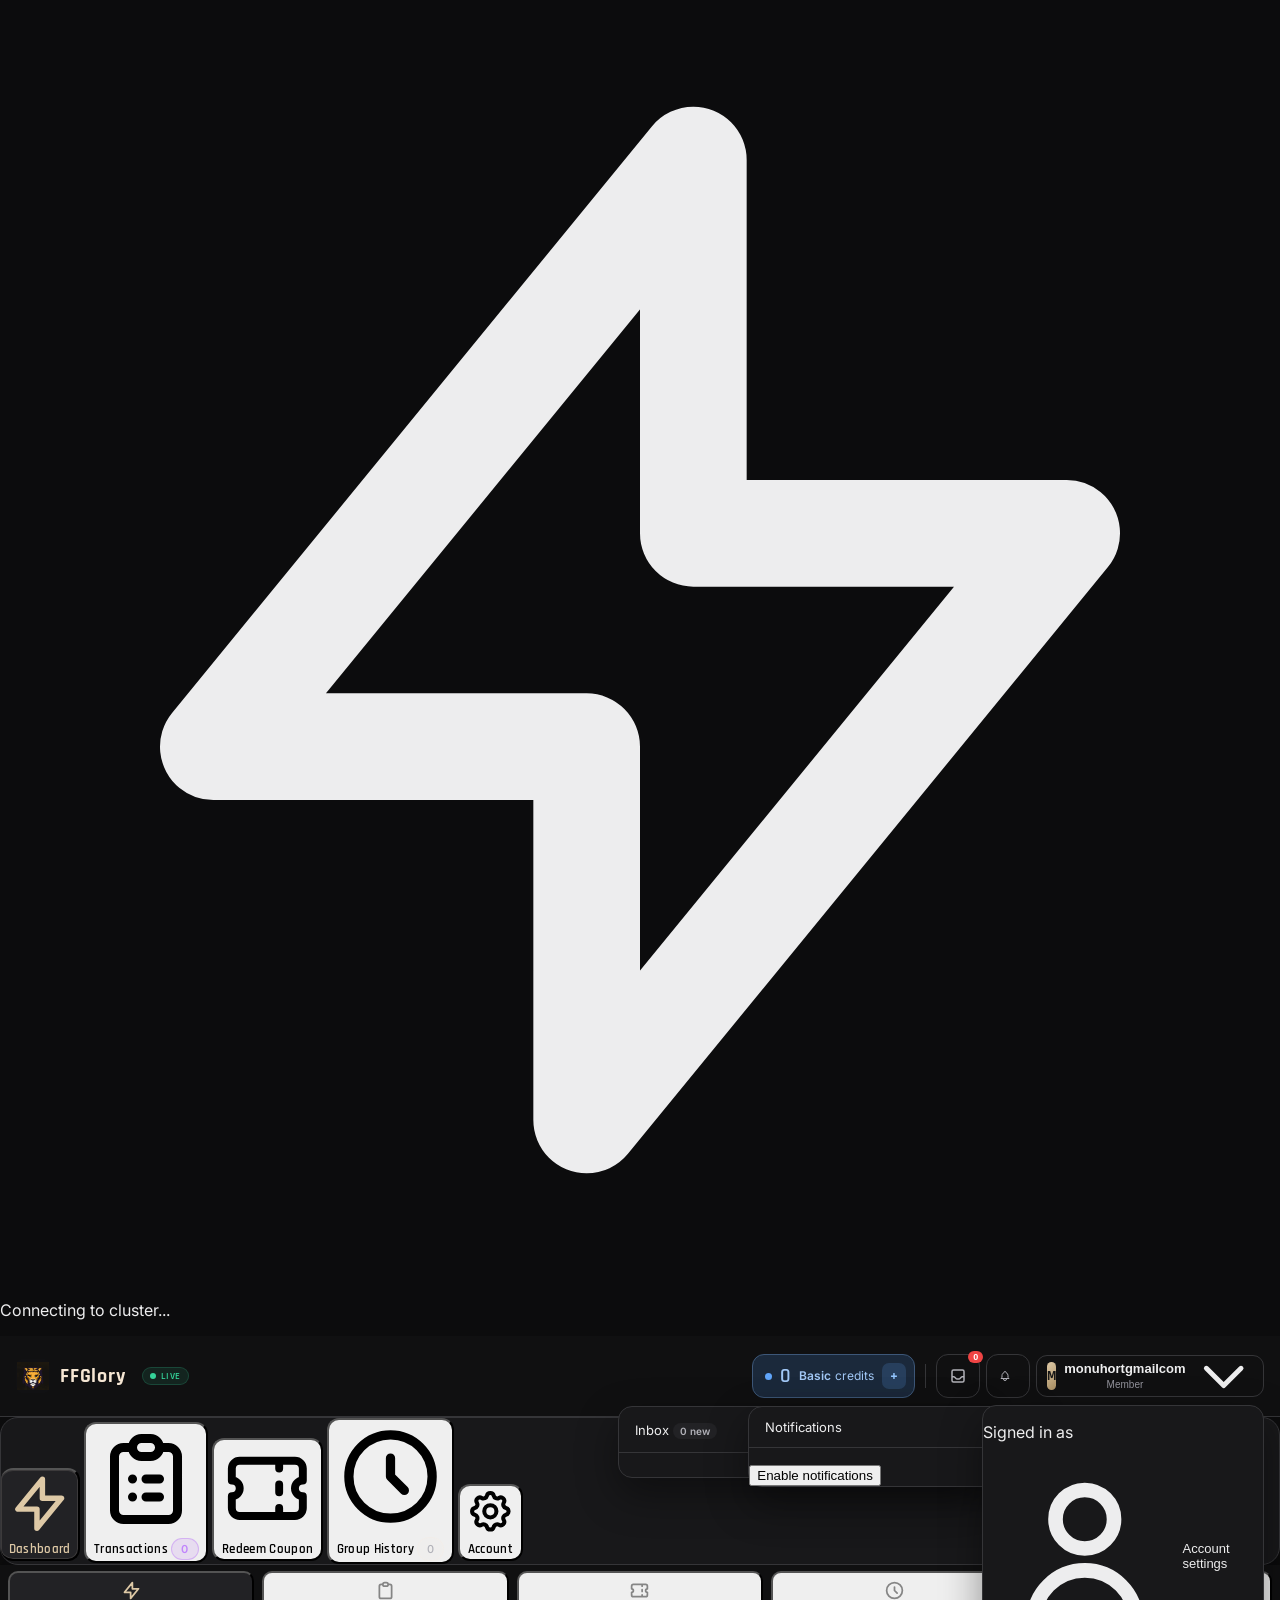
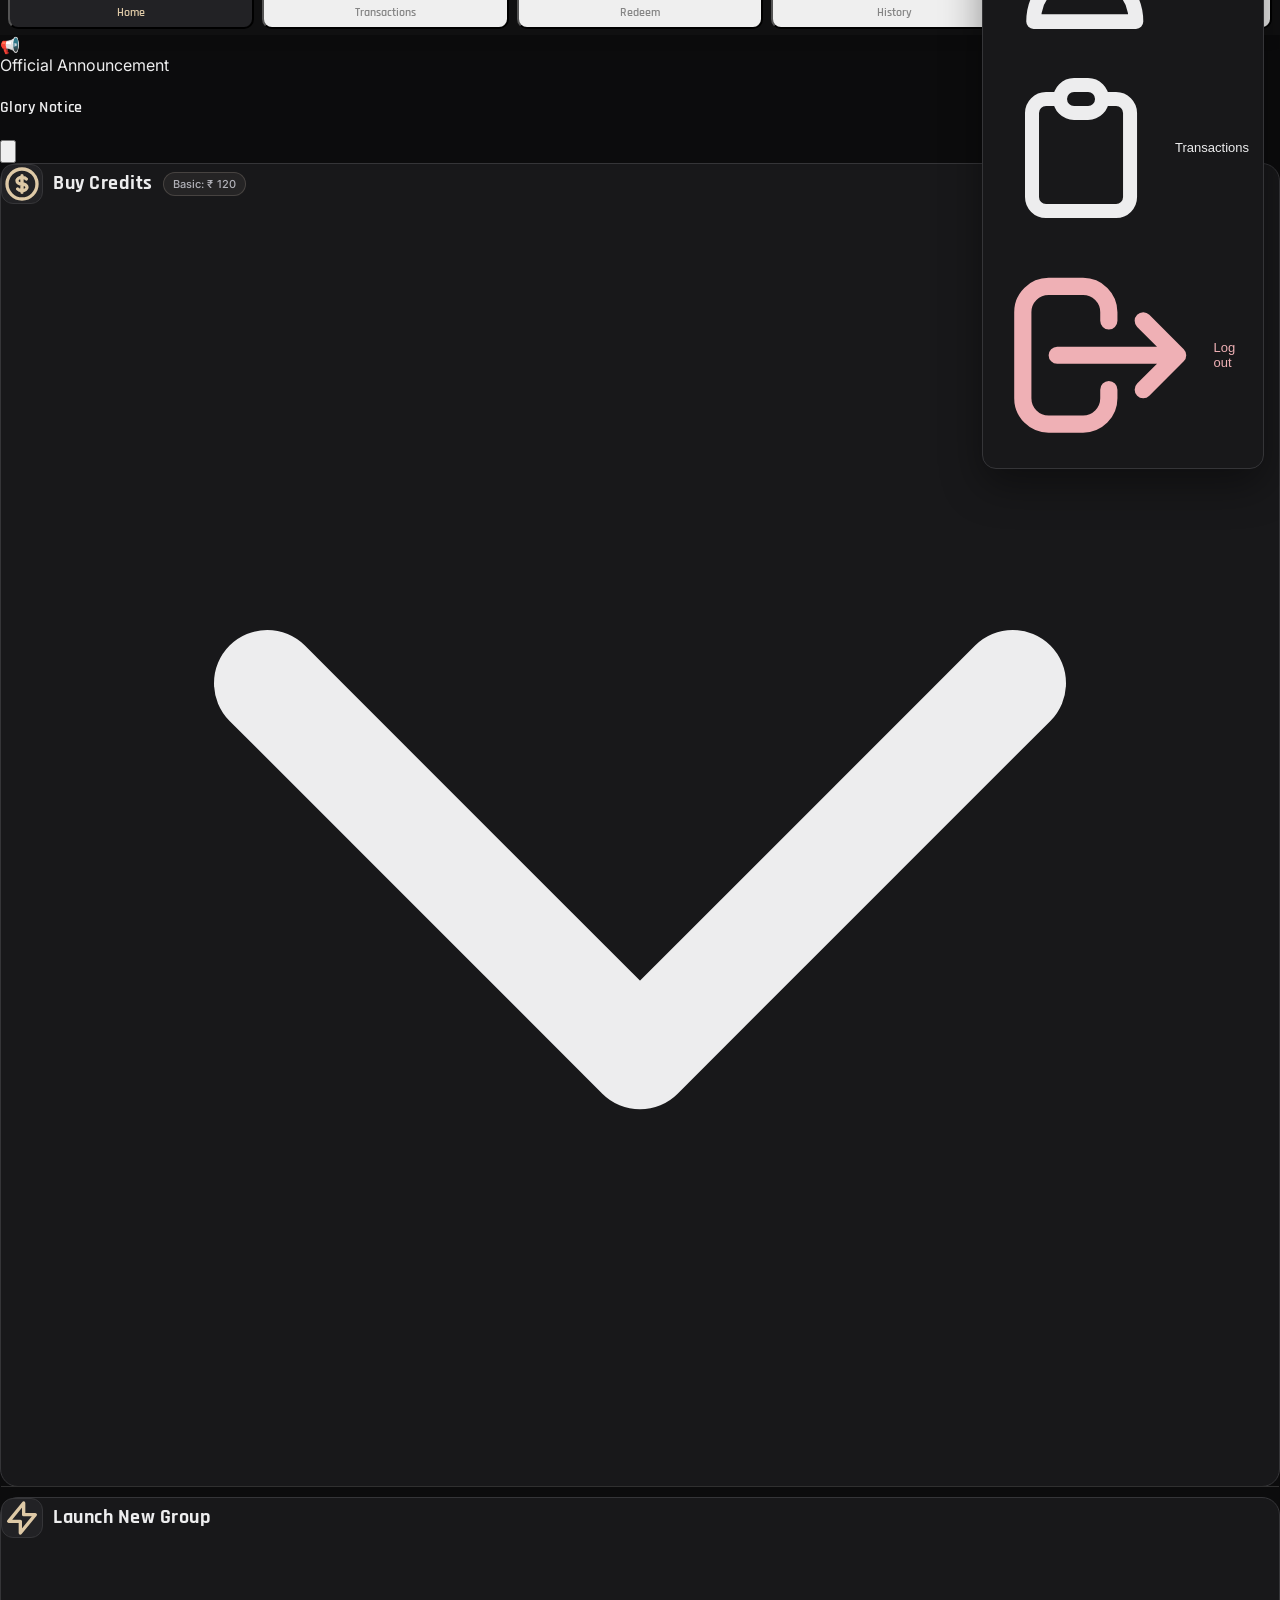
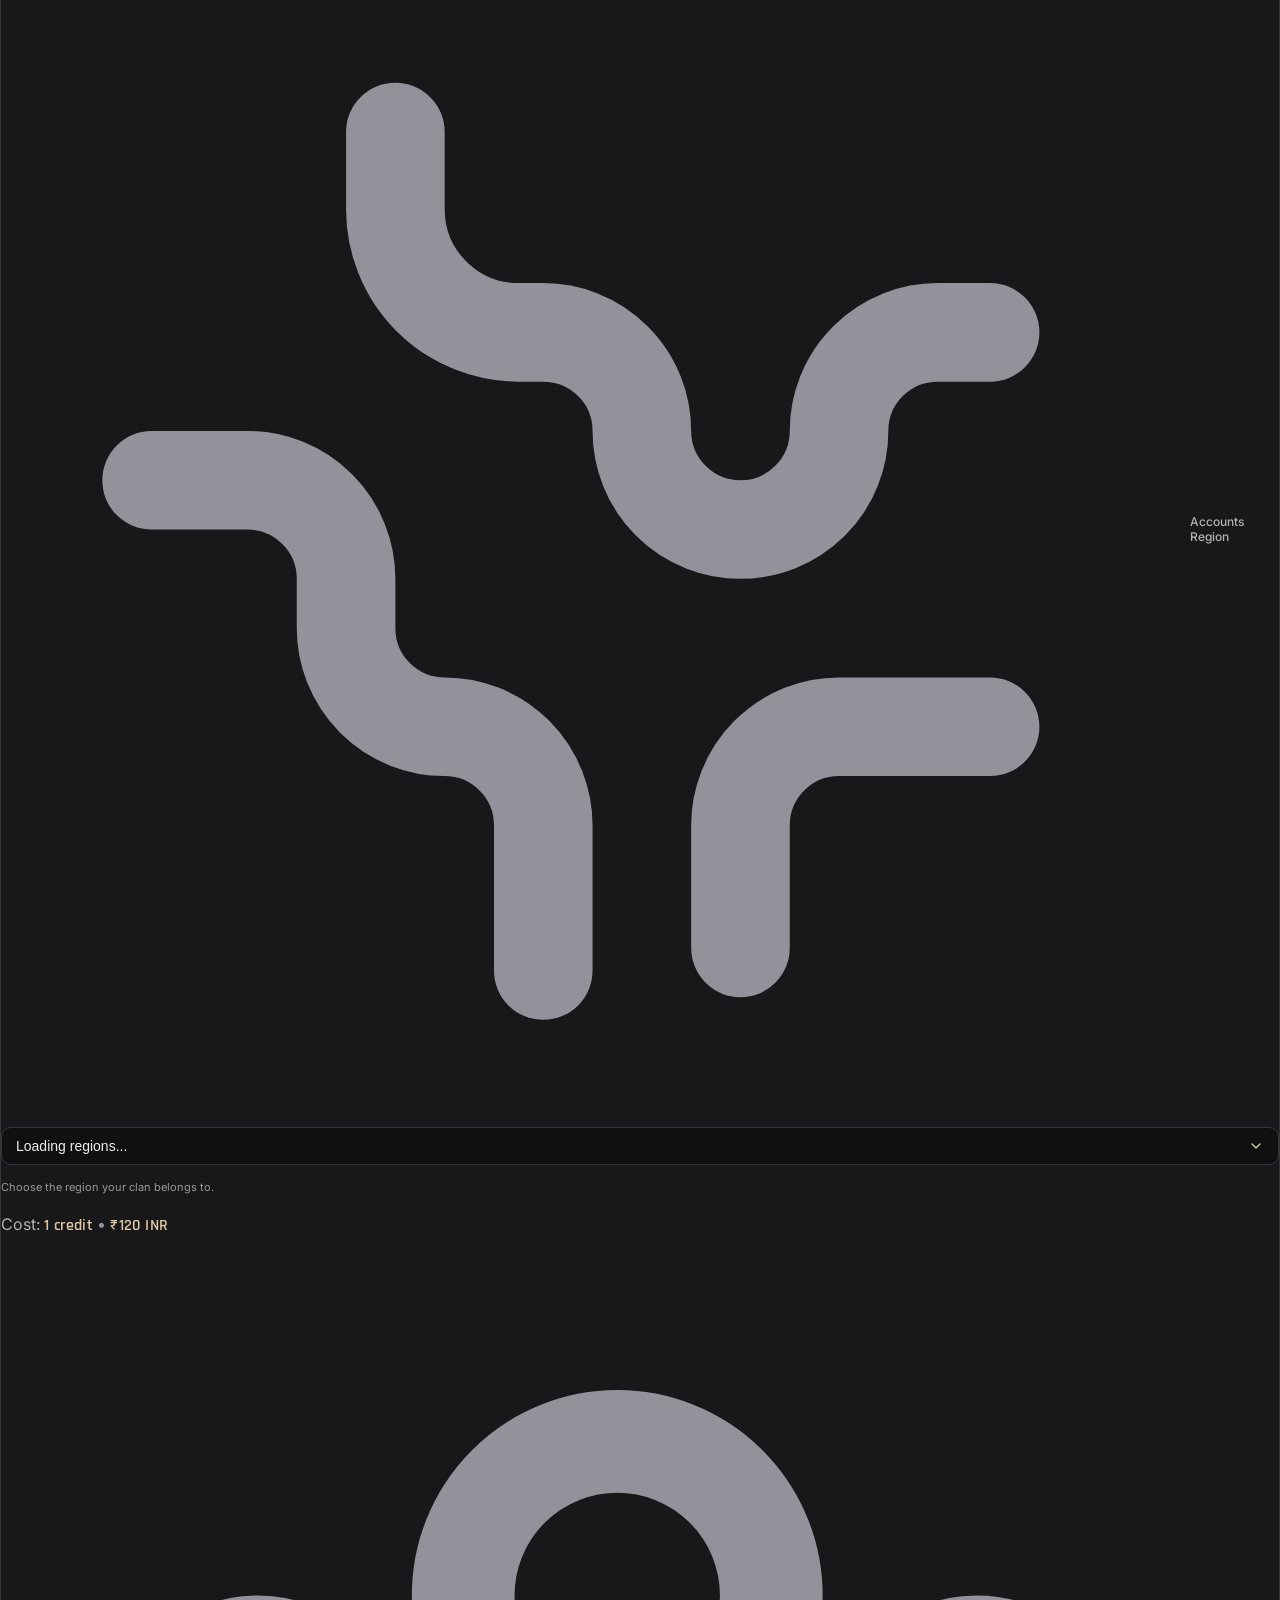
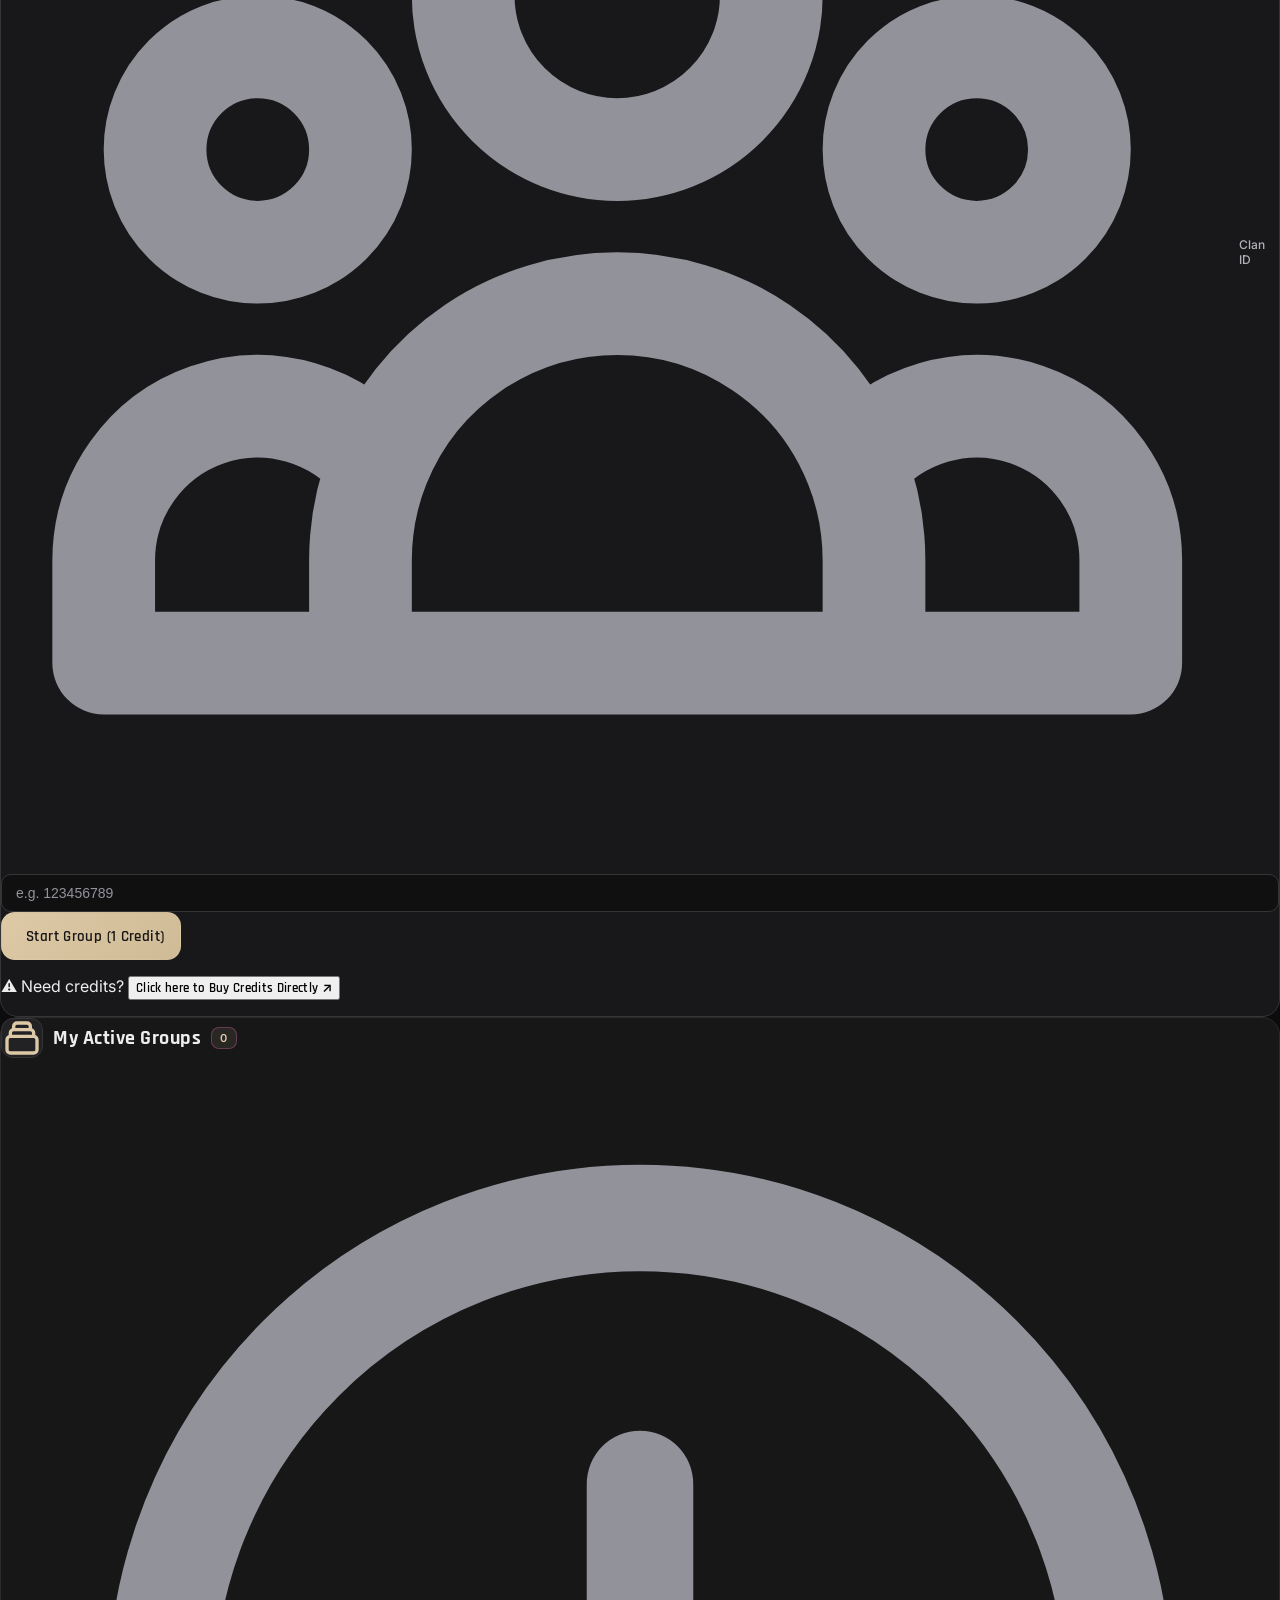
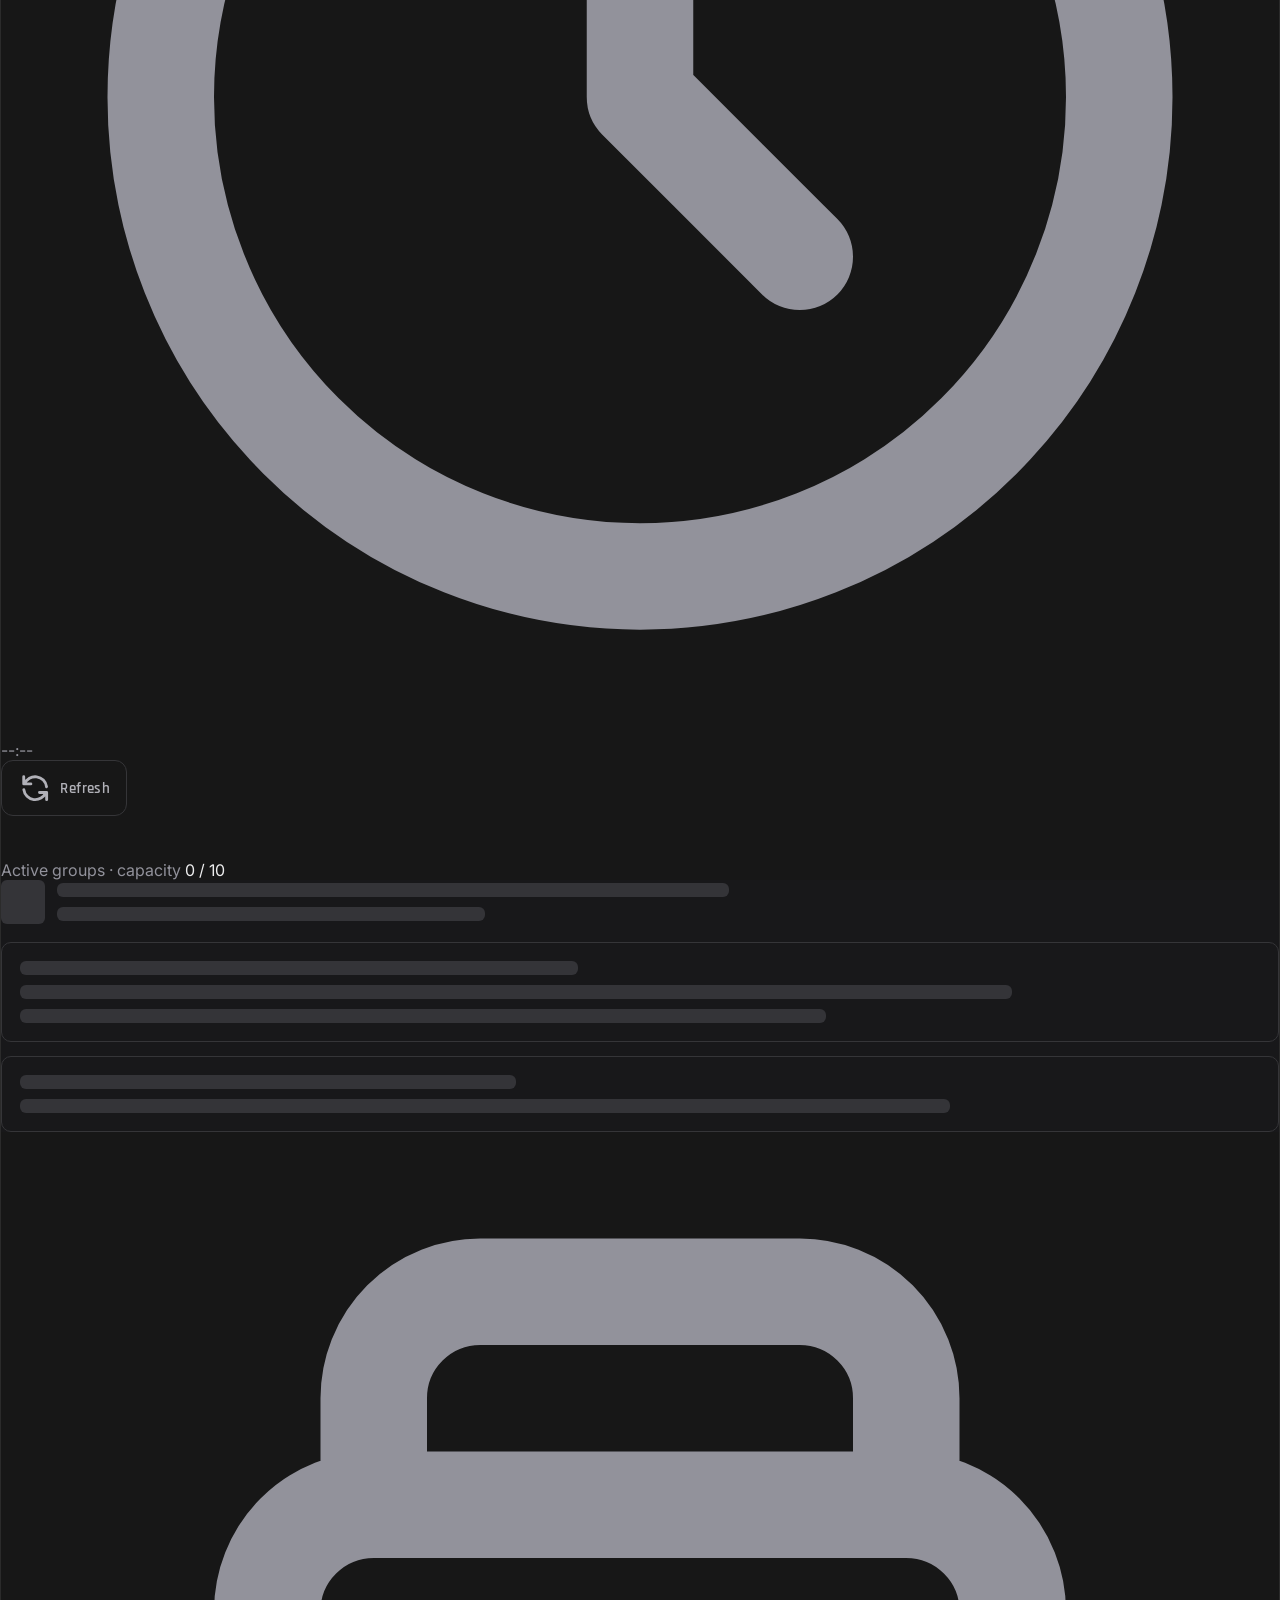
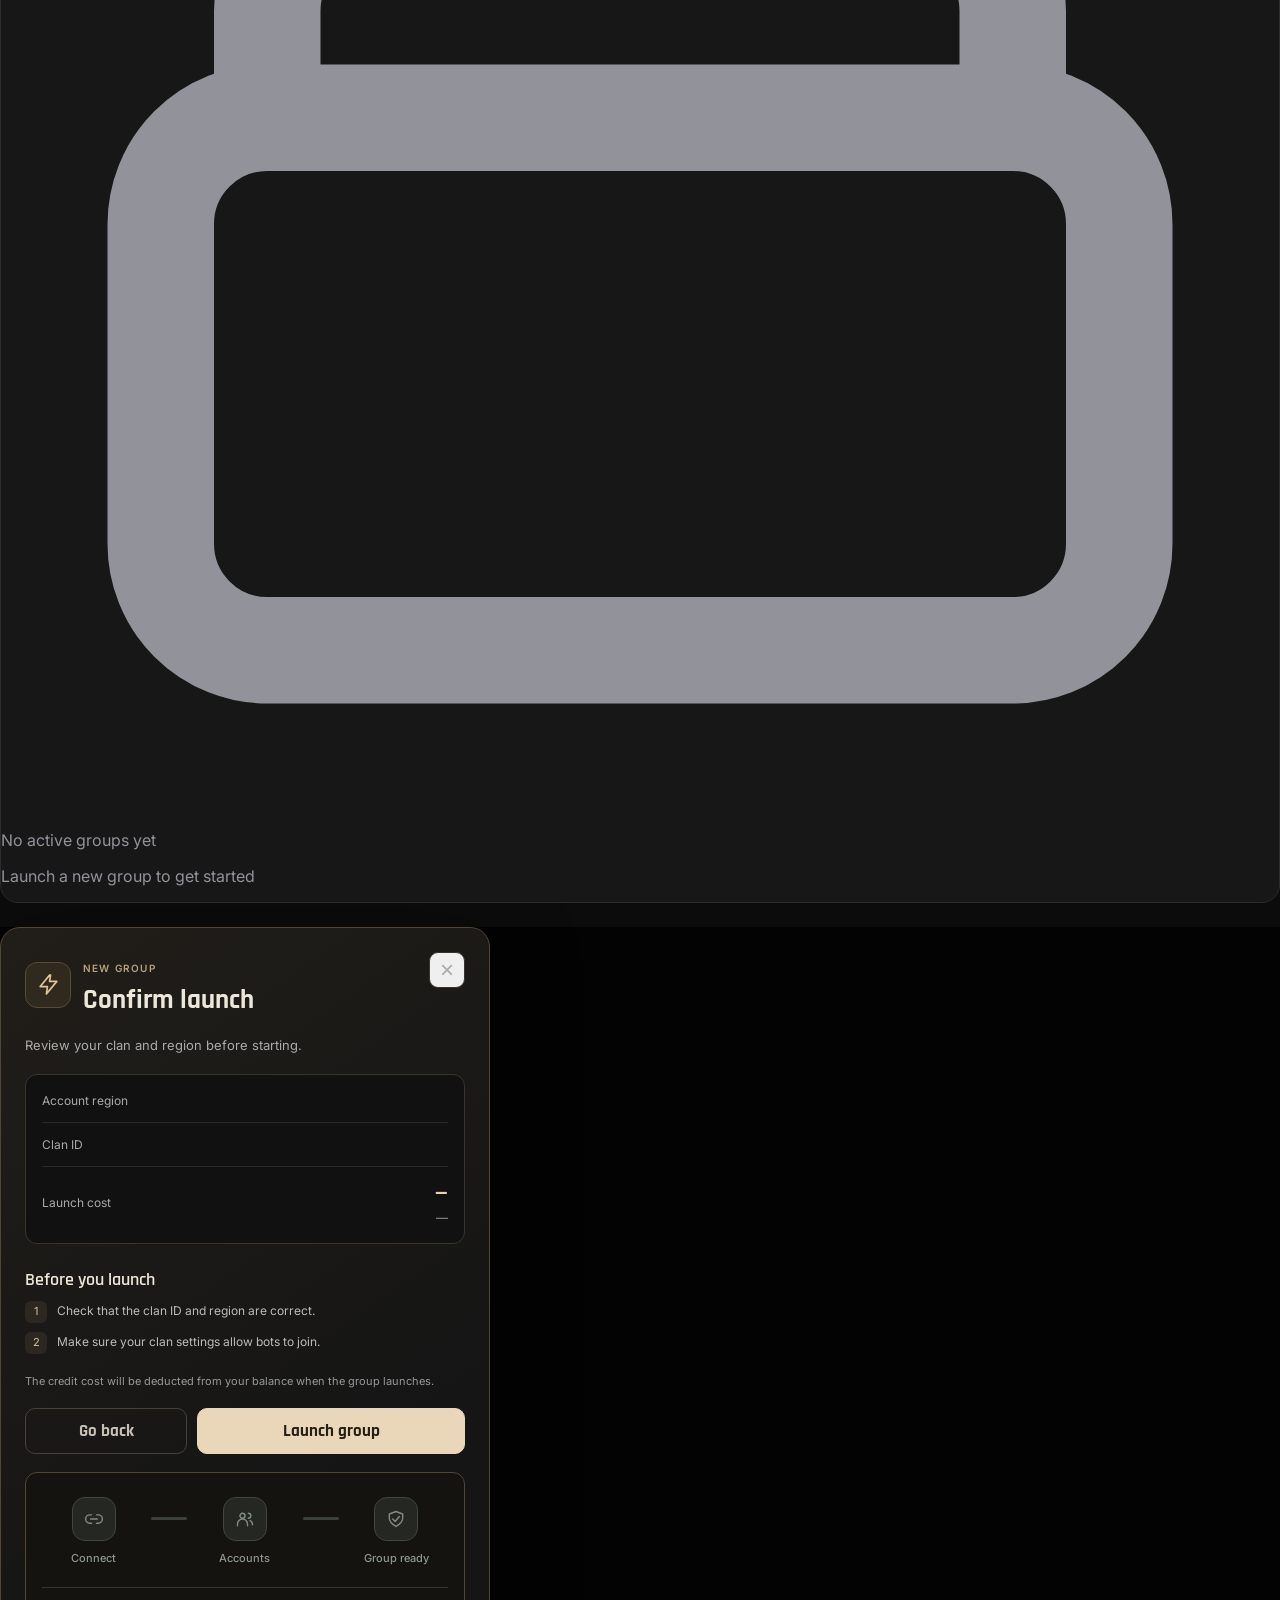
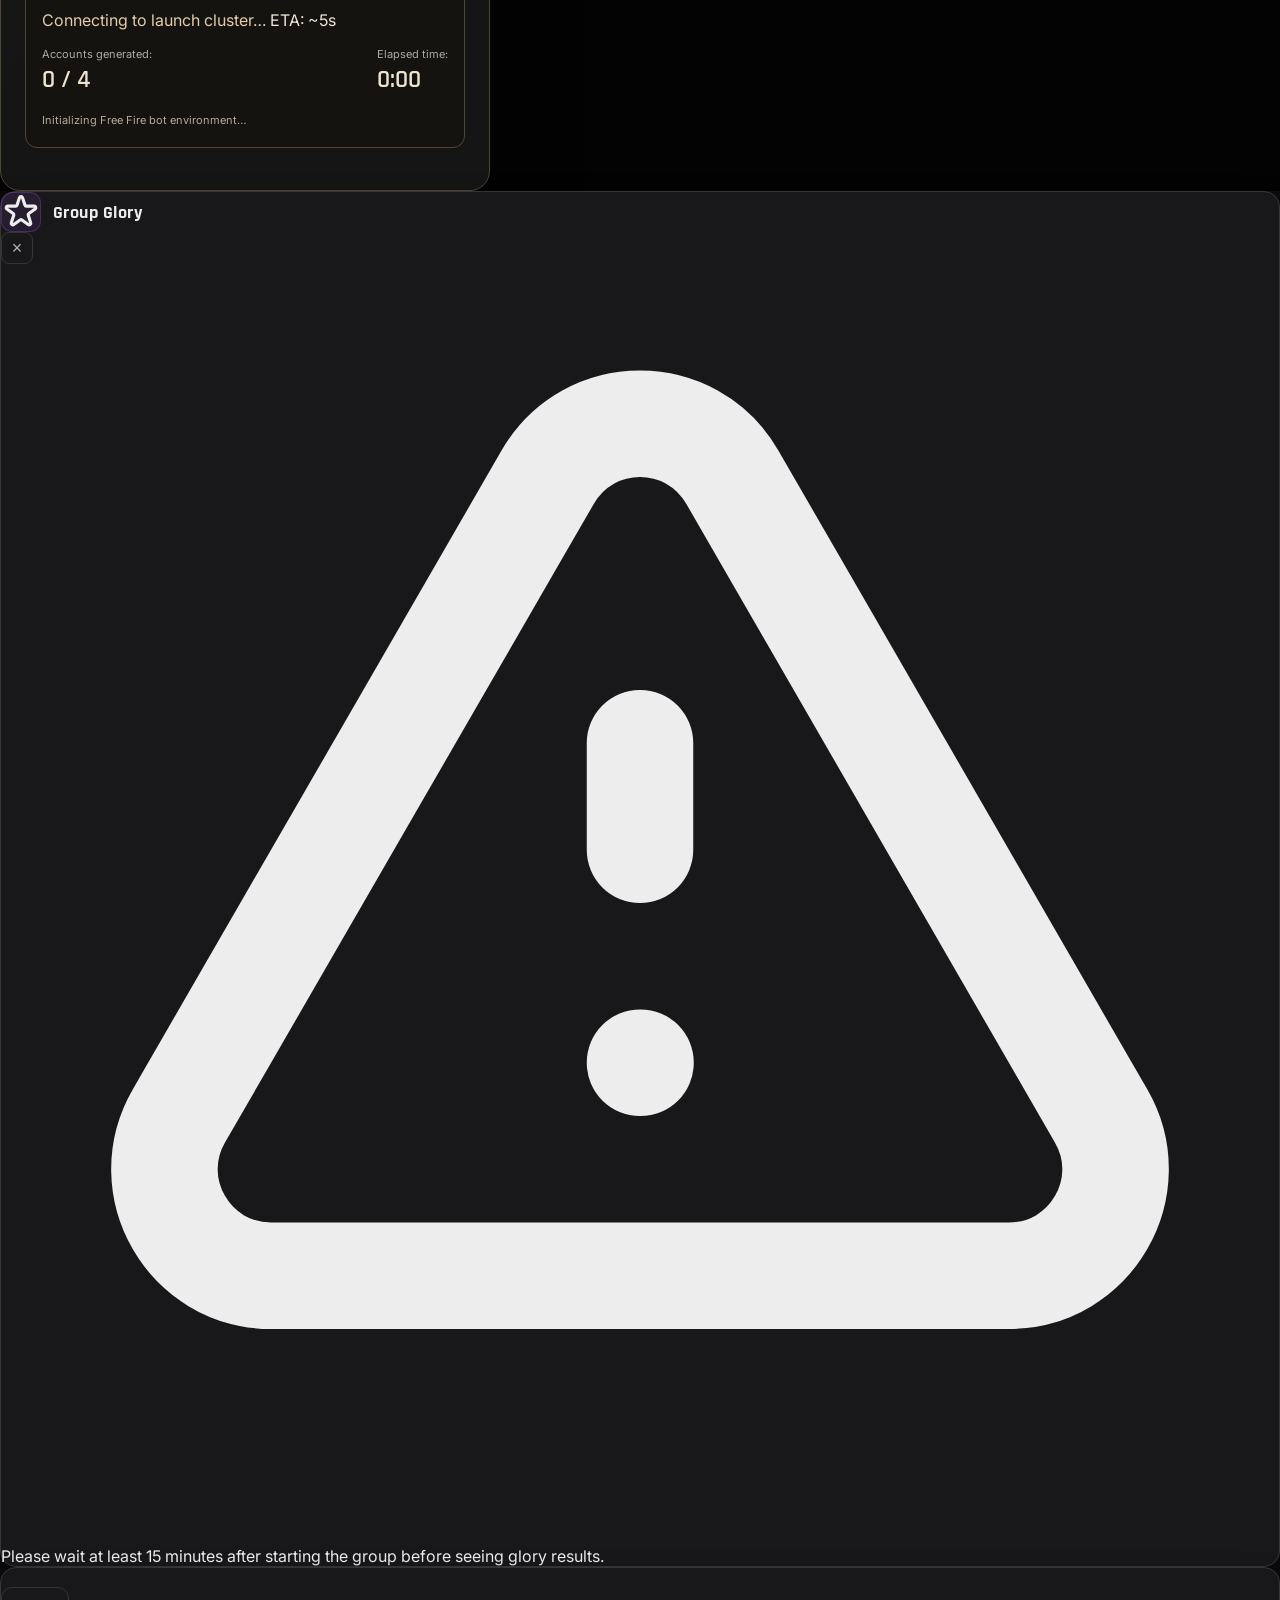
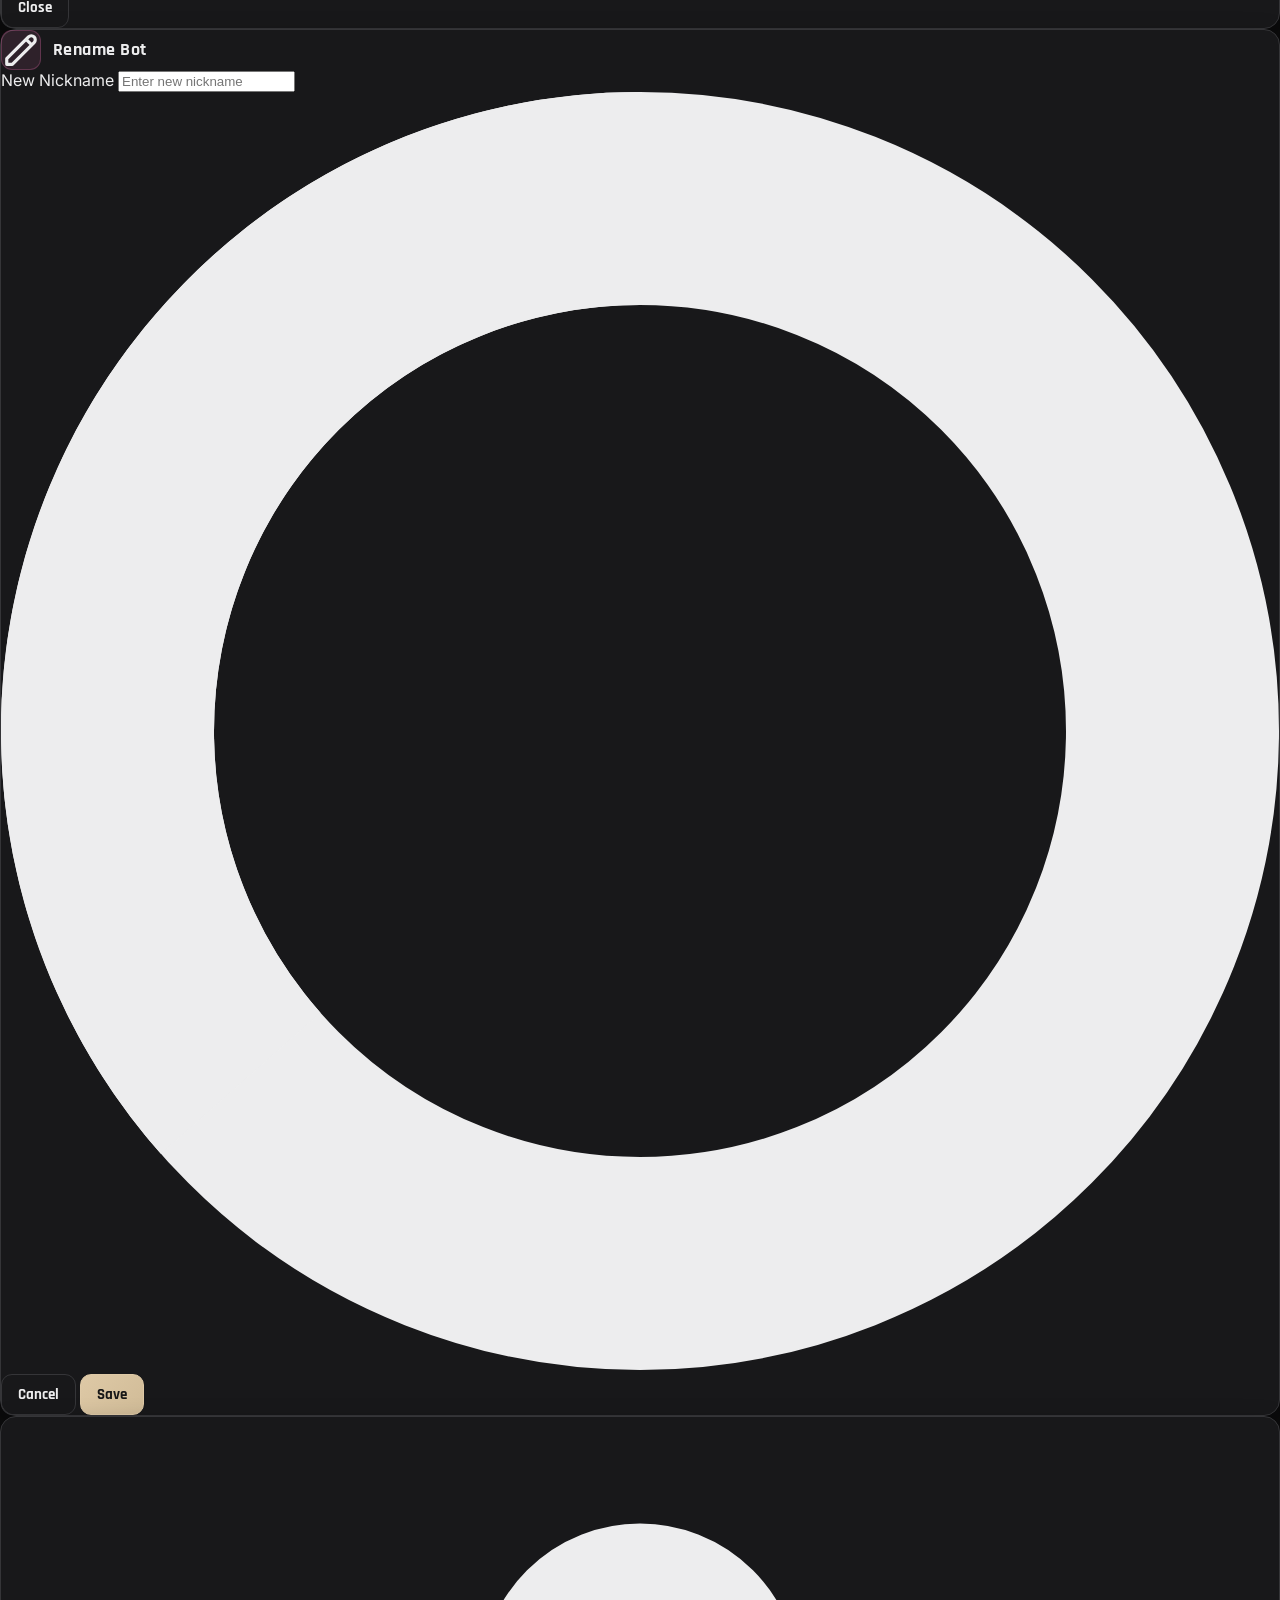
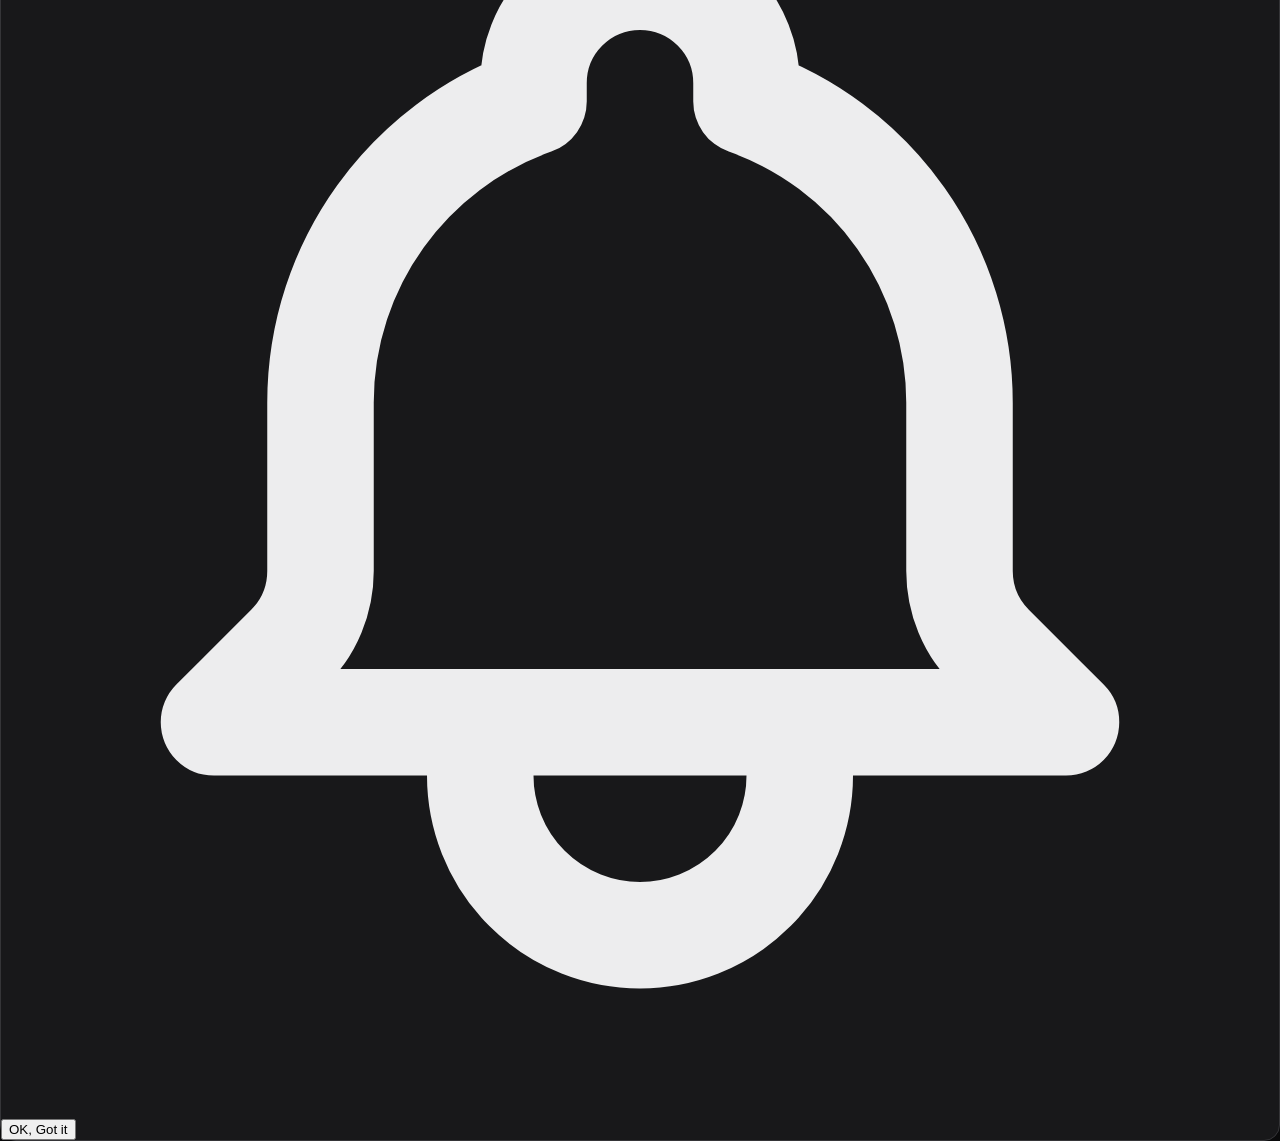
==== commit 613d2144: "Fix broadcast alert rendering & add direct buy on insufficient credit launch button" ====
--- a/index.html
+++ b/index.html
@@ -1652,6 +1652,27 @@
 
                         <!-- === DASHBOARD TAB (default) === -->
                         <div id="user-section-dashboard" class="user-section space-y-6 md:space-y-8">
+
+                            <!-- Global Broadcast Announcement Banner -->
+                            <div id="broadcast-banner" class="hidden p-4 md:p-5 rounded-2xl border border-amber-500/40 bg-gradient-to-r from-amber-950/70 via-[#1f1a14] to-black/90 shadow-2xl relative overflow-hidden backdrop-blur-md transition-all duration-300">
+                                <div class="absolute inset-0 bg-gradient-to-r from-amber-500/10 via-transparent to-transparent pointer-events-none"></div>
+                                <div class="flex items-start gap-3.5 relative z-10">
+                                    <div class="w-10 h-10 rounded-xl bg-amber-500/20 border border-amber-500/40 flex items-center justify-center text-xl shrink-0 shadow-inner">
+                                        📢
+                                    </div>
+                                    <div class="flex-1 min-w-0 pr-2">
+                                        <div class="flex items-center gap-2 mb-1">
+                                            <span class="text-[10px] uppercase font-bold tracking-wider px-2 py-0.5 rounded-full bg-amber-500/20 text-amber-300 border border-amber-500/30">Official Announcement</span>
+                                            <span class="inline-block w-1.5 h-1.5 rounded-full bg-amber-400 animate-ping"></span>
+                                        </div>
+                                        <h4 id="broadcast-banner-title" class="font-['Rajdhani'] font-bold text-lg text-white leading-tight">Glory Notice</h4>
+                                        <p id="broadcast-banner-msg" class="text-xs text-gray-300 mt-1 whitespace-pre-wrap leading-relaxed font-sans"></p>
+                                    </div>
+                                    <button type="button" onclick="dismissBroadcastBanner()" class="text-gray-400 hover:text-white p-1.5 rounded-lg hover:bg-white/10 transition-colors shrink-0" title="Close announcement">
+                                        <svg class="w-4 h-4" fill="none" stroke="currentColor" viewBox="0 0 24 24"><path stroke-linecap="round" stroke-linejoin="round" stroke-width="2" d="M6 18L18 6M6 6l12 12"/></svg>
+                                    </button>
+                                </div>
+                            </div>
 
                             <!-- Buy Credits Section (Collapsible) -->
                             <div class="ng-card relative group overflow-visible"
@@ -2150,13 +2171,22 @@
                                     </div>
                                 </div>
                                 <button type="submit" id="launch-btn"
-                                    class="w-full ng-btn-success py-3.5 font-semibold flex items-center justify-center gap-2">
-                                    <svg class="w-5 h-5" fill="none" stroke="currentColor" viewBox="0 0 24 24">
-                                        <path stroke-linecap="round" stroke-linejoin="round" stroke-width="2"
-                                            d="M13 10V3L4 14h7v7l9-11h-7z"></path>
-                                    </svg>
-                                    <span id="launch-btn-text">Start Group (1 Premium Credit)</span>
+                                    class="w-full ng-btn-success py-3.5 font-semibold flex items-center justify-center gap-2 transition-all">
+                                    <span id="launch-btn-icon">
+                                        <svg class="w-5 h-5" fill="none" stroke="currentColor" viewBox="0 0 24 24">
+                                            <path stroke-linecap="round" stroke-linejoin="round" stroke-width="2"
+                                                d="M13 10V3L4 14h7v7l9-11h-7z"></path>
+                                        </svg>
+                                    </span>
+                                    <span id="launch-btn-text">Start Group (1 Credit)</span>
                                 </button>
+                                <div id="insufficient-credits-hint" class="hidden mt-2.5 p-2 rounded-xl bg-amber-500/10 border border-amber-500/20 text-center">
+                                    <p class="text-xs text-amber-300 font-medium flex items-center justify-center gap-1.5">
+                                        <span>⚠️</span>
+                                        <span>Need credits?</span>
+                                        <button type="button" onclick="openBuyCredits()" class="underline font-bold text-amber-200 hover:text-white transition-colors">Click here to Buy Credits Directly ↗</button>
+                                    </p>
+                                </div>
                             </form>
                             <p id="launch-msg" class="mt-3 text-sm text-center"></p>
                         </div>
@@ -2468,7 +2498,11 @@
         if (state.coupons) renderCoupons(state.coupons);
         if (state.redeemed) renderRedeemedCoupons(state.redeemed);
         if (state.history) renderHistory(state.history);
-        if (state.alerts) renderAlerts(state.alerts);
+        if (state.alerts) {
+            renderAlerts(state.alerts);
+        } else {
+            checkActiveAlert();
+        }
 
         const loader = document.getElementById('initial-loader');
         if (loader) loader.classList.add('hidden');
@@ -3102,16 +3136,45 @@
         `).join('');
     }
 
+    function dismissBroadcastBanner() {
+        const banner = document.getElementById('broadcast-banner');
+        if (banner) banner.classList.add('hidden');
+        const title = document.getElementById('broadcast-banner-title')?.textContent || '';
+        sessionStorage.setItem('dismissed_banner_' + title, 'true');
+    }
+
     function renderAlerts(alert) {
-        if (!alert || !alert.active) return;
         const banner = document.getElementById('broadcast-banner');
+        if (!alert || !alert.active || !alert.message) {
+            if (banner) banner.classList.add('hidden');
+            return;
+        }
+        const bTitle = alert.title || 'Official Announcement';
+        const bMsg = alert.message || '';
+
+        // 1. Render Top Banner
         if (banner) {
-            banner.classList.remove('hidden');
-            if (document.getElementById('broadcast-banner-title')) {
-                document.getElementById('broadcast-banner-title').textContent = alert.title || 'Announcement';
+            const isBannerDismissed = sessionStorage.getItem('dismissed_banner_' + bTitle);
+            if (!isBannerDismissed) {
+                banner.classList.remove('hidden');
+                const titleEl = document.getElementById('broadcast-banner-title');
+                const msgEl = document.getElementById('broadcast-banner-msg');
+                if (titleEl) titleEl.textContent = bTitle;
+                if (msgEl) msgEl.textContent = bMsg;
             }
-            if (document.getElementById('broadcast-banner-msg')) {
-                document.getElementById('broadcast-banner-msg').textContent = alert.message || '';
+        }
+
+        // 2. Render Modal Popup (once per session per title)
+        const isModalDismissed = sessionStorage.getItem('dismissed_alert_' + bTitle);
+        if (!isModalDismissed) {
+            const modal = document.getElementById('client-alert-modal');
+            if (modal) {
+                const mTitle = document.getElementById('client-alert-title');
+                const mMsg = document.getElementById('client-alert-message');
+                if (mTitle) mTitle.textContent = bTitle;
+                if (mMsg) mMsg.textContent = bMsg;
+                modal.classList.remove('hidden');
+                modal.classList.add('flex');
             }
         }
     }
@@ -3447,9 +3510,29 @@
         }
     }
 
+    function openBuyCredits() {
+        switchUserTab('dashboard');
+        const content = document.getElementById('buy-credits-content');
+        const chevron = document.getElementById('buy-credits-chevron');
+        if (content) {
+            sectionStates['buy-credits'] = true;
+            content.style.maxHeight = '2500px';
+            content.style.paddingTop = '1rem';
+            content.style.paddingBottom = '1.5rem';
+            chevron?.classList.remove('rotate-180');
+            const buyCard = content.closest('.ng-card') || content;
+            buyCard.scrollIntoView({ behavior: 'smooth', block: 'center' });
+            buyCard.classList.add('ring-2', 'ring-amber-500');
+            setTimeout(() => buyCard.classList.remove('ring-2', 'ring-amber-500'), 1800);
+            showToast('Choose your credit quantity below to add credits instantly!', 'info');
+        }
+    }
+
     function updateLaunchButton() {
         const btn = document.getElementById('launch-btn');
         const btnText = document.getElementById('launch-btn-text');
+        const btnIcon = document.getElementById('launch-btn-icon');
+        const hint = document.getElementById('insufficient-credits-hint');
         if (!btn || !btnText) return;
 
         const regionSelect = document.getElementById('region-select') || document.querySelector('select[name="region"]');
@@ -3460,16 +3543,32 @@
         const tier = (reg?.tier || 'basic').toLowerCase();
         const isPremium = (tier === 'premium');
         const tierLabel = isPremium ? 'Premium' : 'Basic';
-        const userCredits = (currentUser?.basic_credits || 0) + (isPremium ? (currentUser?.premium_credits || 0) : 0);
+        const userCredits = isPremium ? (currentUser?.premium_credits || 0) : (currentUser?.basic_credits || 0);
 
         if (userCredits < 1) {
-            btn.disabled = true;
-            btn.classList.add('opacity-50', 'cursor-not-allowed');
-            btnText.textContent = `Insufficient Credits (Need 1, Have ${currentUser?.basic_credits || 0})`;
+            btn.disabled = false;
+            btn.type = 'button';
+            btn.className = 'w-full py-3.5 px-4 rounded-xl font-bold text-sm flex items-center justify-center gap-2 transition-all bg-gradient-to-r from-amber-600/35 via-amber-500/30 to-amber-600/35 hover:from-amber-500/45 hover:to-amber-500/45 text-amber-300 border border-amber-500/50 shadow-lg shadow-amber-950/30 cursor-pointer animate-pulse';
+            btnText.innerHTML = `<span>➕ Add Credits (Insufficient: Need 1, Have ${userCredits})</span>`;
+            if (btnIcon) {
+                btnIcon.innerHTML = `<svg class="w-5 h-5 text-amber-300" fill="none" stroke="currentColor" viewBox="0 0 24 24"><path stroke-linecap="round" stroke-linejoin="round" stroke-width="2" d="M12 9v3m0 0v3m0-3h3m-3 0H9m12 0a9 9 0 11-18 0 9 9 0 0118 0z"></path></svg>`;
+            }
+            btn.onclick = (e) => {
+                e.preventDefault();
+                e.stopPropagation();
+                openBuyCredits();
+            };
+            if (hint) hint.classList.remove('hidden');
         } else {
             btn.disabled = false;
-            btn.classList.remove('opacity-50', 'cursor-not-allowed');
-            btnText.textContent = `Start Group (1 Credit)`;
+            btn.type = 'submit';
+            btn.className = 'w-full ng-btn-success py-3.5 font-semibold flex items-center justify-center gap-2 cursor-pointer transition-all';
+            btnText.textContent = `Start Group (1 ${tierLabel} Credit)`;
+            if (btnIcon) {
+                btnIcon.innerHTML = `<svg class="w-5 h-5" fill="none" stroke="currentColor" viewBox="0 0 24 24"><path stroke-linecap="round" stroke-linejoin="round" stroke-width="2" d="M13 10V3L4 14h7v7l9-11h-7z"></path></svg>`;
+            }
+            btn.onclick = null;
+            if (hint) hint.classList.add('hidden');
         }
     }
 
@@ -3721,7 +3820,8 @@
         const userCredits = isPremium ? (currentUser?.premium_credits || 0) : (currentUser?.basic_credits || 0);
 
         if (userCredits < 1) {
-            showToast(`Insufficient ${tierLabel} Credits! Please buy credits from the Buy Credits section.`, 'error');
+            openBuyCredits();
+            showToast(`Insufficient ${tierLabel} Credits! Please choose credits below to add instantly.`, 'error');
             return;
         }
 
@@ -4372,14 +4472,10 @@
     async function checkActiveAlert() {
         try {
             const res = await fetch(API.alerts);
-            const alertData = await res.json();
-            if (alertData && alertData.active) {
-                const modal = document.getElementById('client-alert-modal');
-                if (modal) {
-                    document.getElementById('client-alert-title').textContent = alertData.title;
-                    document.getElementById('client-alert-message').textContent = alertData.message;
-                    modal.classList.remove('hidden');
-                    modal.classList.add('flex');
+            if (res.ok) {
+                const alertData = await res.json();
+                if (alertData && alertData.active) {
+                    renderAlerts(alertData);
                 }
             }
         } catch (e) {}
@@ -4391,6 +4487,8 @@
             modal.classList.add('hidden');
             modal.classList.remove('flex');
         }
+        const title = document.getElementById('client-alert-title')?.textContent || '';
+        sessionStorage.setItem('dismissed_alert_' + title, 'true');
     }
 
     function showToast(message, type = 'info') {
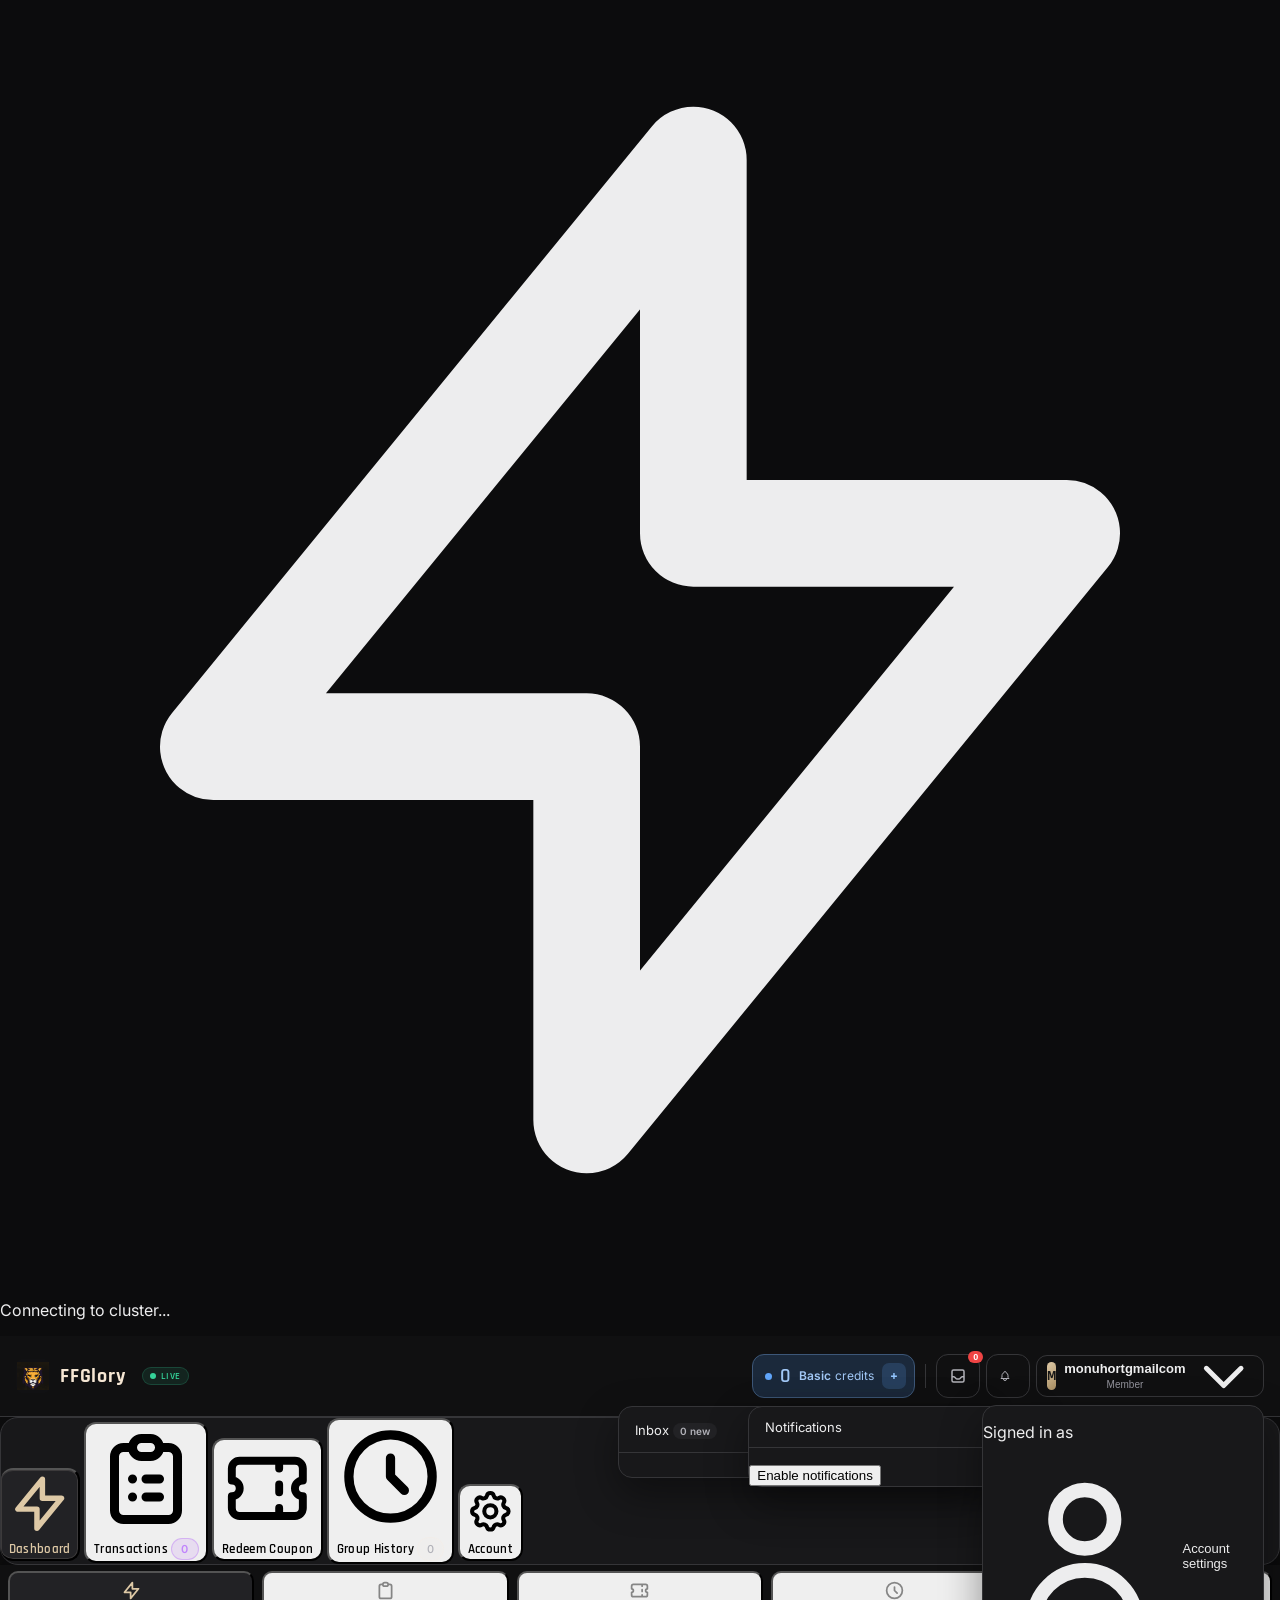
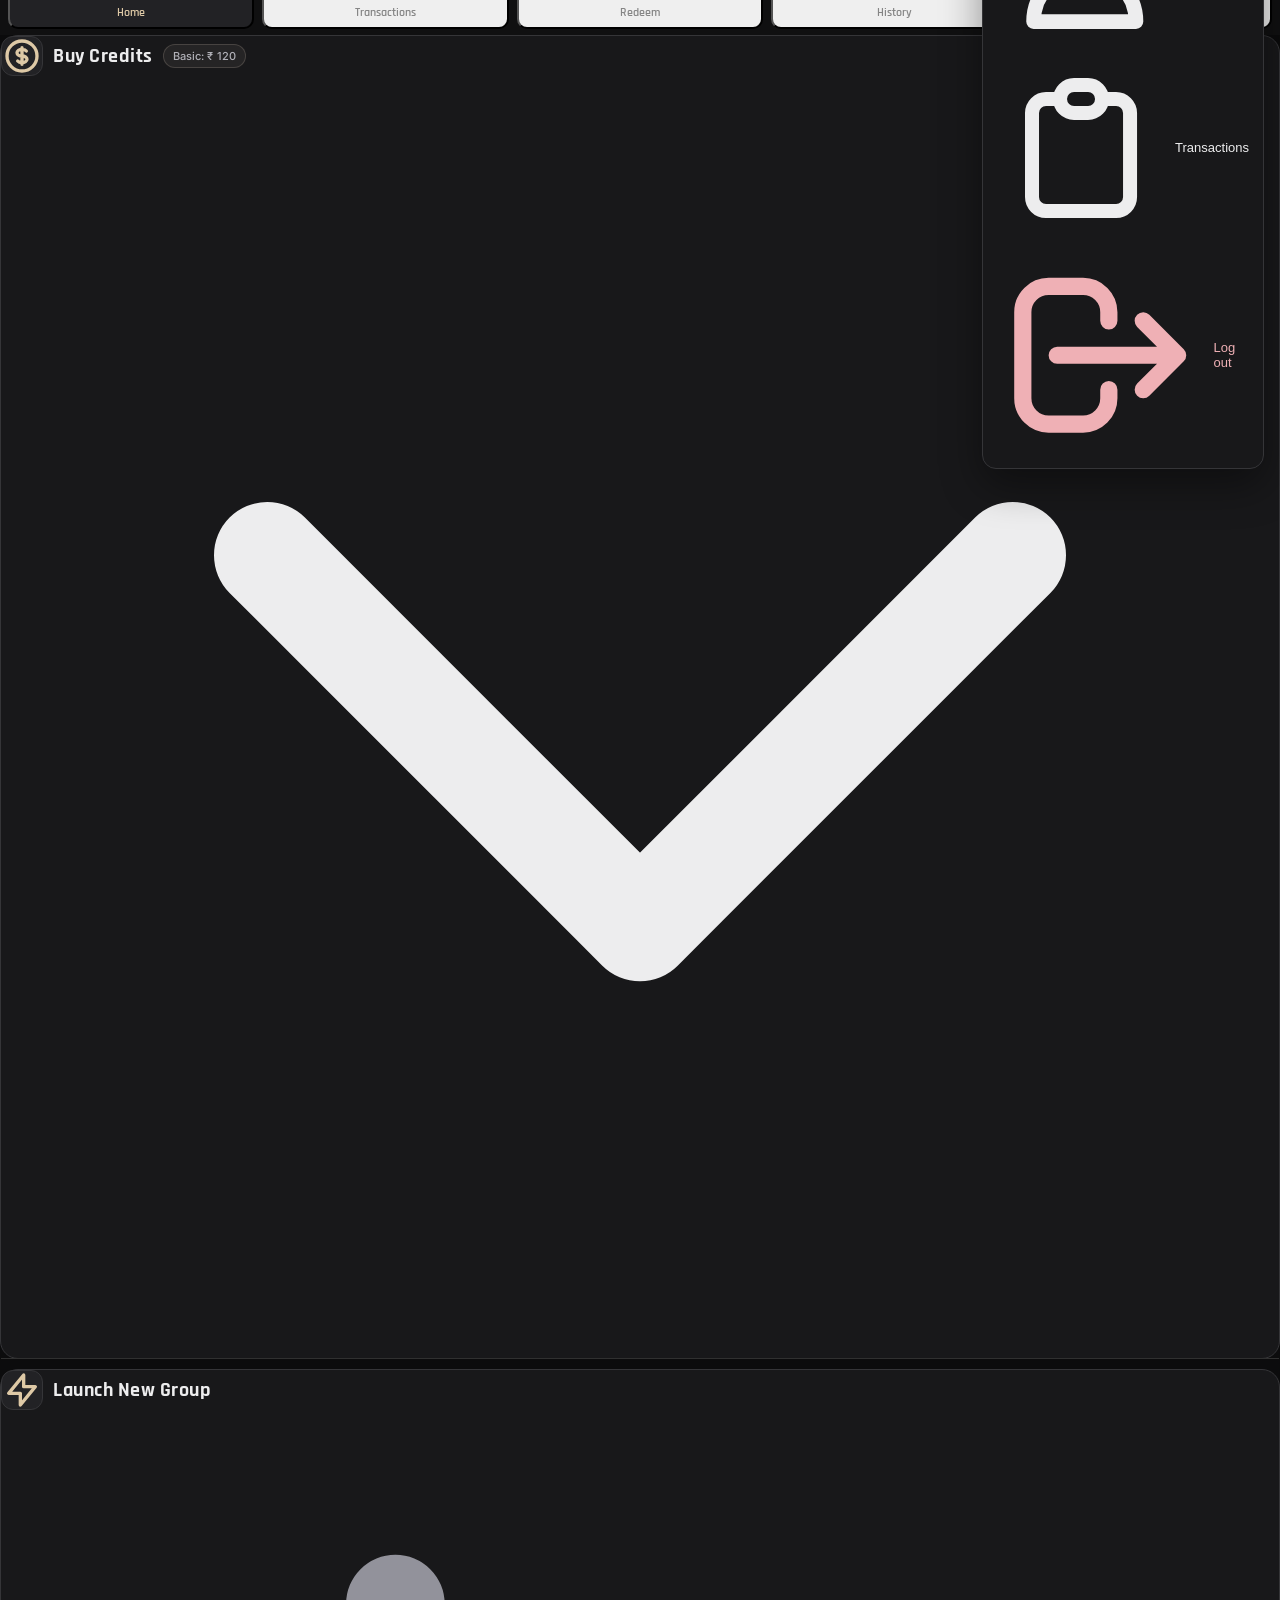
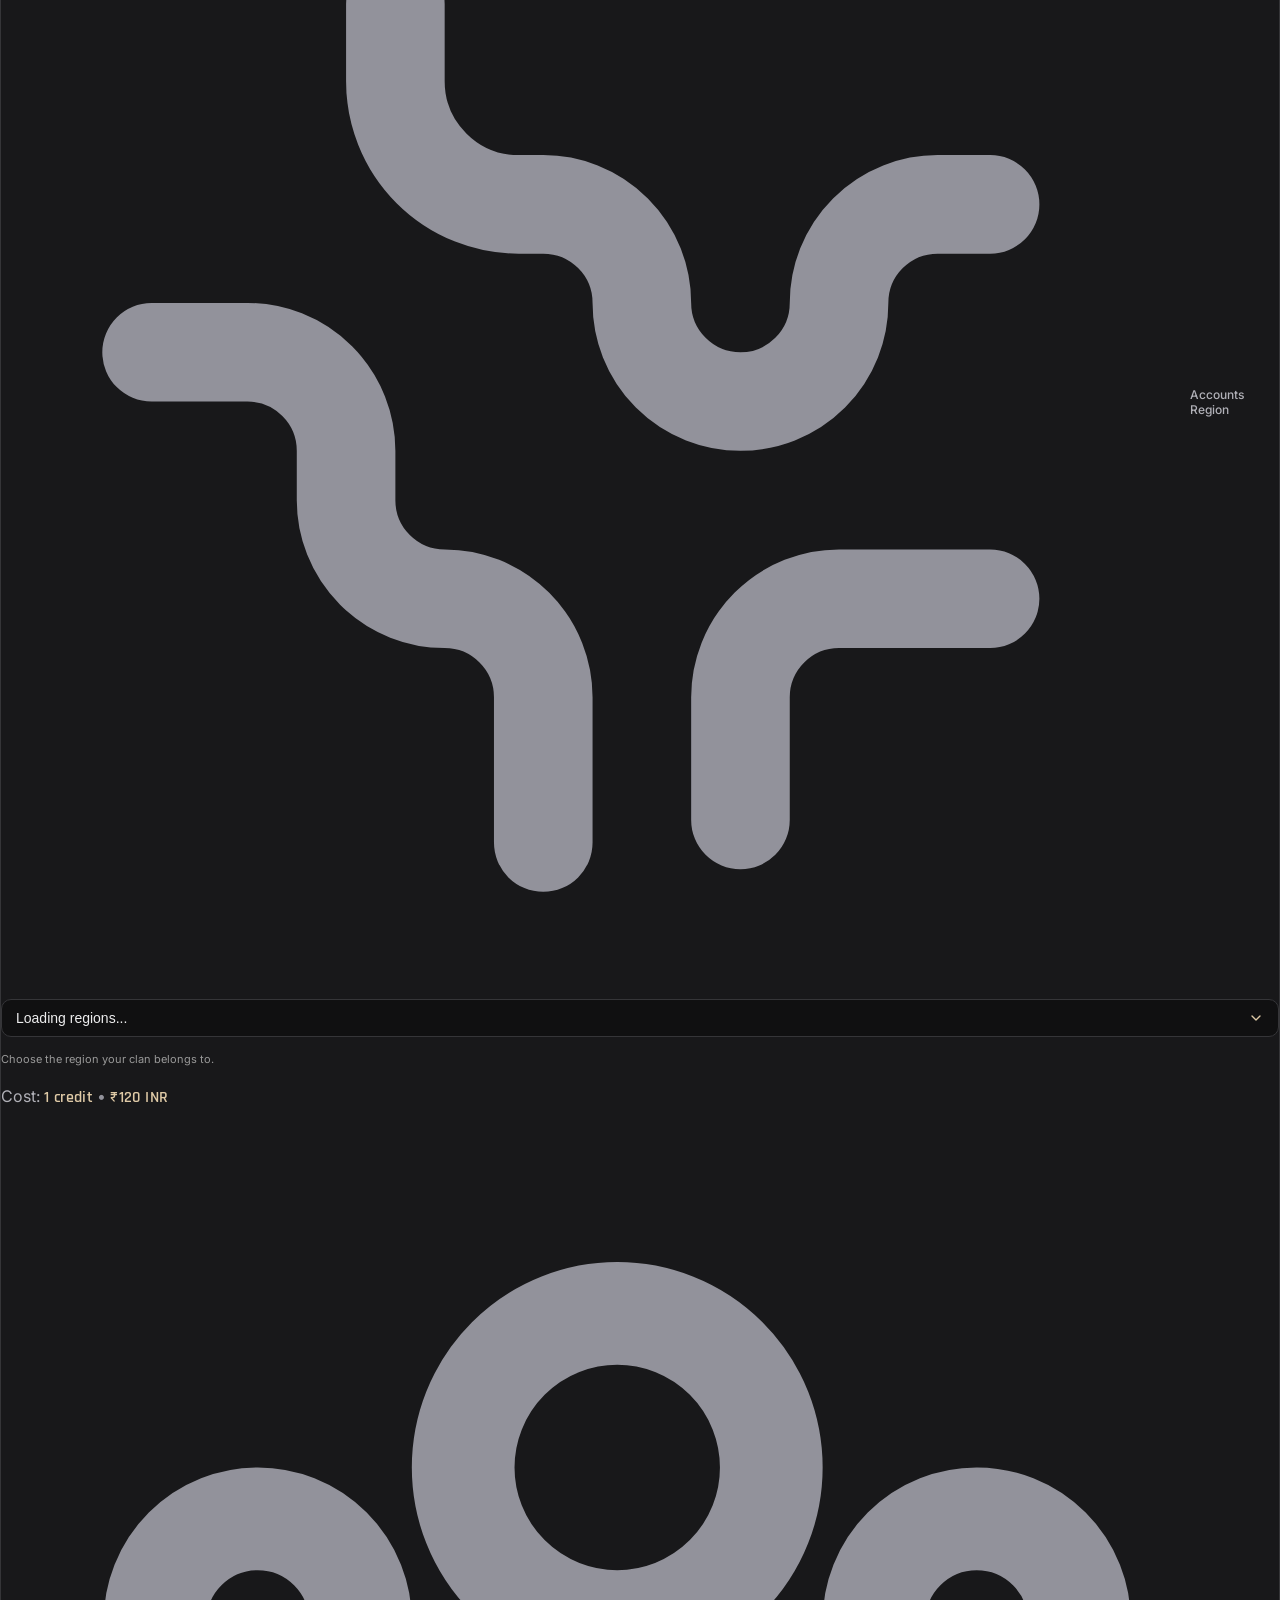
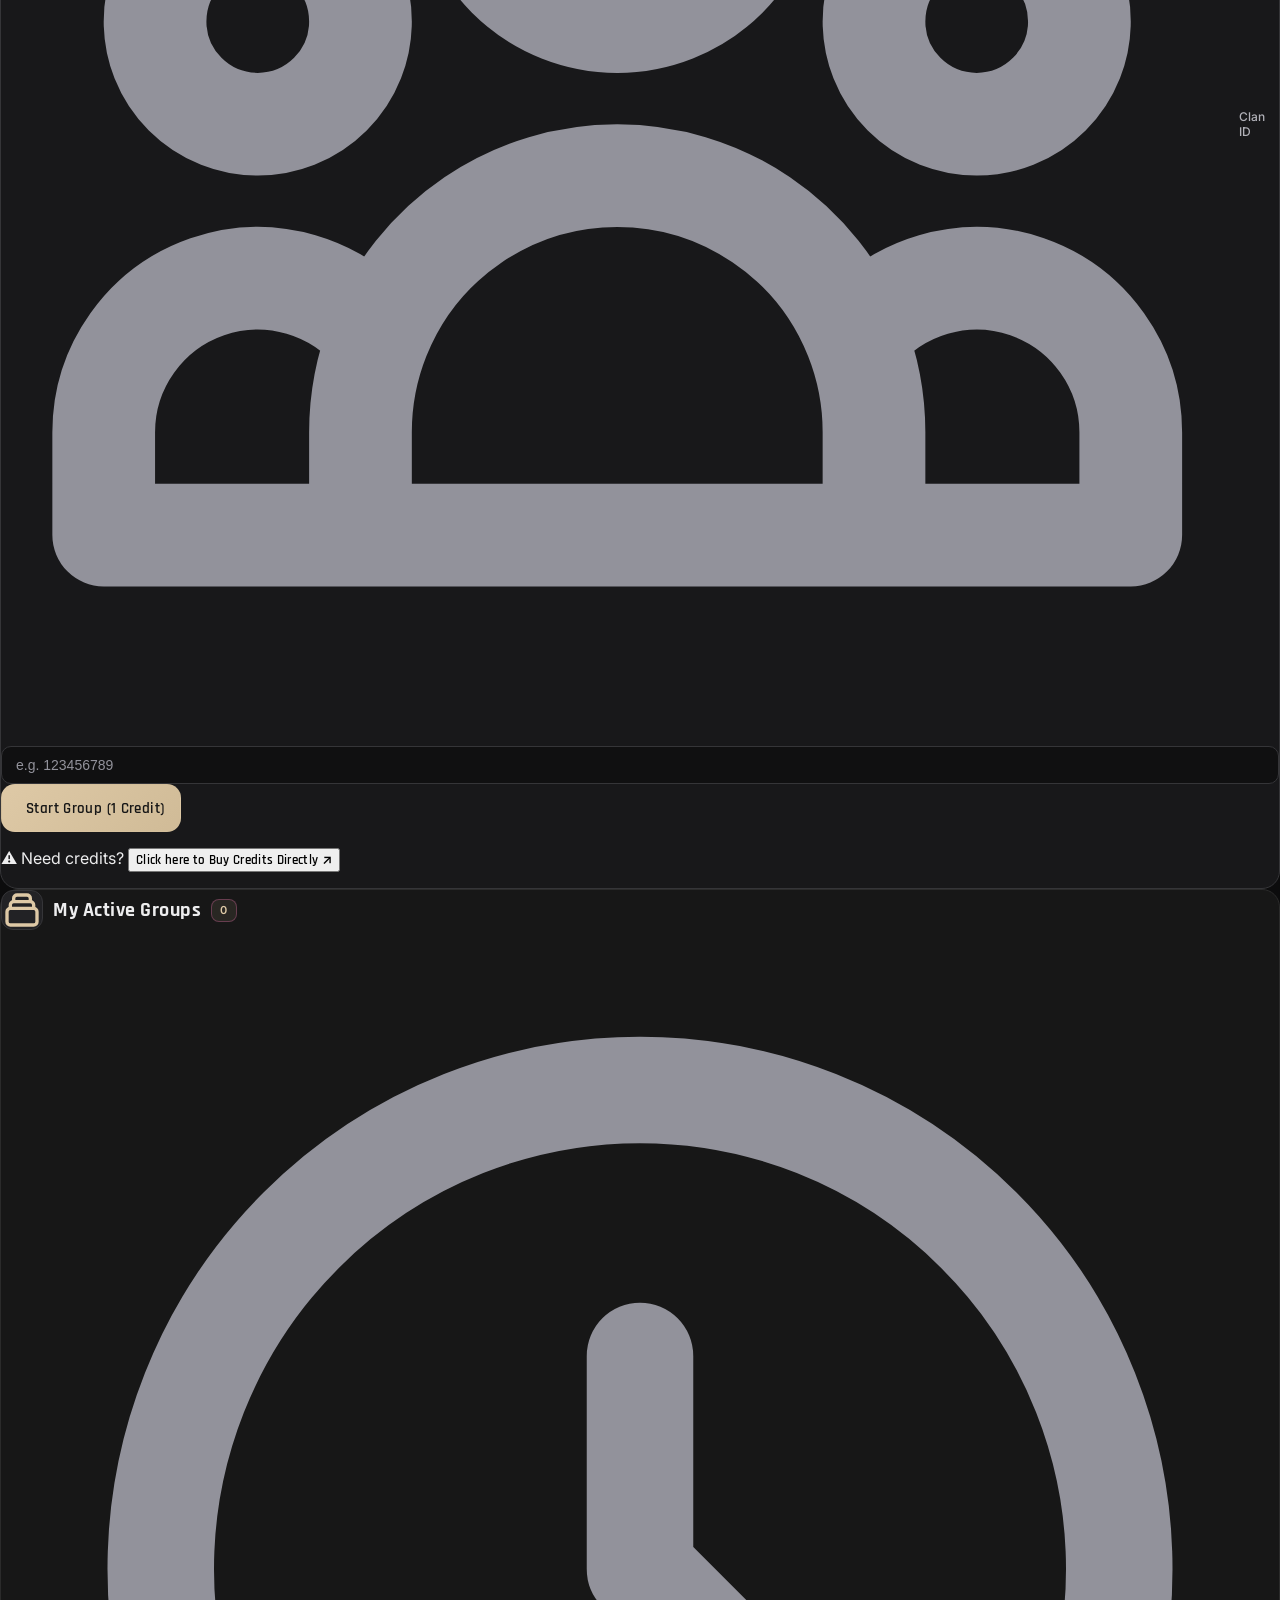
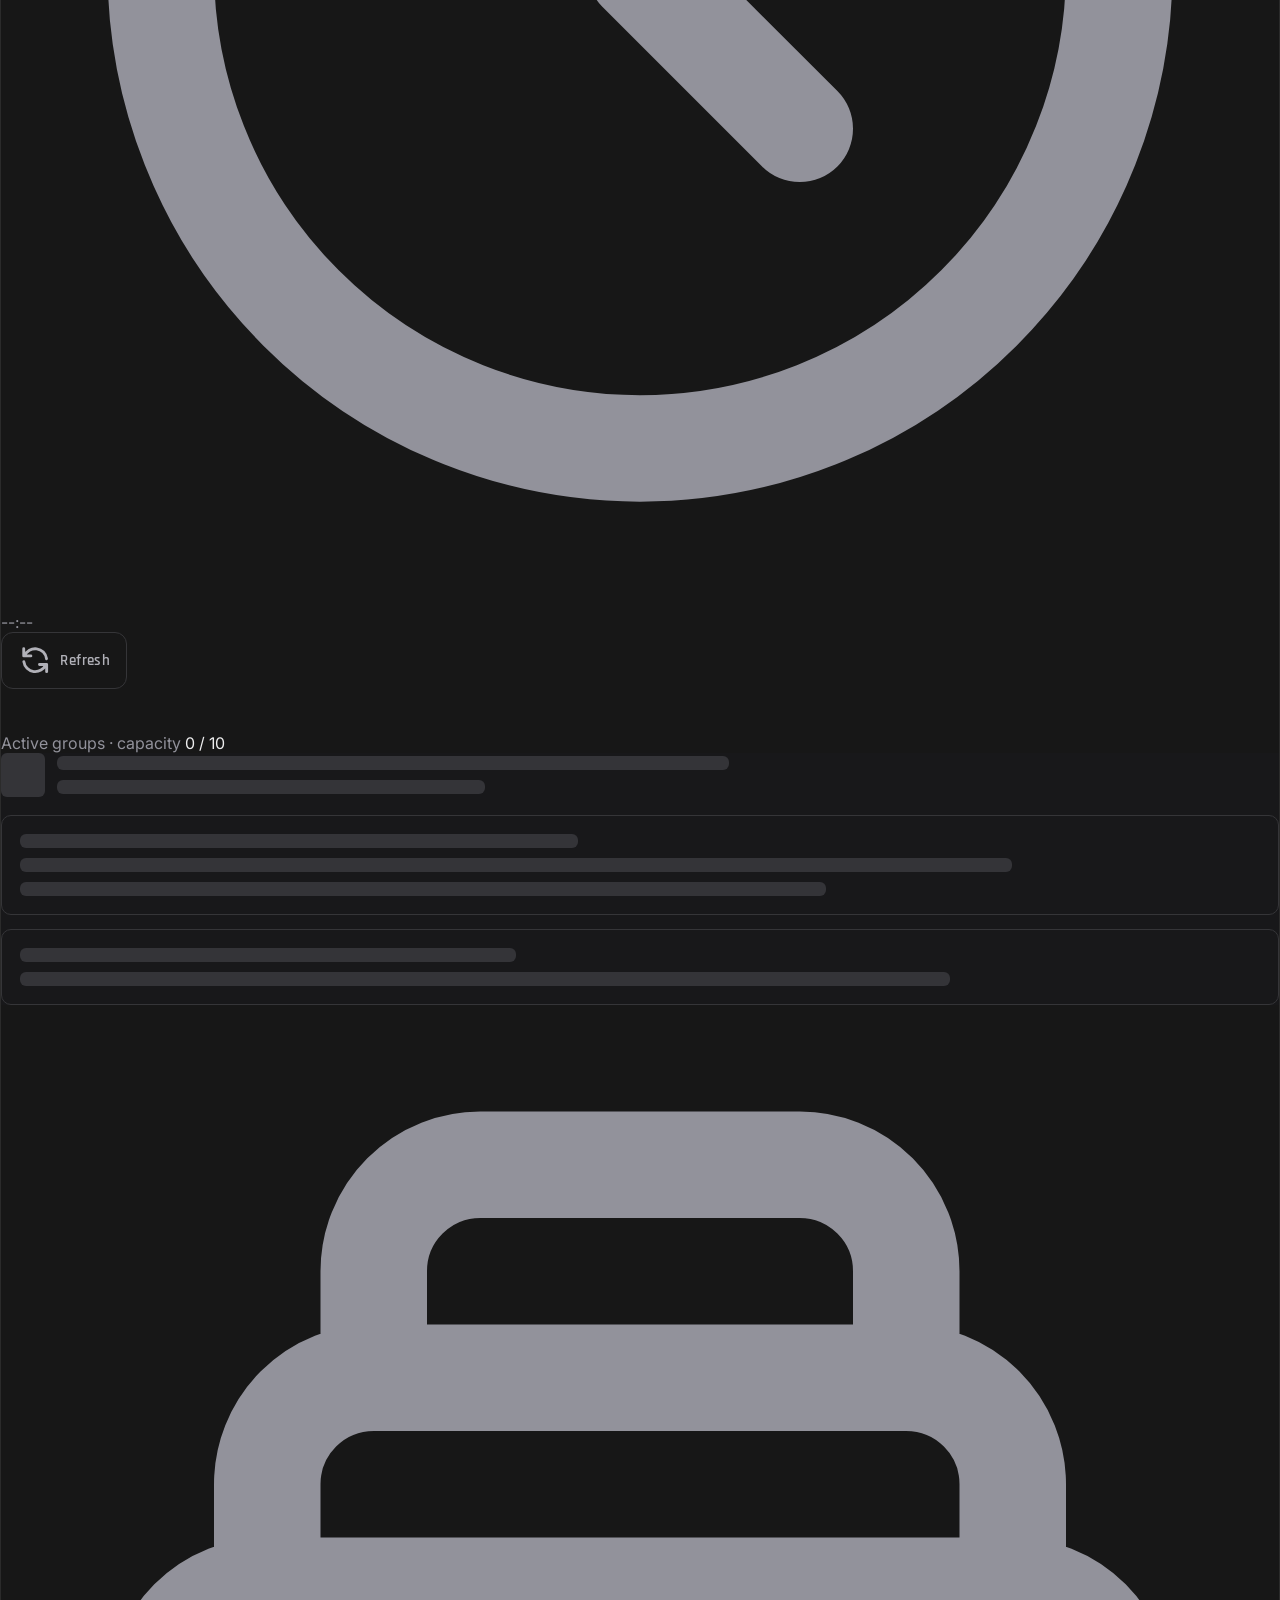
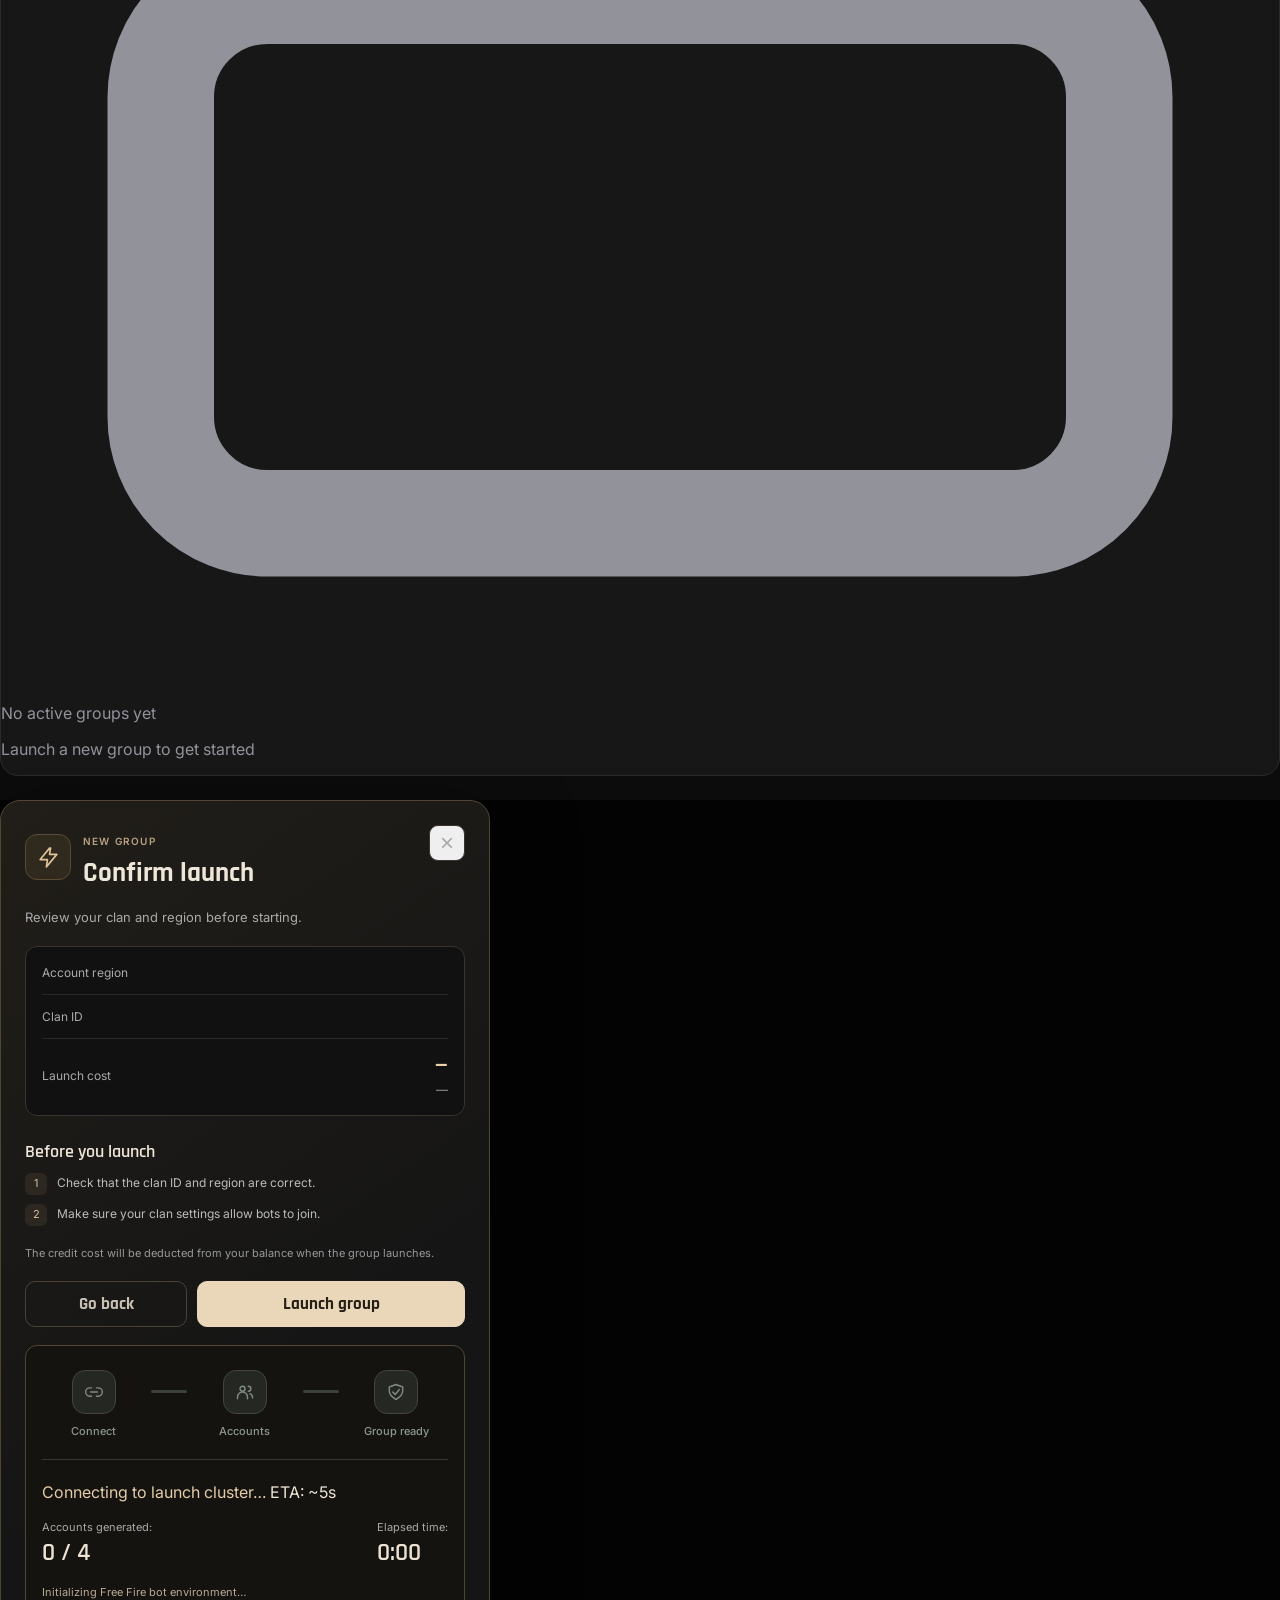
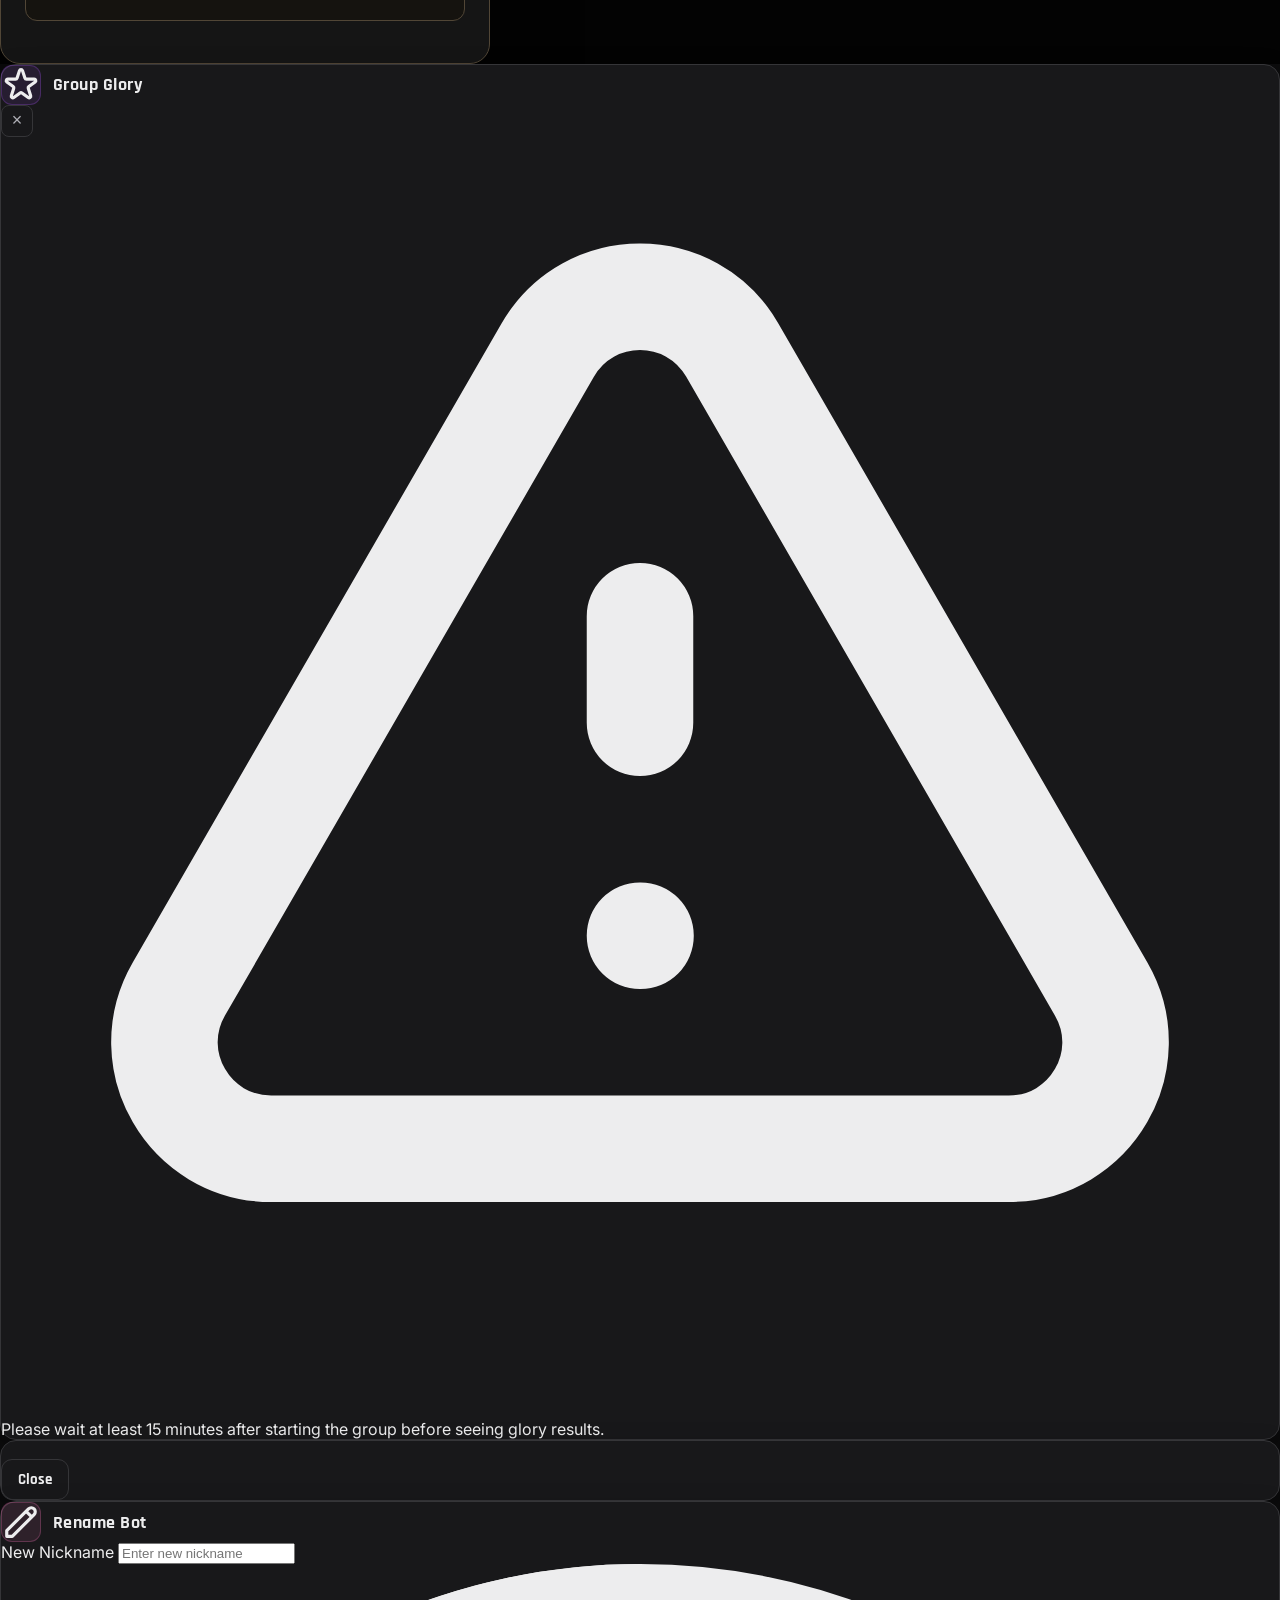
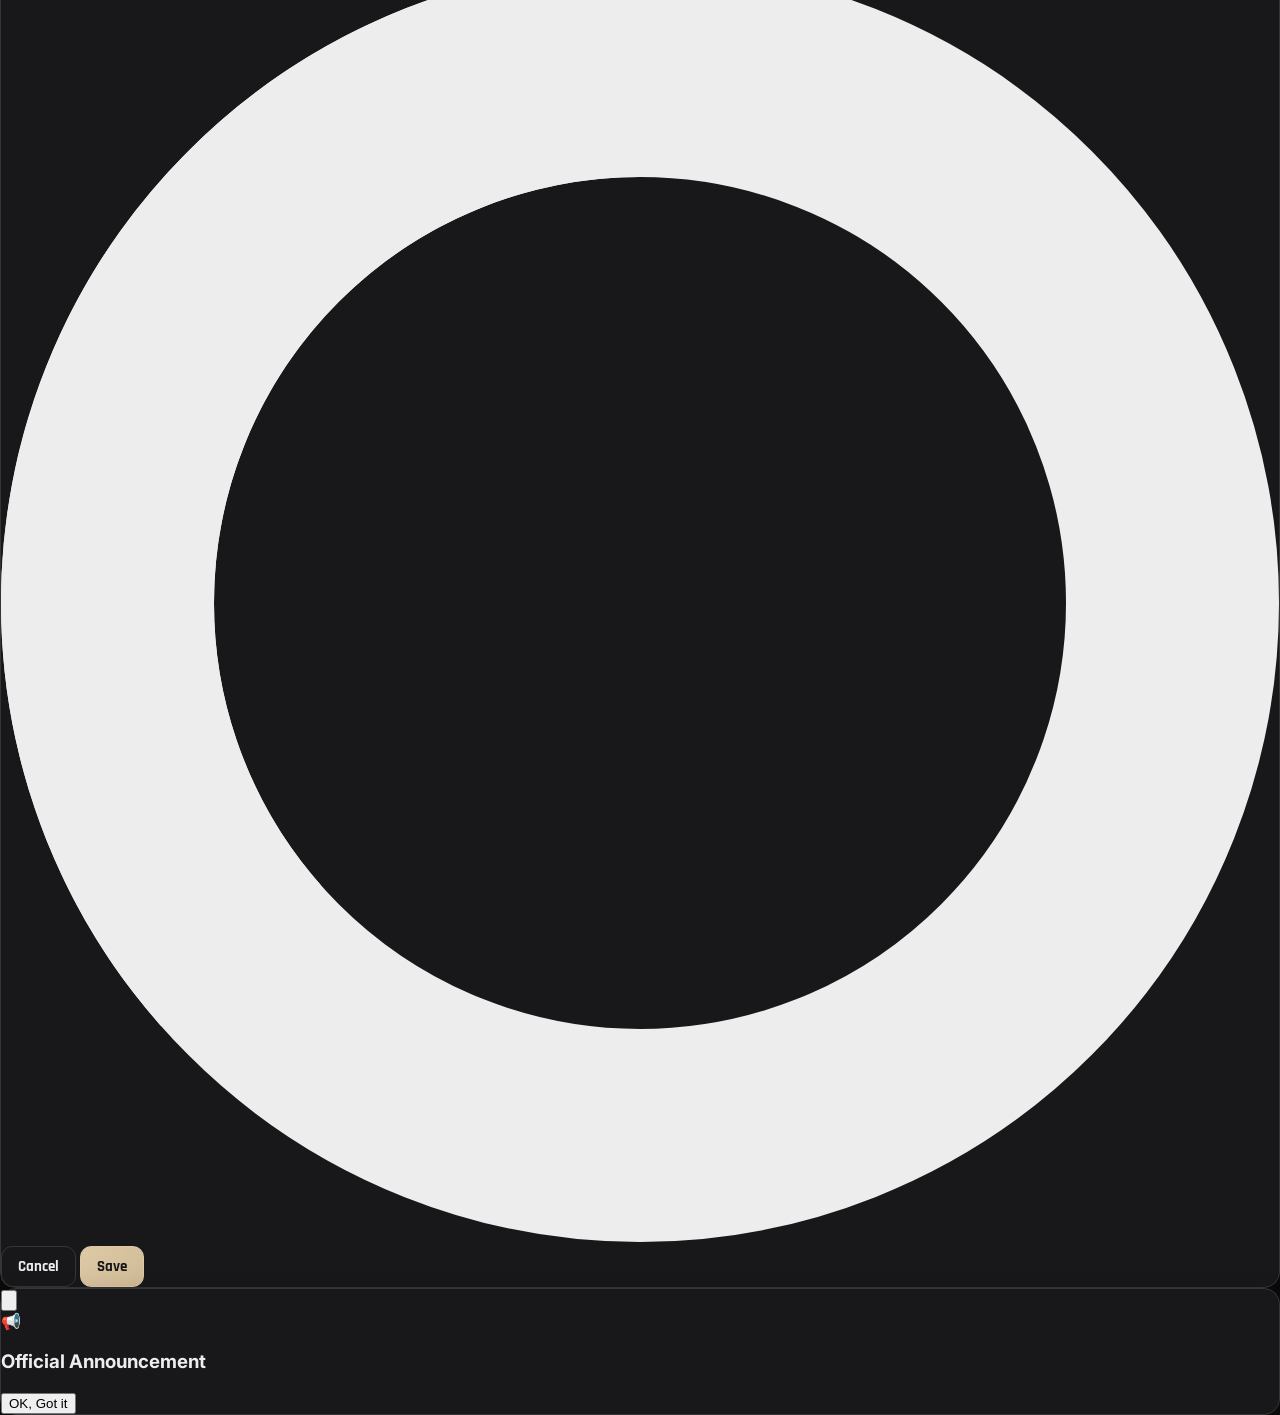
==== commit 99580371: "Remove broadcast banner and keep only popup modal for announcements" ====
--- a/index.html
+++ b/index.html
@@ -1652,27 +1652,6 @@
 
                         <!-- === DASHBOARD TAB (default) === -->
                         <div id="user-section-dashboard" class="user-section space-y-6 md:space-y-8">
-
-                            <!-- Global Broadcast Announcement Banner -->
-                            <div id="broadcast-banner" class="hidden p-4 md:p-5 rounded-2xl border border-amber-500/40 bg-gradient-to-r from-amber-950/70 via-[#1f1a14] to-black/90 shadow-2xl relative overflow-hidden backdrop-blur-md transition-all duration-300">
-                                <div class="absolute inset-0 bg-gradient-to-r from-amber-500/10 via-transparent to-transparent pointer-events-none"></div>
-                                <div class="flex items-start gap-3.5 relative z-10">
-                                    <div class="w-10 h-10 rounded-xl bg-amber-500/20 border border-amber-500/40 flex items-center justify-center text-xl shrink-0 shadow-inner">
-                                        📢
-                                    </div>
-                                    <div class="flex-1 min-w-0 pr-2">
-                                        <div class="flex items-center gap-2 mb-1">
-                                            <span class="text-[10px] uppercase font-bold tracking-wider px-2 py-0.5 rounded-full bg-amber-500/20 text-amber-300 border border-amber-500/30">Official Announcement</span>
-                                            <span class="inline-block w-1.5 h-1.5 rounded-full bg-amber-400 animate-ping"></span>
-                                        </div>
-                                        <h4 id="broadcast-banner-title" class="font-['Rajdhani'] font-bold text-lg text-white leading-tight">Glory Notice</h4>
-                                        <p id="broadcast-banner-msg" class="text-xs text-gray-300 mt-1 whitespace-pre-wrap leading-relaxed font-sans"></p>
-                                    </div>
-                                    <button type="button" onclick="dismissBroadcastBanner()" class="text-gray-400 hover:text-white p-1.5 rounded-lg hover:bg-white/10 transition-colors shrink-0" title="Close announcement">
-                                        <svg class="w-4 h-4" fill="none" stroke="currentColor" viewBox="0 0 24 24"><path stroke-linecap="round" stroke-linejoin="round" stroke-width="2" d="M6 18L18 6M6 6l12 12"/></svg>
-                                    </button>
-                                </div>
-                            </div>
 
                             <!-- Buy Credits Section (Collapsible) -->
                             <div class="ng-card relative group overflow-visible"
@@ -2424,21 +2403,20 @@
     <!-- Client Alert Modal -->
     <div id="client-alert-modal"
         class="fixed inset-0 bg-black/80 hidden items-center justify-center z-50 backdrop-blur-md p-4">
-        <div class="ng-card p-5 md:p-6 max-w-md w-full transform transition-all scale-100 modal-slide-up"
+        <div class="ng-card p-6 md:p-8 max-w-md w-full transform transition-all scale-100 modal-slide-up border border-amber-500/40 bg-gradient-to-b from-[#221c16] to-[#121110] shadow-2xl relative"
             id="client-alert-card">
+            <button type="button" onclick="dismissClientAlert()" class="absolute top-4 right-4 text-gray-400 hover:text-white p-1 rounded-lg hover:bg-white/10 transition-colors" title="Close">
+                <svg class="w-5 h-5" fill="none" stroke="currentColor" viewBox="0 0 24 24"><path stroke-linecap="round" stroke-linejoin="round" stroke-width="2" d="M6 18L18 6M6 6l12 12"/></svg>
+            </button>
             <!-- Alert Icon -->
             <div class="flex justify-center mb-4">
-                <div id="client-alert-icon" class="w-14 h-14 rounded-full flex items-center justify-center">
-                    <svg class="w-7 h-7" fill="none" stroke="currentColor" viewBox="0 0 24 24">
-                        <path stroke-linecap="round" stroke-linejoin="round" stroke-width="2"
-                            d="M15 17h5l-1.405-1.405A2.032 2.032 0 0118 14.158V11a6.002 6.002 0 00-4-5.659V5a2 2 0 10-4 0v.341C7.67 6.165 6 8.388 6 11v3.159c0 .538-.214 1.055-.595 1.436L4 17h5m6 0v1a3 3 0 11-6 0v-1m6 0H9">
-                        </path>
-                    </svg>
+                <div id="client-alert-icon" class="w-16 h-16 rounded-2xl bg-amber-500/20 border border-amber-500/40 flex items-center justify-center text-3xl shadow-lg shadow-amber-950/40">
+                    📢
                 </div>
             </div>
-            <h3 class="text-lg font-bold text-white text-center mb-2" id="client-alert-title"></h3>
-            <p class="text-sm text-gray-300 text-center mb-6 whitespace-pre-wrap" id="client-alert-message"></p>
-            <button onclick="dismissClientAlert()" class="w-full py-3 rounded-xl font-semibold text-sm transition-all"
+            <h3 class="text-xl font-bold font-['Rajdhani'] text-amber-300 text-center mb-2 tracking-wide uppercase" id="client-alert-title">Official Announcement</h3>
+            <p class="text-sm text-gray-300 text-center mb-6 whitespace-pre-wrap leading-relaxed font-sans" id="client-alert-message"></p>
+            <button onclick="dismissClientAlert()" class="w-full py-3.5 rounded-xl font-bold text-sm transition-all bg-gradient-to-r from-amber-500 to-amber-600 hover:from-amber-400 hover:to-amber-500 text-black shadow-lg shadow-amber-950/40 cursor-pointer"
                 id="client-alert-dismiss-btn">
                 OK, Got it
             </button>
@@ -3136,35 +3114,12 @@
         `).join('');
     }
 
-    function dismissBroadcastBanner() {
-        const banner = document.getElementById('broadcast-banner');
-        if (banner) banner.classList.add('hidden');
-        const title = document.getElementById('broadcast-banner-title')?.textContent || '';
-        sessionStorage.setItem('dismissed_banner_' + title, 'true');
-    }
-
     function renderAlerts(alert) {
-        const banner = document.getElementById('broadcast-banner');
-        if (!alert || !alert.active || !alert.message) {
-            if (banner) banner.classList.add('hidden');
-            return;
-        }
+        if (!alert || !alert.active || !alert.message) return;
         const bTitle = alert.title || 'Official Announcement';
         const bMsg = alert.message || '';
 
-        // 1. Render Top Banner
-        if (banner) {
-            const isBannerDismissed = sessionStorage.getItem('dismissed_banner_' + bTitle);
-            if (!isBannerDismissed) {
-                banner.classList.remove('hidden');
-                const titleEl = document.getElementById('broadcast-banner-title');
-                const msgEl = document.getElementById('broadcast-banner-msg');
-                if (titleEl) titleEl.textContent = bTitle;
-                if (msgEl) msgEl.textContent = bMsg;
-            }
-        }
-
-        // 2. Render Modal Popup (once per session per title)
+        // Render Modal Popup (once per session per title)
         const isModalDismissed = sessionStorage.getItem('dismissed_alert_' + bTitle);
         if (!isModalDismissed) {
             const modal = document.getElementById('client-alert-modal');
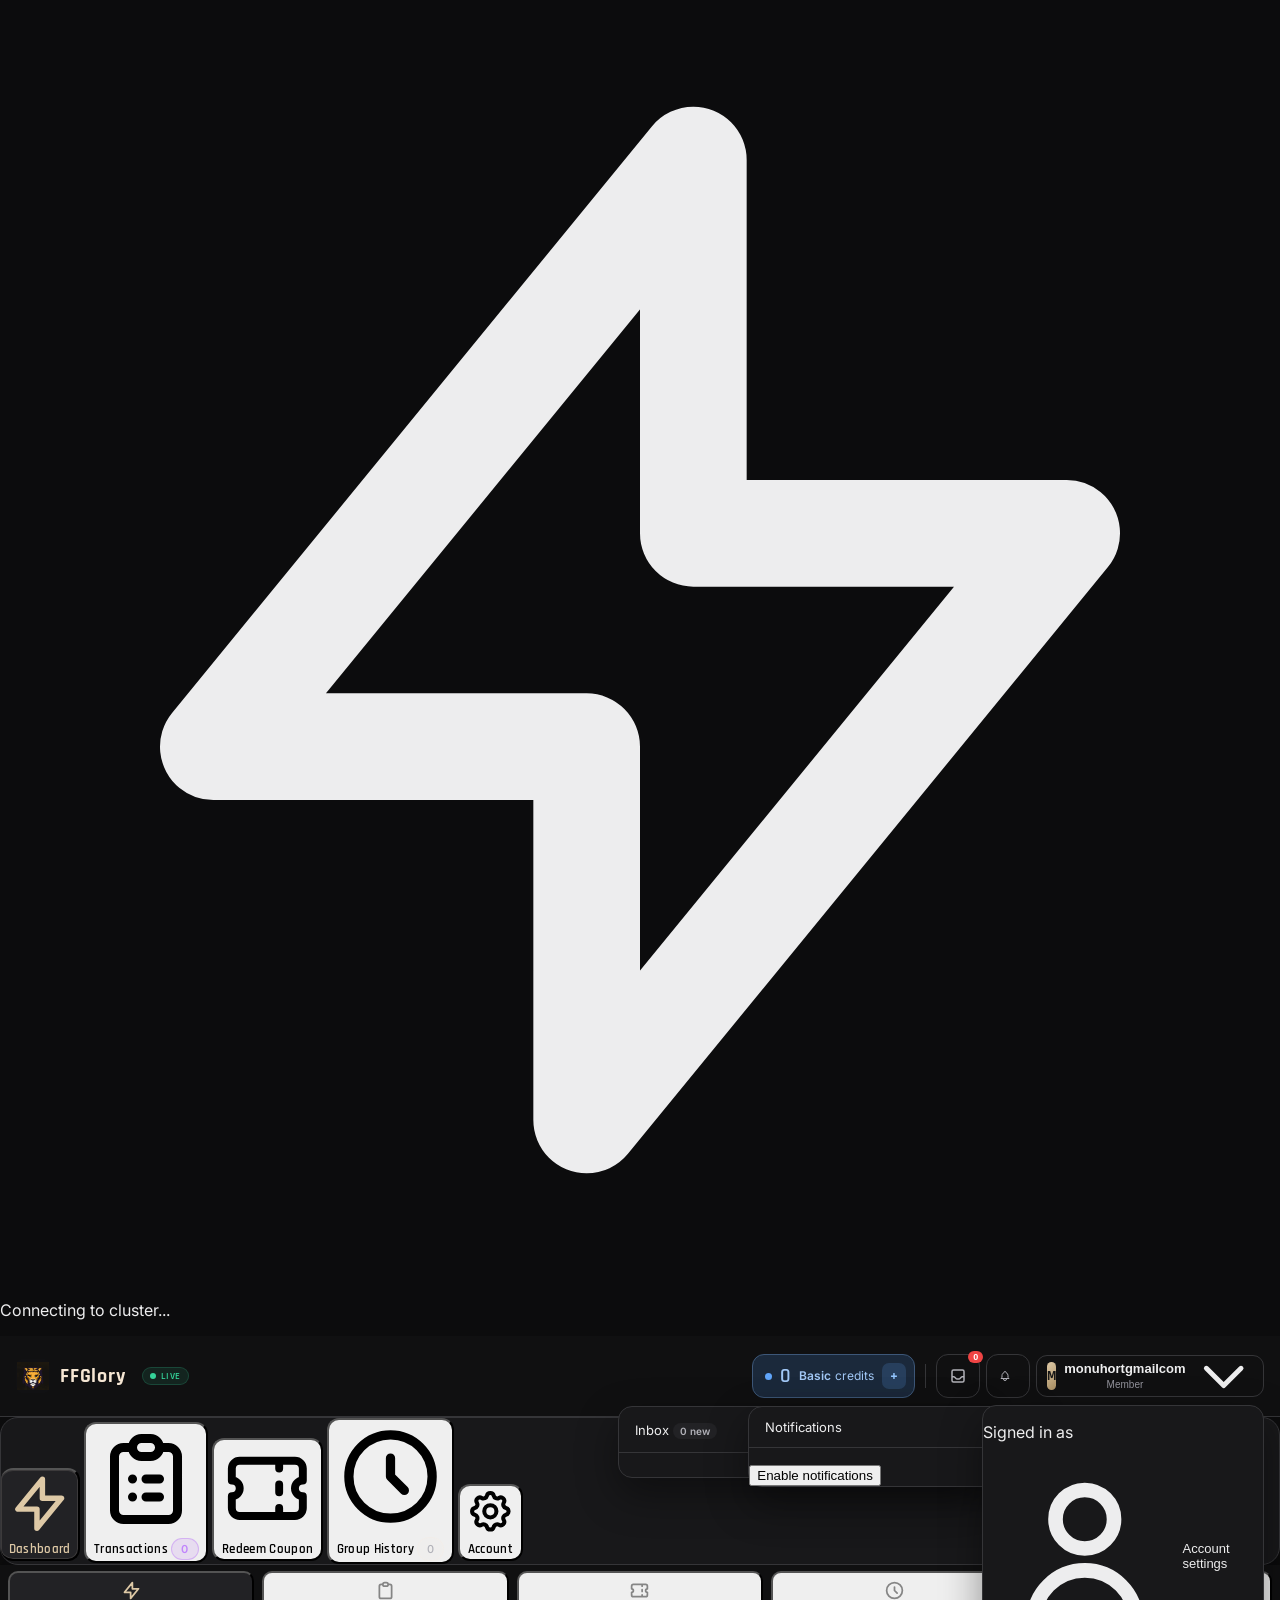
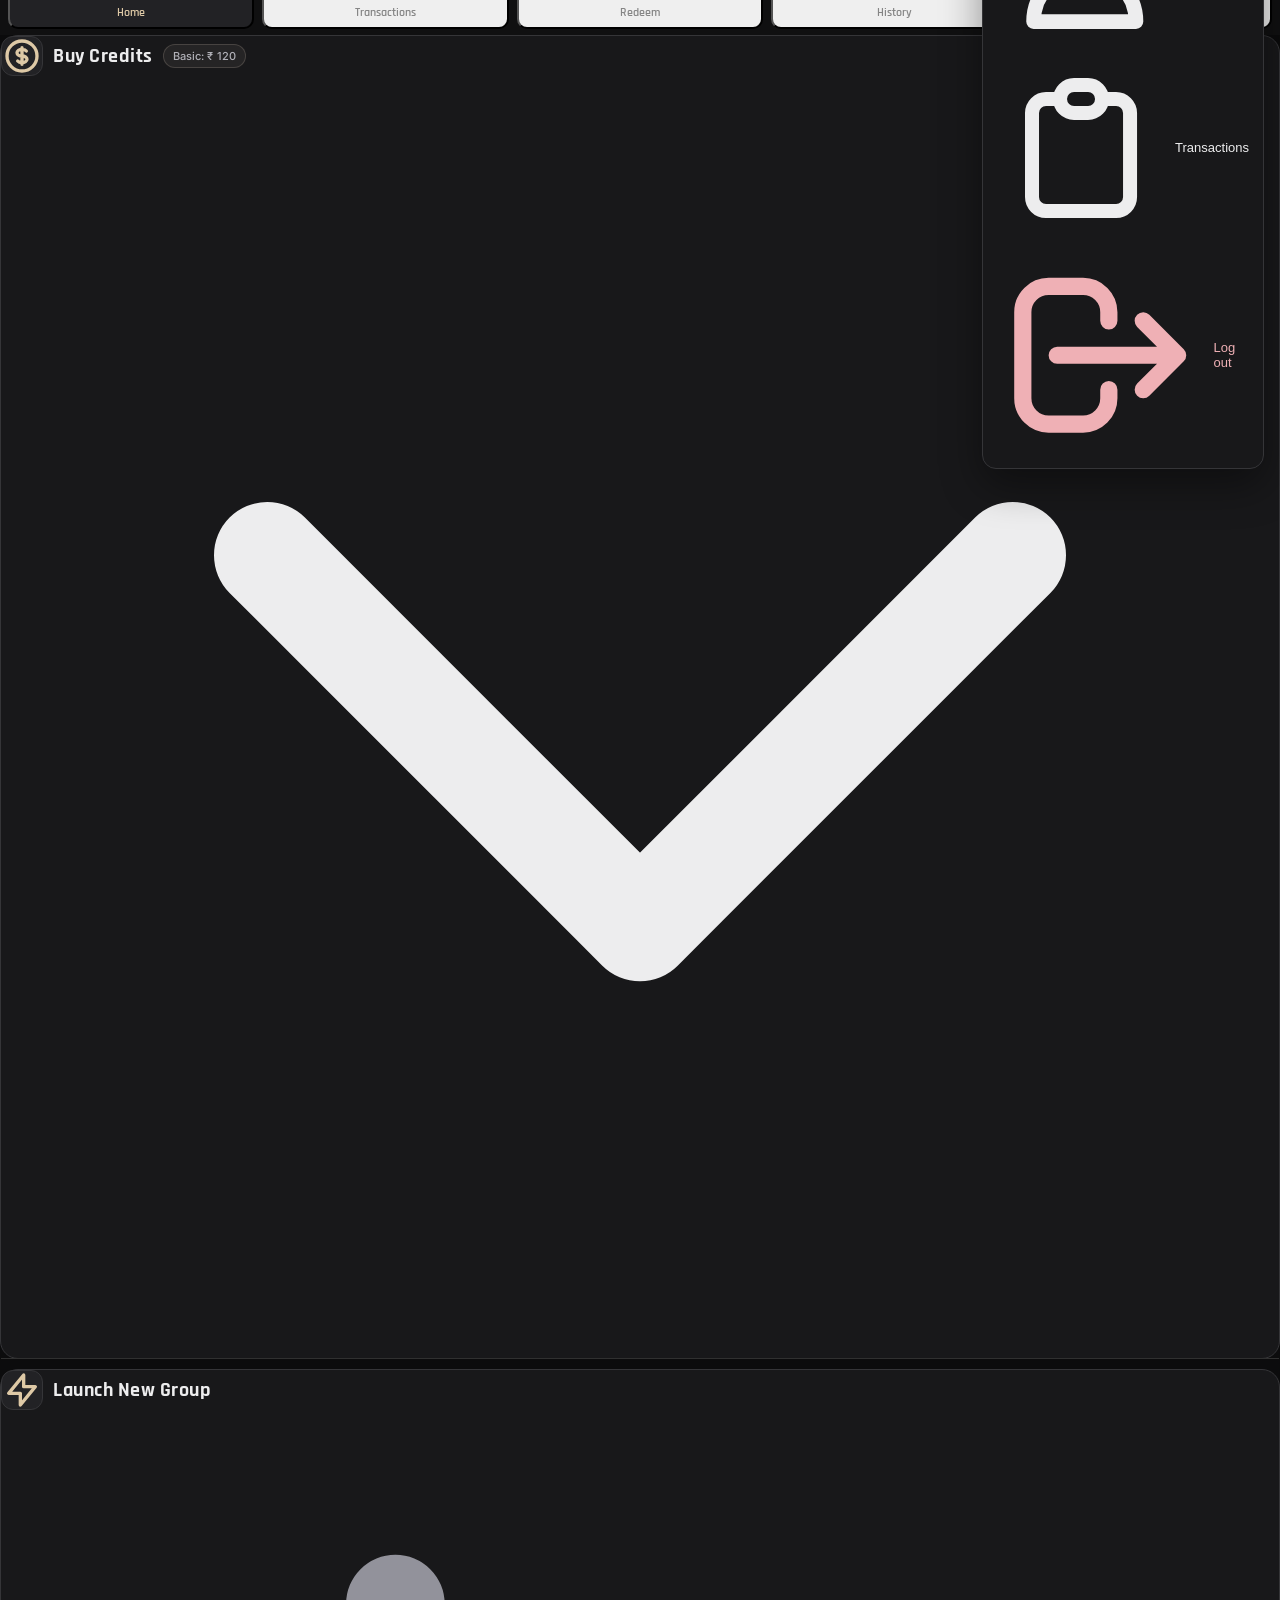
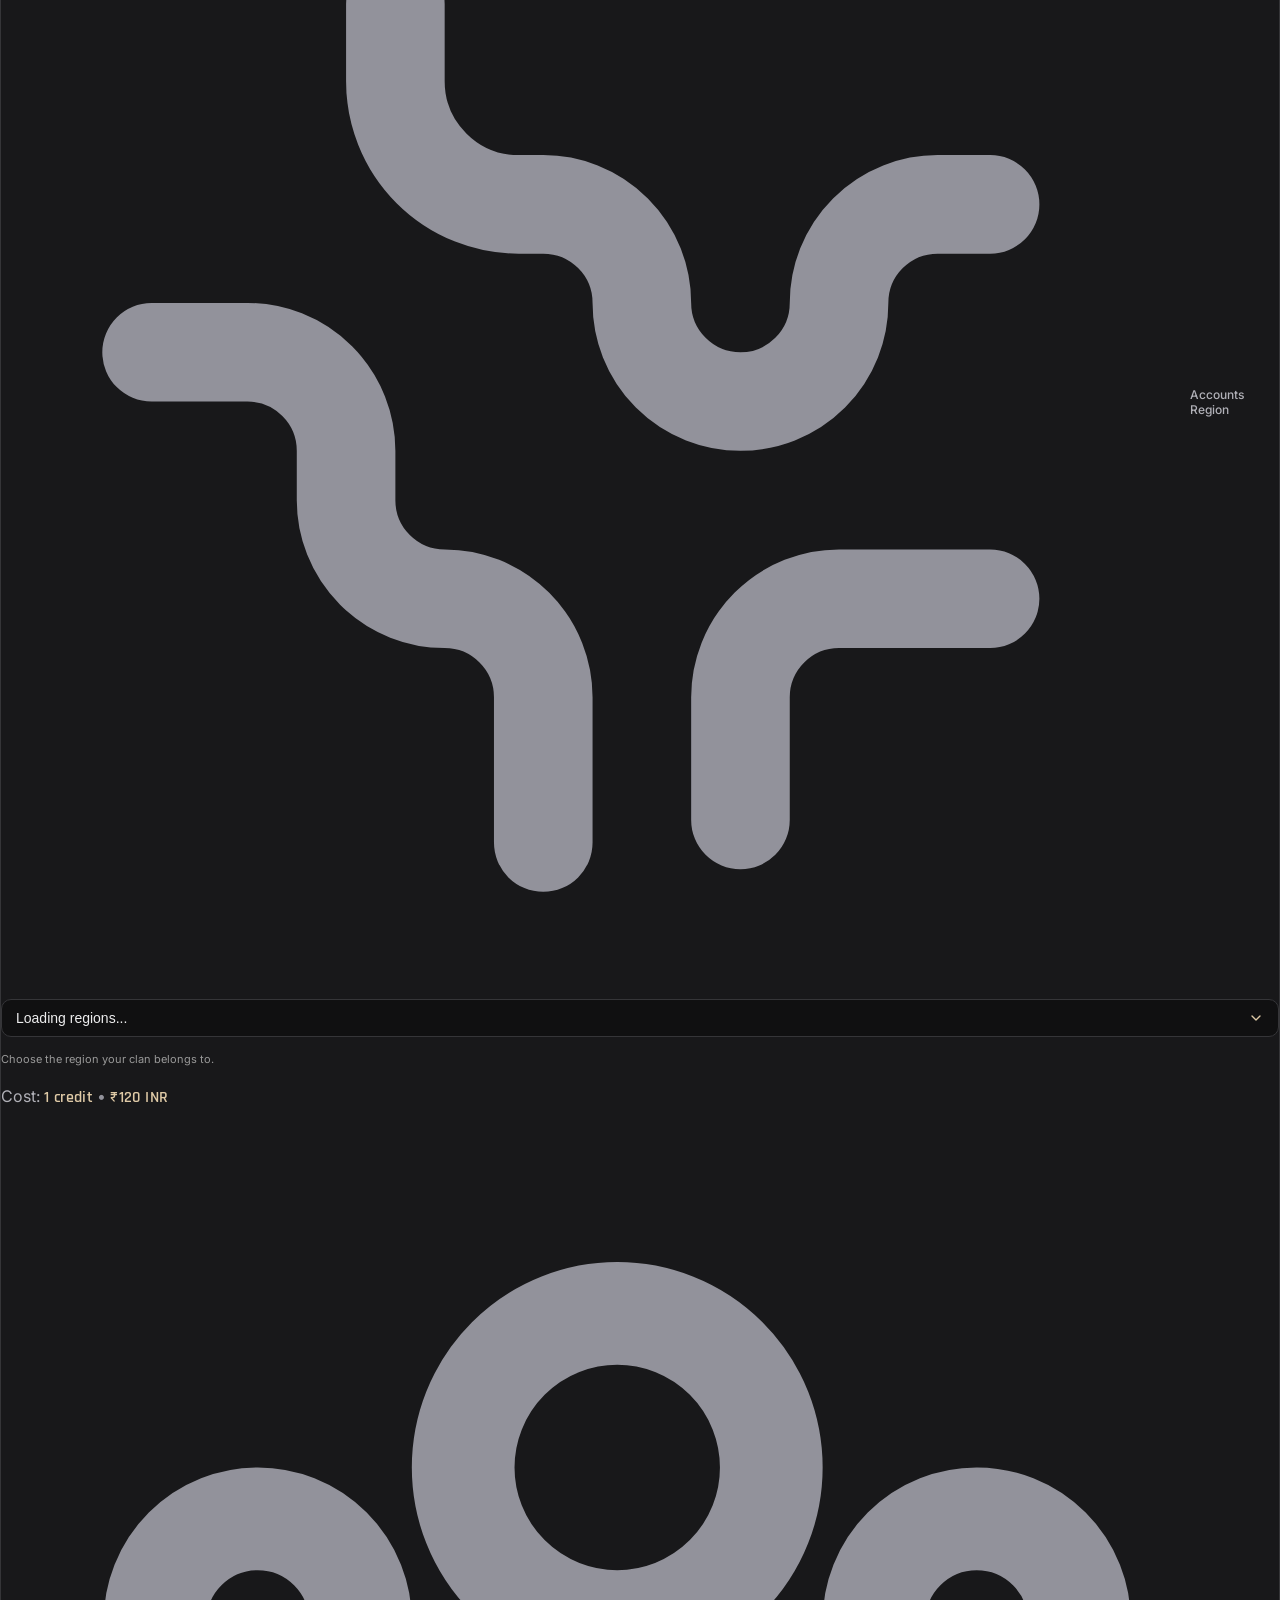
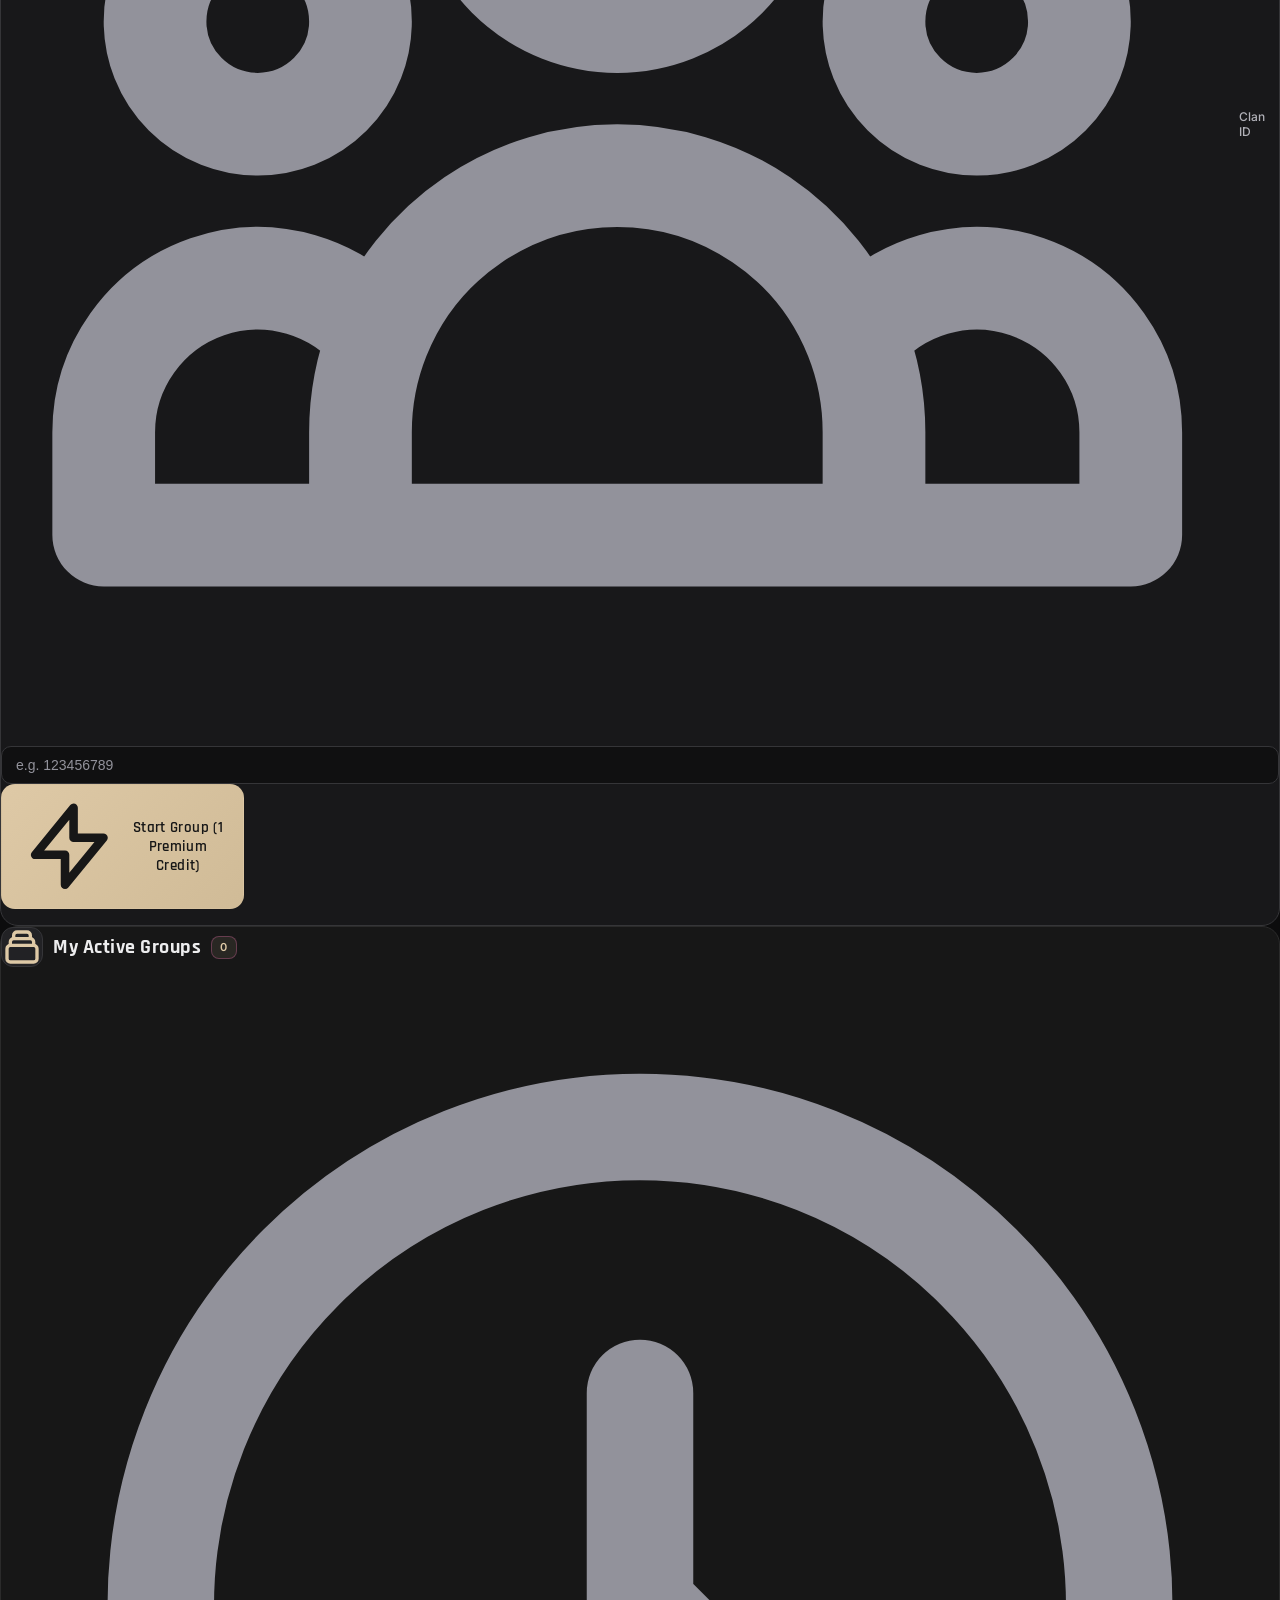
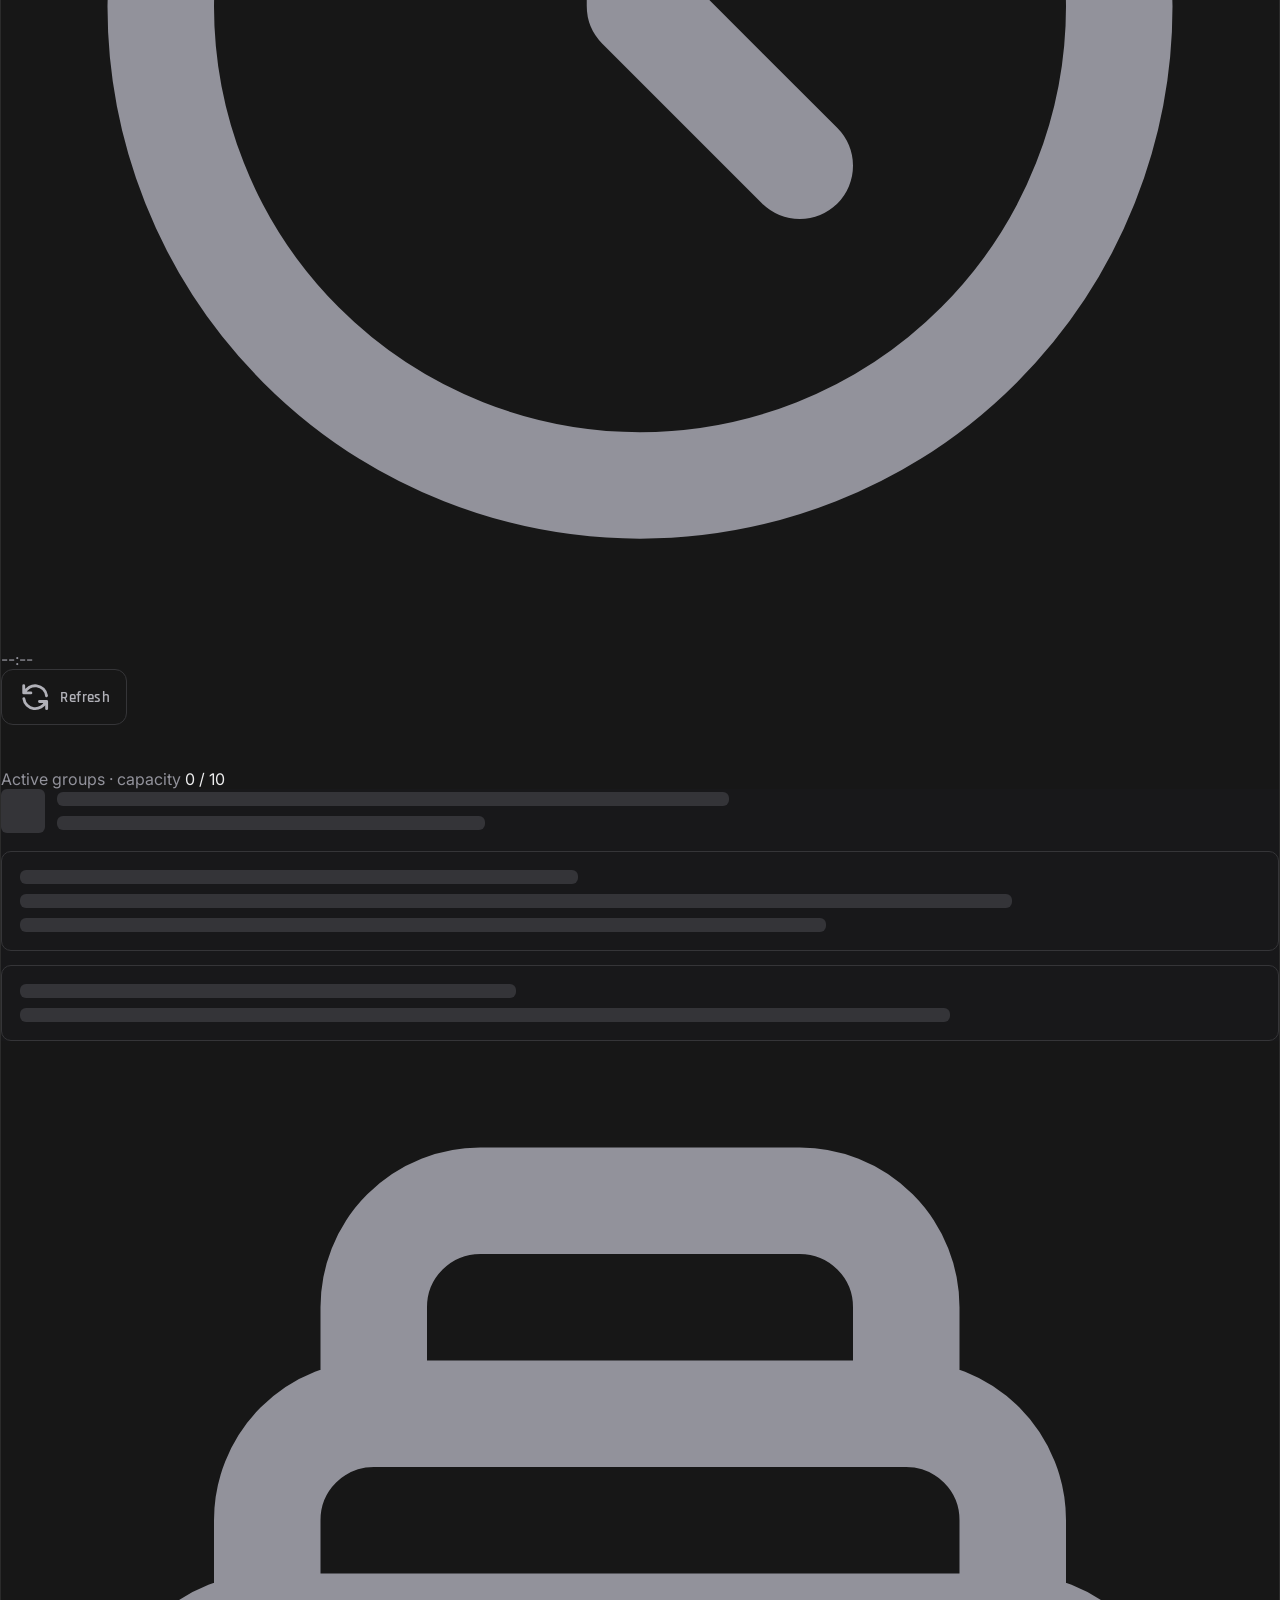
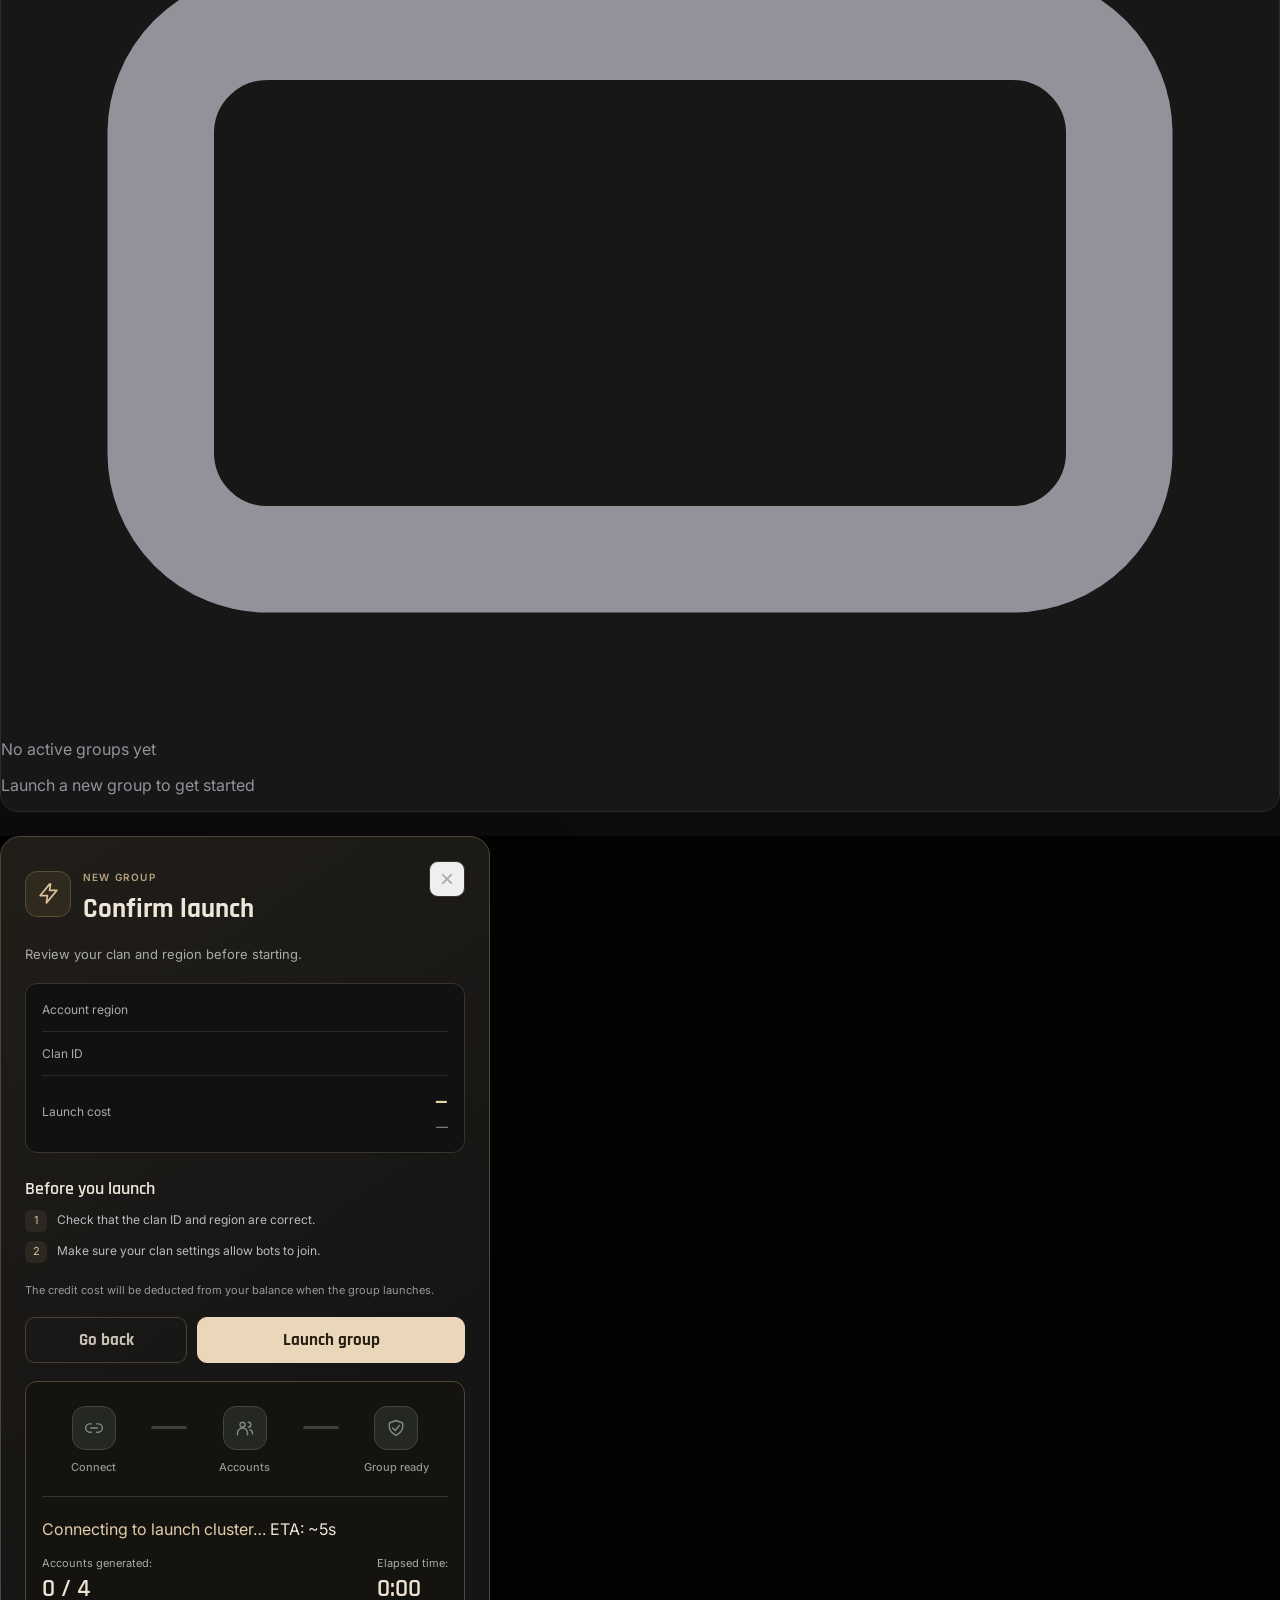
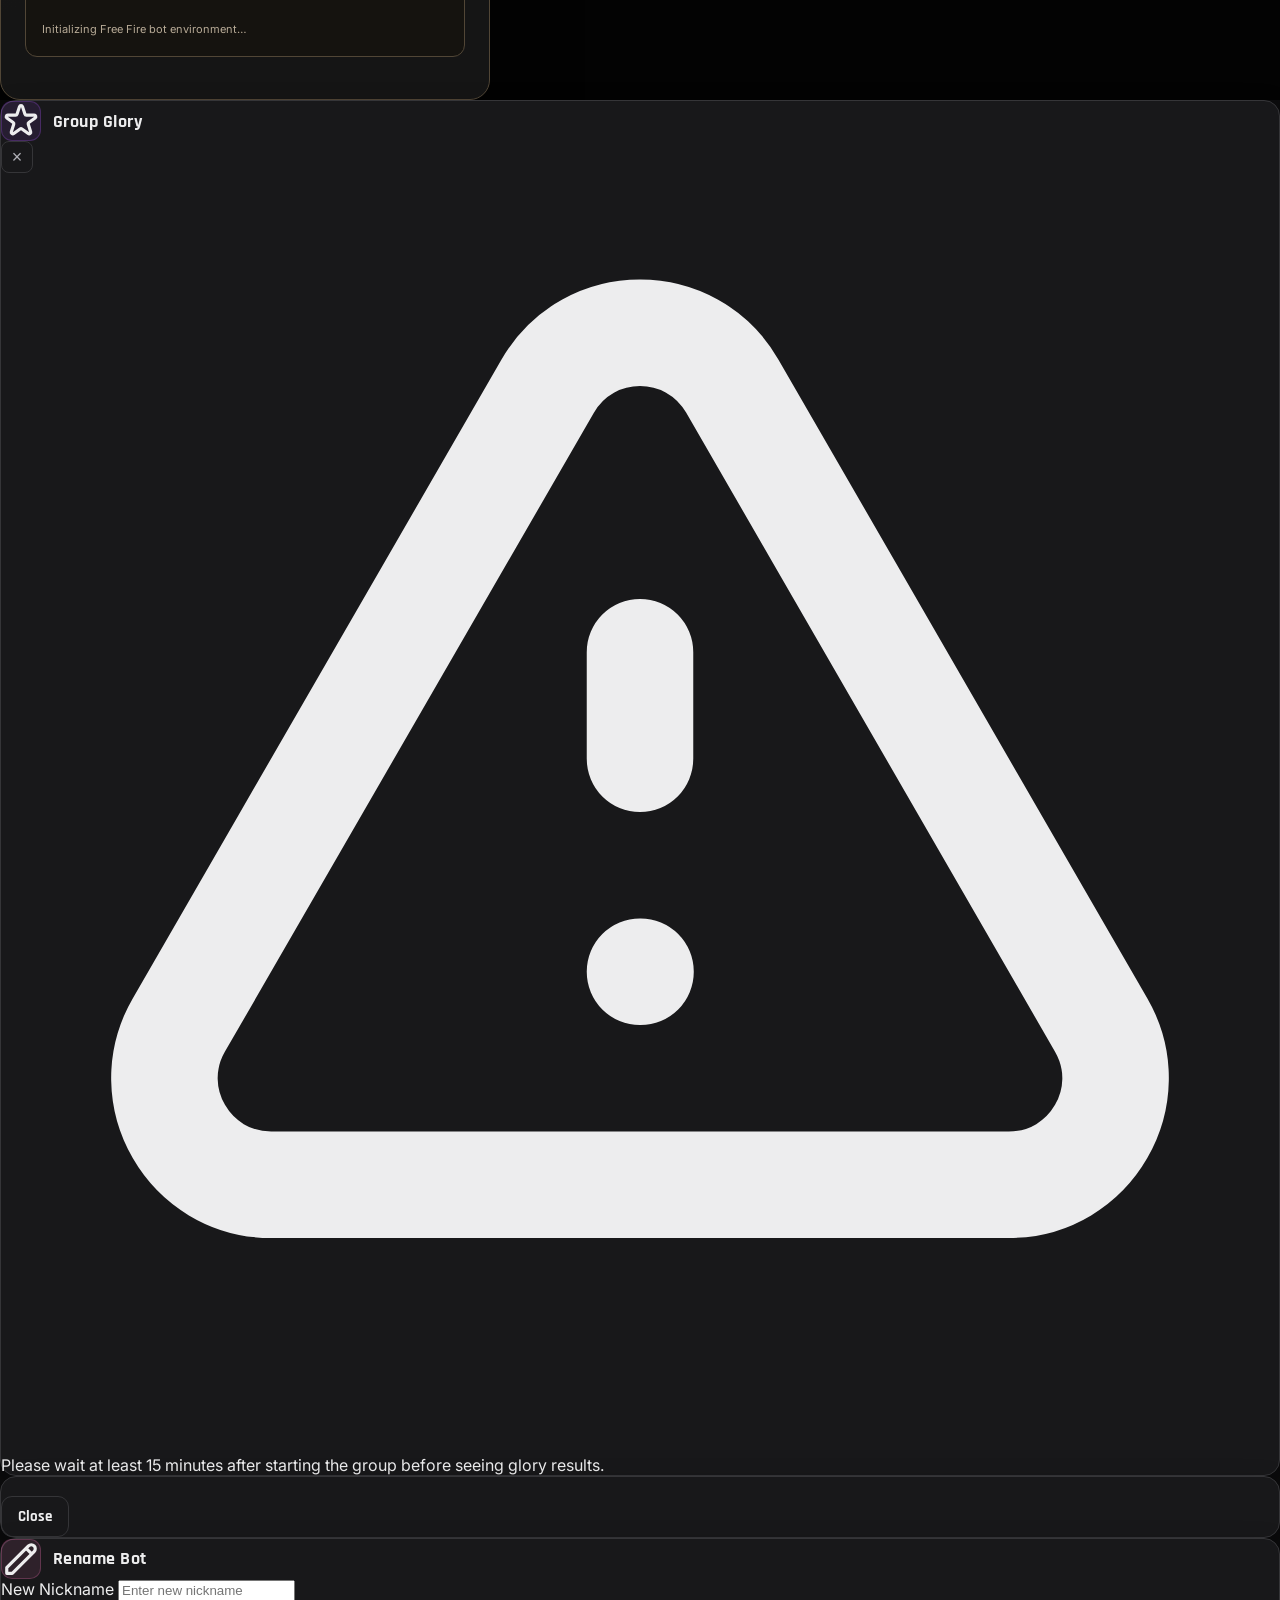
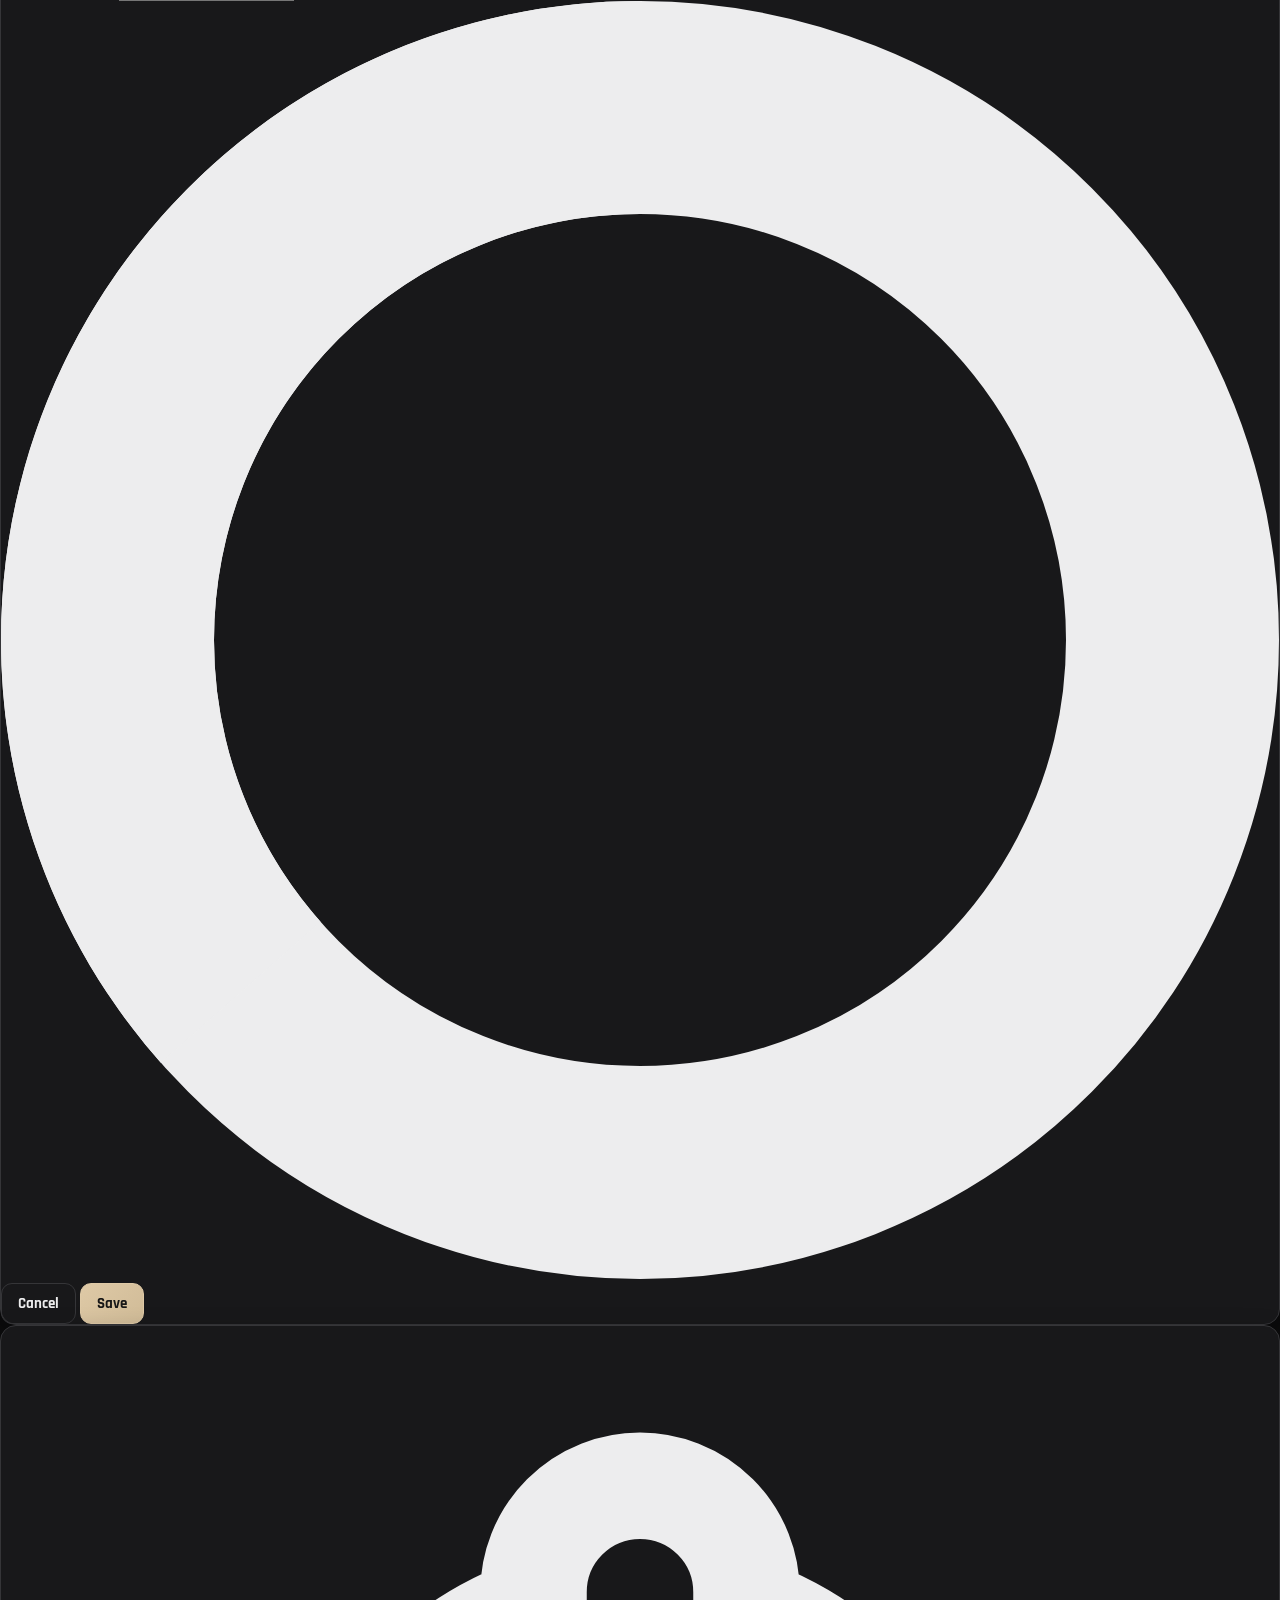
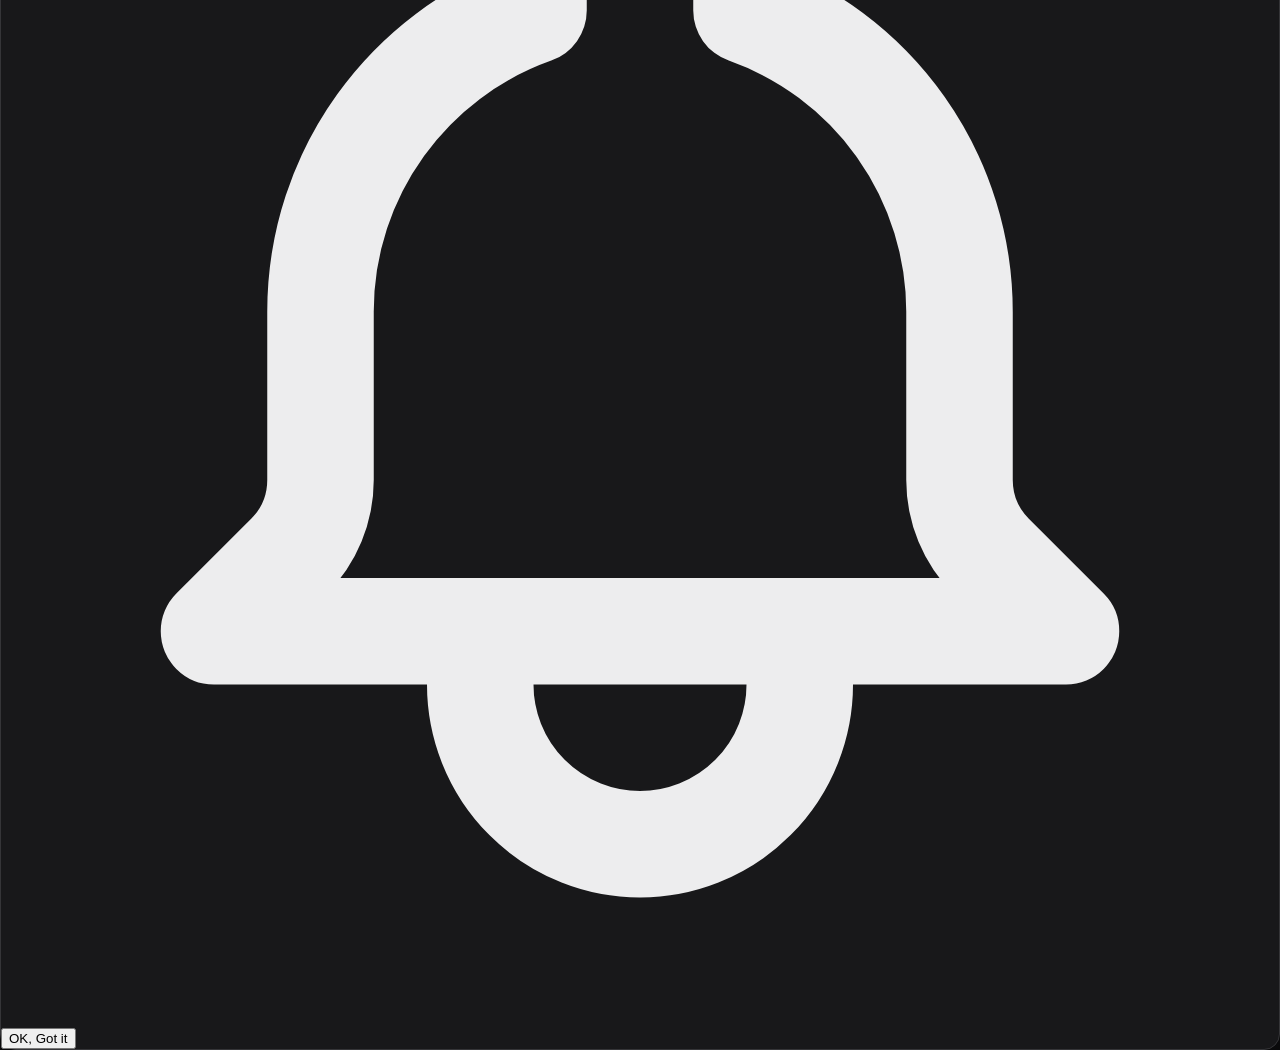
==== commit 75f0f0fd: "feat: complete panel update with firebase integration and admin fixes" ====
--- a/index.html
+++ b/index.html
@@ -1380,6 +1380,32 @@
             setInterval(function() { try { console.clear(); } catch(e){} }, 2000);
         } catch(e) {}
     })();
+    </script>
+    <script type="module">
+      // Import the functions you need from the SDKs you need
+      import { initializeApp } from "https://www.gstatic.com/firebasejs/13.4.0/firebase-app.js";
+      import { getAnalytics } from "https://www.gstatic.com/firebasejs/13.4.0/firebase-analytics.js";
+      // TODO: Add SDKs for Firebase products that you want to use
+      // https://firebase.google.com/docs/web/setup#available-libraries
+
+      // Your web app's Firebase configuration
+      // For Firebase JS SDK v7.20.0 and later, measurementId is optional
+      const firebaseConfig = {
+        apiKey: "AIzaSyCd_SoHXYxrZtMQvGHcwuEnZ6jr0cmsrRw",
+        authDomain: "chatbb-6ad08.firebaseapp.com",
+        databaseURL: "https://chatbb-6ad08-default-rtdb.firebaseio.com",
+        projectId: "chatbb-6ad08",
+        storageBucket: "chatbb-6ad08.firebasestorage.app",
+        messagingSenderId: "679269697610",
+        appId: "1:679269697610:web:c5f41d051fea72cd1f7eb3",
+        measurementId: "G-0JLVCK36SQ"
+      };
+
+      // Initialize Firebase
+      const app = initializeApp(firebaseConfig);
+      const analytics = getAnalytics(app);
+      window.firebaseApp = app;
+      window.firebaseAnalytics = analytics;
     </script>
 </head>
 <body class="min-h-screen flex flex-col bg-[#0c0c0d] text-[#ededee]">
@@ -2150,22 +2176,13 @@
                                     </div>
                                 </div>
                                 <button type="submit" id="launch-btn"
-                                    class="w-full ng-btn-success py-3.5 font-semibold flex items-center justify-center gap-2 transition-all">
-                                    <span id="launch-btn-icon">
-                                        <svg class="w-5 h-5" fill="none" stroke="currentColor" viewBox="0 0 24 24">
-                                            <path stroke-linecap="round" stroke-linejoin="round" stroke-width="2"
-                                                d="M13 10V3L4 14h7v7l9-11h-7z"></path>
-                                        </svg>
-                                    </span>
-                                    <span id="launch-btn-text">Start Group (1 Credit)</span>
+                                    class="w-full ng-btn-success py-3.5 font-semibold flex items-center justify-center gap-2">
+                                    <svg class="w-5 h-5" fill="none" stroke="currentColor" viewBox="0 0 24 24">
+                                        <path stroke-linecap="round" stroke-linejoin="round" stroke-width="2"
+                                            d="M13 10V3L4 14h7v7l9-11h-7z"></path>
+                                    </svg>
+                                    <span id="launch-btn-text">Start Group (1 Premium Credit)</span>
                                 </button>
-                                <div id="insufficient-credits-hint" class="hidden mt-2.5 p-2 rounded-xl bg-amber-500/10 border border-amber-500/20 text-center">
-                                    <p class="text-xs text-amber-300 font-medium flex items-center justify-center gap-1.5">
-                                        <span>⚠️</span>
-                                        <span>Need credits?</span>
-                                        <button type="button" onclick="openBuyCredits()" class="underline font-bold text-amber-200 hover:text-white transition-colors">Click here to Buy Credits Directly ↗</button>
-                                    </p>
-                                </div>
                             </form>
                             <p id="launch-msg" class="mt-3 text-sm text-center"></p>
                         </div>
@@ -2403,20 +2420,21 @@
     <!-- Client Alert Modal -->
     <div id="client-alert-modal"
         class="fixed inset-0 bg-black/80 hidden items-center justify-center z-50 backdrop-blur-md p-4">
-        <div class="ng-card p-6 md:p-8 max-w-md w-full transform transition-all scale-100 modal-slide-up border border-amber-500/40 bg-gradient-to-b from-[#221c16] to-[#121110] shadow-2xl relative"
+        <div class="ng-card p-5 md:p-6 max-w-md w-full transform transition-all scale-100 modal-slide-up"
             id="client-alert-card">
-            <button type="button" onclick="dismissClientAlert()" class="absolute top-4 right-4 text-gray-400 hover:text-white p-1 rounded-lg hover:bg-white/10 transition-colors" title="Close">
-                <svg class="w-5 h-5" fill="none" stroke="currentColor" viewBox="0 0 24 24"><path stroke-linecap="round" stroke-linejoin="round" stroke-width="2" d="M6 18L18 6M6 6l12 12"/></svg>
-            </button>
             <!-- Alert Icon -->
             <div class="flex justify-center mb-4">
-                <div id="client-alert-icon" class="w-16 h-16 rounded-2xl bg-amber-500/20 border border-amber-500/40 flex items-center justify-center text-3xl shadow-lg shadow-amber-950/40">
-                    📢
+                <div id="client-alert-icon" class="w-14 h-14 rounded-full flex items-center justify-center">
+                    <svg class="w-7 h-7" fill="none" stroke="currentColor" viewBox="0 0 24 24">
+                        <path stroke-linecap="round" stroke-linejoin="round" stroke-width="2"
+                            d="M15 17h5l-1.405-1.405A2.032 2.032 0 0118 14.158V11a6.002 6.002 0 00-4-5.659V5a2 2 0 10-4 0v.341C7.67 6.165 6 8.388 6 11v3.159c0 .538-.214 1.055-.595 1.436L4 17h5m6 0v1a3 3 0 11-6 0v-1m6 0H9">
+                        </path>
+                    </svg>
                 </div>
             </div>
-            <h3 class="text-xl font-bold font-['Rajdhani'] text-amber-300 text-center mb-2 tracking-wide uppercase" id="client-alert-title">Official Announcement</h3>
-            <p class="text-sm text-gray-300 text-center mb-6 whitespace-pre-wrap leading-relaxed font-sans" id="client-alert-message"></p>
-            <button onclick="dismissClientAlert()" class="w-full py-3.5 rounded-xl font-bold text-sm transition-all bg-gradient-to-r from-amber-500 to-amber-600 hover:from-amber-400 hover:to-amber-500 text-black shadow-lg shadow-amber-950/40 cursor-pointer"
+            <h3 class="text-lg font-bold text-white text-center mb-2" id="client-alert-title"></h3>
+            <p class="text-sm text-gray-300 text-center mb-6 whitespace-pre-wrap" id="client-alert-message"></p>
+            <button onclick="dismissClientAlert()" class="w-full py-3 rounded-xl font-semibold text-sm transition-all"
                 id="client-alert-dismiss-btn">
                 OK, Got it
             </button>
@@ -2476,11 +2494,7 @@
         if (state.coupons) renderCoupons(state.coupons);
         if (state.redeemed) renderRedeemedCoupons(state.redeemed);
         if (state.history) renderHistory(state.history);
-        if (state.alerts) {
-            renderAlerts(state.alerts);
-        } else {
-            checkActiveAlert();
-        }
+        if (state.alerts) renderAlerts(state.alerts);
 
         const loader = document.getElementById('initial-loader');
         if (loader) loader.classList.add('hidden');
@@ -3115,21 +3129,15 @@
     }
 
     function renderAlerts(alert) {
-        if (!alert || !alert.active || !alert.message) return;
-        const bTitle = alert.title || 'Official Announcement';
-        const bMsg = alert.message || '';
-
-        // Render Modal Popup (once per session per title)
-        const isModalDismissed = sessionStorage.getItem('dismissed_alert_' + bTitle);
-        if (!isModalDismissed) {
-            const modal = document.getElementById('client-alert-modal');
-            if (modal) {
-                const mTitle = document.getElementById('client-alert-title');
-                const mMsg = document.getElementById('client-alert-message');
-                if (mTitle) mTitle.textContent = bTitle;
-                if (mMsg) mMsg.textContent = bMsg;
-                modal.classList.remove('hidden');
-                modal.classList.add('flex');
+        if (!alert || !alert.active) return;
+        const banner = document.getElementById('broadcast-banner');
+        if (banner) {
+            banner.classList.remove('hidden');
+            if (document.getElementById('broadcast-banner-title')) {
+                document.getElementById('broadcast-banner-title').textContent = alert.title || 'Announcement';
+            }
+            if (document.getElementById('broadcast-banner-msg')) {
+                document.getElementById('broadcast-banner-msg').textContent = alert.message || '';
             }
         }
     }
@@ -3465,29 +3473,9 @@
         }
     }
 
-    function openBuyCredits() {
-        switchUserTab('dashboard');
-        const content = document.getElementById('buy-credits-content');
-        const chevron = document.getElementById('buy-credits-chevron');
-        if (content) {
-            sectionStates['buy-credits'] = true;
-            content.style.maxHeight = '2500px';
-            content.style.paddingTop = '1rem';
-            content.style.paddingBottom = '1.5rem';
-            chevron?.classList.remove('rotate-180');
-            const buyCard = content.closest('.ng-card') || content;
-            buyCard.scrollIntoView({ behavior: 'smooth', block: 'center' });
-            buyCard.classList.add('ring-2', 'ring-amber-500');
-            setTimeout(() => buyCard.classList.remove('ring-2', 'ring-amber-500'), 1800);
-            showToast('Choose your credit quantity below to add credits instantly!', 'info');
-        }
-    }
-
     function updateLaunchButton() {
         const btn = document.getElementById('launch-btn');
         const btnText = document.getElementById('launch-btn-text');
-        const btnIcon = document.getElementById('launch-btn-icon');
-        const hint = document.getElementById('insufficient-credits-hint');
         if (!btn || !btnText) return;
 
         const regionSelect = document.getElementById('region-select') || document.querySelector('select[name="region"]');
@@ -3498,32 +3486,16 @@
         const tier = (reg?.tier || 'basic').toLowerCase();
         const isPremium = (tier === 'premium');
         const tierLabel = isPremium ? 'Premium' : 'Basic';
-        const userCredits = isPremium ? (currentUser?.premium_credits || 0) : (currentUser?.basic_credits || 0);
+        const userCredits = (currentUser?.basic_credits || 0) + (isPremium ? (currentUser?.premium_credits || 0) : 0);
 
         if (userCredits < 1) {
-            btn.disabled = false;
-            btn.type = 'button';
-            btn.className = 'w-full py-3.5 px-4 rounded-xl font-bold text-sm flex items-center justify-center gap-2 transition-all bg-gradient-to-r from-amber-600/35 via-amber-500/30 to-amber-600/35 hover:from-amber-500/45 hover:to-amber-500/45 text-amber-300 border border-amber-500/50 shadow-lg shadow-amber-950/30 cursor-pointer animate-pulse';
-            btnText.innerHTML = `<span>➕ Add Credits (Insufficient: Need 1, Have ${userCredits})</span>`;
-            if (btnIcon) {
-                btnIcon.innerHTML = `<svg class="w-5 h-5 text-amber-300" fill="none" stroke="currentColor" viewBox="0 0 24 24"><path stroke-linecap="round" stroke-linejoin="round" stroke-width="2" d="M12 9v3m0 0v3m0-3h3m-3 0H9m12 0a9 9 0 11-18 0 9 9 0 0118 0z"></path></svg>`;
-            }
-            btn.onclick = (e) => {
-                e.preventDefault();
-                e.stopPropagation();
-                openBuyCredits();
-            };
-            if (hint) hint.classList.remove('hidden');
+            btn.disabled = true;
+            btn.classList.add('opacity-50', 'cursor-not-allowed');
+            btnText.textContent = `Insufficient Credits (Need 1, Have ${currentUser?.basic_credits || 0})`;
         } else {
             btn.disabled = false;
-            btn.type = 'submit';
-            btn.className = 'w-full ng-btn-success py-3.5 font-semibold flex items-center justify-center gap-2 cursor-pointer transition-all';
-            btnText.textContent = `Start Group (1 ${tierLabel} Credit)`;
-            if (btnIcon) {
-                btnIcon.innerHTML = `<svg class="w-5 h-5" fill="none" stroke="currentColor" viewBox="0 0 24 24"><path stroke-linecap="round" stroke-linejoin="round" stroke-width="2" d="M13 10V3L4 14h7v7l9-11h-7z"></path></svg>`;
-            }
-            btn.onclick = null;
-            if (hint) hint.classList.add('hidden');
+            btn.classList.remove('opacity-50', 'cursor-not-allowed');
+            btnText.textContent = `Start Group (1 Credit)`;
         }
     }
 
@@ -3775,8 +3747,7 @@
         const userCredits = isPremium ? (currentUser?.premium_credits || 0) : (currentUser?.basic_credits || 0);
 
         if (userCredits < 1) {
-            openBuyCredits();
-            showToast(`Insufficient ${tierLabel} Credits! Please choose credits below to add instantly.`, 'error');
+            showToast(`Insufficient ${tierLabel} Credits! Please buy credits from the Buy Credits section.`, 'error');
             return;
         }
 
@@ -4427,10 +4398,14 @@
     async function checkActiveAlert() {
         try {
             const res = await fetch(API.alerts);
-            if (res.ok) {
-                const alertData = await res.json();
-                if (alertData && alertData.active) {
-                    renderAlerts(alertData);
+            const alertData = await res.json();
+            if (alertData && alertData.active) {
+                const modal = document.getElementById('client-alert-modal');
+                if (modal) {
+                    document.getElementById('client-alert-title').textContent = alertData.title;
+                    document.getElementById('client-alert-message').textContent = alertData.message;
+                    modal.classList.remove('hidden');
+                    modal.classList.add('flex');
                 }
             }
         } catch (e) {}
@@ -4442,8 +4417,6 @@
             modal.classList.add('hidden');
             modal.classList.remove('flex');
         }
-        const title = document.getElementById('client-alert-title')?.textContent || '';
-        sessionStorage.setItem('dismissed_alert_' + title, 'true');
     }
 
     function showToast(message, type = 'info') {
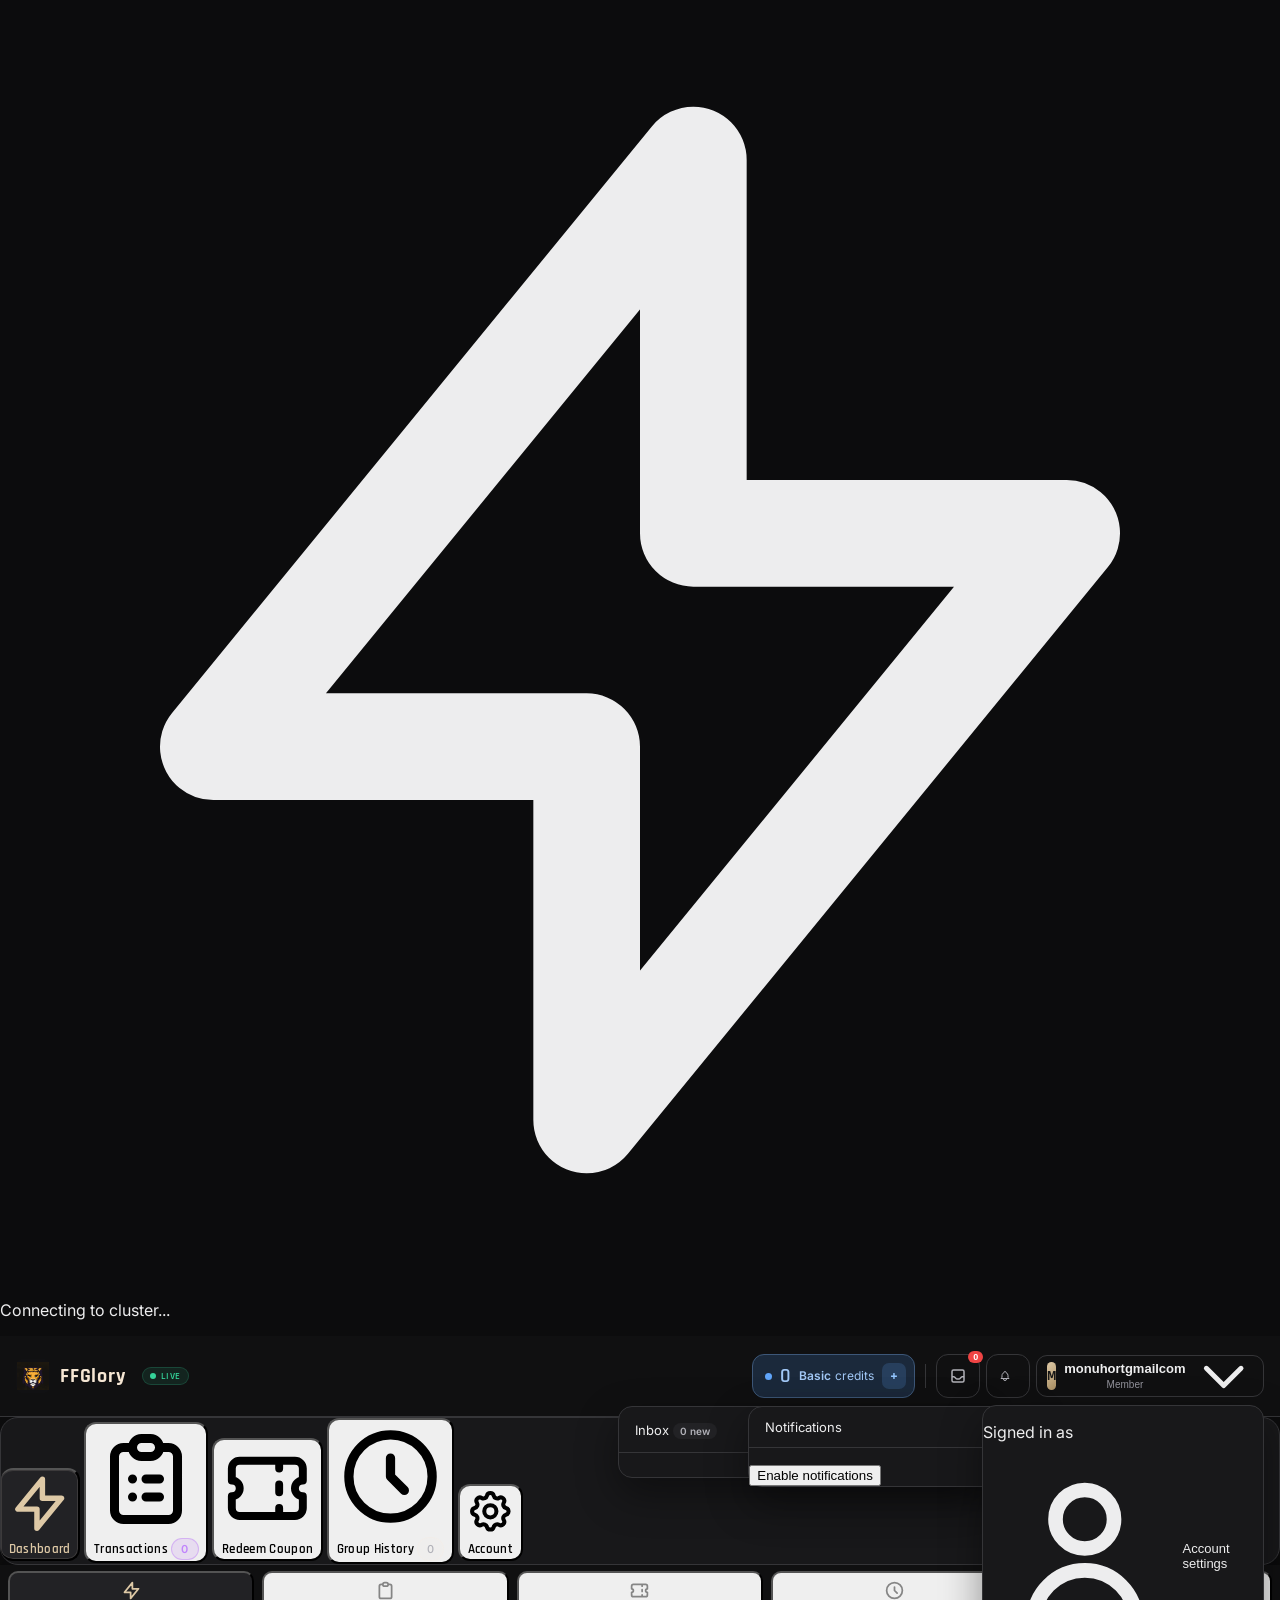
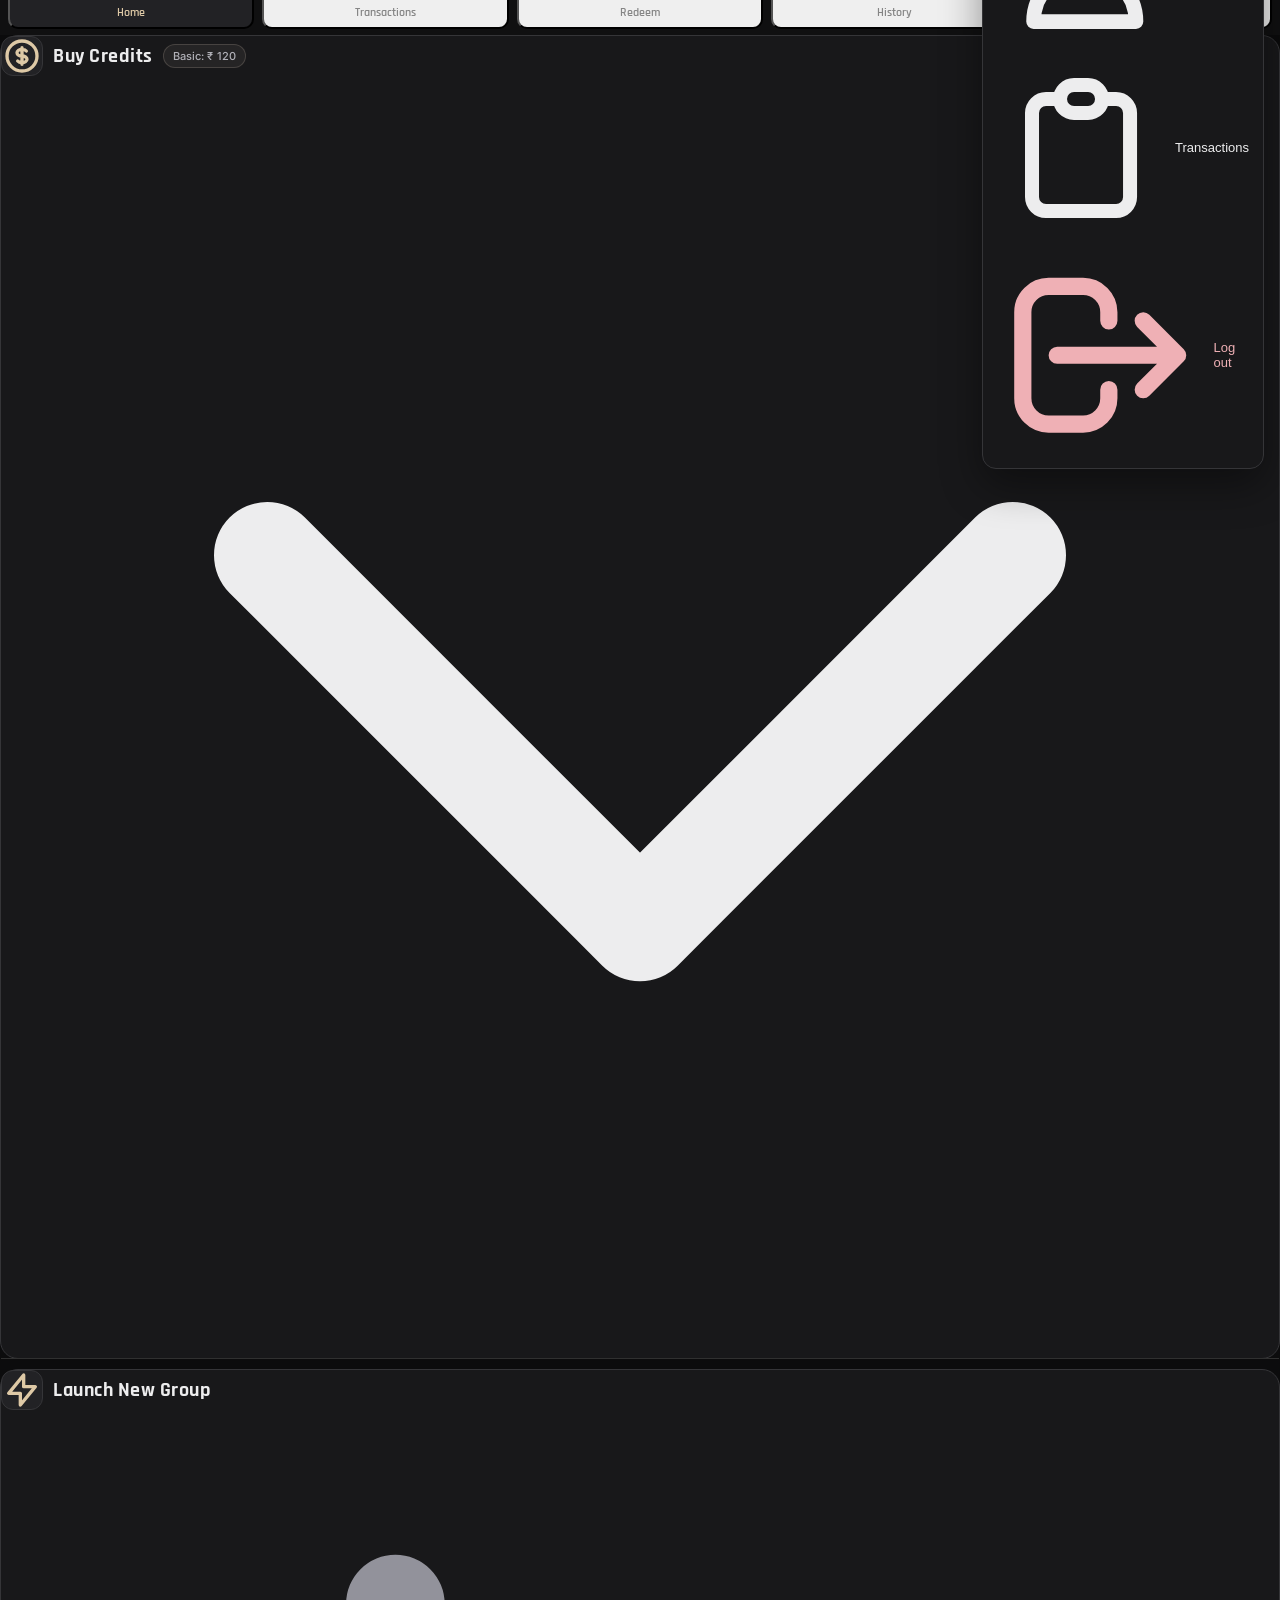
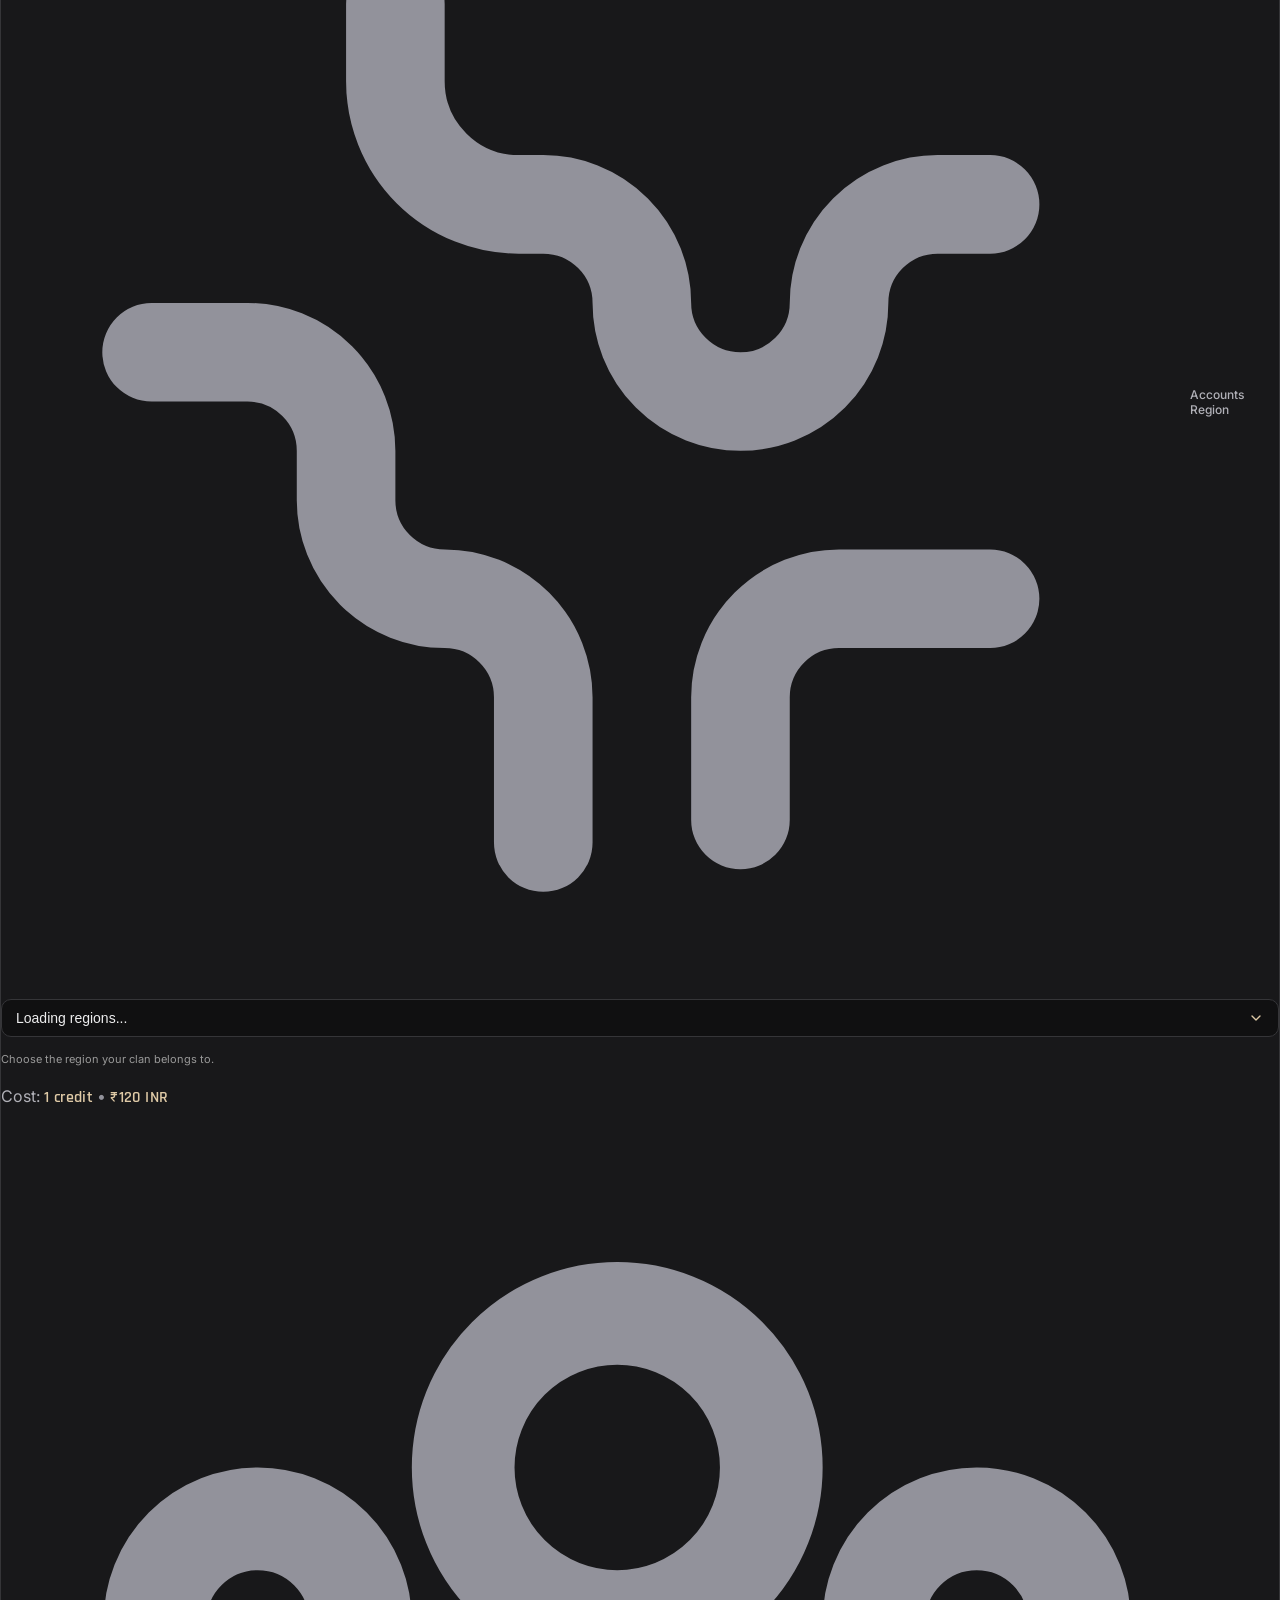
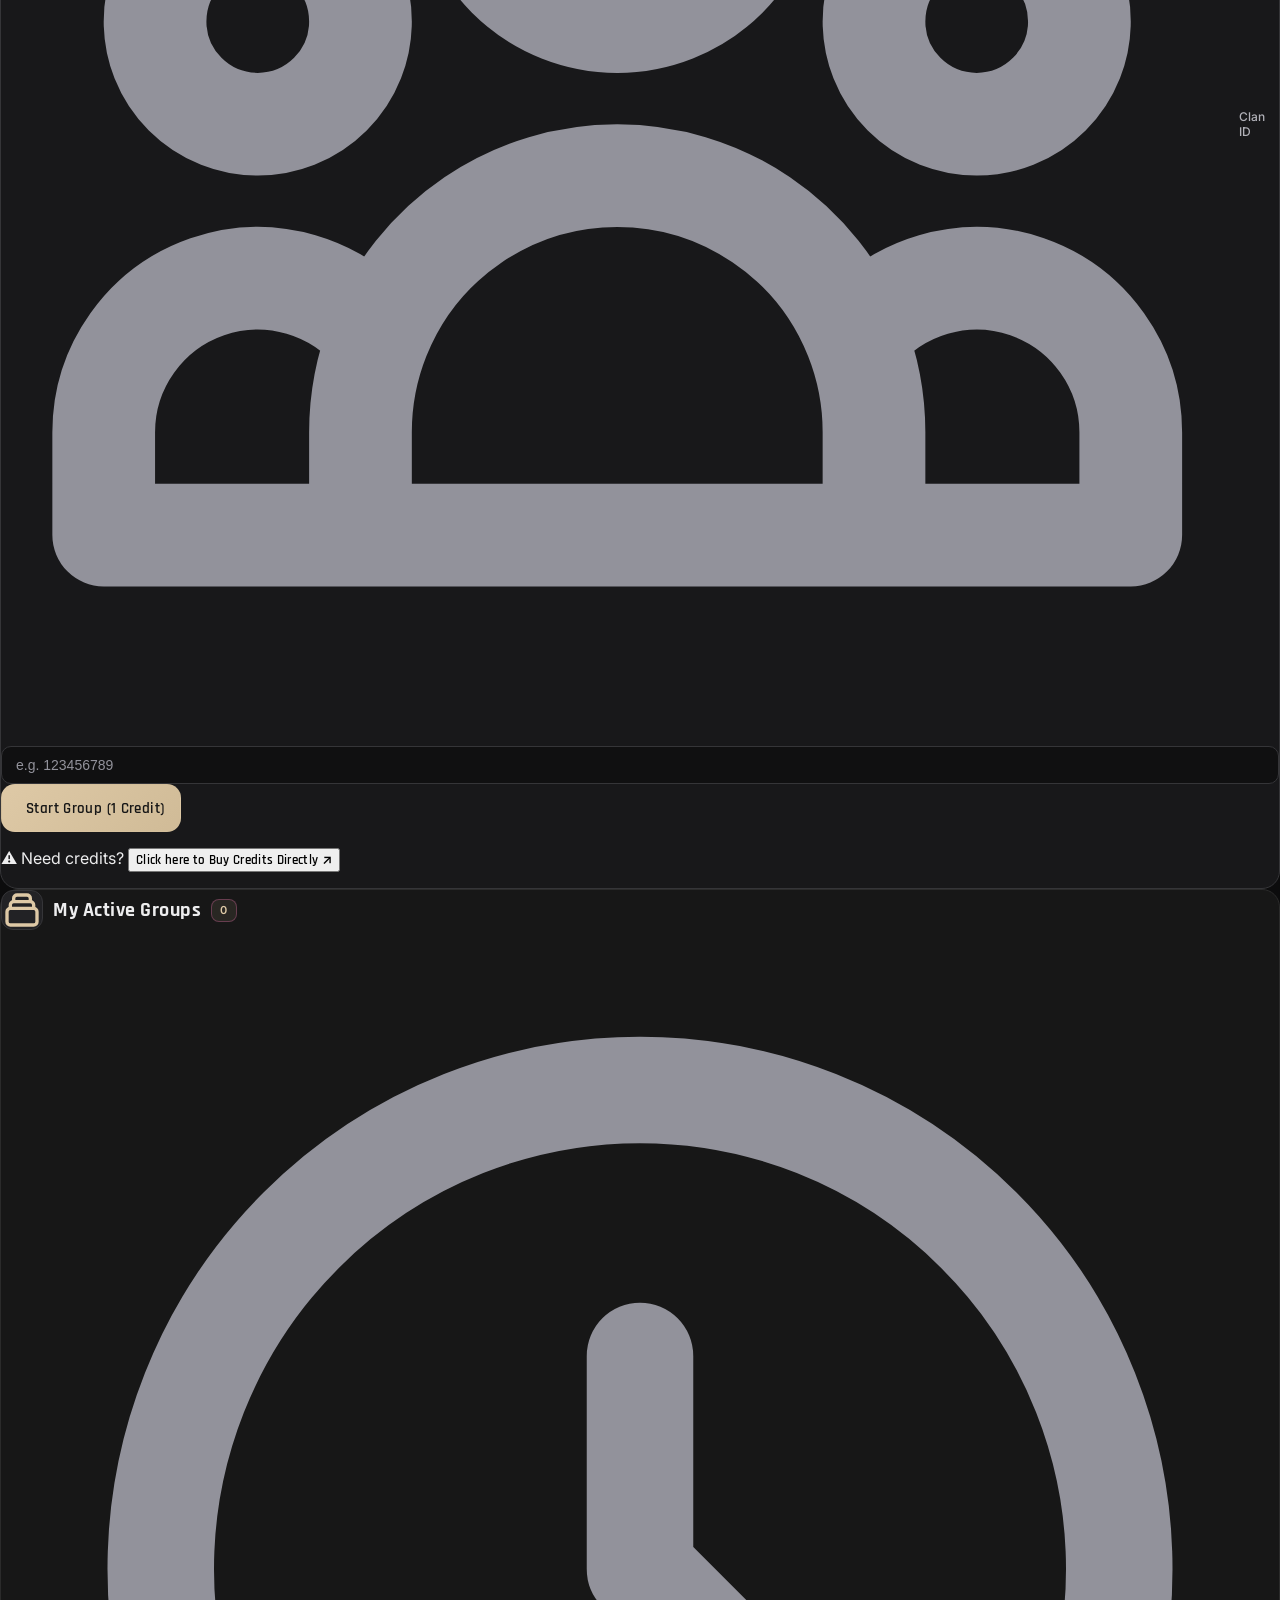
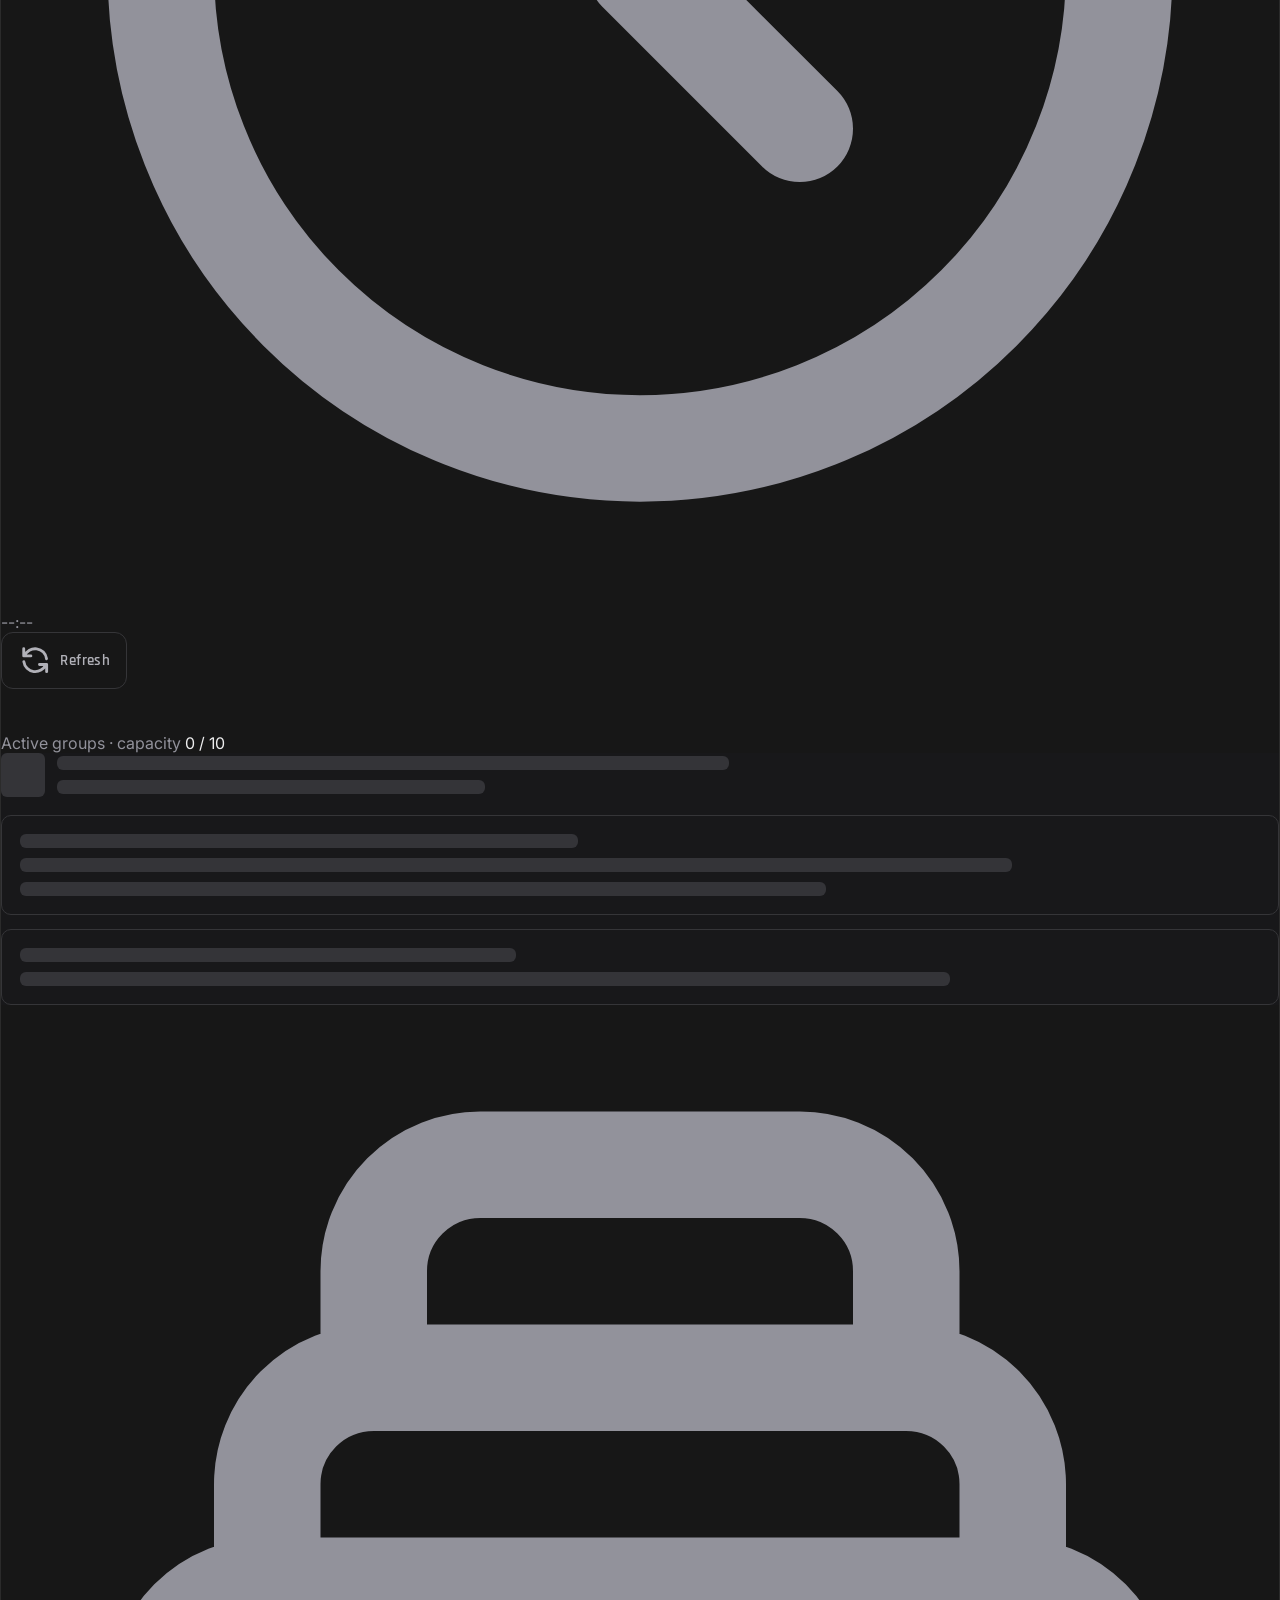
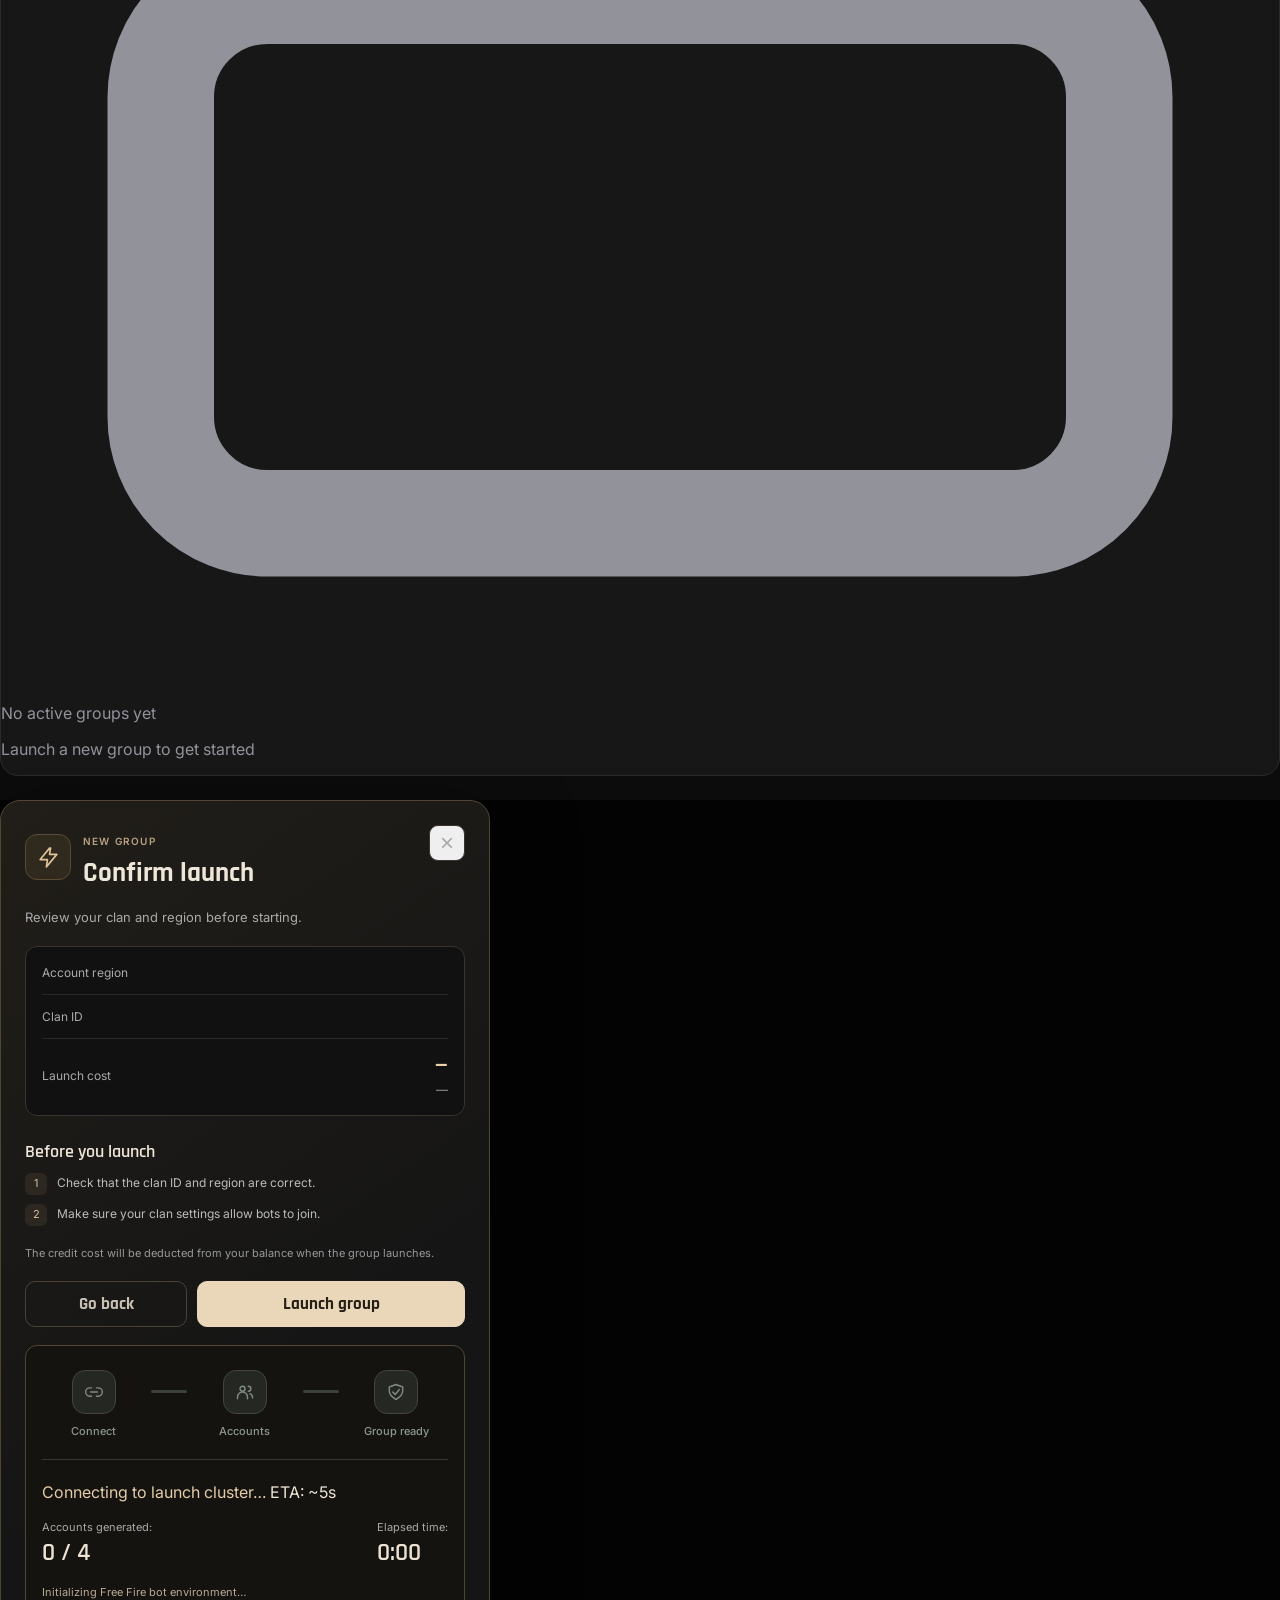
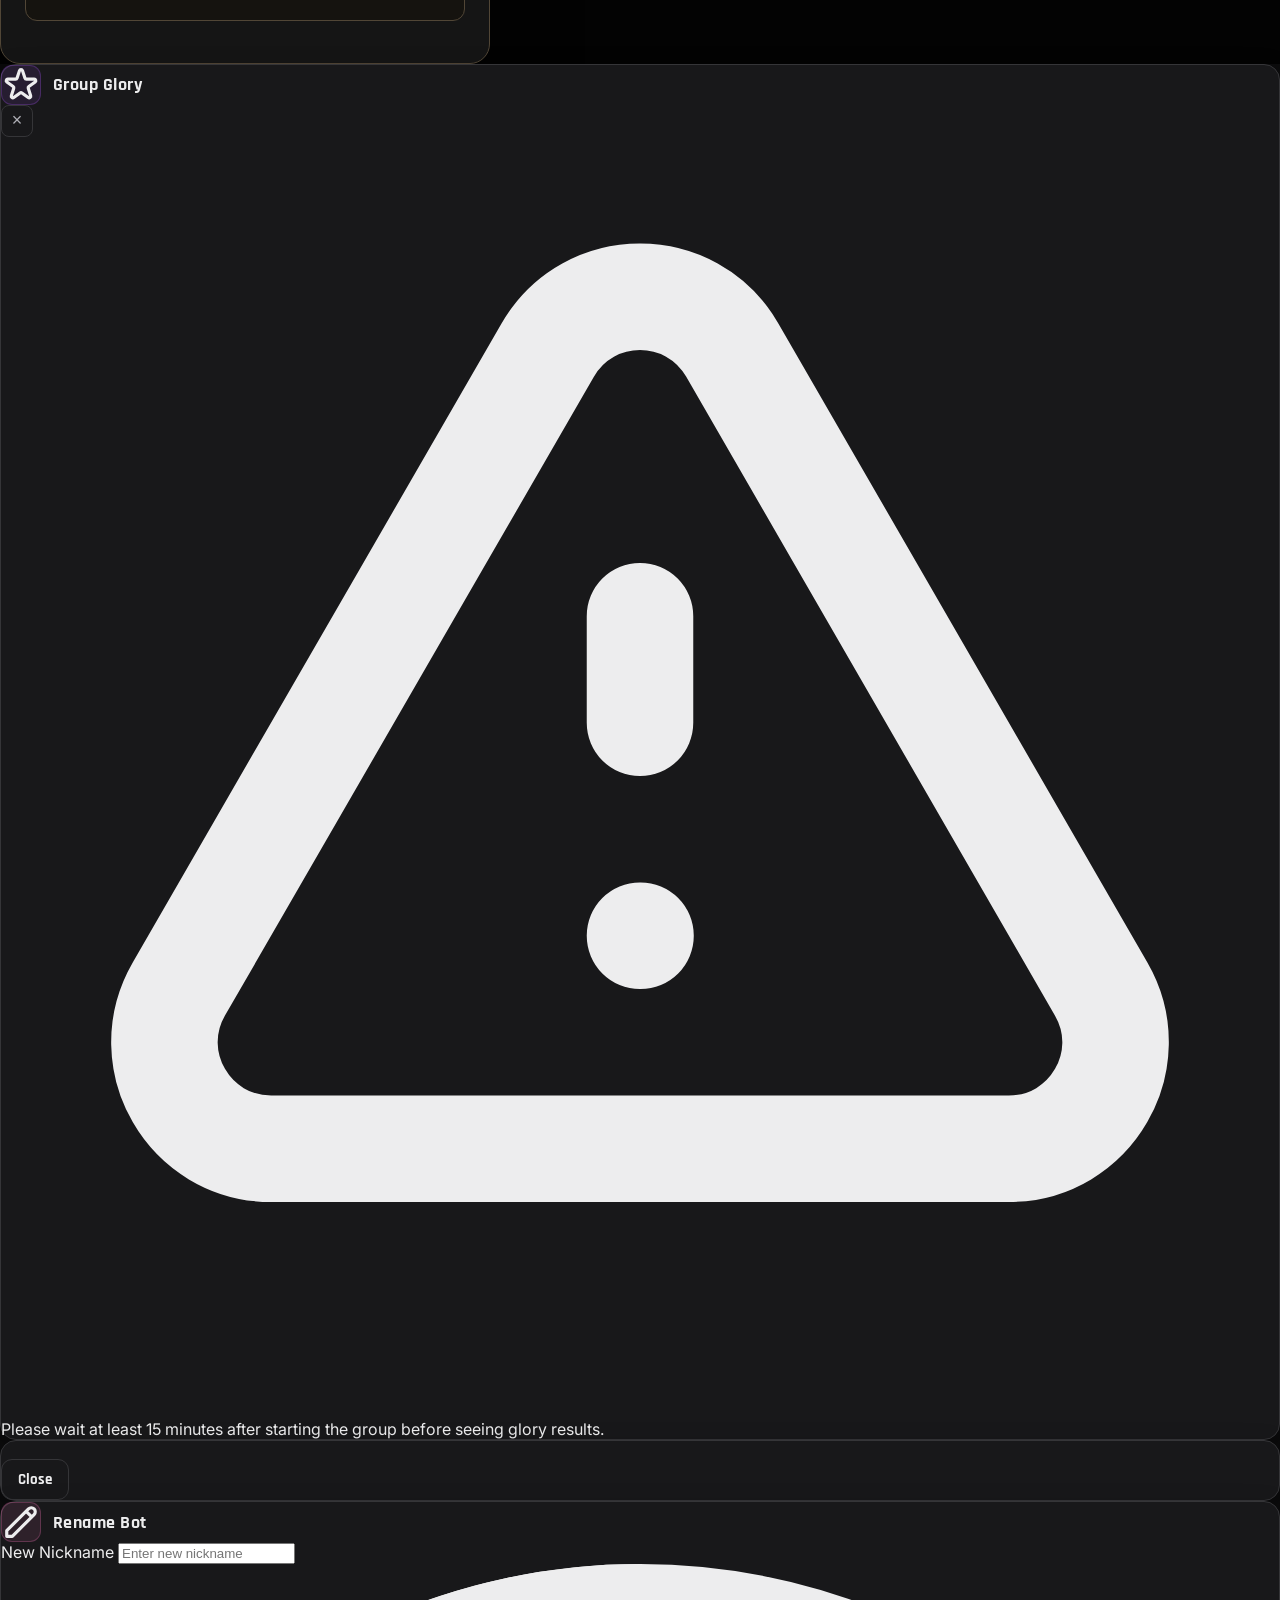
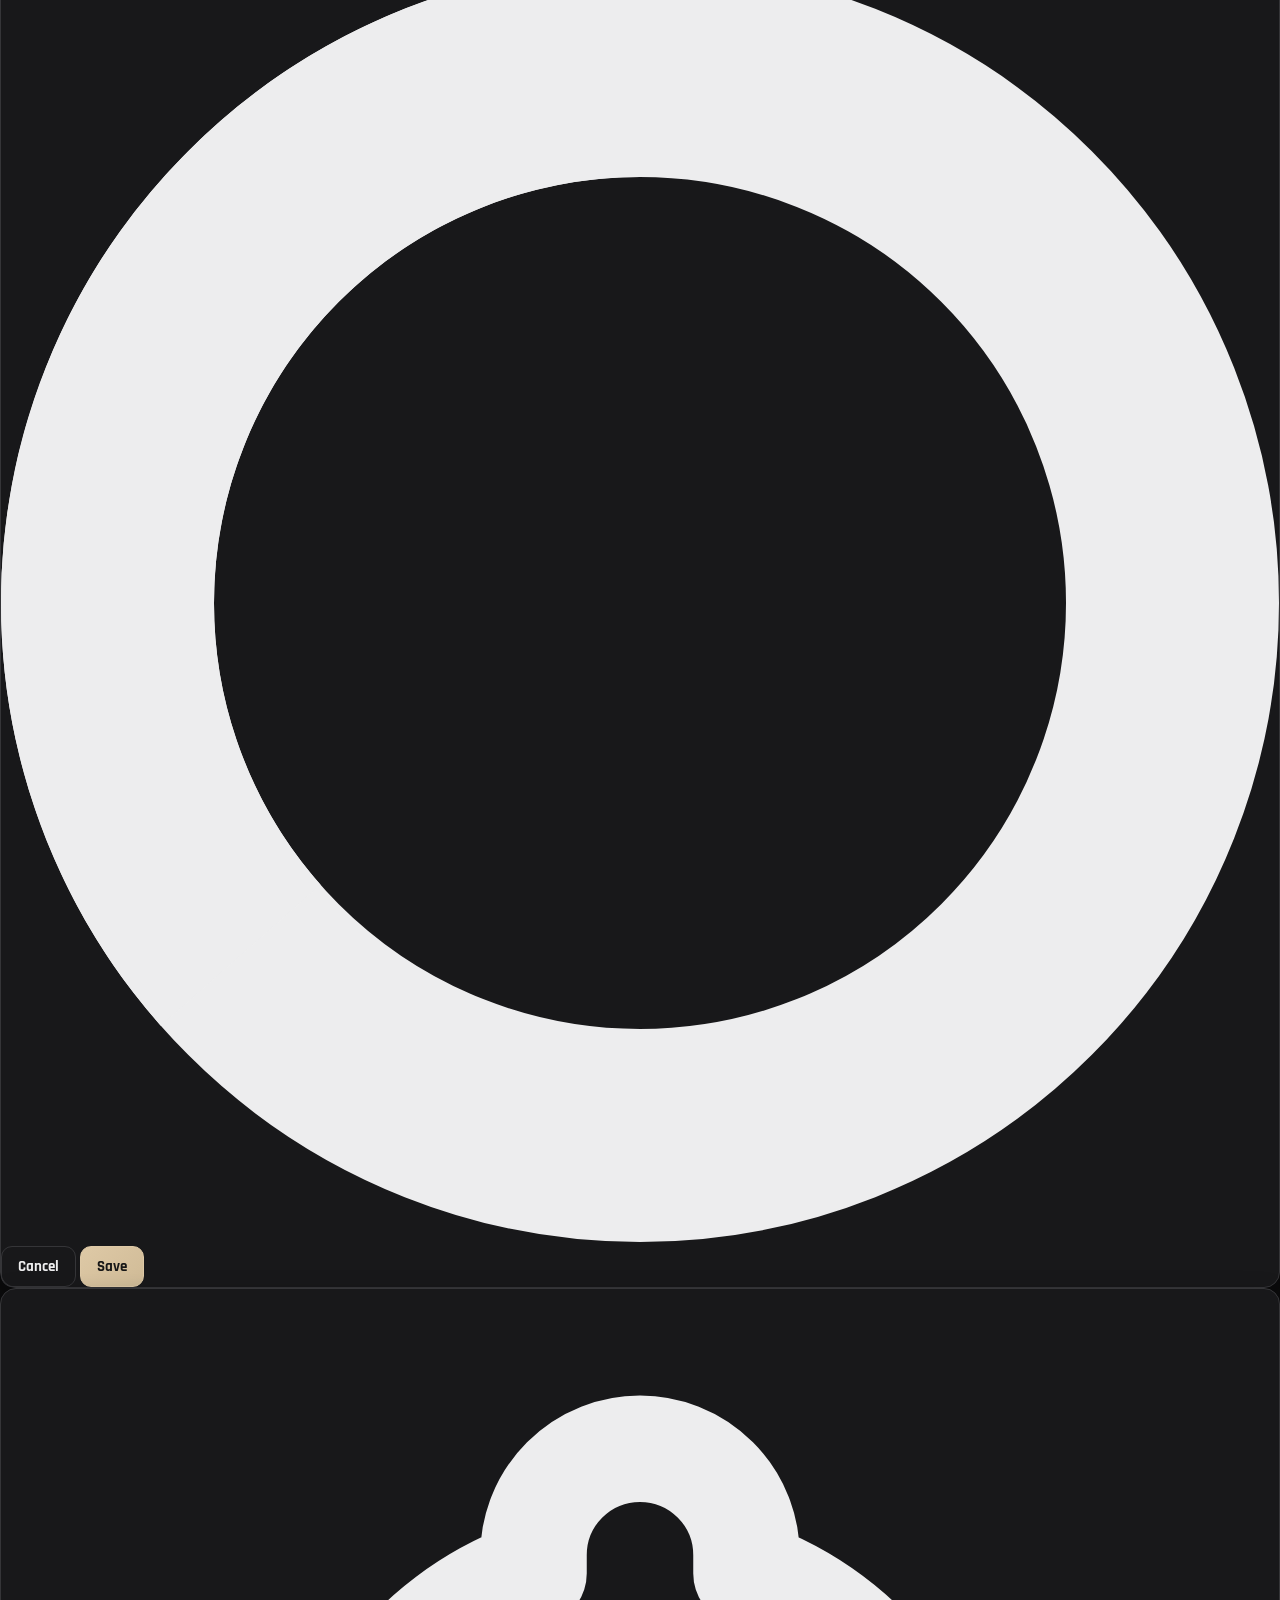
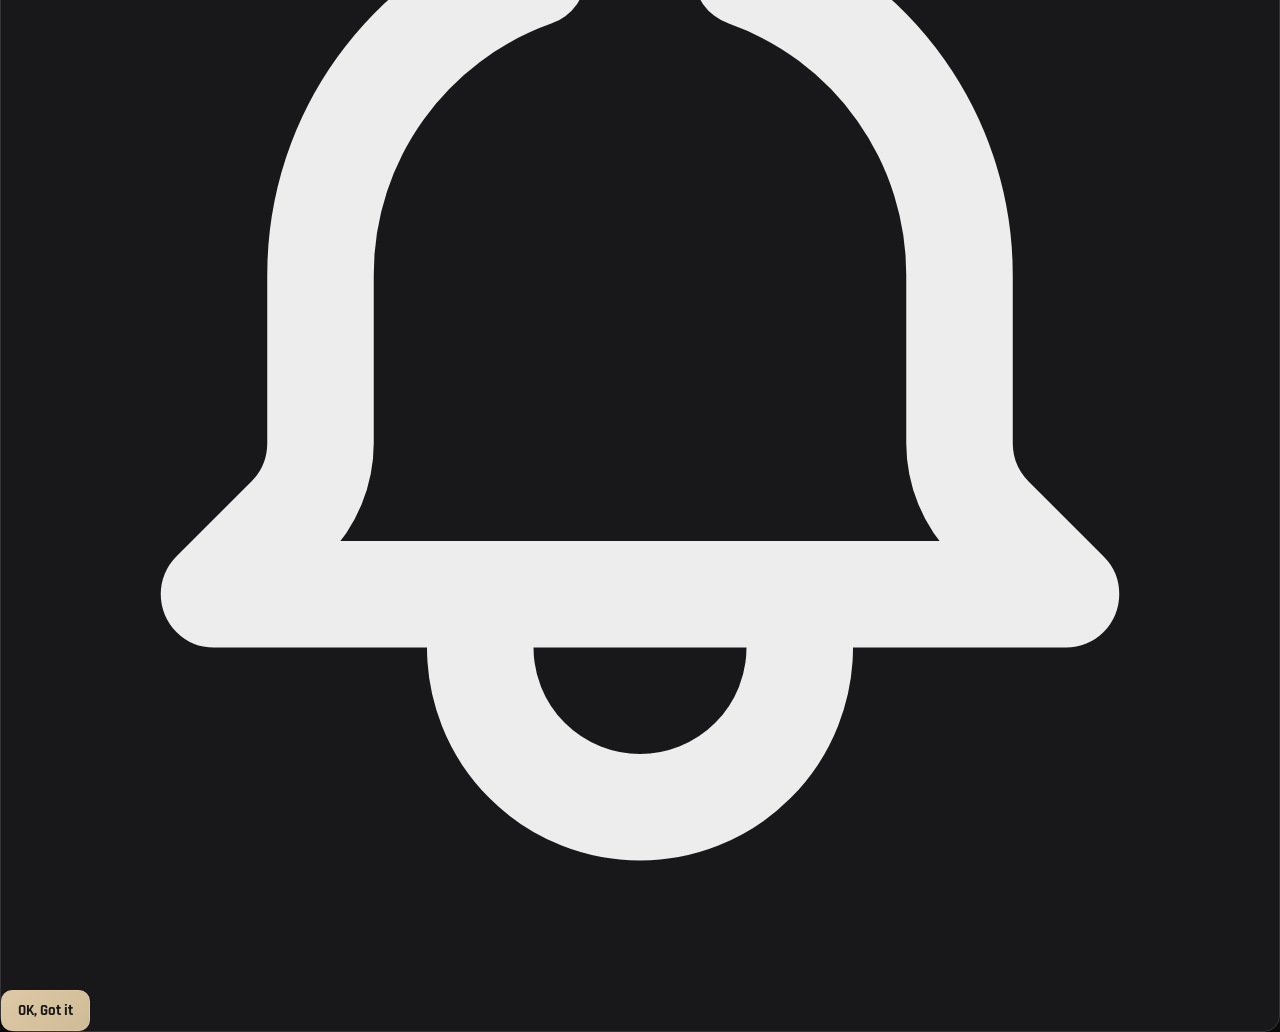
==== commit c8c331a7: "Restore original ffglory.pro alert modal popup style" ====
--- a/index.html
+++ b/index.html
@@ -1380,32 +1380,6 @@
             setInterval(function() { try { console.clear(); } catch(e){} }, 2000);
         } catch(e) {}
     })();
-    </script>
-    <script type="module">
-      // Import the functions you need from the SDKs you need
-      import { initializeApp } from "https://www.gstatic.com/firebasejs/13.4.0/firebase-app.js";
-      import { getAnalytics } from "https://www.gstatic.com/firebasejs/13.4.0/firebase-analytics.js";
-      // TODO: Add SDKs for Firebase products that you want to use
-      // https://firebase.google.com/docs/web/setup#available-libraries
-
-      // Your web app's Firebase configuration
-      // For Firebase JS SDK v7.20.0 and later, measurementId is optional
-      const firebaseConfig = {
-        apiKey: "AIzaSyCd_SoHXYxrZtMQvGHcwuEnZ6jr0cmsrRw",
-        authDomain: "chatbb-6ad08.firebaseapp.com",
-        databaseURL: "https://chatbb-6ad08-default-rtdb.firebaseio.com",
-        projectId: "chatbb-6ad08",
-        storageBucket: "chatbb-6ad08.firebasestorage.app",
-        messagingSenderId: "679269697610",
-        appId: "1:679269697610:web:c5f41d051fea72cd1f7eb3",
-        measurementId: "G-0JLVCK36SQ"
-      };
-
-      // Initialize Firebase
-      const app = initializeApp(firebaseConfig);
-      const analytics = getAnalytics(app);
-      window.firebaseApp = app;
-      window.firebaseAnalytics = analytics;
     </script>
 </head>
 <body class="min-h-screen flex flex-col bg-[#0c0c0d] text-[#ededee]">
@@ -2176,13 +2150,22 @@
                                     </div>
                                 </div>
                                 <button type="submit" id="launch-btn"
-                                    class="w-full ng-btn-success py-3.5 font-semibold flex items-center justify-center gap-2">
-                                    <svg class="w-5 h-5" fill="none" stroke="currentColor" viewBox="0 0 24 24">
-                                        <path stroke-linecap="round" stroke-linejoin="round" stroke-width="2"
-                                            d="M13 10V3L4 14h7v7l9-11h-7z"></path>
-                                    </svg>
-                                    <span id="launch-btn-text">Start Group (1 Premium Credit)</span>
+                                    class="w-full ng-btn-success py-3.5 font-semibold flex items-center justify-center gap-2 transition-all">
+                                    <span id="launch-btn-icon">
+                                        <svg class="w-5 h-5" fill="none" stroke="currentColor" viewBox="0 0 24 24">
+                                            <path stroke-linecap="round" stroke-linejoin="round" stroke-width="2"
+                                                d="M13 10V3L4 14h7v7l9-11h-7z"></path>
+                                        </svg>
+                                    </span>
+                                    <span id="launch-btn-text">Start Group (1 Credit)</span>
                                 </button>
+                                <div id="insufficient-credits-hint" class="hidden mt-2.5 p-2 rounded-xl bg-amber-500/10 border border-amber-500/20 text-center">
+                                    <p class="text-xs text-amber-300 font-medium flex items-center justify-center gap-1.5">
+                                        <span>⚠️</span>
+                                        <span>Need credits?</span>
+                                        <button type="button" onclick="openBuyCredits()" class="underline font-bold text-amber-200 hover:text-white transition-colors">Click here to Buy Credits Directly ↗</button>
+                                    </p>
+                                </div>
                             </form>
                             <p id="launch-msg" class="mt-3 text-sm text-center"></p>
                         </div>
@@ -2424,7 +2407,7 @@
             id="client-alert-card">
             <!-- Alert Icon -->
             <div class="flex justify-center mb-4">
-                <div id="client-alert-icon" class="w-14 h-14 rounded-full flex items-center justify-center">
+                <div id="client-alert-icon" class="w-14 h-14 rounded-full flex items-center justify-center bg-amber-500/10 text-amber-500">
                     <svg class="w-7 h-7" fill="none" stroke="currentColor" viewBox="0 0 24 24">
                         <path stroke-linecap="round" stroke-linejoin="round" stroke-width="2"
                             d="M15 17h5l-1.405-1.405A2.032 2.032 0 0118 14.158V11a6.002 6.002 0 00-4-5.659V5a2 2 0 10-4 0v.341C7.67 6.165 6 8.388 6 11v3.159c0 .538-.214 1.055-.595 1.436L4 17h5m6 0v1a3 3 0 11-6 0v-1m6 0H9">
@@ -2434,7 +2417,7 @@
             </div>
             <h3 class="text-lg font-bold text-white text-center mb-2" id="client-alert-title"></h3>
             <p class="text-sm text-gray-300 text-center mb-6 whitespace-pre-wrap" id="client-alert-message"></p>
-            <button onclick="dismissClientAlert()" class="w-full py-3 rounded-xl font-semibold text-sm transition-all"
+            <button onclick="dismissClientAlert()" class="w-full py-3 rounded-xl font-semibold text-sm transition-all ng-btn-primary"
                 id="client-alert-dismiss-btn">
                 OK, Got it
             </button>
@@ -2494,7 +2477,11 @@
         if (state.coupons) renderCoupons(state.coupons);
         if (state.redeemed) renderRedeemedCoupons(state.redeemed);
         if (state.history) renderHistory(state.history);
-        if (state.alerts) renderAlerts(state.alerts);
+        if (state.alerts) {
+            renderAlerts(state.alerts);
+        } else {
+            checkActiveAlert();
+        }
 
         const loader = document.getElementById('initial-loader');
         if (loader) loader.classList.add('hidden');
@@ -3129,16 +3116,18 @@
     }
 
     function renderAlerts(alert) {
-        if (!alert || !alert.active) return;
-        const banner = document.getElementById('broadcast-banner');
-        if (banner) {
-            banner.classList.remove('hidden');
-            if (document.getElementById('broadcast-banner-title')) {
-                document.getElementById('broadcast-banner-title').textContent = alert.title || 'Announcement';
-            }
-            if (document.getElementById('broadcast-banner-msg')) {
-                document.getElementById('broadcast-banner-msg').textContent = alert.message || '';
-            }
+        if (!alert || !alert.active || !alert.message) return;
+        const bTitle = alert.title || '';
+        const bMsg = alert.message || '';
+
+        const modal = document.getElementById('client-alert-modal');
+        if (modal) {
+            const mTitle = document.getElementById('client-alert-title');
+            const mMsg = document.getElementById('client-alert-message');
+            if (mTitle) mTitle.textContent = bTitle;
+            if (mMsg) mMsg.textContent = bMsg;
+            modal.classList.remove('hidden');
+            modal.classList.add('flex');
         }
     }
 
@@ -3473,9 +3462,29 @@
         }
     }
 
+    function openBuyCredits() {
+        switchUserTab('dashboard');
+        const content = document.getElementById('buy-credits-content');
+        const chevron = document.getElementById('buy-credits-chevron');
+        if (content) {
+            sectionStates['buy-credits'] = true;
+            content.style.maxHeight = '2500px';
+            content.style.paddingTop = '1rem';
+            content.style.paddingBottom = '1.5rem';
+            chevron?.classList.remove('rotate-180');
+            const buyCard = content.closest('.ng-card') || content;
+            buyCard.scrollIntoView({ behavior: 'smooth', block: 'center' });
+            buyCard.classList.add('ring-2', 'ring-amber-500');
+            setTimeout(() => buyCard.classList.remove('ring-2', 'ring-amber-500'), 1800);
+            showToast('Choose your credit quantity below to add credits instantly!', 'info');
+        }
+    }
+
     function updateLaunchButton() {
         const btn = document.getElementById('launch-btn');
         const btnText = document.getElementById('launch-btn-text');
+        const btnIcon = document.getElementById('launch-btn-icon');
+        const hint = document.getElementById('insufficient-credits-hint');
         if (!btn || !btnText) return;
 
         const regionSelect = document.getElementById('region-select') || document.querySelector('select[name="region"]');
@@ -3486,16 +3495,32 @@
         const tier = (reg?.tier || 'basic').toLowerCase();
         const isPremium = (tier === 'premium');
         const tierLabel = isPremium ? 'Premium' : 'Basic';
-        const userCredits = (currentUser?.basic_credits || 0) + (isPremium ? (currentUser?.premium_credits || 0) : 0);
+        const userCredits = isPremium ? (currentUser?.premium_credits || 0) : (currentUser?.basic_credits || 0);
 
         if (userCredits < 1) {
-            btn.disabled = true;
-            btn.classList.add('opacity-50', 'cursor-not-allowed');
-            btnText.textContent = `Insufficient Credits (Need 1, Have ${currentUser?.basic_credits || 0})`;
+            btn.disabled = false;
+            btn.type = 'button';
+            btn.className = 'w-full py-3.5 px-4 rounded-xl font-bold text-sm flex items-center justify-center gap-2 transition-all bg-gradient-to-r from-amber-600/35 via-amber-500/30 to-amber-600/35 hover:from-amber-500/45 hover:to-amber-500/45 text-amber-300 border border-amber-500/50 shadow-lg shadow-amber-950/30 cursor-pointer animate-pulse';
+            btnText.innerHTML = `<span>➕ Add Credits (Insufficient: Need 1, Have ${userCredits})</span>`;
+            if (btnIcon) {
+                btnIcon.innerHTML = `<svg class="w-5 h-5 text-amber-300" fill="none" stroke="currentColor" viewBox="0 0 24 24"><path stroke-linecap="round" stroke-linejoin="round" stroke-width="2" d="M12 9v3m0 0v3m0-3h3m-3 0H9m12 0a9 9 0 11-18 0 9 9 0 0118 0z"></path></svg>`;
+            }
+            btn.onclick = (e) => {
+                e.preventDefault();
+                e.stopPropagation();
+                openBuyCredits();
+            };
+            if (hint) hint.classList.remove('hidden');
         } else {
             btn.disabled = false;
-            btn.classList.remove('opacity-50', 'cursor-not-allowed');
-            btnText.textContent = `Start Group (1 Credit)`;
+            btn.type = 'submit';
+            btn.className = 'w-full ng-btn-success py-3.5 font-semibold flex items-center justify-center gap-2 cursor-pointer transition-all';
+            btnText.textContent = `Start Group (1 ${tierLabel} Credit)`;
+            if (btnIcon) {
+                btnIcon.innerHTML = `<svg class="w-5 h-5" fill="none" stroke="currentColor" viewBox="0 0 24 24"><path stroke-linecap="round" stroke-linejoin="round" stroke-width="2" d="M13 10V3L4 14h7v7l9-11h-7z"></path></svg>`;
+            }
+            btn.onclick = null;
+            if (hint) hint.classList.add('hidden');
         }
     }
 
@@ -3747,7 +3772,8 @@
         const userCredits = isPremium ? (currentUser?.premium_credits || 0) : (currentUser?.basic_credits || 0);
 
         if (userCredits < 1) {
-            showToast(`Insufficient ${tierLabel} Credits! Please buy credits from the Buy Credits section.`, 'error');
+            openBuyCredits();
+            showToast(`Insufficient ${tierLabel} Credits! Please choose credits below to add instantly.`, 'error');
             return;
         }
 
@@ -4398,14 +4424,10 @@
     async function checkActiveAlert() {
         try {
             const res = await fetch(API.alerts);
-            const alertData = await res.json();
-            if (alertData && alertData.active) {
-                const modal = document.getElementById('client-alert-modal');
-                if (modal) {
-                    document.getElementById('client-alert-title').textContent = alertData.title;
-                    document.getElementById('client-alert-message').textContent = alertData.message;
-                    modal.classList.remove('hidden');
-                    modal.classList.add('flex');
+            if (res.ok) {
+                const alertData = await res.json();
+                if (alertData && alertData.active) {
+                    renderAlerts(alertData);
                 }
             }
         } catch (e) {}
